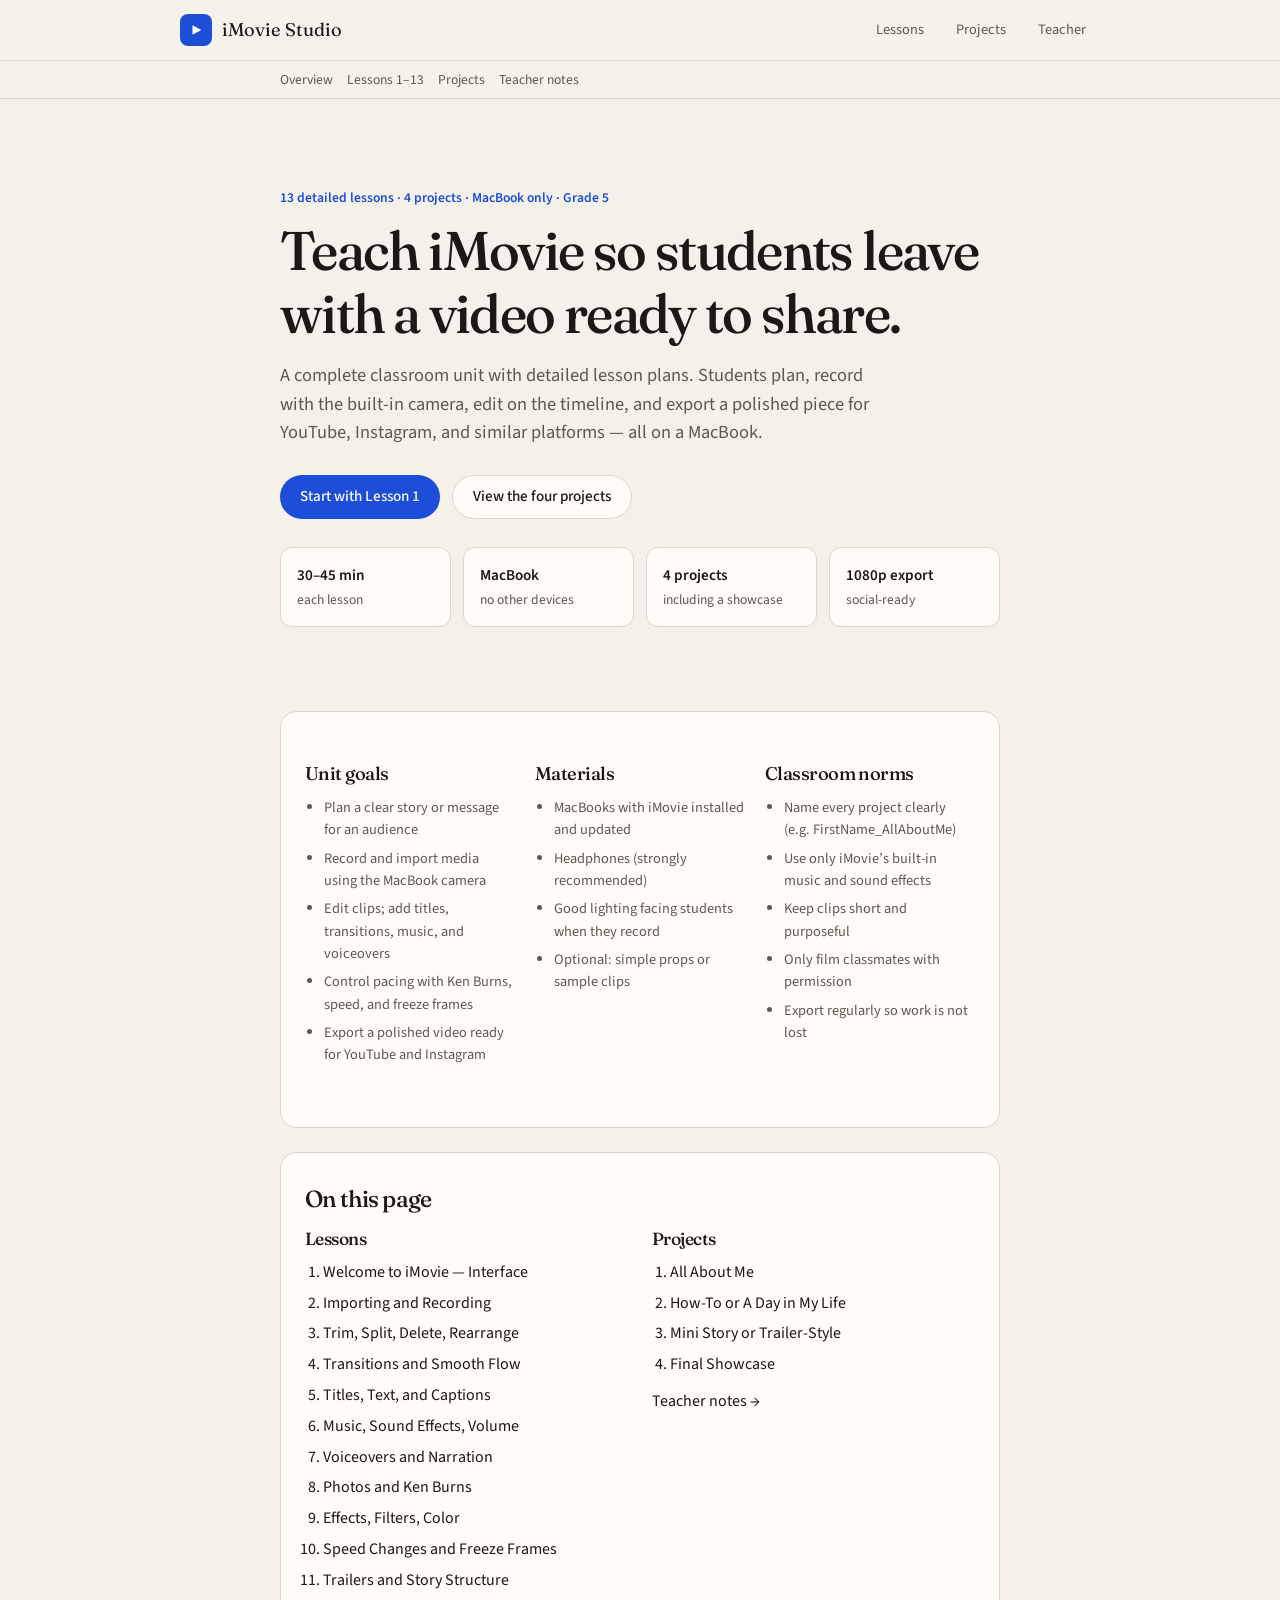
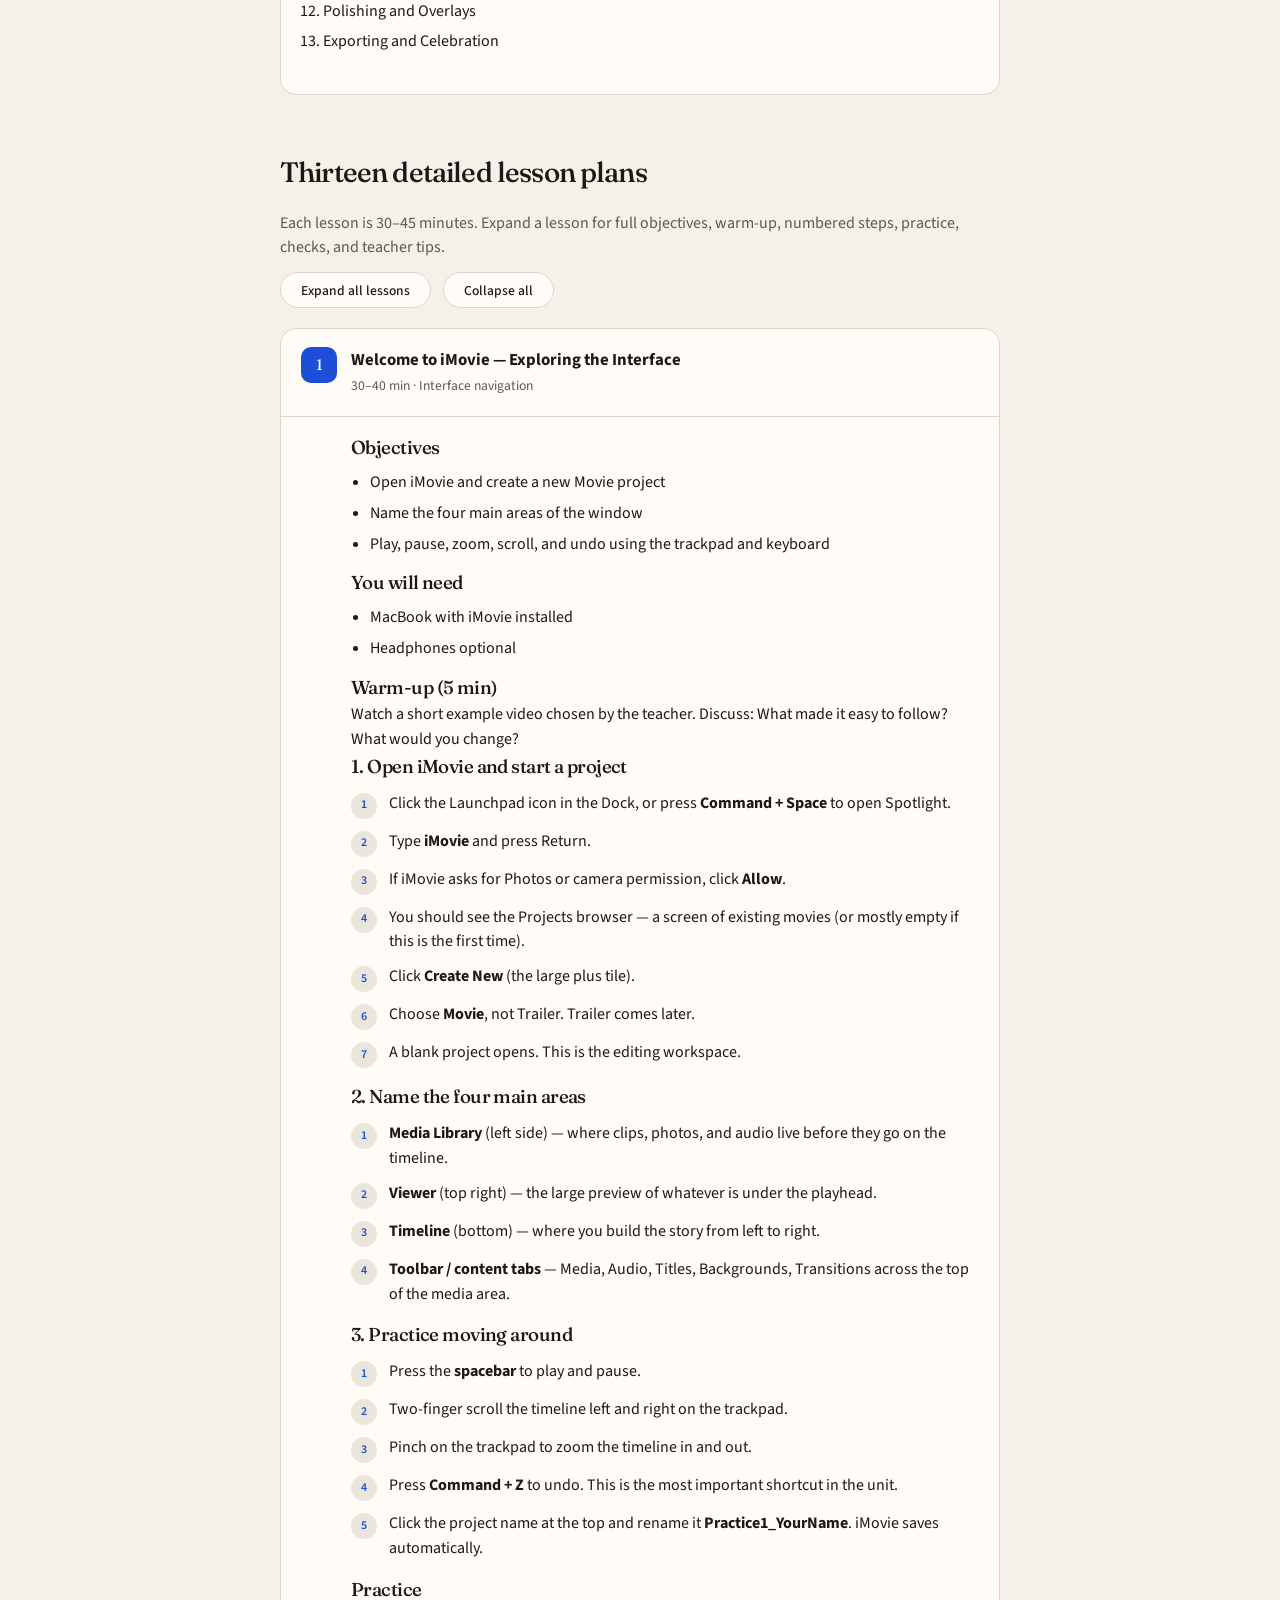
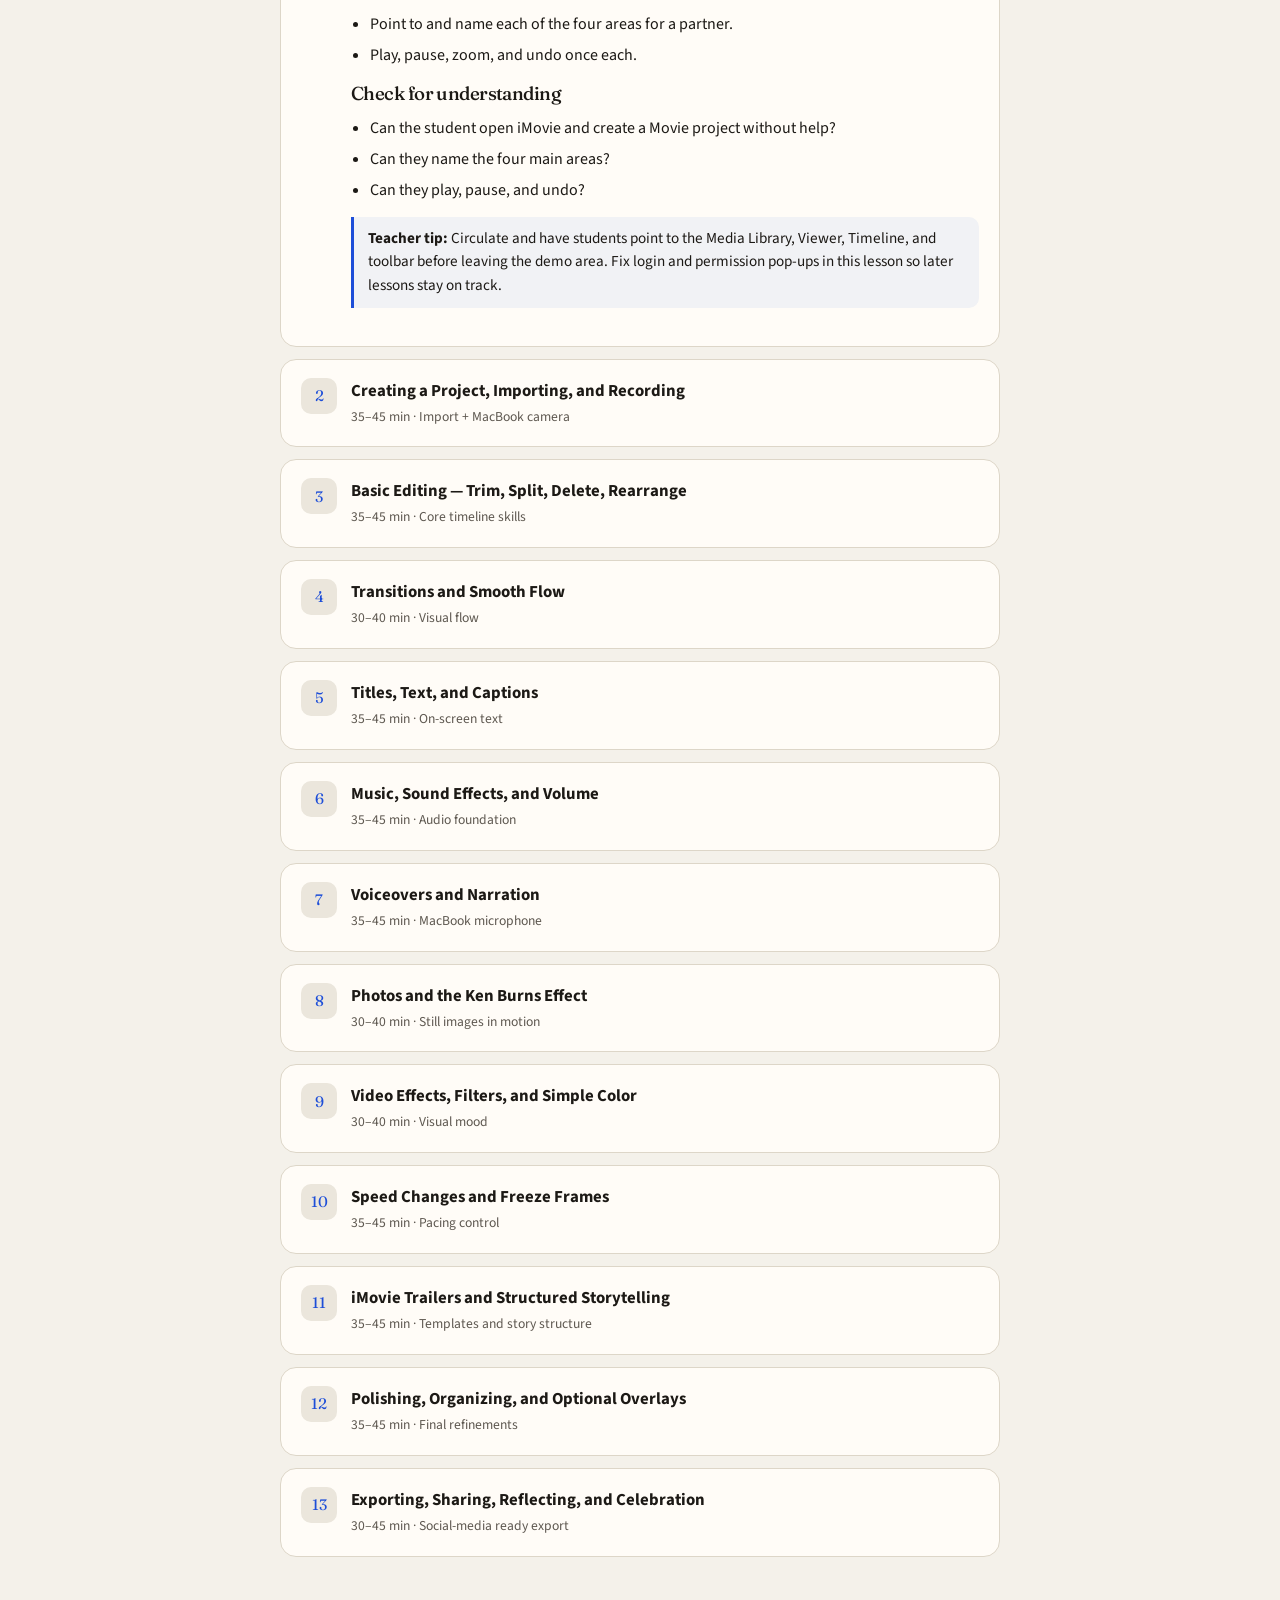
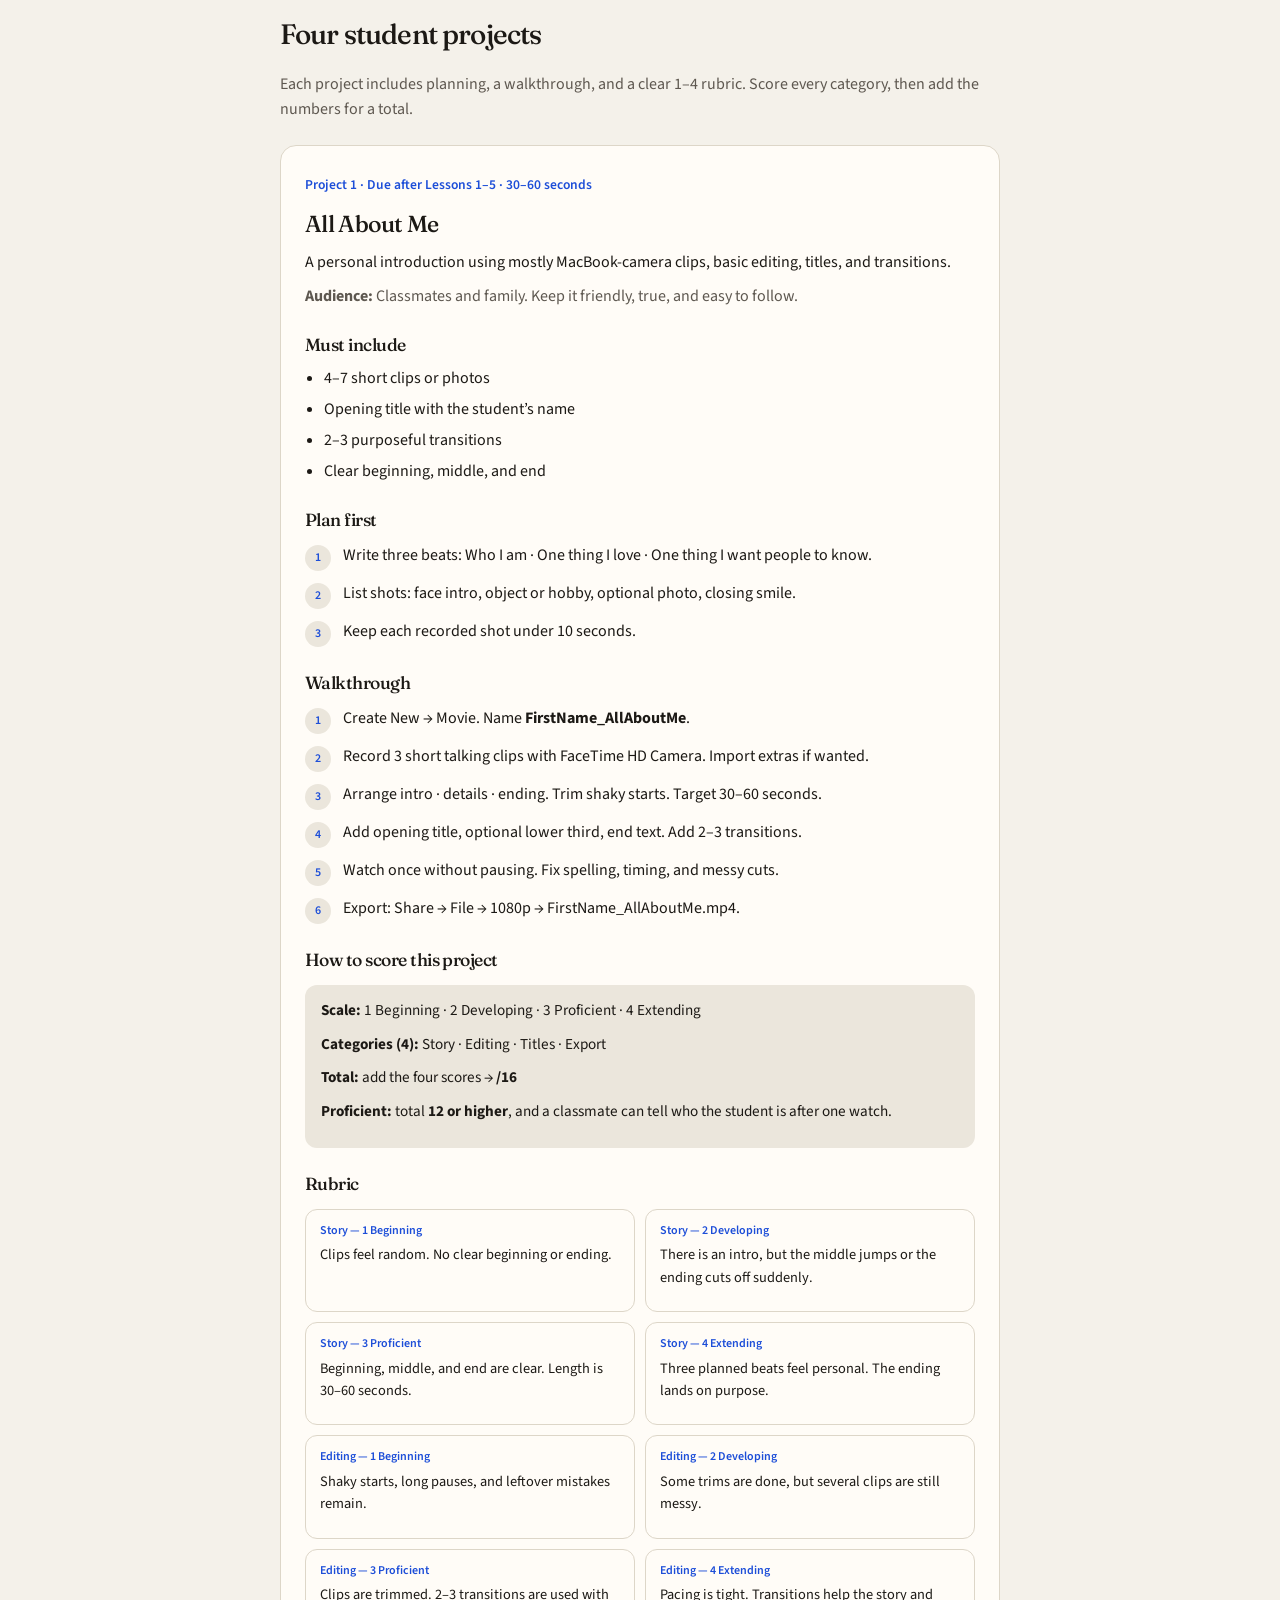
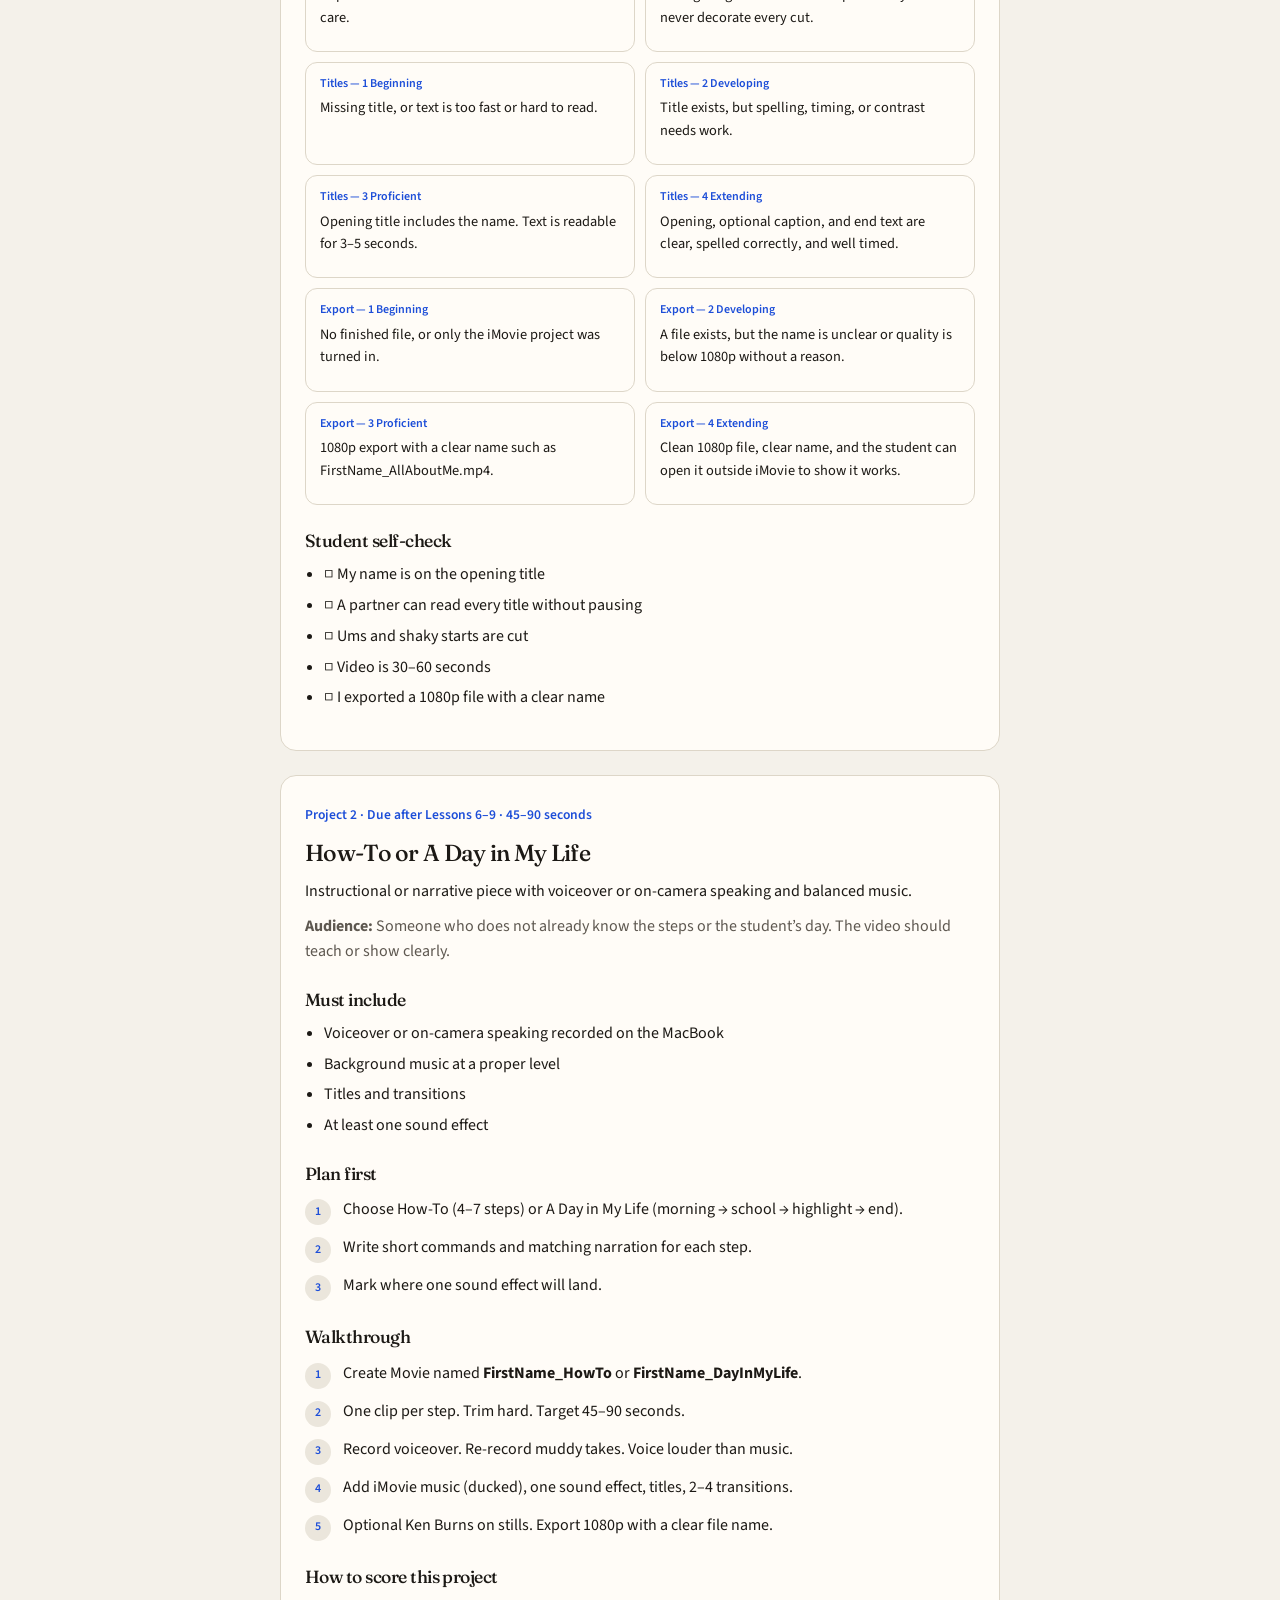
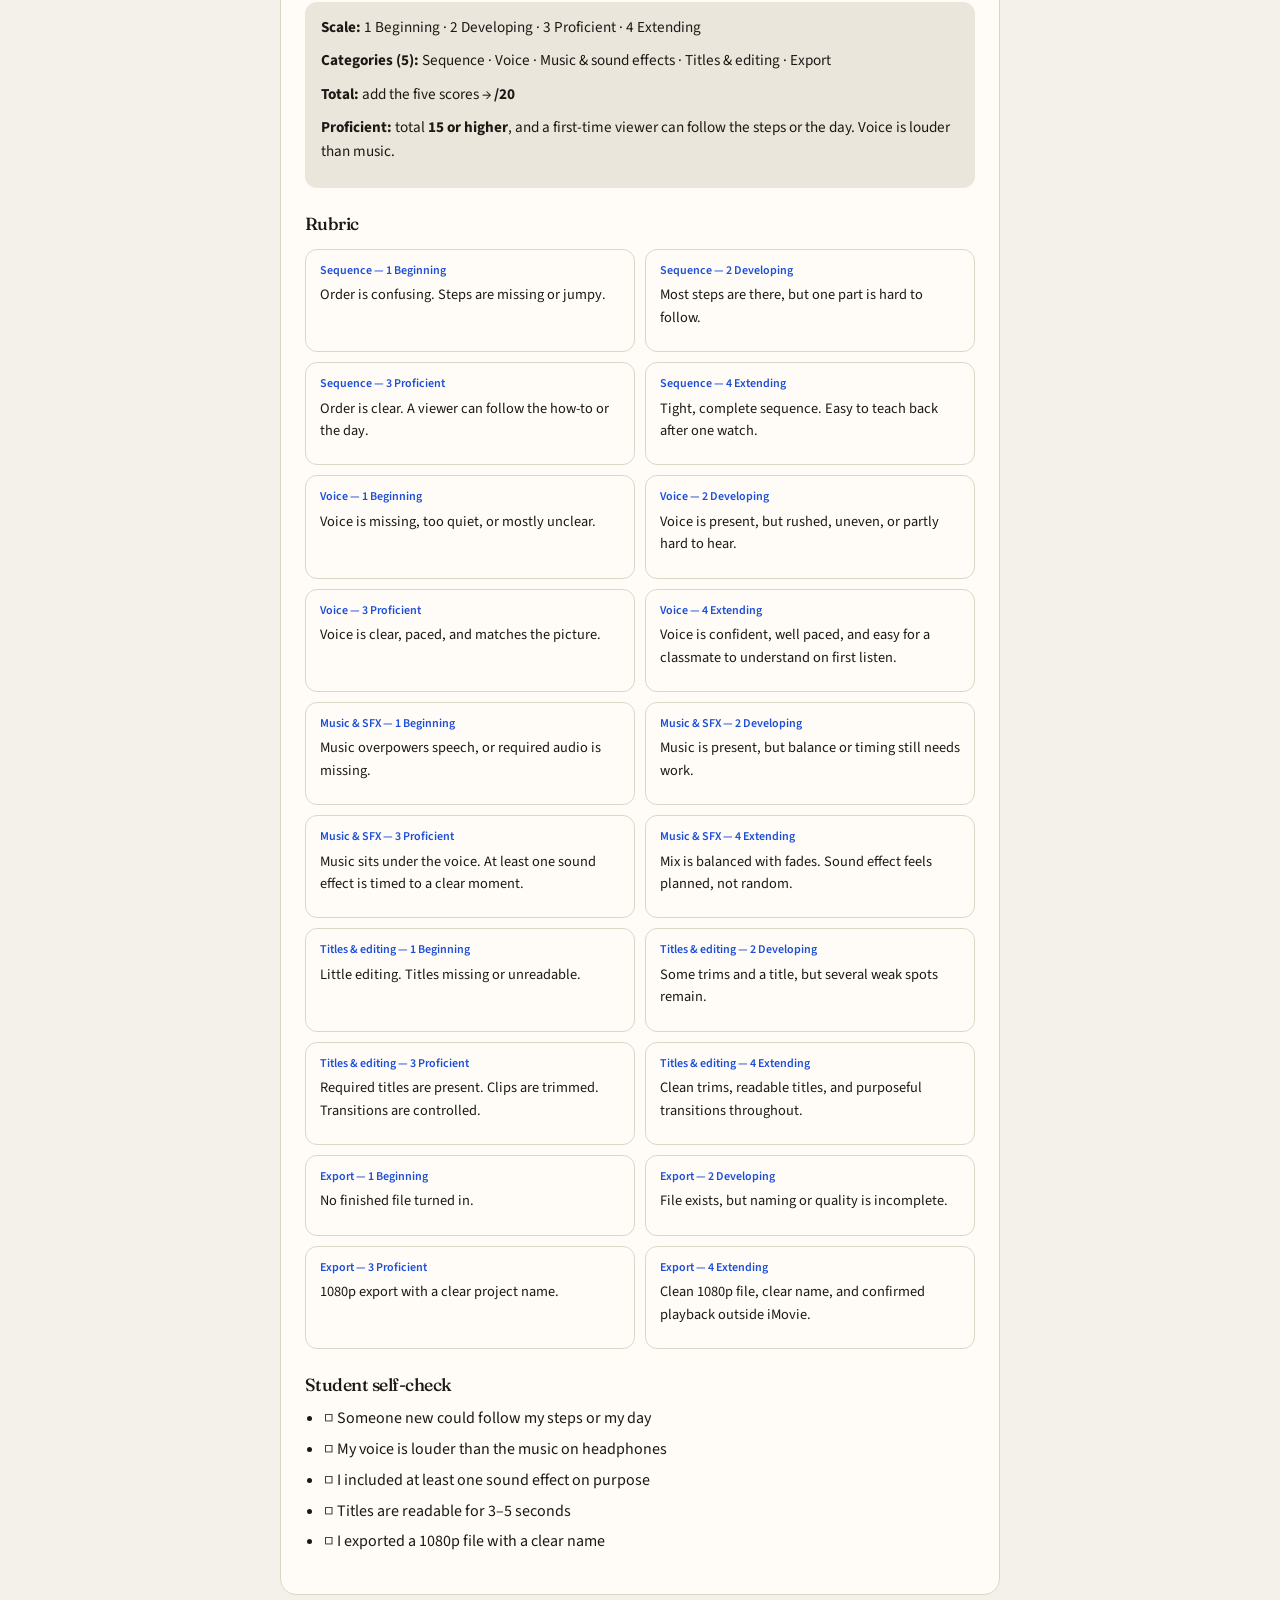
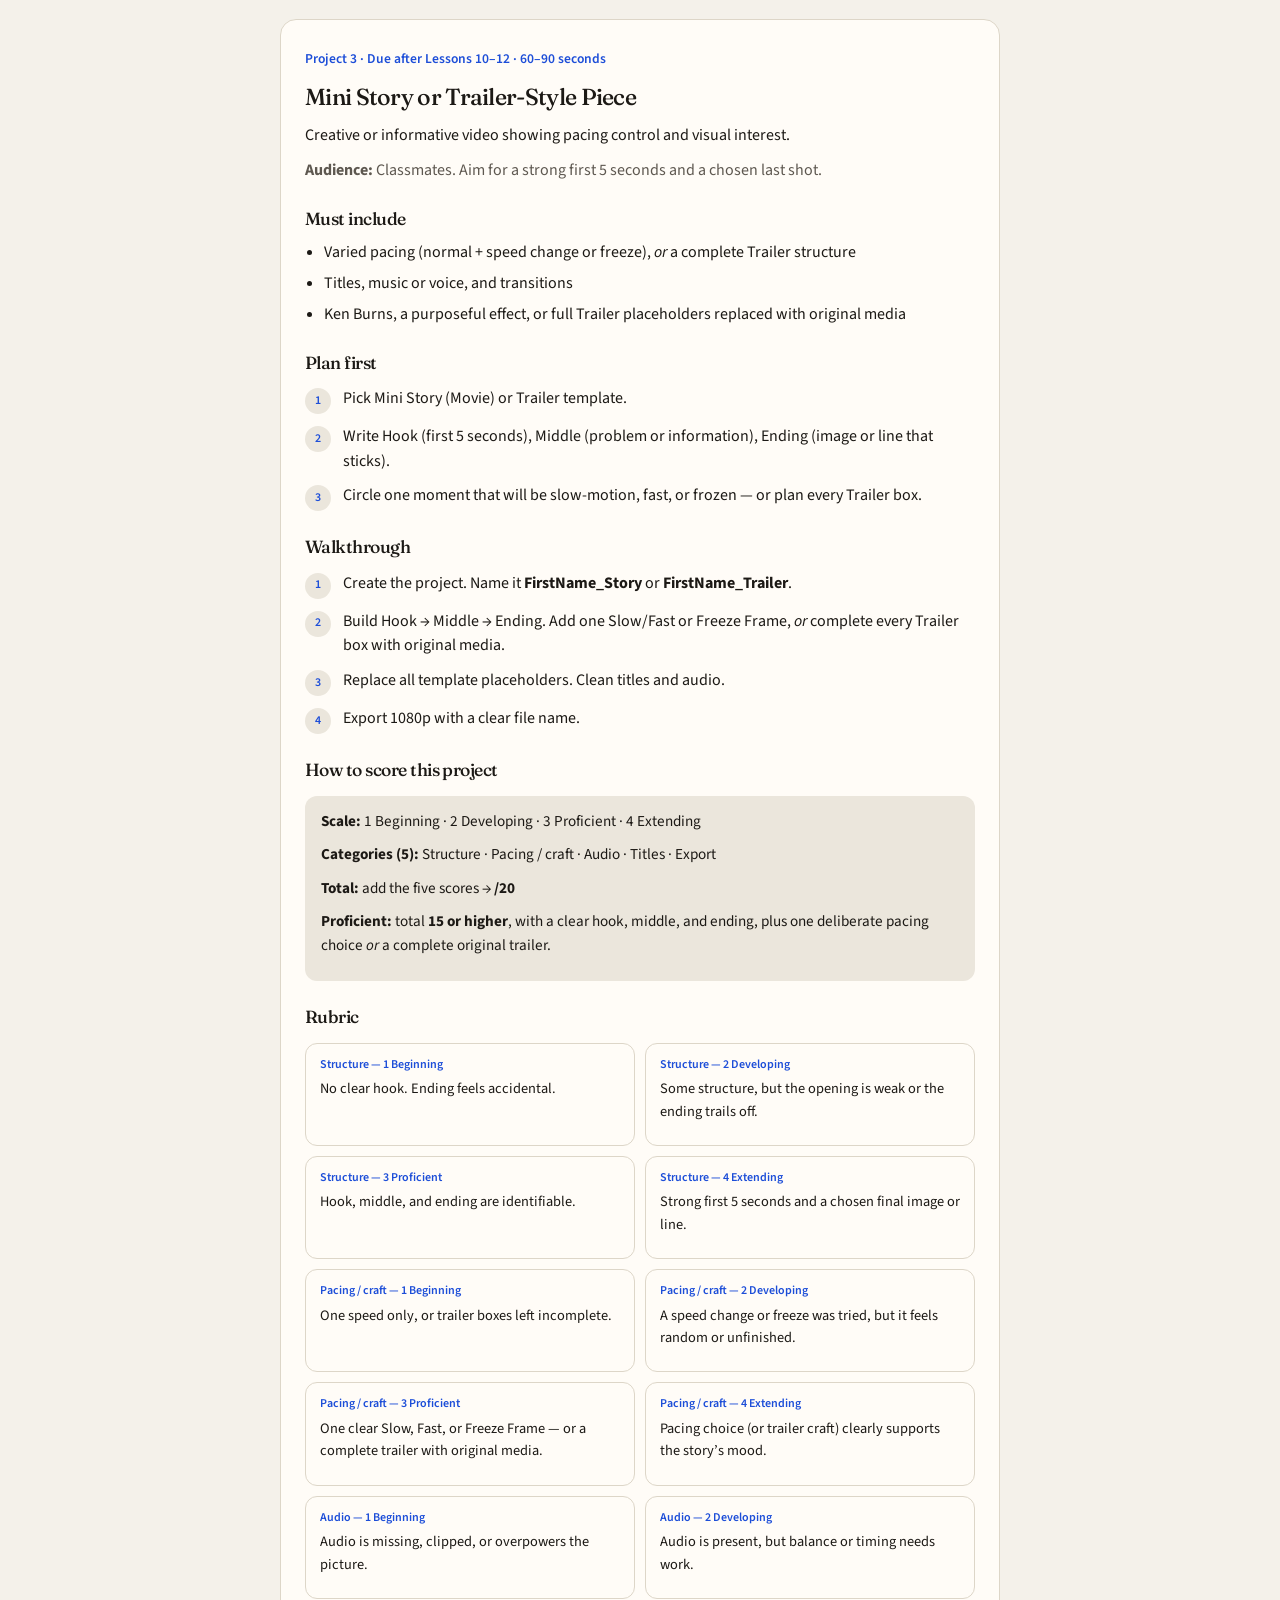
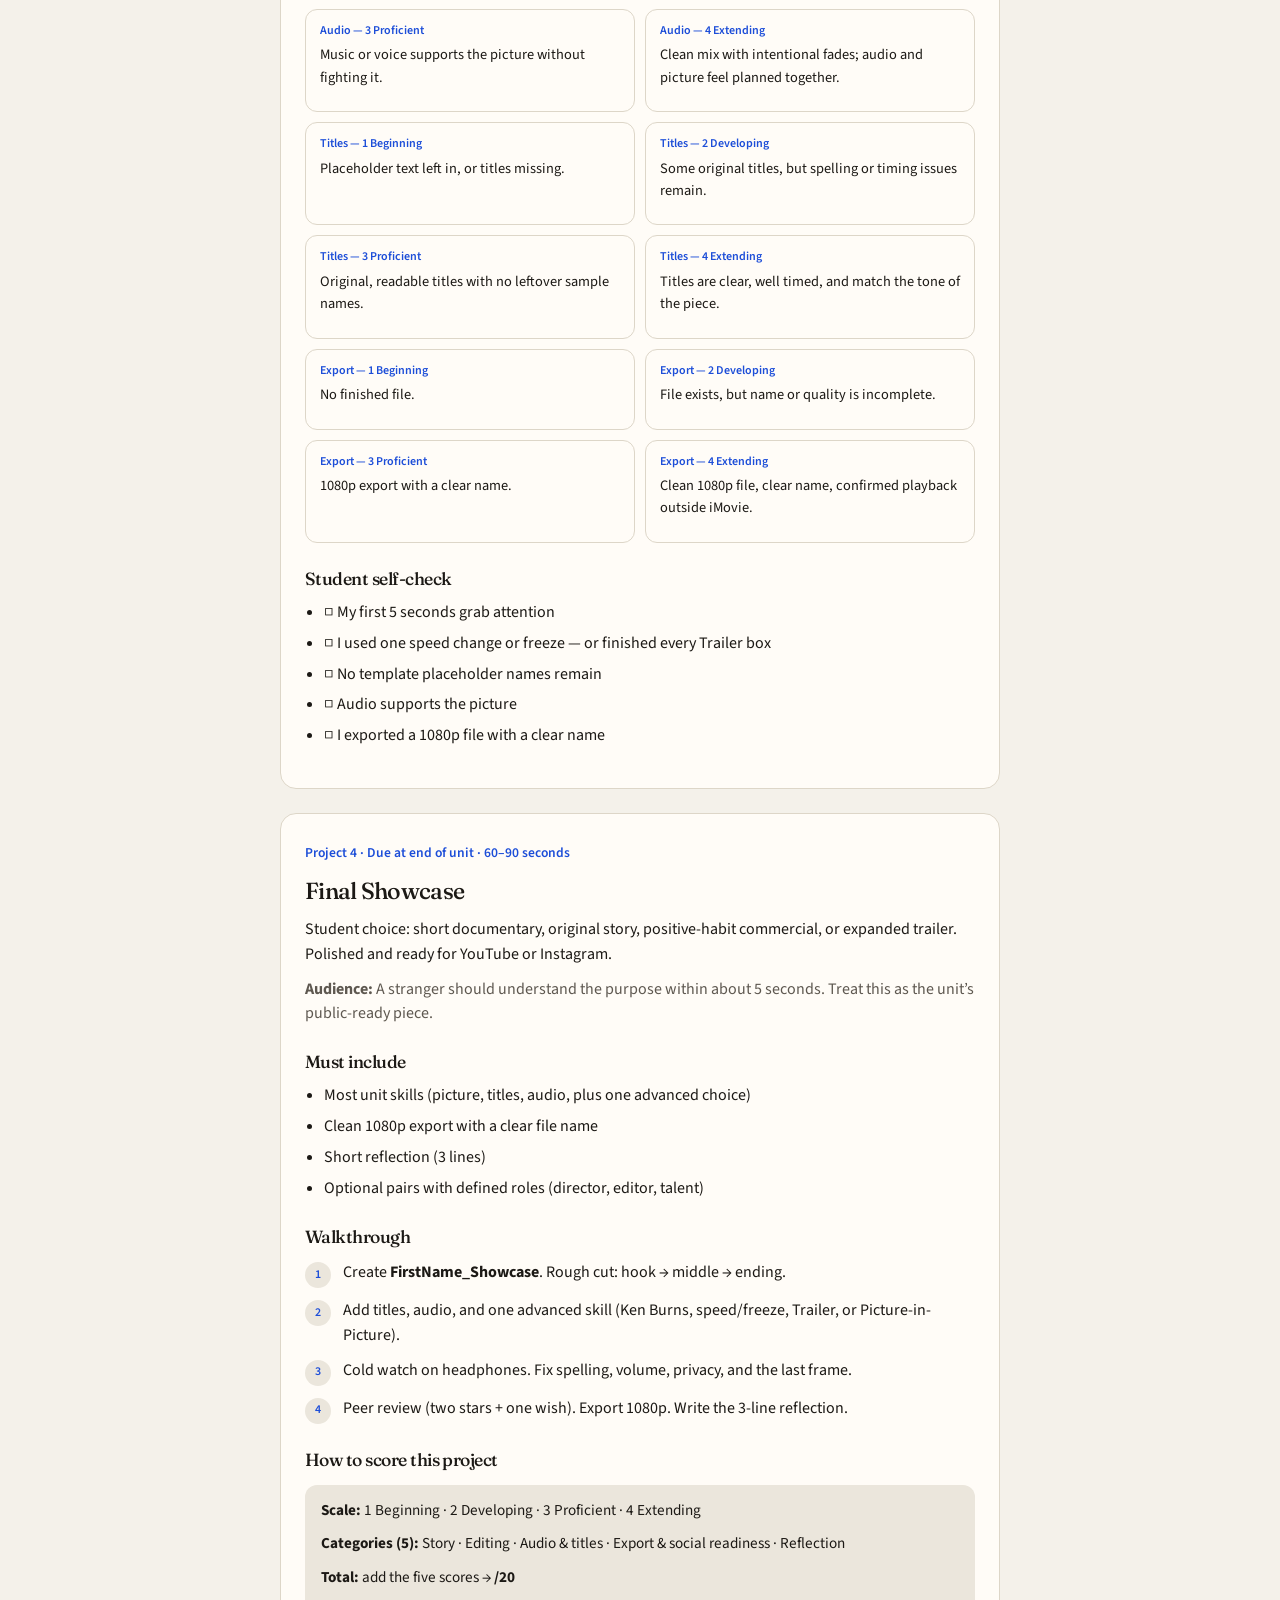
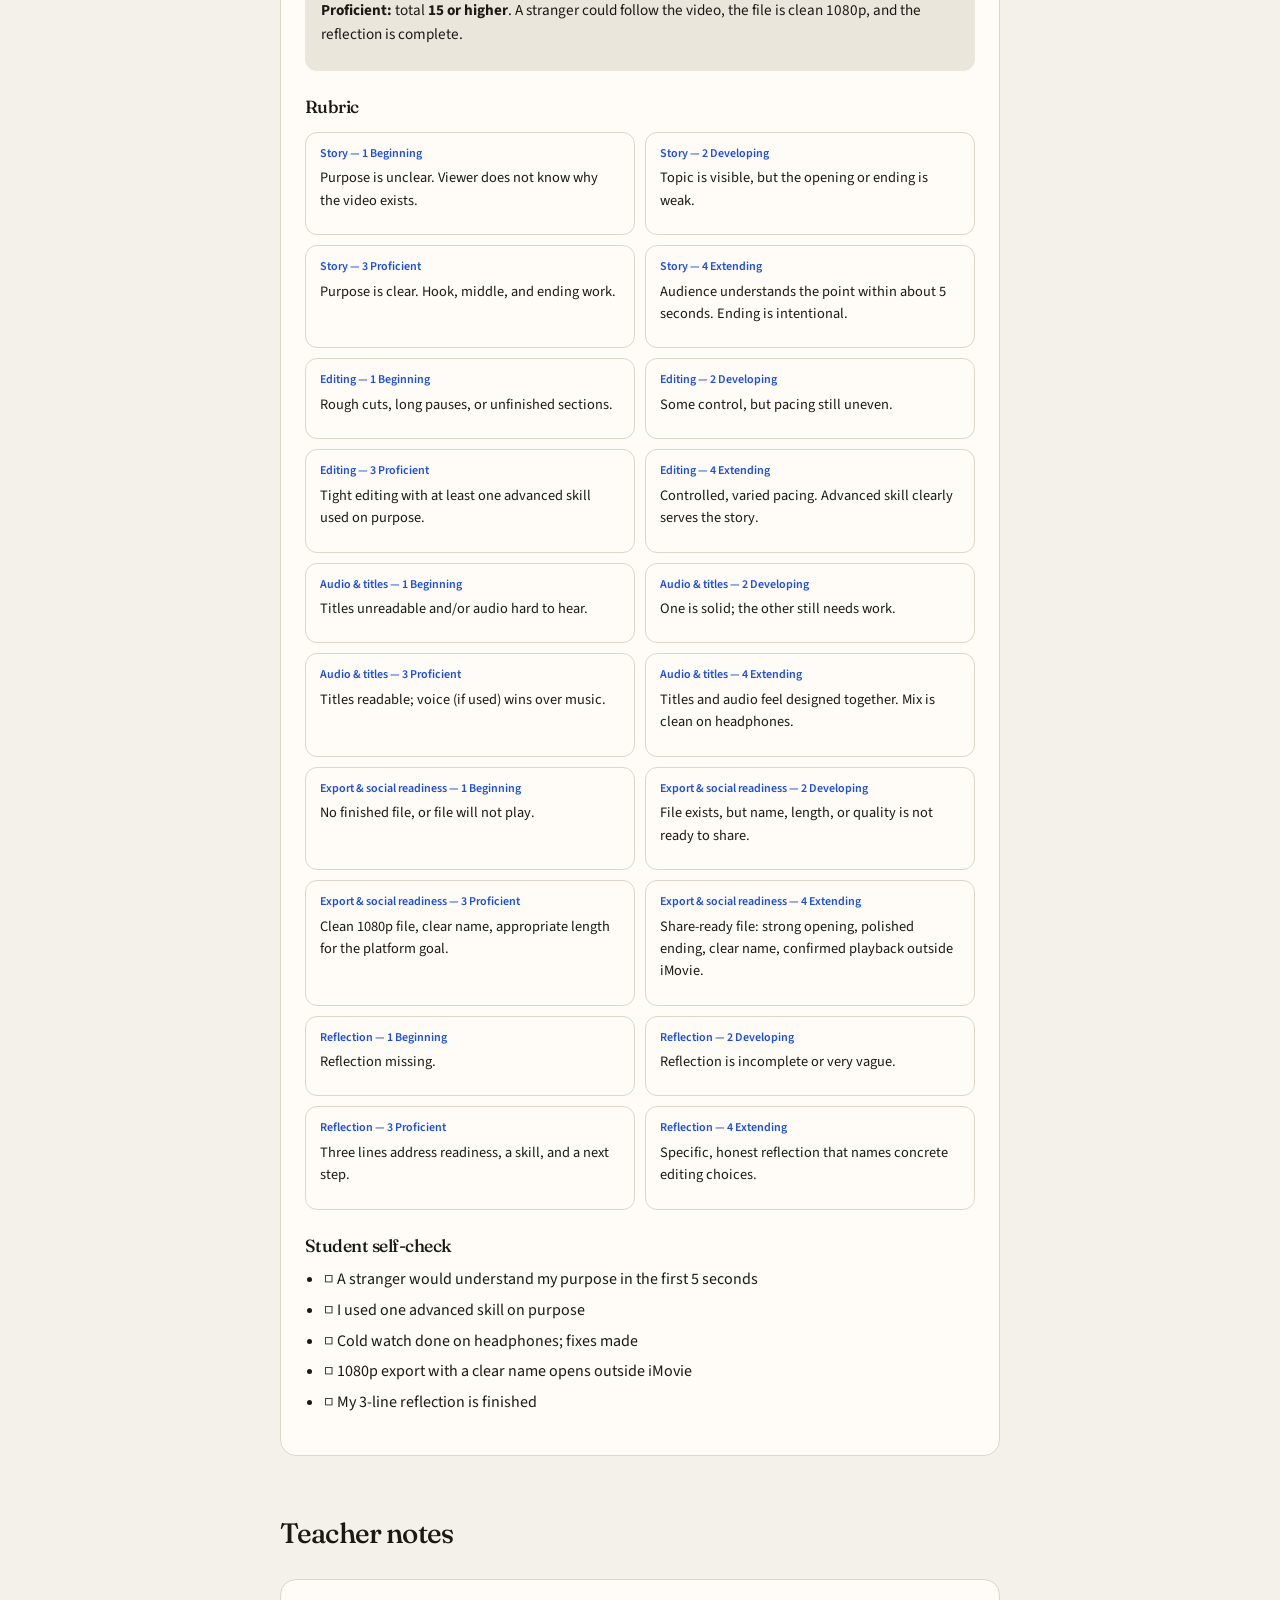
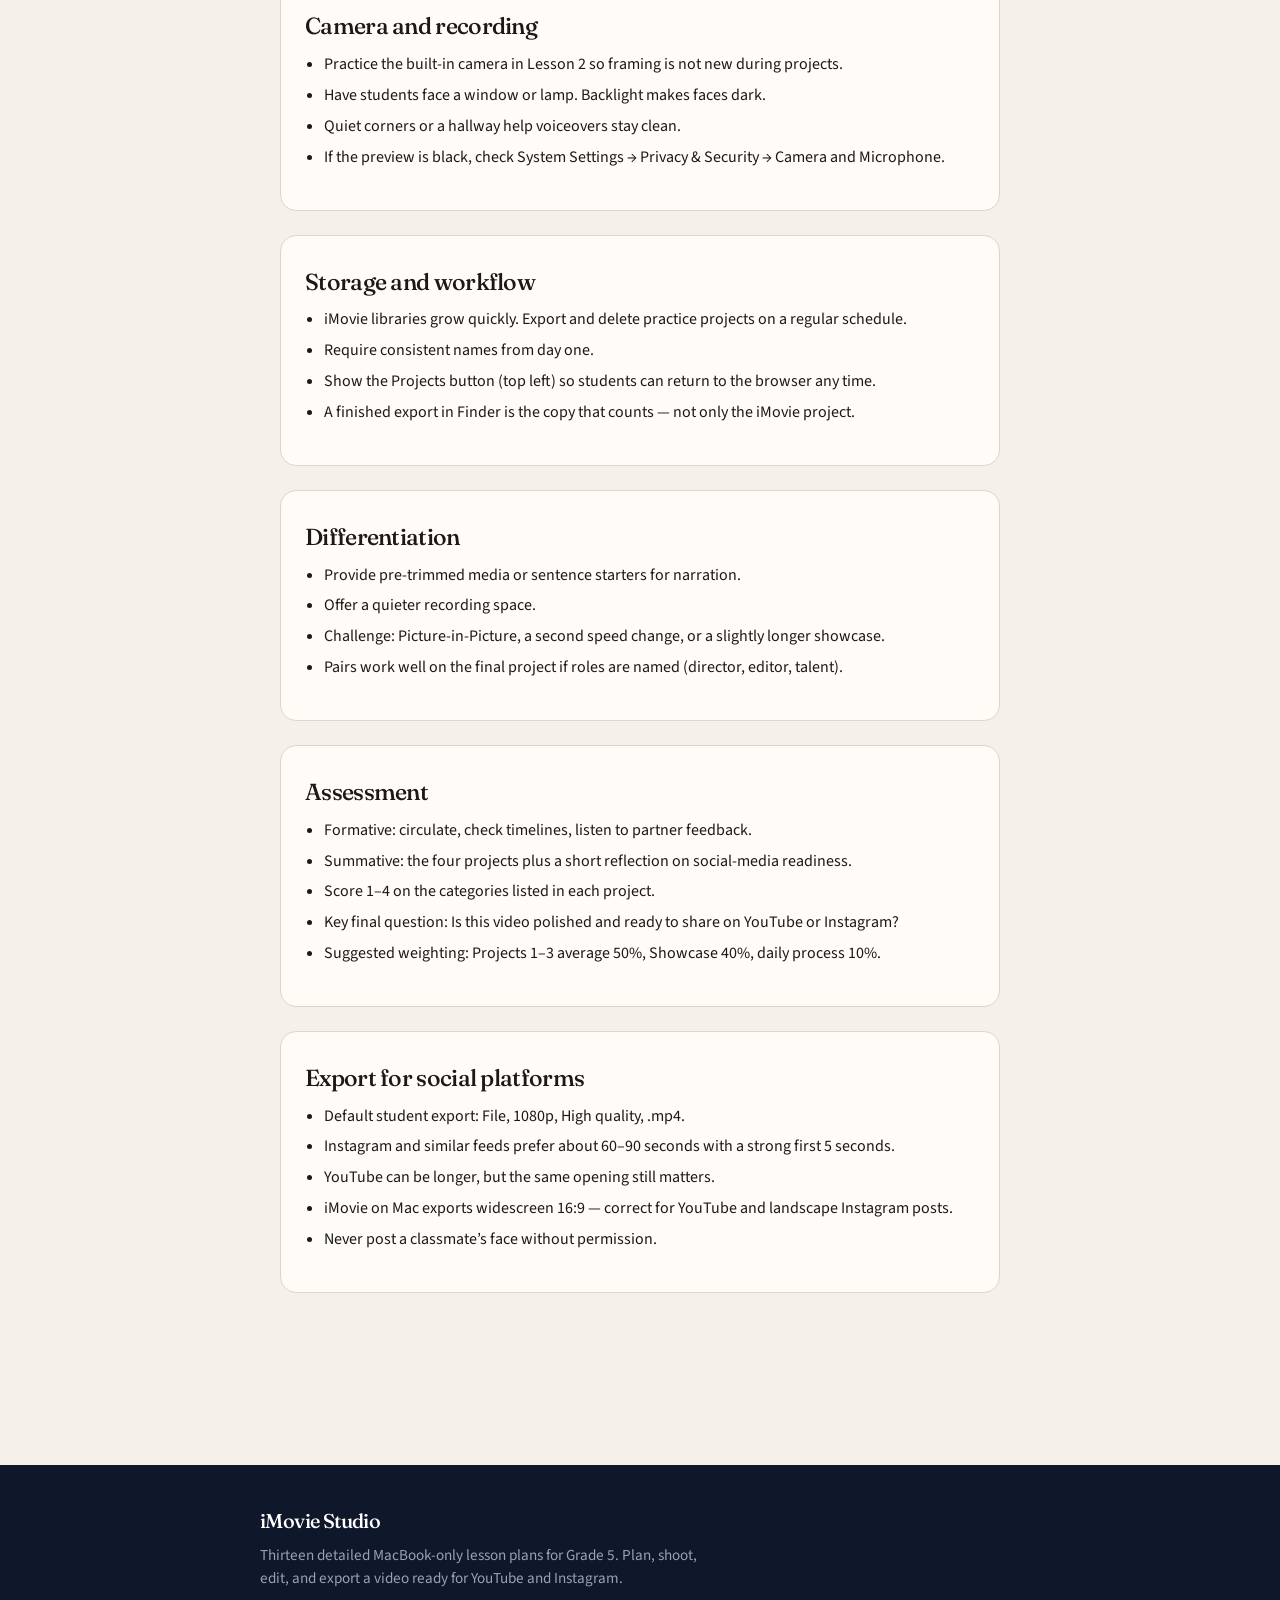
==== index.html @ 52705513 "Add files via upload" ====
<!DOCTYPE html><html lang="en"><head><meta charset="UTF-8"/><meta name="viewport" content="width=device-width, initial-scale=1.0"/><title>iMovie Studio — Grade 5 MacBook Unit</title><meta name="description" content="Detailed 13-lesson iMovie curriculum for Grade 5. MacBook only. Plan, record, edit, and export for YouTube and Instagram."/><link rel="preconnect" href="https://fonts.googleapis.com"/><link rel="preconnect" href="https://fonts.gstatic.com" crossorigin/><link href="https://fonts.googleapis.com/css2?family=Fraunces:opsz,wght@9..144,500;9..144,600&family=Source+Sans+3:wght@400;500;600&display=swap" rel="stylesheet"/><style>
:root{--bg:#f4f1ea;--surface:#fffcf7;--fg:#1c1915;--muted:#5e5850;--primary:#1d4ed8;--primary-fg:#f8fafc;--border:#ddd6c8;--wash:#ebe6dc;--ink:#0f172a;--radius:16px}
*{margin:0;padding:0;box-sizing:border-box}
html{scroll-behavior:smooth}
body{font-family:"Source Sans 3",system-ui,sans-serif;background:var(--bg);color:var(--fg);line-height:1.55;-webkit-font-smoothing:antialiased}
h1,h2,h3{font-family:Fraunces,Palatino,serif;font-weight:500;letter-spacing:-.03em;text-wrap:balance}
a{color:var(--primary);text-decoration:none}a:hover{text-decoration:underline}
.site-header{position:sticky;top:0;z-index:50;background:color-mix(in srgb,var(--bg) 90%,white);backdrop-filter:blur(12px);border-bottom:1px solid var(--border)}
.site-header .inner{max-width:960px;margin:0 auto;padding:0 20px;height:60px;display:flex;align-items:center;justify-content:space-between;gap:16px}
.logo{display:flex;align-items:center;gap:10px;color:var(--fg);text-decoration:none;font-family:Fraunces,serif;font-size:1.15rem}
.logo-mark{width:32px;height:32px;border-radius:8px;background:var(--primary);display:flex;align-items:center;justify-content:center}
.logo-mark svg{width:14px;height:14px;fill:#fff}
.nav{display:flex;gap:4px;flex-wrap:wrap}
.nav a{padding:8px 14px;border-radius:999px;font-size:.9rem;color:var(--muted);text-decoration:none}
.nav a:hover{background:var(--wash);color:var(--fg);text-decoration:none}
.jump{position:sticky;top:60px;z-index:40;background:color-mix(in srgb,var(--bg) 92%,white);backdrop-filter:blur(8px);border-bottom:1px solid var(--border);padding:8px 0}
.jump .inner{max-width:760px;margin:0 auto;padding:0 20px;display:flex;flex-wrap:wrap;gap:6px 14px;font-size:.85rem}
.jump a{color:var(--muted);text-decoration:none}.jump a:hover{color:var(--primary)}
.wrap{max-width:760px;margin:0 auto;padding:40px 20px 100px}
.hero{padding:48px 0 32px}
.kicker{color:var(--primary);font-weight:600;font-size:.85rem;margin-bottom:12px}
.hero h1{font-size:clamp(2.2rem,5vw,3.4rem);line-height:1.15;margin-bottom:16px}
.hero .lead{font-size:1.15rem;color:var(--muted);max-width:38rem;margin-bottom:28px}
.btn-row{display:flex;flex-wrap:wrap;gap:12px}
.btn{display:inline-flex;align-items:center;gap:8px;height:44px;padding:0 20px;border-radius:999px;font-size:.95rem;font-weight:500;border:none;cursor:pointer;text-decoration:none;background:transparent;font-family:inherit}
.btn:hover{opacity:.9;text-decoration:none}
.btn-primary{background:var(--primary);color:var(--primary-fg)}
.btn-outline{background:var(--surface);color:var(--fg);border:1px solid var(--border)}
.card{background:var(--surface);border:1px solid var(--border);border-radius:var(--radius);padding:28px 24px;margin:24px 0}
.section-title{font-size:1.75rem;margin:48px 0 16px;padding-top:8px}
.card h2{font-size:1.45rem;margin-bottom:8px}
.card h3{font-size:1.1rem;margin:22px 0 8px}
.card p{margin-bottom:10px}
.muted{color:var(--muted)}
ul,ol{margin:8px 0 12px 1.2rem}li{margin-bottom:6px}
.steps{list-style:none;margin:10px 0 14px;padding:0}
.steps li{display:flex;gap:12px;margin-bottom:10px;align-items:flex-start}
.steps .n{flex:0 0 26px;height:26px;border-radius:99px;background:var(--wash);color:var(--primary);font-size:.75rem;font-weight:600;display:flex;align-items:center;justify-content:center;margin-top:2px}
.callout{background:var(--wash);border-radius:12px;padding:14px 16px;margin:12px 0;font-size:.95rem}
.tip{border-left:3px solid var(--primary);padding:10px 14px;margin:14px 0;background:color-mix(in srgb,var(--primary) 6%,var(--surface));border-radius:0 10px 10px 0;font-size:.95rem}
.stats{display:grid;grid-template-columns:repeat(2,1fr);gap:12px;margin:28px 0}
@media(min-width:560px){.stats{grid-template-columns:repeat(4,1fr)}}
.stat{background:var(--surface);border:1px solid var(--border);border-radius:12px;padding:16px}
.stat dt{font-weight:600;font-size:.95rem}.stat dd{font-size:.85rem;color:var(--muted);margin-top:2px}
.toc{display:grid;gap:24px}@media(min-width:640px){.toc{grid-template-columns:1fr 1fr}}
.toc h3{margin-top:0}.toc ol{margin-left:1.1rem}.toc a{color:var(--fg)}.toc a:hover{color:var(--primary)}
.rubric{display:grid;gap:10px;margin:12px 0 16px}@media(min-width:560px){.rubric{grid-template-columns:1fr 1fr}}
.level{border:1px solid var(--border);border-radius:12px;padding:12px 14px;background:var(--surface);font-size:.9rem}
.level .lbl{color:var(--primary);font-weight:600;font-size:.75rem;margin-bottom:4px}
.three{display:grid;gap:20px;margin:20px 0}@media(min-width:700px){.three{grid-template-columns:1fr 1fr 1fr}}
.three h3{margin-top:0;font-size:1.15rem}.three ul{font-size:.9rem;color:var(--muted)}
details.lesson{background:var(--surface);border:1px solid var(--border);border-radius:var(--radius);margin:12px 0;overflow:hidden}
details.lesson summary{list-style:none;cursor:pointer;padding:18px 20px;display:flex;gap:14px;align-items:flex-start;user-select:none}
details.lesson summary::-webkit-details-marker{display:none}
details.lesson summary:hover{background:var(--wash)}
.lesson-num{flex:0 0 36px;height:36px;border-radius:10px;background:var(--wash);color:var(--primary);font-family:Fraunces,serif;font-size:.95rem;display:flex;align-items:center;justify-content:center}
details[open] .lesson-num{background:var(--primary);color:#fff}
.lesson-head{flex:1;min-width:0}.lesson-head strong{display:block;font-size:1.05rem}.lesson-head span{font-size:.85rem;color:var(--muted)}
.lesson-body{padding:0 20px 24px 70px;border-top:1px solid var(--border);padding-top:16px}
@media(max-width:560px){.lesson-body{padding-left:20px}}
footer{background:var(--ink);color:#e2e8f0;padding:40px 20px;margin-top:48px}
footer .inner{max-width:760px;margin:0 auto}
footer h2{color:#fff;font-size:1.25rem;margin-bottom:8px}
footer p{color:#94a3b8;font-size:.95rem;max-width:28rem}
@media print{.site-header,.jump,.btn-row{display:none!important}body{background:#fff}}
</style></head><body><header class="site-header"><div class="inner"><a class="logo" href="#top"><span class="logo-mark" aria-hidden="true"><svg viewBox="0 0 16 16"><path d="M4 2.5v11L14 8 4 2.5z"/></svg></span>iMovie Studio</a><nav class="nav" aria-label="Primary"><a href="#lessons">Lessons</a><a href="#projects">Projects</a><a href="#teacher">Teacher</a></nav></div></header><nav class="jump" aria-label="Page sections"><div class="inner"><a href="#top">Overview</a><a href="#lessons">Lessons 1–13</a><a href="#projects">Projects</a><a href="#teacher">Teacher notes</a></div></nav><main class="wrap" id="top"><section class="hero"><p class="kicker">13 detailed lessons · 4 projects · MacBook only · Grade 5</p><h1>Teach iMovie so students leave with a video ready to share.</h1><p class="lead">A complete classroom unit with detailed lesson plans. Students plan, record with the built-in camera, edit on the timeline, and export a polished piece for YouTube, Instagram, and similar platforms — all on a MacBook.</p><div class="btn-row"><a class="btn btn-primary" href="#lessons">Start with Lesson 1</a><a class="btn btn-outline" href="#projects">View the four projects</a></div><dl class="stats"><div class="stat"><dt>30–45 min</dt><dd>each lesson</dd></div><div class="stat"><dt>MacBook</dt><dd>no other devices</dd></div><div class="stat"><dt>4 projects</dt><dd>including a showcase</dd></div><div class="stat"><dt>1080p export</dt><dd>social-ready</dd></div></dl></section><section class="card"><div class="three"><div><h3>Unit goals</h3><ul><li>Plan a clear story or message for an audience</li><li>Record and import media using the MacBook camera</li><li>Edit clips; add titles, transitions, music, and voiceovers</li><li>Control pacing with Ken Burns, speed, and freeze frames</li><li>Export a polished video ready for YouTube and Instagram</li></ul></div><div><h3>Materials</h3><ul><li>MacBooks with iMovie installed and updated</li><li>Headphones (strongly recommended)</li><li>Good lighting facing students when they record</li><li>Optional: simple props or sample clips</li></ul></div><div><h3>Classroom norms</h3><ul><li>Name every project clearly (e.g. FirstName_AllAboutMe)</li><li>Use only iMovie’s built-in music and sound effects</li><li>Keep clips short and purposeful</li><li>Only film classmates with permission</li><li>Export regularly so work is not lost</li></ul></div></div></section><section class="card"><h2>On this page</h2><div class="toc"><div><h3>Lessons</h3><ol><li><a href="#l1">Welcome to iMovie — Interface</a></li><li><a href="#l2">Importing and Recording</a></li><li><a href="#l3">Trim, Split, Delete, Rearrange</a></li><li><a href="#l4">Transitions and Smooth Flow</a></li><li><a href="#l5">Titles, Text, and Captions</a></li><li><a href="#l6">Music, Sound Effects, Volume</a></li><li><a href="#l7">Voiceovers and Narration</a></li><li><a href="#l8">Photos and Ken Burns</a></li><li><a href="#l9">Effects, Filters, Color</a></li><li><a href="#l10">Speed Changes and Freeze Frames</a></li><li><a href="#l11">Trailers and Story Structure</a></li><li><a href="#l12">Polishing and Overlays</a></li><li><a href="#l13">Exporting and Celebration</a></li></ol></div><div><h3>Projects</h3><ol><li><a href="#p1">All About Me</a></li><li><a href="#p2">How-To or A Day in My Life</a></li><li><a href="#p3">Mini Story or Trailer-Style</a></li><li><a href="#p4">Final Showcase</a></li></ol><p style="margin-top:12px"><a href="#teacher">Teacher notes →</a></p></div></div></section><h2 class="section-title" id="lessons">Thirteen detailed lesson plans</h2>
<p class="muted" style="margin-bottom:12px">Each lesson is 30–45 minutes. Expand a lesson for full objectives, warm-up, numbered steps, practice, checks, and teacher tips.</p>
<div class="btn-row" style="margin-bottom:20px">
<button type="button" class="btn btn-outline" id="expandAll" style="height:36px;font-size:.85rem">Expand all lessons</button>
<button type="button" class="btn btn-outline" id="collapseAll" style="height:36px;font-size:.85rem">Collapse all</button>
</div>

<details class="lesson" id="l1" open>
<summary><span class="lesson-num">1</span><span class="lesson-head"><strong>Welcome to iMovie — Exploring the Interface</strong><span>30–40 min · Interface navigation</span></span></summary>
<div class="lesson-body">
<h3>Objectives</h3>
<ul>
<li>Open iMovie and create a new Movie project</li>
<li>Name the four main areas of the window</li>
<li>Play, pause, zoom, scroll, and undo using the trackpad and keyboard</li>
</ul>
<h3>You will need</h3>
<ul><li>MacBook with iMovie installed</li><li>Headphones optional</li></ul>
<h3>Warm-up (5 min)</h3>
<p>Watch a short example video chosen by the teacher. Discuss: What made it easy to follow? What would you change?</p>
<h3>1. Open iMovie and start a project</h3>
<ol class="steps">
<li><span class="n">1</span><span>Click the Launchpad icon in the Dock, or press <strong>Command + Space</strong> to open Spotlight.</span></li>
<li><span class="n">2</span><span>Type <strong>iMovie</strong> and press Return.</span></li>
<li><span class="n">3</span><span>If iMovie asks for Photos or camera permission, click <strong>Allow</strong>.</span></li>
<li><span class="n">4</span><span>You should see the Projects browser — a screen of existing movies (or mostly empty if this is the first time).</span></li>
<li><span class="n">5</span><span>Click <strong>Create New</strong> (the large plus tile).</span></li>
<li><span class="n">6</span><span>Choose <strong>Movie</strong>, not Trailer. Trailer comes later.</span></li>
<li><span class="n">7</span><span>A blank project opens. This is the editing workspace.</span></li>
</ol>
<h3>2. Name the four main areas</h3>
<ol class="steps">
<li><span class="n">1</span><span><strong>Media Library</strong> (left side) — where clips, photos, and audio live before they go on the timeline.</span></li>
<li><span class="n">2</span><span><strong>Viewer</strong> (top right) — the large preview of whatever is under the playhead.</span></li>
<li><span class="n">3</span><span><strong>Timeline</strong> (bottom) — where you build the story from left to right.</span></li>
<li><span class="n">4</span><span><strong>Toolbar / content tabs</strong> — Media, Audio, Titles, Backgrounds, Transitions across the top of the media area.</span></li>
</ol>
<h3>3. Practice moving around</h3>
<ol class="steps">
<li><span class="n">1</span><span>Press the <strong>spacebar</strong> to play and pause.</span></li>
<li><span class="n">2</span><span>Two-finger scroll the timeline left and right on the trackpad.</span></li>
<li><span class="n">3</span><span>Pinch on the trackpad to zoom the timeline in and out.</span></li>
<li><span class="n">4</span><span>Press <strong>Command + Z</strong> to undo. This is the most important shortcut in the unit.</span></li>
<li><span class="n">5</span><span>Click the project name at the top and rename it <strong>Practice1_YourName</strong>. iMovie saves automatically.</span></li>
</ol>
<h3>Practice</h3>
<ul>
<li>Point to and name each of the four areas for a partner.</li>
<li>Play, pause, zoom, and undo once each.</li>
</ul>
<h3>Check for understanding</h3>
<ul>
<li>Can the student open iMovie and create a Movie project without help?</li>
<li>Can they name the four main areas?</li>
<li>Can they play, pause, and undo?</li>
</ul>
<div class="tip"><strong>Teacher tip:</strong> Circulate and have students point to the Media Library, Viewer, Timeline, and toolbar before leaving the demo area. Fix login and permission pop-ups in this lesson so later lessons stay on track.</div>
</div>
</details>

<details class="lesson" id="l2">
<summary><span class="lesson-num">2</span><span class="lesson-head"><strong>Creating a Project, Importing, and Recording</strong><span>35–45 min · Import + MacBook camera</span></span></summary>
<div class="lesson-body">
<h3>Objectives</h3>
<ul>
<li>Import photos or videos from Photos or Finder</li>
<li>Record a short clip with the built-in FaceTime HD camera</li>
<li>Drag clips onto the timeline in a clear order</li>
</ul>
<h3>You will need</h3>
<ul><li>MacBook with camera and microphone access allowed</li><li>Good light on the student’s face</li></ul>
<h3>Warm-up (3–5 min)</h3>
<p>Show one well-framed face shot and one poorly lit shot. Ask: Which is easier to watch, and why?</p>
<h3>1. Create or open the project</h3>
<ol class="steps">
<li><span class="n">1</span><span>Open iMovie → <strong>Create New → Movie</strong> (or open your Lesson 1 project).</span></li>
<li><span class="n">2</span><span>Name it <strong>ImportPractice_YourName</strong>.</span></li>
</ol>
<h3>2. Import existing photos or videos</h3>
<ol class="steps">
<li><span class="n">1</span><span>Click the <strong>Import Media</strong> button (downward arrow) above the media browser.</span></li>
<li><span class="n">2</span><span>Browse to Photos, Desktop, or a class folder the teacher provided.</span></li>
<li><span class="n">3</span><span>Select 2–3 files → <strong>Import Selected</strong>. Clips appear in Project Media.</span></li>
</ol>
<h3>3. Record with the MacBook camera</h3>
<ol class="steps">
<li><span class="n">1</span><span>Click <strong>Import Media</strong> again. Under Cameras, click <strong>FaceTime HD Camera</strong>.</span></li>
<li><span class="n">2</span><span>Allow camera and microphone access if macOS asks.</span></li>
<li><span class="n">3</span><span>Sit about an arm’s length from the laptop. Face a window or lamp. Look at the <strong>camera lens</strong>, not the screen.</span></li>
<li><span class="n">4</span><span>Click the red <strong>Record</strong> button. Say a short sentence (for example, “Hi, my name is ___.”). Click Record again to stop.</span></li>
<li><span class="n">5</span><span>Keep takes under about 10 seconds. You will trim later.</span></li>
</ol>
<h3>4. Build a first sequence</h3>
<ol class="steps">
<li><span class="n">1</span><span>Drag clips from Project Media onto the timeline.</span></li>
<li><span class="n">2</span><span>Arrange them left to right in a sensible order.</span></li>
<li><span class="n">3</span><span>Press spacebar and watch the whole sequence once.</span></li>
</ol>
<h3>Practice</h3>
<ul>
<li>Record one extra take with better lighting or a clearer voice.</li>
<li>Delete the weaker take from the timeline (not necessarily from the library).</li>
</ul>
<h3>Check for understanding</h3>
<ul>
<li>Is at least one self-recorded clip on the timeline?</li>
<li>Is the face reasonably well lit?</li>
<li>Can the student import media without help?</li>
</ul>
<div class="tip"><strong>Teacher tip:</strong> Sit an arm’s length from the MacBook. Face a window or lamp. Backlight makes faces dark. If the preview is black, check System Settings → Privacy &amp; Security → Camera and Microphone.</div>
</div>
</details>

<details class="lesson" id="l3">
<summary><span class="lesson-num">3</span><span class="lesson-head"><strong>Basic Editing — Trim, Split, Delete, Rearrange</strong><span>35–45 min · Core timeline skills</span></span></summary>
<div class="lesson-body">
<h3>Objectives</h3>
<ul>
<li>Trim clip ends with the yellow handles</li>
<li>Split a clip and delete the unwanted middle piece</li>
<li>Rearrange clips so the story is short and clear</li>
</ul>
<h3>Warm-up (3 min)</h3>
<p>Show a 20-second clip with a long shaky start. Ask: What would you cut first?</p>
<h3>1. Select and trim</h3>
<ol class="steps">
<li><span class="n">1</span><span>Click a clip on the timeline so a <strong>yellow border</strong> appears.</span></li>
<li><span class="n">2</span><span>Drag the yellow handles at either end inward to hide shaky starts or long endings.</span></li>
<li><span class="n">3</span><span>Zoom the timeline in (pinch) if the handles are hard to grab.</span></li>
<li><span class="n">4</span><span>Play the trimmed clip to check the result.</span></li>
</ol>
<h3>2. Split a clip</h3>
<ol class="steps">
<li><span class="n">1</span><span>Place the playhead on the first frame of a mistake (a cough, a long “um,” or a false start).</span></li>
<li><span class="n">2</span><span>Click the Split button (scissors) or press <strong>Command + B</strong>.</span></li>
<li><span class="n">3</span><span>Move the playhead to the end of the mistake and split again.</span></li>
<li><span class="n">4</span><span>Select the middle piece and press <strong>Delete</strong>.</span></li>
</ol>
<h3>3. Rearrange and clean</h3>
<ol class="steps">
<li><span class="n">1</span><span>Drag clips left or right on the timeline to change order.</span></li>
<li><span class="n">2</span><span>Play the whole sequence. Goal: a clean <strong>20–40 second</strong> practice cut.</span></li>
<li><span class="n">3</span><span>If you make a mistake, press <strong>Command + Z</strong>.</span></li>
</ol>
<h3>Practice</h3>
<ul>
<li>Trim every clip on your timeline.</li>
<li>Remove at least one unwanted middle section with split + delete.</li>
<li>Partner check: give one “keep” and one “improve.”</li>
</ul>
<h3>Check for understanding</h3>
<ul>
<li>Are shaky starts gone?</li>
<li>Can the student explain the difference between trim and split?</li>
<li>Is the practice sequence 20–40 seconds?</li>
</ul>
<div class="tip"><strong>Teacher tip:</strong> Short and clear beats long and messy. Zoom in before fine trims. Model Command + Z early and often so students are not afraid to try.</div>
</div>
</details>

<details class="lesson" id="l4">
<summary><span class="lesson-num">4</span><span class="lesson-head"><strong>Transitions and Smooth Flow</strong><span>30–40 min · Visual flow</span></span></summary>
<div class="lesson-body">
<h3>Objectives</h3>
<ul>
<li>Add, change, and delete transitions between clips</li>
<li>Choose simple transitions that help the story instead of decorating every cut</li>
<li>Adjust transition duration so cuts feel natural</li>
</ul>
<h3>Warm-up (3–5 min)</h3>
<p>Show two versions of the same cut: a hard cut and a Cross Dissolve. Ask which feels smoother for a calm story, and when a hard cut might be better.</p>
<h3>1. Open the Transitions browser</h3>
<ol class="steps">
<li><span class="n">1</span><span>Click the <strong>Transitions</strong> tab above the media browser.</span></li>
<li><span class="n">2</span><span>Hover over styles to preview them in the Viewer.</span></li>
<li><span class="n">3</span><span>Find simple options first: <strong>Cross Dissolve</strong>, <strong>Fade to Black</strong>, <strong>Fade to White</strong>.</span></li>
</ol>
<h3>2. Add a transition</h3>
<ol class="steps">
<li><span class="n">1</span><span>Drag <strong>Cross Dissolve</strong> into the <strong>gap between two clips</strong> on the timeline. A small icon appears in the gap.</span></li>
<li><span class="n">2</span><span>Play across the cut. Notice how one shot blends into the next.</span></li>
<li><span class="n">3</span><span>Double-click the transition icon. Set duration to about <strong>0.5–1.5 seconds</strong>. Click Apply.</span></li>
</ol>
<h3>3. Change or remove a transition</h3>
<ol class="steps">
<li><span class="n">1</span><span>To change style: drag a different transition on top of the existing icon.</span></li>
<li><span class="n">2</span><span>To remove: click the transition icon once and press <strong>Delete</strong>.</span></li>
<li><span class="n">3</span><span>Add only <strong>2–4 transitions</strong> in the whole project. Prefer Cross Dissolve or Fade.</span></li>
<li><span class="n">4</span><span>Avoid using a different flashy transition on every cut — it usually distracts.</span></li>
</ol>
<h3>Practice</h3>
<ul>
<li>Add two transitions. Delete one and replace it with a simpler choice.</li>
<li>Watch the whole timeline and decide whether each transition helps the story.</li>
</ul>
<h3>Check for understanding</h3>
<ul>
<li>Can the student add a transition between two clips?</li>
<li>Can they change the duration?</li>
<li>Do they understand that fewer, simpler transitions are usually better?</li>
</ul>
<div class="tip"><strong>Teacher tip:</strong> A hard cut is often the best choice. Praise restraint. Model one busy “every-cut transition” version and one calm version so students can hear and see the difference.</div>
</div>
</details>

<details class="lesson" id="l5">
<summary><span class="lesson-num">5</span><span class="lesson-head"><strong>Titles, Text, and Captions</strong><span>35–45 min · On-screen text</span></span></summary>
<div class="lesson-body">
<h3>Objectives</h3>
<ul>
<li>Add an opening title, an optional name caption, and end text</li>
<li>Edit title text in the Viewer and keep it on screen long enough to read (about 3–5 seconds)</li>
<li>Choose readable, high-contrast title styles</li>
</ul>
<h3>Warm-up (3 min)</h3>
<p>Show a title that disappears after one second. Ask: Could you read that? How long should a title stay on screen?</p>
<h3>1. Open the Titles browser</h3>
<ol class="steps">
<li><span class="n">1</span><span>Click the <strong>Titles</strong> tab above the media browser.</span></li>
<li><span class="n">2</span><span>Browse styles such as Centered, Lower Third, and Standard. Prefer simple styles for classroom work.</span></li>
</ol>
<h3>2. Add and edit an opening title</h3>
<ol class="steps">
<li><span class="n">1</span><span>Drag <strong>Centered</strong> (or a similar simple style) to the <strong>start</strong> of the timeline. A purple title bar appears.</span></li>
<li><span class="n">2</span><span>Click the purple title bar, then click the text in the Viewer.</span></li>
<li><span class="n">3</span><span>Type <strong>All About Me – Your Name</strong> (or the title for today’s practice).</span></li>
<li><span class="n">4</span><span>Drag the ends of the purple bar so the title stays on screen for <strong>3–5 seconds</strong>.</span></li>
</ol>
<h3>3. Add a caption and end text</h3>
<ol class="steps">
<li><span class="n">1</span><span>Optional: drag <strong>Lower Third</strong> onto a talking clip and type the student’s name.</span></li>
<li><span class="n">2</span><span>Add end text such as <strong>Thanks for watching</strong> or <strong>Created by Your Name</strong>.</span></li>
<li><span class="n">3</span><span>Check spelling carefully.</span></li>
<li><span class="n">4</span><span>Have a partner read every title aloud without pausing the video. If they miss a word, lengthen the title or enlarge the text.</span></li>
</ol>
<h3>Practice</h3>
<ul>
<li>Create opening title, optional lower third, and end title.</li>
<li>Partner check: can they read every word comfortably?</li>
</ul>
<h3>Check for understanding</h3>
<ul>
<li>Is there a clear opening title with the student’s name?</li>
<li>Do titles stay on screen about 3–5 seconds?</li>
<li>Are titles high-contrast and easy to read?</li>
</ul>
<div class="tip"><strong>Teacher tip:</strong> Prefer high-contrast titles (light on dark or dark on light). Avoid tiny text or busy backgrounds behind words. Spelling counts — build a quick partner-read step into every title lesson.</div>
</div>
</details>

<details class="lesson" id="l6">
<summary><span class="lesson-num">6</span><span class="lesson-head"><strong>Music, Sound Effects, and Volume</strong><span>35–45 min · Audio foundation</span></span></summary>
<div class="lesson-body">
<h3>Objectives</h3>
<ul>
<li>Add one music bed and one or two sound effects from iMovie’s built-in library</li>
<li>Lower music under speech and fade audio in and out</li>
<li>Use headphones to judge a balanced mix</li>
</ul>
<h3>Warm-up (3–5 min)</h3>
<p>Play a clip with music that drowns the voice. Ask what is wrong and how you would fix it.</p>
<h3>1. Browse and preview audio</h3>
<ol class="steps">
<li><span class="n">1</span><span>Put on headphones. Click the <strong>Audio</strong> tab above the media browser.</span></li>
<li><span class="n">2</span><span>Browse <strong>Theme Music</strong> and <strong>Sound Effects</strong>.</span></li>
<li><span class="n">3</span><span>Click tracks to preview them before dragging anything to the timeline.</span></li>
</ol>
<h3>2. Add background music</h3>
<ol class="steps">
<li><span class="n">1</span><span>Drag <strong>one</strong> music bed onto the timeline under the video.</span></li>
<li><span class="n">2</span><span>Shorten the music so it matches the movie length by dragging the ends.</span></li>
<li><span class="n">3</span><span>Hover near the start or end of the music clip until fade handles appear. Drag them for smooth fades.</span></li>
<li><span class="n">4</span><span>Select the music clip and <strong>lower the volume</strong> until any talking is clearly louder.</span></li>
</ol>
<h3>3. Add sound effects</h3>
<ol class="steps">
<li><span class="n">1</span><span>Drag 1–2 sound effects to the exact moment they should play (a whoosh on a title, a click on a finished step).</span></li>
<li><span class="n">2</span><span>Keep effects short and purposeful.</span></li>
<li><span class="n">3</span><span>Do not use outside music unless the teacher supplies approved files. Stick to iMovie’s library.</span></li>
</ol>
<h3>Practice</h3>
<ul>
<li>Add music + one effect.</li>
<li>Partner listens on headphones and checks that voice wins over music.</li>
</ul>
<h3>Check for understanding</h3>
<ul>
<li>Is there one music bed that fades in and out?</li>
<li>Is the voice (if present) louder than the music?</li>
<li>Are sound effects timed to a clear moment?</li>
</ul>
<div class="tip"><strong>Teacher tip:</strong> Laptop speakers hide mix problems. Require headphones for this lesson. Music supports the video; it never overpowers voices. If students struggle to find fade handles, zoom the timeline in.</div>
</div>
</details>

<details class="lesson" id="l7">
<summary><span class="lesson-num">7</span><span class="lesson-head"><strong>Voiceovers and Narration</strong><span>35–45 min · MacBook microphone</span></span></summary>
<div class="lesson-body">
<h3>Objectives</h3>
<ul>
<li>Write a short script and record a voiceover with the MacBook microphone</li>
<li>Replace a bad take and balance voice against music</li>
<li>Speak clearly, a little slower than normal conversation</li>
</ul>
<h3>Warm-up (3–5 min)</h3>
<p>Model one clear, slow sentence vs one rushed, quiet sentence. Ask which is easier to understand.</p>
<h3>1. Write and practice the words</h3>
<ol class="steps">
<li><span class="n">1</span><span>Write <strong>2–4 short sentences</strong> on paper or in Notes.</span></li>
<li><span class="n">2</span><span>Practice once out loud. Fix any tongue-twisters before recording.</span></li>
</ol>
<h3>2. Record the voiceover</h3>
<ol class="steps">
<li><span class="n">1</span><span>Place the playhead where narration should start.</span></li>
<li><span class="n">2</span><span>Click the <strong>microphone / Record Voiceover</strong> button under the Viewer.</span></li>
<li><span class="n">3</span><span>If there is a mute-project option, use it so old sound does not leak into the new take.</span></li>
<li><span class="n">4</span><span>Click <strong>Record</strong>, wait for the countdown, and speak clearly after it ends.</span></li>
<li><span class="n">5</span><span>Click Record again to stop. A green voiceover track appears under the video.</span></li>
</ol>
<h3>3. Check and balance</h3>
<ol class="steps">
<li><span class="n">1</span><span>Listen on headphones. If the take is muddy, select the green track, press Delete, and record again.</span></li>
<li><span class="n">2</span><span>Do not keep the first take out of habit.</span></li>
<li><span class="n">3</span><span>Raise the green voiceover so words are easy to hear. Keep music quieter than the voice.</span></li>
</ol>
<h3>Practice</h3>
<ul>
<li>Record two takes of the same lines. Keep the clearer one.</li>
<li>Partner feedback: volume, clarity, and pace.</li>
</ul>
<h3>Check for understanding</h3>
<ul>
<li>Is there a green voiceover track on the timeline?</li>
<li>Is the voice clearer than any background music?</li>
<li>Did the student re-record at least once if needed?</li>
</ul>
<div class="tip"><strong>Teacher tip:</strong> Quiet corner or hallway helps. Speak a little slower than normal and smile — it makes the voice friendlier. Allow hallway passes if the classroom is loud. Check that microphone permission is allowed in System Settings if recording fails.</div>
</div>
</details>

<details class="lesson" id="l8">
<summary><span class="lesson-num">8</span><span class="lesson-head"><strong>Photos and the Ken Burns Effect</strong><span>30–40 min · Still images in motion</span></span></summary>
<div class="lesson-body">
<h3>Objectives</h3>
<ul>
<li>Add photos to a video timeline</li>
<li>Apply a slow Ken Burns zoom or pan so still images feel alive</li>
<li>Keep movement gentle so the audience can still see the photo</li>
</ul>
<h3>Warm-up (3 min)</h3>
<p>Show a still photo held static for 5 seconds, then the same photo with a slow Ken Burns zoom. Ask which holds attention better and why.</p>
<h3>1. Add a photo to the timeline</h3>
<ol class="steps">
<li><span class="n">1</span><span>Import a photo (Import Media or from Photos).</span></li>
<li><span class="n">2</span><span>Drag the photo onto the timeline where you want it.</span></li>
<li><span class="n">3</span><span>Adjust the photo’s length to about <strong>4–6 seconds</strong> by dragging its ends.</span></li>
</ol>
<h3>2. Turn on Ken Burns</h3>
<ol class="steps">
<li><span class="n">1</span><span>Select the photo on the timeline.</span></li>
<li><span class="n">2</span><span>Click <strong>Cropping</strong> above the Viewer (looks like overlapping corners).</span></li>
<li><span class="n">3</span><span>Choose <strong>Ken Burns</strong>.</span></li>
<li><span class="n">4</span><span>Two rectangles appear: <strong>Start</strong> (green) and <strong>End</strong> (red).</span></li>
</ol>
<h3>3. Set the movement</h3>
<ol class="steps">
<li><span class="n">1</span><span>Resize and move the Start rectangle to show how the photo should look at the beginning.</span></li>
<li><span class="n">2</span><span>Resize and move the End rectangle to show how it should look at the end.</span></li>
<li><span class="n">3</span><span>A gentle zoom in on an important detail, or a slow pull back, works well.</span></li>
<li><span class="n">4</span><span>Click <strong>Apply</strong>. Play the photo. If the motion feels dizzy, make the Start and End frames closer together.</span></li>
<li><span class="n">5</span><span>Keep movement slow. The audience should still be able to see what the photo shows.</span></li>
</ol>
<h3>Practice</h3>
<ul>
<li>Apply Ken Burns to one or two photos.</li>
<li>Partner feedback: too fast, too slow, or just right?</li>
</ul>
<h3>Check for understanding</h3>
<ul>
<li>Is at least one photo on the timeline with Ken Burns applied?</li>
<li>Is the motion slow enough to follow?</li>
<li>Can the student explain Start vs End frames?</li>
</ul>
<div class="tip"><strong>Teacher tip:</strong> Good use is a slow zoom in on a detail or a slow reveal of the whole scene. Avoid wild pans. If students cannot find Cropping, have them select the photo first — the button only appears for the selected clip.</div>
</div>
</details>

<details class="lesson" id="l9">
<summary><span class="lesson-num">9</span><span class="lesson-head"><strong>Video Effects, Filters, and Simple Color</strong><span>30–40 min · Visual mood</span></span></summary>
<div class="lesson-body">
<h3>Objectives</h3>
<ul>
<li>Preview clip filters and simple color adjustments</li>
<li>Keep or remove an effect based on whether it helps the audience</li>
<li>Use effects sparingly (one or two clips, not the whole project)</li>
</ul>
<h3>Warm-up (3–5 min)</h3>
<p>Show the same clip with no filter, a mild warm look, and a heavy stylized filter. Discuss: When does an effect help, and when does it distract?</p>
<h3>1. Open the effect controls</h3>
<ol class="steps">
<li><span class="n">1</span><span>Select a video clip on the timeline.</span></li>
<li><span class="n">2</span><span>Open <strong>Clip Filter</strong> (or color / adjustment controls) above the Viewer. Look for icons that suggest filters or color wheels.</span></li>
</ol>
<h3>2. Try and judge effects</h3>
<ol class="steps">
<li><span class="n">1</span><span>Try a few filters. After each one, ask: <em>Does this help the feeling of the story?</em></span></li>
<li><span class="n">2</span><span>Keep a filter on <strong>one or two clips only</strong>, or choose <strong>None</strong> if it distracts.</span></li>
<li><span class="n">3</span><span>Optional: small brightness or contrast tweaks if a face is a little dark — do not crush the image.</span></li>
<li><span class="n">4</span><span>Play the clip in context with the shots before and after. An effect that looks cool alone may feel odd in the full sequence.</span></li>
</ol>
<h3>3. Decide and clean up</h3>
<ol class="steps">
<li><span class="n">1</span><span>Remove any effect that does not support the story.</span></li>
<li><span class="n">2</span><span>Write one sentence: “I kept / removed the effect because ___.”</span></li>
</ol>
<h3>Practice</h3>
<ul>
<li>Apply one filter, then remove it. Decide which version is clearer for a classmate.</li>
<li>Share one intentional choice with a partner.</li>
</ul>
<h3>Check for understanding</h3>
<ul>
<li>Can the student apply and remove a filter?</li>
<li>Do they have a reason for keeping or discarding it?</li>
<li>Are effects limited to one or two clips?</li>
</ul>
<div class="tip"><strong>Teacher tip:</strong> Less is almost always more professional. Praise students who choose no filter on purpose. The skill is judgment, not stacking effects.</div>
</div>
</details>

<details class="lesson" id="l10">
<summary><span class="lesson-num">10</span><span class="lesson-head"><strong>Speed Changes and Freeze Frames</strong><span>35–45 min · Pacing control</span></span></summary>
<div class="lesson-body">
<h3>Objectives</h3>
<ul>
<li>Speed up or slow down a clip on purpose</li>
<li>Create a freeze frame on an important moment</li>
<li>Use speed only where it serves the story</li>
</ul>
<h3>Warm-up (3–5 min)</h3>
<p>Show one slow-motion highlight and one rushed talking clip. Discuss when speed helps and when it hurts.</p>
<h3>1. Change clip speed</h3>
<ol class="steps">
<li><span class="n">1</span><span>Select a clip that shows <strong>action</strong> (not essential talking, unless it is a clear joke).</span></li>
<li><span class="n">2</span><span>Open the <strong>Speed</strong> controls above the Viewer (speedometer or tortoise/hare style icon).</span></li>
<li><span class="n">3</span><span>Choose <strong>Slow</strong> for drama or <strong>Fast</strong> for energy. Start mild (about 50% or 2x).</span></li>
<li><span class="n">4</span><span>Play the result. Adjust if it feels too extreme.</span></li>
</ol>
<h3>2. Create a freeze frame</h3>
<ol class="steps">
<li><span class="n">1</span><span>Move the playhead to the exact frame you want to freeze.</span></li>
<li><span class="n">2</span><span>Open Speed → choose <strong>Freeze Frame</strong>.</span></li>
<li><span class="n">3</span><span>iMovie creates a still that stays on screen. Hold the freeze for about <strong>1–3 seconds</strong>.</span></li>
<li><span class="n">4</span><span>Optional: place a short title over the freeze for emphasis.</span></li>
</ol>
<h3>3. Use speed purposefully</h3>
<ol class="steps">
<li><span class="n">1</span><span>Use one speed change or freeze in a practice project — not every clip.</span></li>
<li><span class="n">2</span><span>Watch the whole sequence. Does the timing still feel natural?</span></li>
<li><span class="n">3</span><span>Do not speed talking unless the joke still makes sense.</span></li>
</ol>
<h3>Practice</h3>
<ul>
<li>Apply one Slow or Fast change to an action clip.</li>
<li>Create one freeze frame on a key moment.</li>
<li>Partner check: does the pacing help or distract?</li>
</ul>
<h3>Check for understanding</h3>
<ul>
<li>Can the student change speed and create a freeze frame?</li>
<li>Is speed used on purpose, not on every clip?</li>
<li>Does talking remain understandable?</li>
</ul>
<div class="tip"><strong>Teacher tip:</strong> Pacing serves the story. Ban “speed everything” experiments for the graded project. A single well-chosen freeze or slow-motion beat is more impressive than constant speed changes.</div>
</div>
</details>

<details class="lesson" id="l11">
<summary><span class="lesson-num">11</span><span class="lesson-head"><strong>iMovie Trailers and Structured Storytelling</strong><span>35–45 min · Templates and story structure</span></span></summary>
<div class="lesson-body">
<h3>Objectives</h3>
<ul>
<li>Create a Trailer project from a template</li>
<li>Fill Outline and Storyboard with original media and text (no leftover sample names)</li>
<li>Understand beginning (hook), middle, and ending structure</li>
</ul>
<h3>Warm-up (5 min)</h3>
<p>Discuss beginning (hook), middle (action or information), and ending (strong final image). Name one movie trailer students know and identify those three parts.</p>
<h3>1. Start a Trailer project</h3>
<ol class="steps">
<li><span class="n">1</span><span>Click <strong>Projects</strong> (top left) → <strong>Create New → Trailer</strong>.</span></li>
<li><span class="n">2</span><span>Preview two kid-friendly templates. Pick the mood that matches your idea — not only the flashiest one.</span></li>
<li><span class="n">3</span><span>Click <strong>Create</strong>.</span></li>
</ol>
<h3>2. Fill the Outline</h3>
<ol class="steps">
<li><span class="n">1</span><span>Click the <strong>Outline</strong> tab.</span></li>
<li><span class="n">2</span><span>Replace every placeholder with your own title, cast names, and credits.</span></li>
<li><span class="n">3</span><span>No leftover “Studio” or sample names should remain.</span></li>
</ol>
<h3>3. Fill the Storyboard</h3>
<ol class="steps">
<li><span class="n">1</span><span>Click the <strong>Storyboard</strong> tab.</span></li>
<li><span class="n">2</span><span>Each placeholder shows what kind of shot is needed (Title, Action, Emotion, etc.).</span></li>
<li><span class="n">3</span><span>Drag your own clips or photos into every required box.</span></li>
<li><span class="n">4</span><span>Play Trailer. Swap any shot that does not match the caption or mood.</span></li>
<li><span class="n">5</span><span>If the template already has music, do not stack a second loud track on top.</span></li>
</ol>
<h3>Practice</h3>
<ul>
<li>Complete a short practice trailer with 4–6 of your own clips or photos.</li>
<li>Partner check: are all Outline placeholders replaced?</li>
</ul>
<h3>Check for understanding</h3>
<ul>
<li>Is every Outline field original (no sample names)?</li>
<li>Is every Storyboard slot filled with the student’s media?</li>
<li>Can the student name hook, middle, and ending in their trailer?</li>
</ul>
<div class="tip"><strong>Teacher tip:</strong> Trailers teach structure: hook, middle, strong final image. Check Outline carefully before calling the work done — leftover placeholder text is the most common miss. Preview templates with the class so students choose mood, not just “coolest graphics.”</div>
</div>
</details>

<details class="lesson" id="l12">
<summary><span class="lesson-num">12</span><span class="lesson-head"><strong>Polishing, Organizing, and Optional Overlays</strong><span>35–45 min · Final refinements</span></span></summary>
<div class="lesson-body">
<h3>Objectives</h3>
<ul>
<li>Watch the whole film critically and fix pacing, titles, and audio</li>
<li>Use a polishing checklist before export day</li>
<li>Optionally try Picture-in-Picture</li>
</ul>
<h3>Warm-up (3 min)</h3>
<p>Explain “cold watch”: play once with no pausing, then write fixes. Model writing three concrete fixes from a sample project.</p>
<h3>1. Cold watch</h3>
<ol class="steps">
<li><span class="n">1</span><span>Put on headphones. Press spacebar and watch from beginning to end with <strong>no pausing</strong>.</span></li>
<li><span class="n">2</span><span>Write three specific fixes (example: “title too short,” “music too loud under voice,” “last shot cuts off”).</span></li>
</ol>
<h3>2. Polishing checklist</h3>
<ol class="steps">
<li><span class="n">1</span><span><strong>Titles:</strong> readable, 3–5 seconds, spelled correctly, no leftover placeholders.</span></li>
<li><span class="n">2</span><span><strong>Audio:</strong> voice clear on headphones, music under speech, fades at the ends.</span></li>
<li><span class="n">3</span><span><strong>Picture:</strong> no shaky starts, long empty pauses, or leftover mistakes.</span></li>
<li><span class="n">4</span><span><strong>Story:</strong> clear beginning, middle, and ending. Strong last shot or end title.</span></li>
<li><span class="n">5</span><span>Fix each note from the cold watch using trim, split, volume, or titles.</span></li>
</ol>
<h3>3. Optional: Picture-in-Picture</h3>
<ol class="steps">
<li><span class="n">1</span><span>Drag a second clip above the main video track.</span></li>
<li><span class="n">2</span><span>Select it → <strong>Video Overlay Settings → Picture in Picture</strong>.</span></li>
<li><span class="n">3</span><span>Resize and move the inset so it does not cover important faces or text.</span></li>
<li><span class="n">4</span><span>Use PiP only if it helps (for example, a demo in the corner while you narrate).</span></li>
</ol>
<h3>Practice</h3>
<ul>
<li>Complete the cold watch and checklist on your current project.</li>
<li>Peer review: two stars and one wish.</li>
</ul>
<h3>Check for understanding</h3>
<ul>
<li>Did the student complete a cold watch and write three fixes?</li>
<li>Are titles, audio, and ending cleaned up?</li>
<li>If PiP was used, does it help rather than hide important content?</li>
</ul>
<div class="tip"><strong>Teacher tip:</strong> Require the written three-fix list before students claim they are “done.” Peer review works best with sentence stems: “One thing that worked well was… One thing to improve is…”</div>
</div>
</details>

<details class="lesson" id="l13">
<summary><span class="lesson-num">13</span><span class="lesson-head"><strong>Exporting, Sharing, Reflecting, and Celebration</strong><span>30–45 min · Social-media ready export</span></span></summary>
<div class="lesson-body">
<h3>Objectives</h3>
<ul>
<li>Export a 1080p file with a clear name</li>
<li>Explain what makes the video ready for YouTube or Instagram</li>
<li>Reflect on learning and celebrate finished work</li>
</ul>
<h3>Warm-up (3 min)</h3>
<p>Show the Share menu and the difference between a project inside iMovie and a finished .mp4 file in Finder. Emphasize: the export is the copy that counts.</p>
<h3>1. Final check</h3>
<ol class="steps">
<li><span class="n">1</span><span>Watch the entire project one last time on headphones.</span></li>
<li><span class="n">2</span><span>Confirm titles, audio balance, privacy (permission for faces), and a strong last frame.</span></li>
</ol>
<h3>2. Export the video</h3>
<ol class="steps">
<li><span class="n">1</span><span>Click <strong>Share</strong> (top right) → <strong>File</strong>.</span></li>
<li><span class="n">2</span><span>Set <strong>Resolution</strong> to <strong>1080p</strong>. Leave <strong>Quality</strong> on High.</span></li>
<li><span class="n">3</span><span>Name the file clearly, e.g. <strong>Alex_FinalShowcase_2026.mp4</strong>.</span></li>
<li><span class="n">4</span><span>Save where the teacher asked (class folder, Desktop, etc.).</span></li>
<li><span class="n">5</span><span>Wait for export to finish. Open the file in <strong>QuickTime</strong> to confirm it plays outside iMovie.</span></li>
</ol>
<h3>3. Reflect</h3>
<ol class="steps">
<li><span class="n">1</span><span>Write three lines: What makes my video ready to share online? One editing skill I am proud of. One thing I would do differently next time.</span></li>
<li><span class="n">2</span><span>Optional class viewing or gallery walk of strong examples (only with student permission).</span></li>
</ol>
<h3>Practice</h3>
<ul>
<li>Export the Final Showcase (and earlier projects if needed) as 1080p files.</li>
<li>Complete the three-line reflection.</li>
</ul>
<h3>Check for understanding</h3>
<ul>
<li>Does a .mp4 file exist outside iMovie with a clear name?</li>
<li>Does it open and play in QuickTime?</li>
<li>Can the student explain one reason the video is social-media ready?</li>
</ul>
<div class="tip"><strong>Teacher tip:</strong> Under 90 seconds often works best for Instagram. A strong opening in the first 5–10 seconds matters on every platform. Never post a classmate’s face without permission. YouTube can be longer, but the same strong opening still matters. Collect reflections before celebration so quiet students still process the learning.</div>
</div>
</details>

<h2 class="section-title" id="projects">Four student projects</h2>
<p class="muted" style="margin-bottom:20px">Each project includes planning, a walkthrough, and a clear 1–4 rubric. Score every category, then add the numbers for a total.</p>

<article class="card" id="p1">
<p class="kicker">Project 1 · Due after Lessons 1–5 · 30–60 seconds</p>
<h2>All About Me</h2>
<p>A personal introduction using mostly MacBook-camera clips, basic editing, titles, and transitions.</p>
<p class="muted"><strong>Audience:</strong> Classmates and family. Keep it friendly, true, and easy to follow.</p>
<h3>Must include</h3>
<ul>
<li>4–7 short clips or photos</li>
<li>Opening title with the student’s name</li>
<li>2–3 purposeful transitions</li>
<li>Clear beginning, middle, and end</li>
</ul>
<h3>Plan first</h3>
<ol class="steps">
<li><span class="n">1</span><span>Write three beats: Who I am · One thing I love · One thing I want people to know.</span></li>
<li><span class="n">2</span><span>List shots: face intro, object or hobby, optional photo, closing smile.</span></li>
<li><span class="n">3</span><span>Keep each recorded shot under 10 seconds.</span></li>
</ol>
<h3>Walkthrough</h3>
<ol class="steps">
<li><span class="n">1</span><span>Create New → Movie. Name <strong>FirstName_AllAboutMe</strong>.</span></li>
<li><span class="n">2</span><span>Record 3 short talking clips with FaceTime HD Camera. Import extras if wanted.</span></li>
<li><span class="n">3</span><span>Arrange intro · details · ending. Trim shaky starts. Target 30–60 seconds.</span></li>
<li><span class="n">4</span><span>Add opening title, optional lower third, end text. Add 2–3 transitions.</span></li>
<li><span class="n">5</span><span>Watch once without pausing. Fix spelling, timing, and messy cuts.</span></li>
<li><span class="n">6</span><span>Export: Share → File → 1080p → FirstName_AllAboutMe.mp4.</span></li>
</ol>

<h3>How to score this project</h3>
<div class="callout">
<p><strong>Scale:</strong> 1 Beginning · 2 Developing · 3 Proficient · 4 Extending</p>
<p><strong>Categories (4):</strong> Story · Editing · Titles · Export</p>
<p><strong>Total:</strong> add the four scores → <strong>/16</strong></p>
<p><strong>Proficient:</strong> total <strong>12 or higher</strong>, and a classmate can tell who the student is after one watch.</p>
</div>

<h3>Rubric</h3>
<div class="rubric">
<div class="level"><p class="lbl">Story — 1 Beginning</p><p>Clips feel random. No clear beginning or ending.</p></div>
<div class="level"><p class="lbl">Story — 2 Developing</p><p>There is an intro, but the middle jumps or the ending cuts off suddenly.</p></div>
<div class="level"><p class="lbl">Story — 3 Proficient</p><p>Beginning, middle, and end are clear. Length is 30–60 seconds.</p></div>
<div class="level"><p class="lbl">Story — 4 Extending</p><p>Three planned beats feel personal. The ending lands on purpose.</p></div>

<div class="level"><p class="lbl">Editing — 1 Beginning</p><p>Shaky starts, long pauses, and leftover mistakes remain.</p></div>
<div class="level"><p class="lbl">Editing — 2 Developing</p><p>Some trims are done, but several clips are still messy.</p></div>
<div class="level"><p class="lbl">Editing — 3 Proficient</p><p>Clips are trimmed. 2–3 transitions are used with care.</p></div>
<div class="level"><p class="lbl">Editing — 4 Extending</p><p>Pacing is tight. Transitions help the story and never decorate every cut.</p></div>

<div class="level"><p class="lbl">Titles — 1 Beginning</p><p>Missing title, or text is too fast or hard to read.</p></div>
<div class="level"><p class="lbl">Titles — 2 Developing</p><p>Title exists, but spelling, timing, or contrast needs work.</p></div>
<div class="level"><p class="lbl">Titles — 3 Proficient</p><p>Opening title includes the name. Text is readable for 3–5 seconds.</p></div>
<div class="level"><p class="lbl">Titles — 4 Extending</p><p>Opening, optional caption, and end text are clear, spelled correctly, and well timed.</p></div>

<div class="level"><p class="lbl">Export — 1 Beginning</p><p>No finished file, or only the iMovie project was turned in.</p></div>
<div class="level"><p class="lbl">Export — 2 Developing</p><p>A file exists, but the name is unclear or quality is below 1080p without a reason.</p></div>
<div class="level"><p class="lbl">Export — 3 Proficient</p><p>1080p export with a clear name such as FirstName_AllAboutMe.mp4.</p></div>
<div class="level"><p class="lbl">Export — 4 Extending</p><p>Clean 1080p file, clear name, and the student can open it outside iMovie to show it works.</p></div>
</div>

<h3>Student self-check</h3>
<ul>
<li>□ My name is on the opening title</li>
<li>□ A partner can read every title without pausing</li>
<li>□ Ums and shaky starts are cut</li>
<li>□ Video is 30–60 seconds</li>
<li>□ I exported a 1080p file with a clear name</li>
</ul>
</article>

<article class="card" id="p2">
<p class="kicker">Project 2 · Due after Lessons 6–9 · 45–90 seconds</p>
<h2>How-To or A Day in My Life</h2>
<p>Instructional or narrative piece with voiceover or on-camera speaking and balanced music.</p>
<p class="muted"><strong>Audience:</strong> Someone who does not already know the steps or the student’s day. The video should teach or show clearly.</p>
<h3>Must include</h3>
<ul>
<li>Voiceover or on-camera speaking recorded on the MacBook</li>
<li>Background music at a proper level</li>
<li>Titles and transitions</li>
<li>At least one sound effect</li>
</ul>
<h3>Plan first</h3>
<ol class="steps">
<li><span class="n">1</span><span>Choose How-To (4–7 steps) or A Day in My Life (morning → school → highlight → end).</span></li>
<li><span class="n">2</span><span>Write short commands and matching narration for each step.</span></li>
<li><span class="n">3</span><span>Mark where one sound effect will land.</span></li>
</ol>
<h3>Walkthrough</h3>
<ol class="steps">
<li><span class="n">1</span><span>Create Movie named <strong>FirstName_HowTo</strong> or <strong>FirstName_DayInMyLife</strong>.</span></li>
<li><span class="n">2</span><span>One clip per step. Trim hard. Target 45–90 seconds.</span></li>
<li><span class="n">3</span><span>Record voiceover. Re-record muddy takes. Voice louder than music.</span></li>
<li><span class="n">4</span><span>Add iMovie music (ducked), one sound effect, titles, 2–4 transitions.</span></li>
<li><span class="n">5</span><span>Optional Ken Burns on stills. Export 1080p with a clear file name.</span></li>
</ol>

<h3>How to score this project</h3>
<div class="callout">
<p><strong>Scale:</strong> 1 Beginning · 2 Developing · 3 Proficient · 4 Extending</p>
<p><strong>Categories (5):</strong> Sequence · Voice · Music &amp; sound effects · Titles &amp; editing · Export</p>
<p><strong>Total:</strong> add the five scores → <strong>/20</strong></p>
<p><strong>Proficient:</strong> total <strong>15 or higher</strong>, and a first-time viewer can follow the steps or the day. Voice is louder than music.</p>
</div>

<h3>Rubric</h3>
<div class="rubric">
<div class="level"><p class="lbl">Sequence — 1 Beginning</p><p>Order is confusing. Steps are missing or jumpy.</p></div>
<div class="level"><p class="lbl">Sequence — 2 Developing</p><p>Most steps are there, but one part is hard to follow.</p></div>
<div class="level"><p class="lbl">Sequence — 3 Proficient</p><p>Order is clear. A viewer can follow the how-to or the day.</p></div>
<div class="level"><p class="lbl">Sequence — 4 Extending</p><p>Tight, complete sequence. Easy to teach back after one watch.</p></div>

<div class="level"><p class="lbl">Voice — 1 Beginning</p><p>Voice is missing, too quiet, or mostly unclear.</p></div>
<div class="level"><p class="lbl">Voice — 2 Developing</p><p>Voice is present, but rushed, uneven, or partly hard to hear.</p></div>
<div class="level"><p class="lbl">Voice — 3 Proficient</p><p>Voice is clear, paced, and matches the picture.</p></div>
<div class="level"><p class="lbl">Voice — 4 Extending</p><p>Voice is confident, well paced, and easy for a classmate to understand on first listen.</p></div>

<div class="level"><p class="lbl">Music &amp; SFX — 1 Beginning</p><p>Music overpowers speech, or required audio is missing.</p></div>
<div class="level"><p class="lbl">Music &amp; SFX — 2 Developing</p><p>Music is present, but balance or timing still needs work.</p></div>
<div class="level"><p class="lbl">Music &amp; SFX — 3 Proficient</p><p>Music sits under the voice. At least one sound effect is timed to a clear moment.</p></div>
<div class="level"><p class="lbl">Music &amp; SFX — 4 Extending</p><p>Mix is balanced with fades. Sound effect feels planned, not random.</p></div>

<div class="level"><p class="lbl">Titles &amp; editing — 1 Beginning</p><p>Little editing. Titles missing or unreadable.</p></div>
<div class="level"><p class="lbl">Titles &amp; editing — 2 Developing</p><p>Some trims and a title, but several weak spots remain.</p></div>
<div class="level"><p class="lbl">Titles &amp; editing — 3 Proficient</p><p>Required titles are present. Clips are trimmed. Transitions are controlled.</p></div>
<div class="level"><p class="lbl">Titles &amp; editing — 4 Extending</p><p>Clean trims, readable titles, and purposeful transitions throughout.</p></div>

<div class="level"><p class="lbl">Export — 1 Beginning</p><p>No finished file turned in.</p></div>
<div class="level"><p class="lbl">Export — 2 Developing</p><p>File exists, but naming or quality is incomplete.</p></div>
<div class="level"><p class="lbl">Export — 3 Proficient</p><p>1080p export with a clear project name.</p></div>
<div class="level"><p class="lbl">Export — 4 Extending</p><p>Clean 1080p file, clear name, and confirmed playback outside iMovie.</p></div>
</div>

<h3>Student self-check</h3>
<ul>
<li>□ Someone new could follow my steps or my day</li>
<li>□ My voice is louder than the music on headphones</li>
<li>□ I included at least one sound effect on purpose</li>
<li>□ Titles are readable for 3–5 seconds</li>
<li>□ I exported a 1080p file with a clear name</li>
</ul>
</article>

<article class="card" id="p3">
<p class="kicker">Project 3 · Due after Lessons 10–12 · 60–90 seconds</p>
<h2>Mini Story or Trailer-Style Piece</h2>
<p>Creative or informative video showing pacing control and visual interest.</p>
<p class="muted"><strong>Audience:</strong> Classmates. Aim for a strong first 5 seconds and a chosen last shot.</p>
<h3>Must include</h3>
<ul>
<li>Varied pacing (normal + speed change or freeze), <em>or</em> a complete Trailer structure</li>
<li>Titles, music or voice, and transitions</li>
<li>Ken Burns, a purposeful effect, or full Trailer placeholders replaced with original media</li>
</ul>
<h3>Plan first</h3>
<ol class="steps">
<li><span class="n">1</span><span>Pick Mini Story (Movie) or Trailer template.</span></li>
<li><span class="n">2</span><span>Write Hook (first 5 seconds), Middle (problem or information), Ending (image or line that sticks).</span></li>
<li><span class="n">3</span><span>Circle one moment that will be slow-motion, fast, or frozen — or plan every Trailer box.</span></li>
</ol>
<h3>Walkthrough</h3>
<ol class="steps">
<li><span class="n">1</span><span>Create the project. Name it <strong>FirstName_Story</strong> or <strong>FirstName_Trailer</strong>.</span></li>
<li><span class="n">2</span><span>Build Hook → Middle → Ending. Add one Slow/Fast or Freeze Frame, <em>or</em> complete every Trailer box with original media.</span></li>
<li><span class="n">3</span><span>Replace all template placeholders. Clean titles and audio.</span></li>
<li><span class="n">4</span><span>Export 1080p with a clear file name.</span></li>
</ol>

<h3>How to score this project</h3>
<div class="callout">
<p><strong>Scale:</strong> 1 Beginning · 2 Developing · 3 Proficient · 4 Extending</p>
<p><strong>Categories (5):</strong> Structure · Pacing / craft · Audio · Titles · Export</p>
<p><strong>Total:</strong> add the five scores → <strong>/20</strong></p>
<p><strong>Proficient:</strong> total <strong>15 or higher</strong>, with a clear hook, middle, and ending, plus one deliberate pacing choice <em>or</em> a complete original trailer.</p>
</div>

<h3>Rubric</h3>
<div class="rubric">
<div class="level"><p class="lbl">Structure — 1 Beginning</p><p>No clear hook. Ending feels accidental.</p></div>
<div class="level"><p class="lbl">Structure — 2 Developing</p><p>Some structure, but the opening is weak or the ending trails off.</p></div>
<div class="level"><p class="lbl">Structure — 3 Proficient</p><p>Hook, middle, and ending are identifiable.</p></div>
<div class="level"><p class="lbl">Structure — 4 Extending</p><p>Strong first 5 seconds and a chosen final image or line.</p></div>

<div class="level"><p class="lbl">Pacing / craft — 1 Beginning</p><p>One speed only, or trailer boxes left incomplete.</p></div>
<div class="level"><p class="lbl">Pacing / craft — 2 Developing</p><p>A speed change or freeze was tried, but it feels random or unfinished.</p></div>
<div class="level"><p class="lbl">Pacing / craft — 3 Proficient</p><p>One clear Slow, Fast, or Freeze Frame — or a complete trailer with original media.</p></div>
<div class="level"><p class="lbl">Pacing / craft — 4 Extending</p><p>Pacing choice (or trailer craft) clearly supports the story’s mood.</p></div>

<div class="level"><p class="lbl">Audio — 1 Beginning</p><p>Audio is missing, clipped, or overpowers the picture.</p></div>
<div class="level"><p class="lbl">Audio — 2 Developing</p><p>Audio is present, but balance or timing needs work.</p></div>
<div class="level"><p class="lbl">Audio — 3 Proficient</p><p>Music or voice supports the picture without fighting it.</p></div>
<div class="level"><p class="lbl">Audio — 4 Extending</p><p>Clean mix with intentional fades; audio and picture feel planned together.</p></div>

<div class="level"><p class="lbl">Titles — 1 Beginning</p><p>Placeholder text left in, or titles missing.</p></div>
<div class="level"><p class="lbl">Titles — 2 Developing</p><p>Some original titles, but spelling or timing issues remain.</p></div>
<div class="level"><p class="lbl">Titles — 3 Proficient</p><p>Original, readable titles with no leftover sample names.</p></div>
<div class="level"><p class="lbl">Titles — 4 Extending</p><p>Titles are clear, well timed, and match the tone of the piece.</p></div>

<div class="level"><p class="lbl">Export — 1 Beginning</p><p>No finished file.</p></div>
<div class="level"><p class="lbl">Export — 2 Developing</p><p>File exists, but name or quality is incomplete.</p></div>
<div class="level"><p class="lbl">Export — 3 Proficient</p><p>1080p export with a clear name.</p></div>
<div class="level"><p class="lbl">Export — 4 Extending</p><p>Clean 1080p file, clear name, confirmed playback outside iMovie.</p></div>
</div>

<h3>Student self-check</h3>
<ul>
<li>□ My first 5 seconds grab attention</li>
<li>□ I used one speed change or freeze — or finished every Trailer box</li>
<li>□ No template placeholder names remain</li>
<li>□ Audio supports the picture</li>
<li>□ I exported a 1080p file with a clear name</li>
</ul>
</article>

<article class="card" id="p4">
<p class="kicker">Project 4 · Due at end of unit · 60–90 seconds</p>
<h2>Final Showcase</h2>
<p>Student choice: short documentary, original story, positive-habit commercial, or expanded trailer. Polished and ready for YouTube or Instagram.</p>
<p class="muted"><strong>Audience:</strong> A stranger should understand the purpose within about 5 seconds. Treat this as the unit’s public-ready piece.</p>
<h3>Must include</h3>
<ul>
<li>Most unit skills (picture, titles, audio, plus one advanced choice)</li>
<li>Clean 1080p export with a clear file name</li>
<li>Short reflection (3 lines)</li>
<li>Optional pairs with defined roles (director, editor, talent)</li>
</ul>
<h3>Walkthrough</h3>
<ol class="steps">
<li><span class="n">1</span><span>Create <strong>FirstName_Showcase</strong>. Rough cut: hook → middle → ending.</span></li>
<li><span class="n">2</span><span>Add titles, audio, and one advanced skill (Ken Burns, speed/freeze, Trailer, or Picture-in-Picture).</span></li>
<li><span class="n">3</span><span>Cold watch on headphones. Fix spelling, volume, privacy, and the last frame.</span></li>
<li><span class="n">4</span><span>Peer review (two stars + one wish). Export 1080p. Write the 3-line reflection.</span></li>
</ol>

<h3>How to score this project</h3>
<div class="callout">
<p><strong>Scale:</strong> 1 Beginning · 2 Developing · 3 Proficient · 4 Extending</p>
<p><strong>Categories (5):</strong> Story · Editing · Audio &amp; titles · Export &amp; social readiness · Reflection</p>
<p><strong>Total:</strong> add the five scores → <strong>/20</strong></p>
<p><strong>Proficient:</strong> total <strong>15 or higher</strong>. A stranger could follow the video, the file is clean 1080p, and the reflection is complete.</p>
</div>

<h3>Rubric</h3>
<div class="rubric">
<div class="level"><p class="lbl">Story — 1 Beginning</p><p>Purpose is unclear. Viewer does not know why the video exists.</p></div>
<div class="level"><p class="lbl">Story — 2 Developing</p><p>Topic is visible, but the opening or ending is weak.</p></div>
<div class="level"><p class="lbl">Story — 3 Proficient</p><p>Purpose is clear. Hook, middle, and ending work.</p></div>
<div class="level"><p class="lbl">Story — 4 Extending</p><p>Audience understands the point within about 5 seconds. Ending is intentional.</p></div>

<div class="level"><p class="lbl">Editing — 1 Beginning</p><p>Rough cuts, long pauses, or unfinished sections.</p></div>
<div class="level"><p class="lbl">Editing — 2 Developing</p><p>Some control, but pacing still uneven.</p></div>
<div class="level"><p class="lbl">Editing — 3 Proficient</p><p>Tight editing with at least one advanced skill used on purpose.</p></div>
<div class="level"><p class="lbl">Editing — 4 Extending</p><p>Controlled, varied pacing. Advanced skill clearly serves the story.</p></div>

<div class="level"><p class="lbl">Audio &amp; titles — 1 Beginning</p><p>Titles unreadable and/or audio hard to hear.</p></div>
<div class="level"><p class="lbl">Audio &amp; titles — 2 Developing</p><p>One is solid; the other still needs work.</p></div>
<div class="level"><p class="lbl">Audio &amp; titles — 3 Proficient</p><p>Titles readable; voice (if used) wins over music.</p></div>
<div class="level"><p class="lbl">Audio &amp; titles — 4 Extending</p><p>Titles and audio feel designed together. Mix is clean on headphones.</p></div>

<div class="level"><p class="lbl">Export &amp; social readiness — 1 Beginning</p><p>No finished file, or file will not play.</p></div>
<div class="level"><p class="lbl">Export &amp; social readiness — 2 Developing</p><p>File exists, but name, length, or quality is not ready to share.</p></div>
<div class="level"><p class="lbl">Export &amp; social readiness — 3 Proficient</p><p>Clean 1080p file, clear name, appropriate length for the platform goal.</p></div>
<div class="level"><p class="lbl">Export &amp; social readiness — 4 Extending</p><p>Share-ready file: strong opening, polished ending, clear name, confirmed playback outside iMovie.</p></div>

<div class="level"><p class="lbl">Reflection — 1 Beginning</p><p>Reflection missing.</p></div>
<div class="level"><p class="lbl">Reflection — 2 Developing</p><p>Reflection is incomplete or very vague.</p></div>
<div class="level"><p class="lbl">Reflection — 3 Proficient</p><p>Three lines address readiness, a skill, and a next step.</p></div>
<div class="level"><p class="lbl">Reflection — 4 Extending</p><p>Specific, honest reflection that names concrete editing choices.</p></div>
</div>

<h3>Student self-check</h3>
<ul>
<li>□ A stranger would understand my purpose in the first 5 seconds</li>
<li>□ I used one advanced skill on purpose</li>
<li>□ Cold watch done on headphones; fixes made</li>
<li>□ 1080p export with a clear name opens outside iMovie</li>
<li>□ My 3-line reflection is finished</li>
</ul>
</article>

<h2 class="section-title" id="teacher">Teacher notes</h2><article class="card"><h2>Camera and recording</h2><ul><li>Practice the built-in camera in Lesson 2 so framing is not new during projects.</li><li>Have students face a window or lamp. Backlight makes faces dark.</li><li>Quiet corners or a hallway help voiceovers stay clean.</li><li>If the preview is black, check System Settings → Privacy &amp; Security → Camera and Microphone.</li></ul></article><article class="card"><h2>Storage and workflow</h2><ul><li>iMovie libraries grow quickly. Export and delete practice projects on a regular schedule.</li><li>Require consistent names from day one.</li><li>Show the Projects button (top left) so students can return to the browser any time.</li><li>A finished export in Finder is the copy that counts — not only the iMovie project.</li></ul></article><article class="card"><h2>Differentiation</h2><ul><li>Provide pre-trimmed media or sentence starters for narration.</li><li>Offer a quieter recording space.</li><li>Challenge: Picture-in-Picture, a second speed change, or a slightly longer showcase.</li><li>Pairs work well on the final project if roles are named (director, editor, talent).</li></ul></article><article class="card"><h2>Assessment</h2><ul><li>Formative: circulate, check timelines, listen to partner feedback.</li><li>Summative: the four projects plus a short reflection on social-media readiness.</li><li>Score 1–4 on the categories listed in each project.</li><li>Key final question: Is this video polished and ready to share on YouTube or Instagram?</li><li>Suggested weighting: Projects 1–3 average 50%, Showcase 40%, daily process 10%.</li></ul></article><article class="card"><h2>Export for social platforms</h2><ul><li>Default student export: File, 1080p, High quality, .mp4.</li><li>Instagram and similar feeds prefer about 60–90 seconds with a strong first 5 seconds.</li><li>YouTube can be longer, but the same opening still matters.</li><li>iMovie on Mac exports widescreen 16:9 — correct for YouTube and landscape Instagram posts.</li><li>Never post a classmate’s face without permission.</li></ul></article></main><footer><div class="inner"><h2>iMovie Studio</h2><p>Thirteen detailed MacBook-only lesson plans for Grade 5. Plan, shoot, edit, and export a video ready for YouTube and Instagram.</p></div></footer>
<script>
document.getElementById("expandAll")?.addEventListener("click",()=>{document.querySelectorAll("details.lesson").forEach(d=>d.open=true)});
document.getElementById("collapseAll")?.addEventListener("click",()=>{document.querySelectorAll("details.lesson").forEach(d=>d.open=false)});
</script>
</body></html>
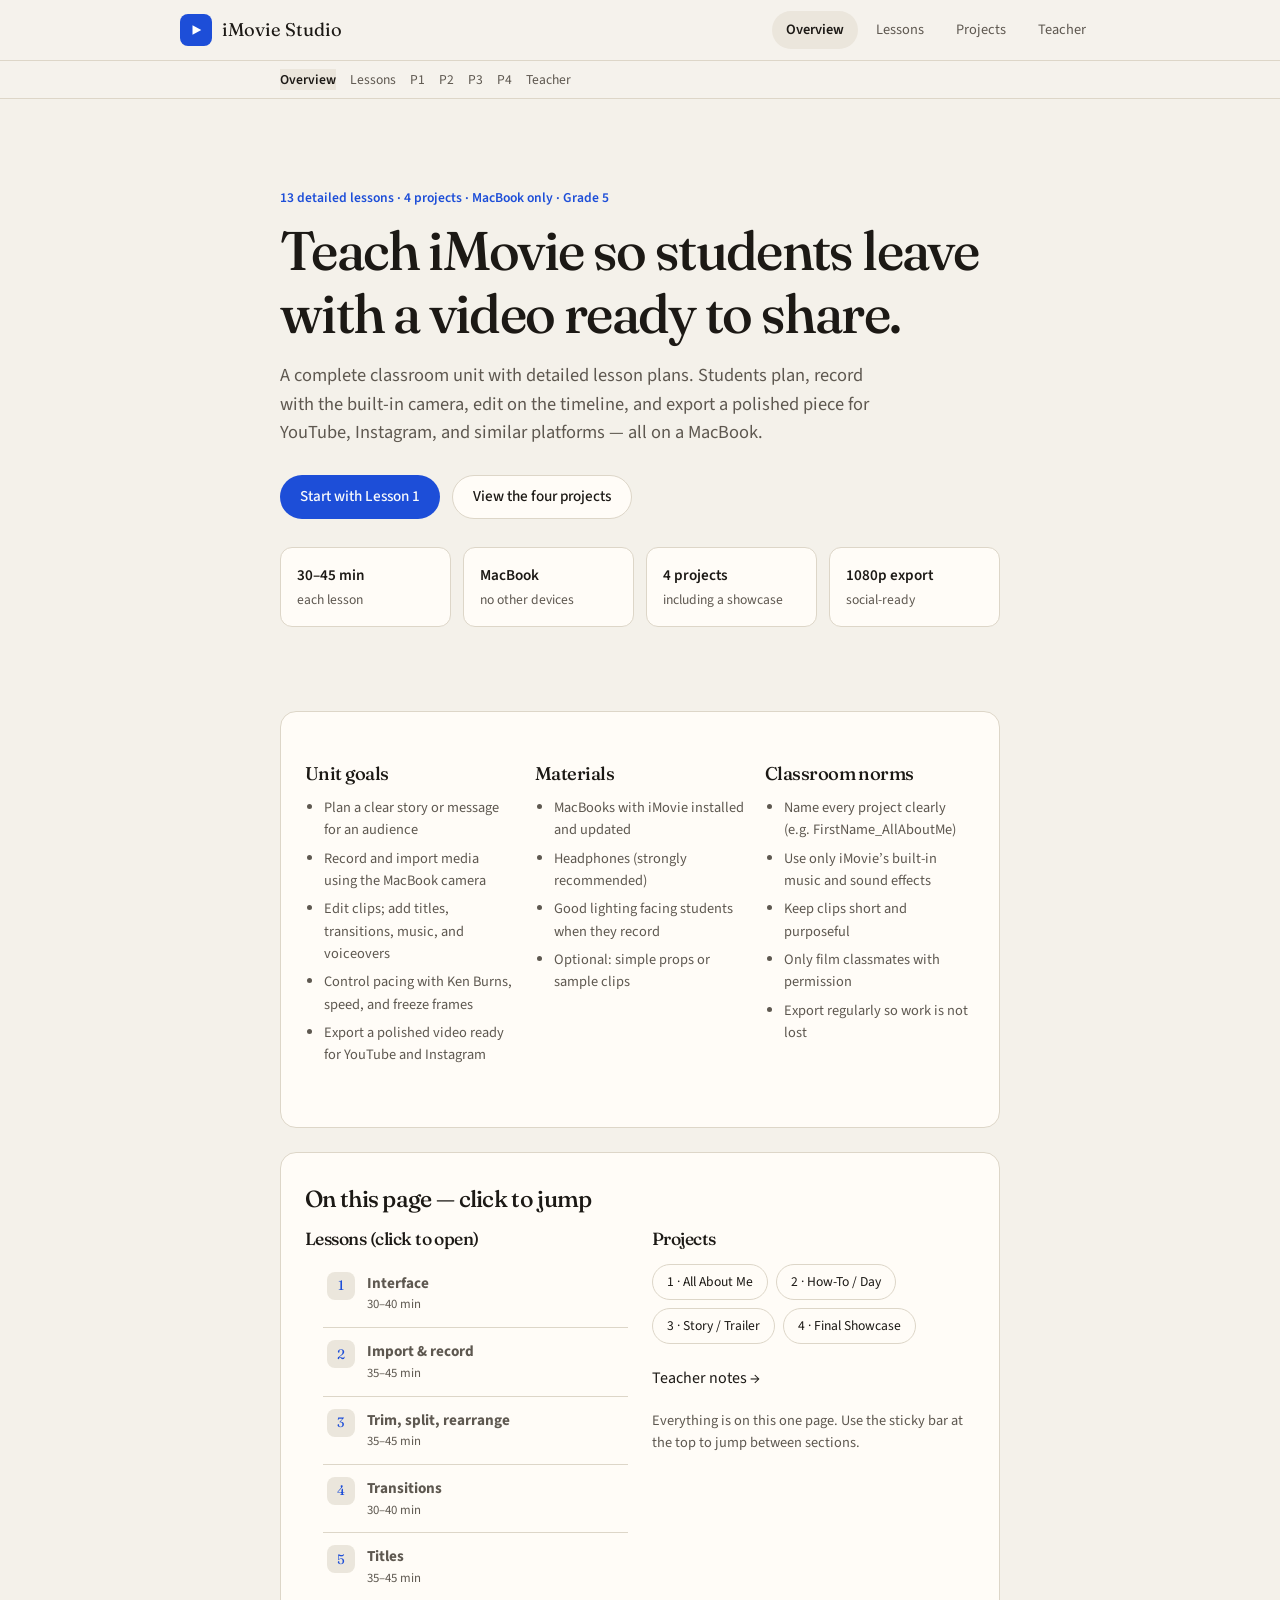
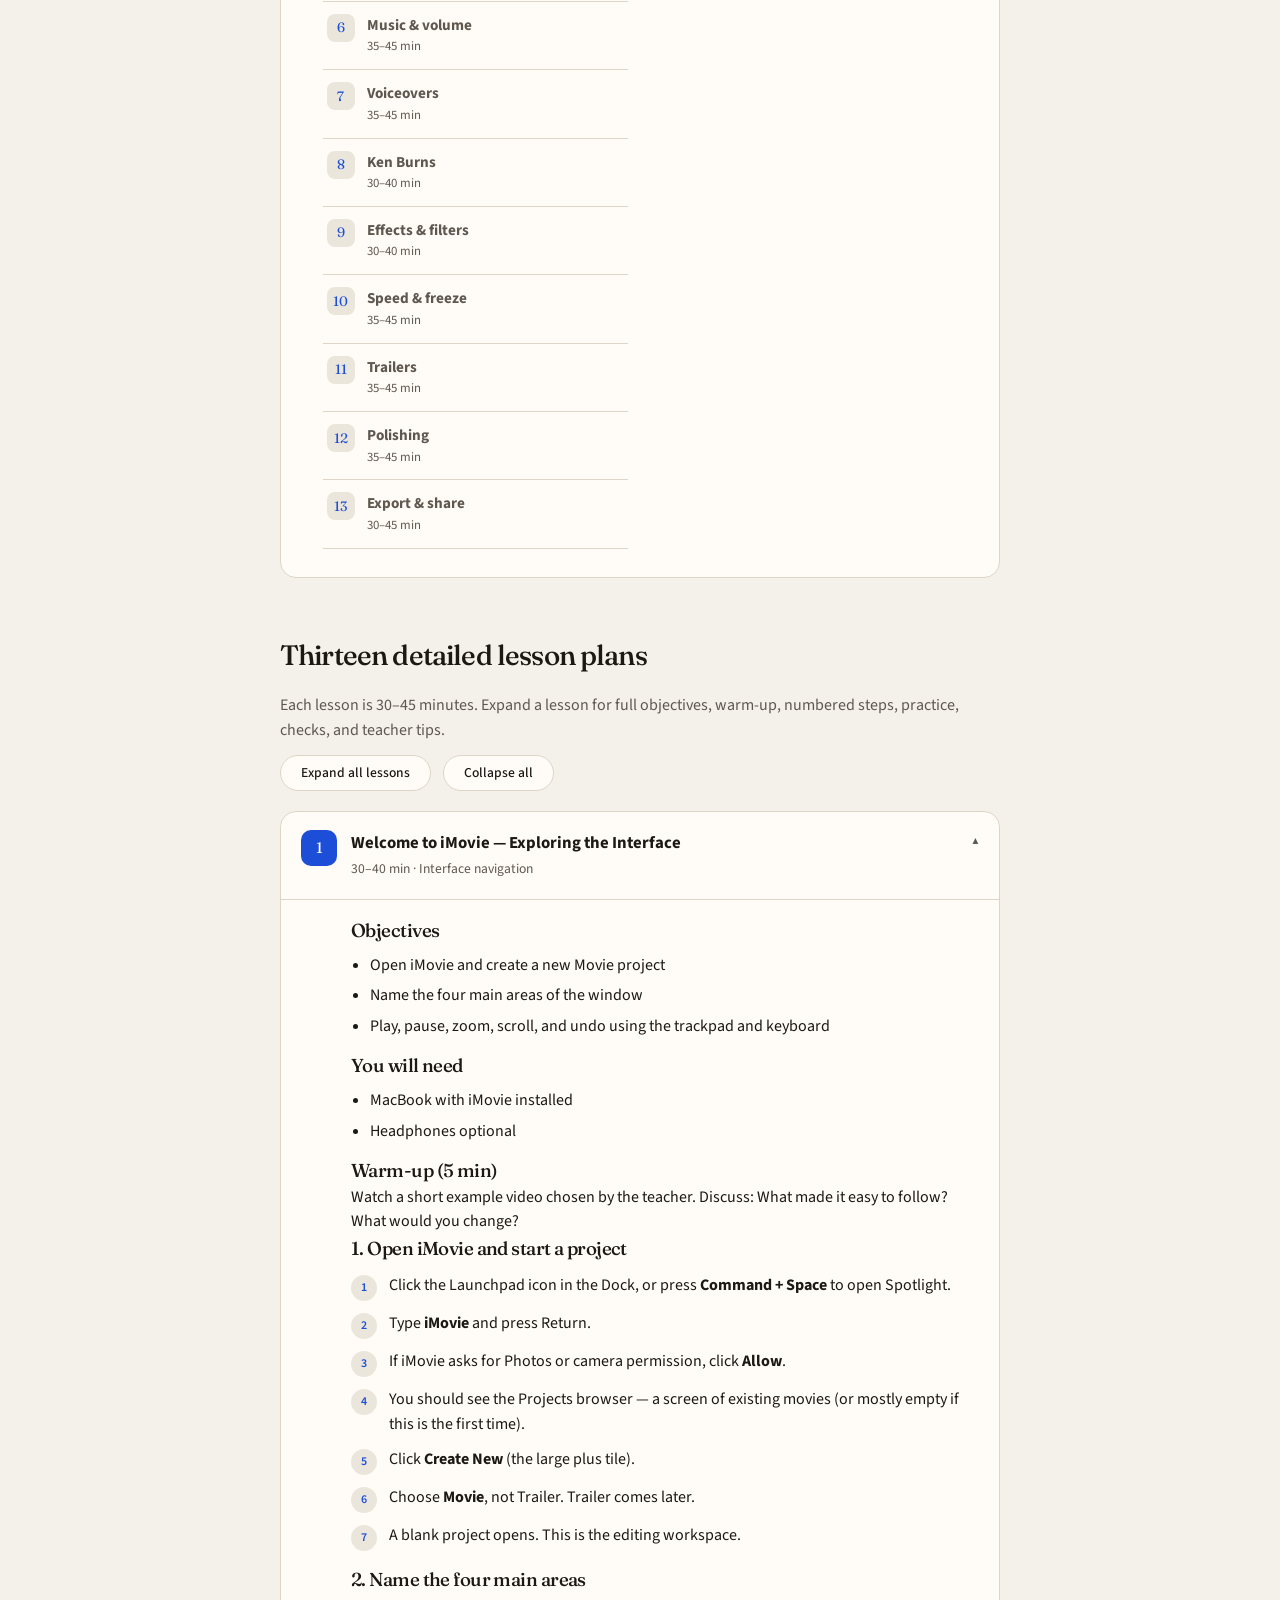
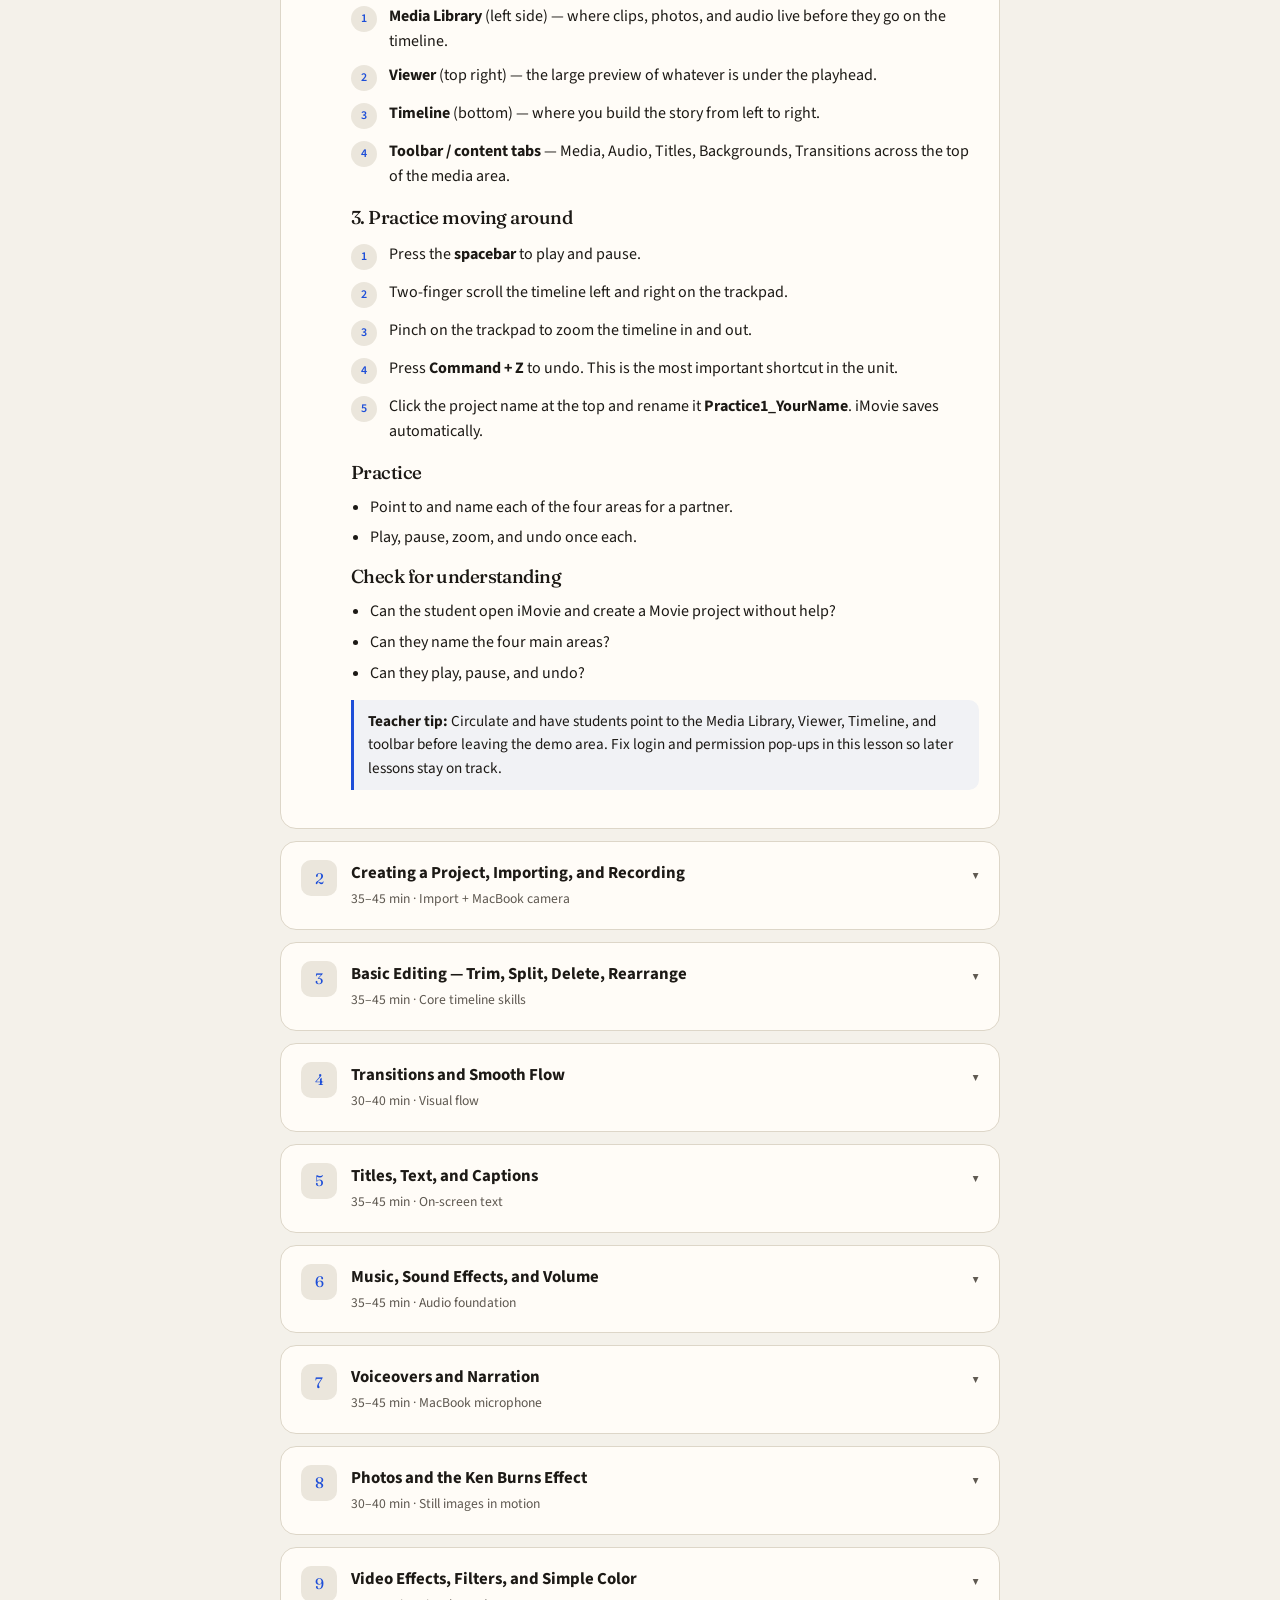
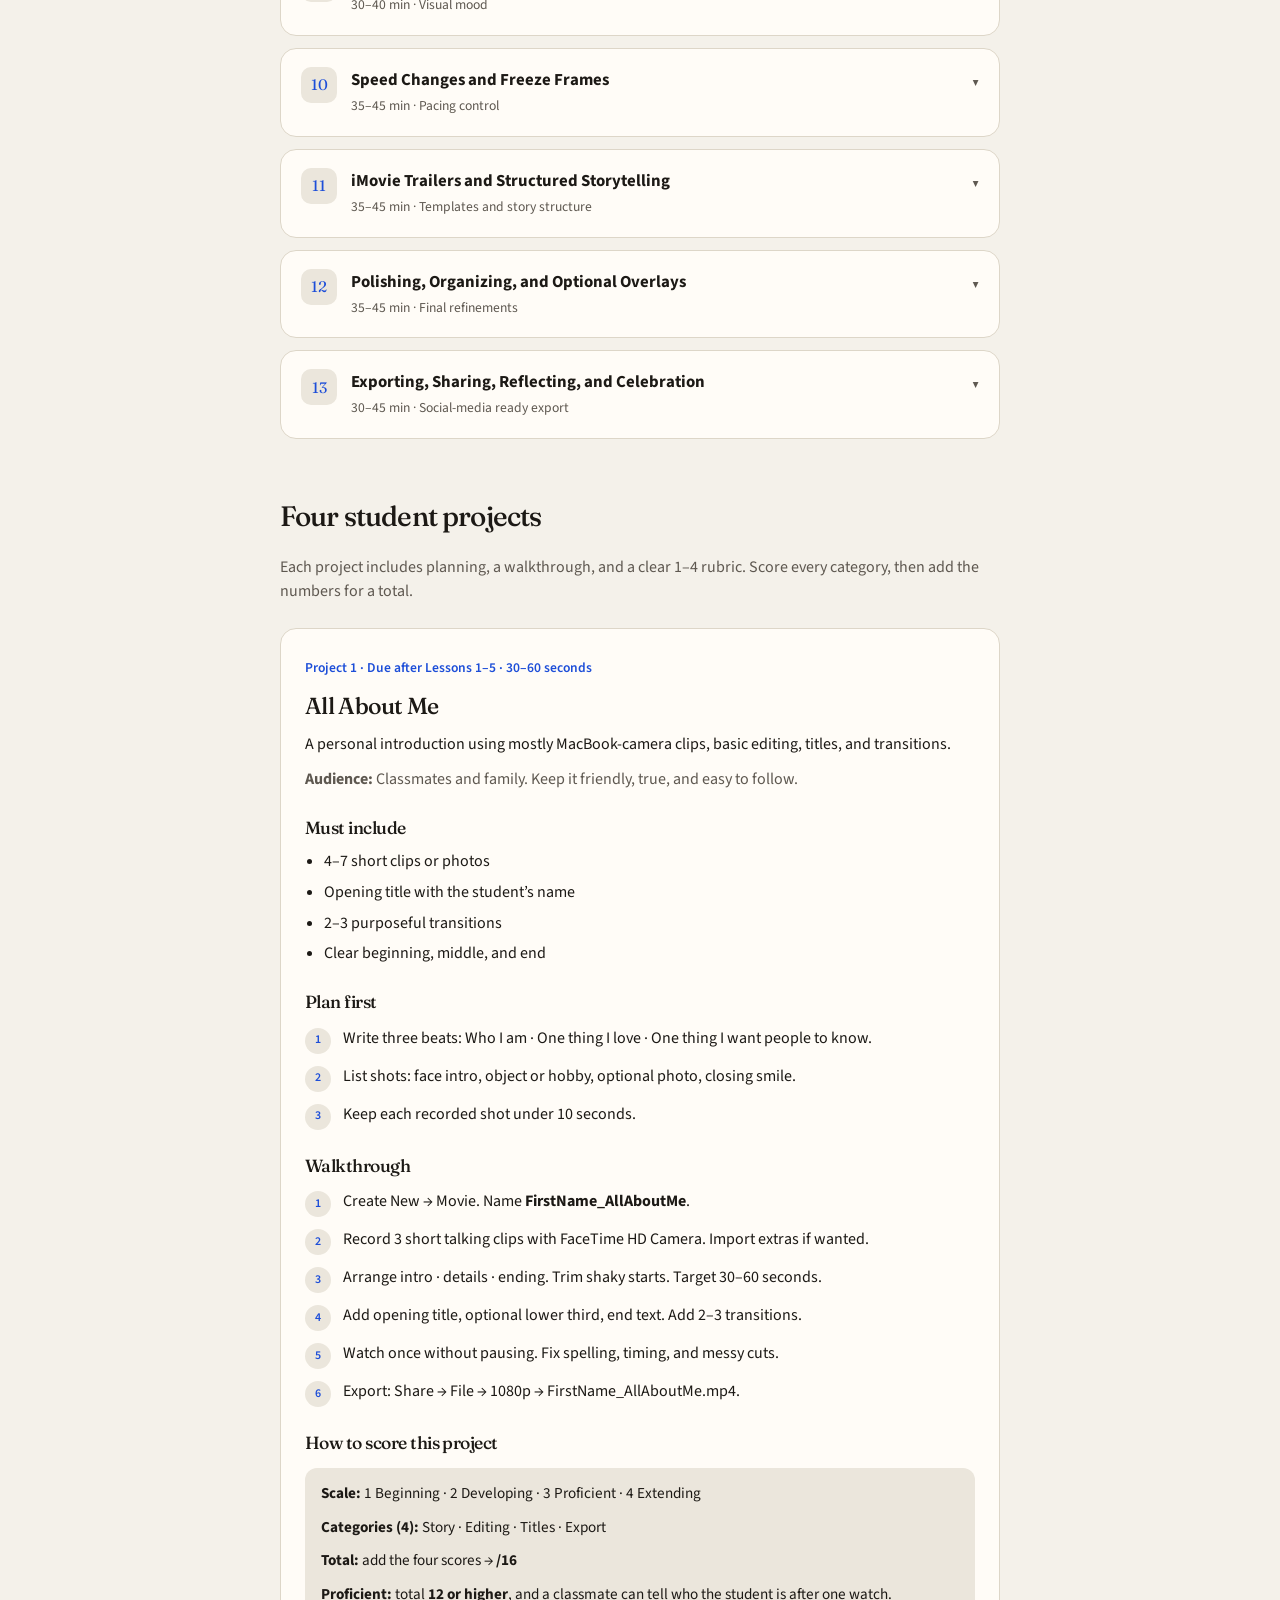
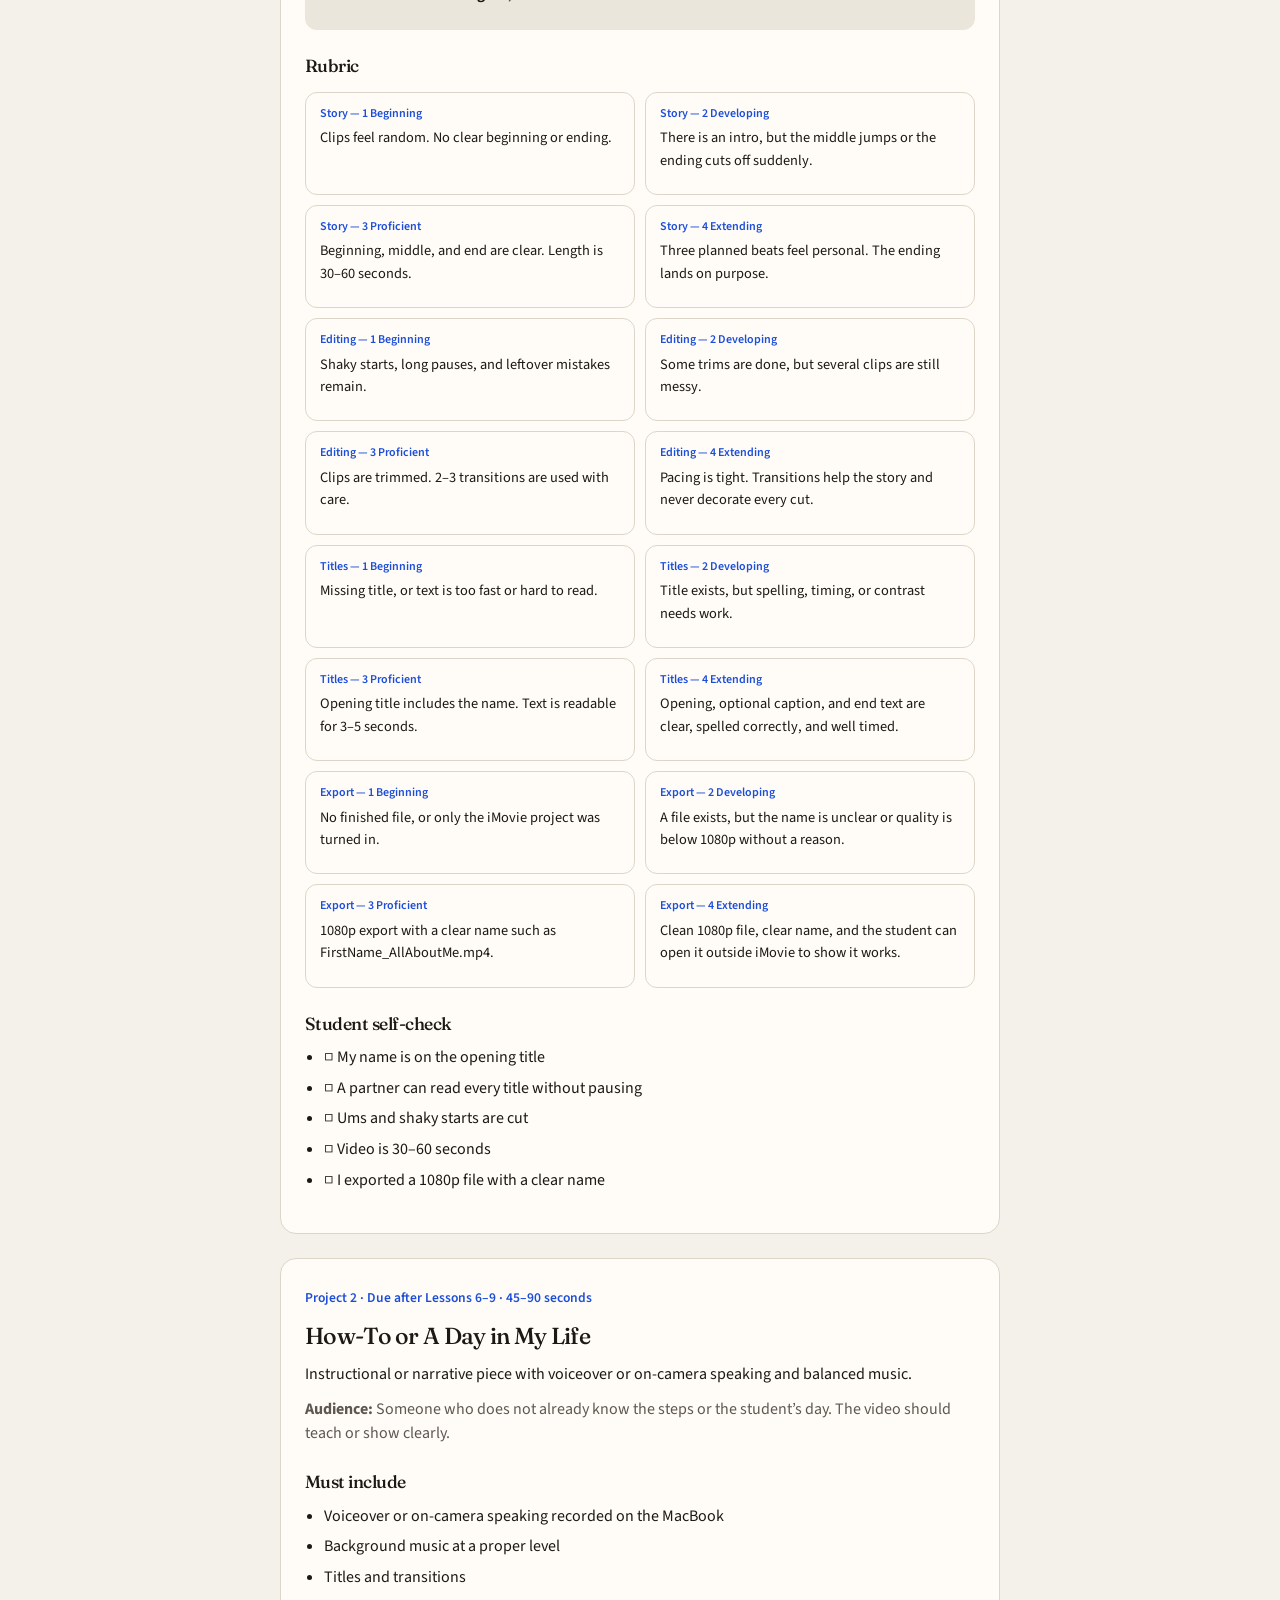
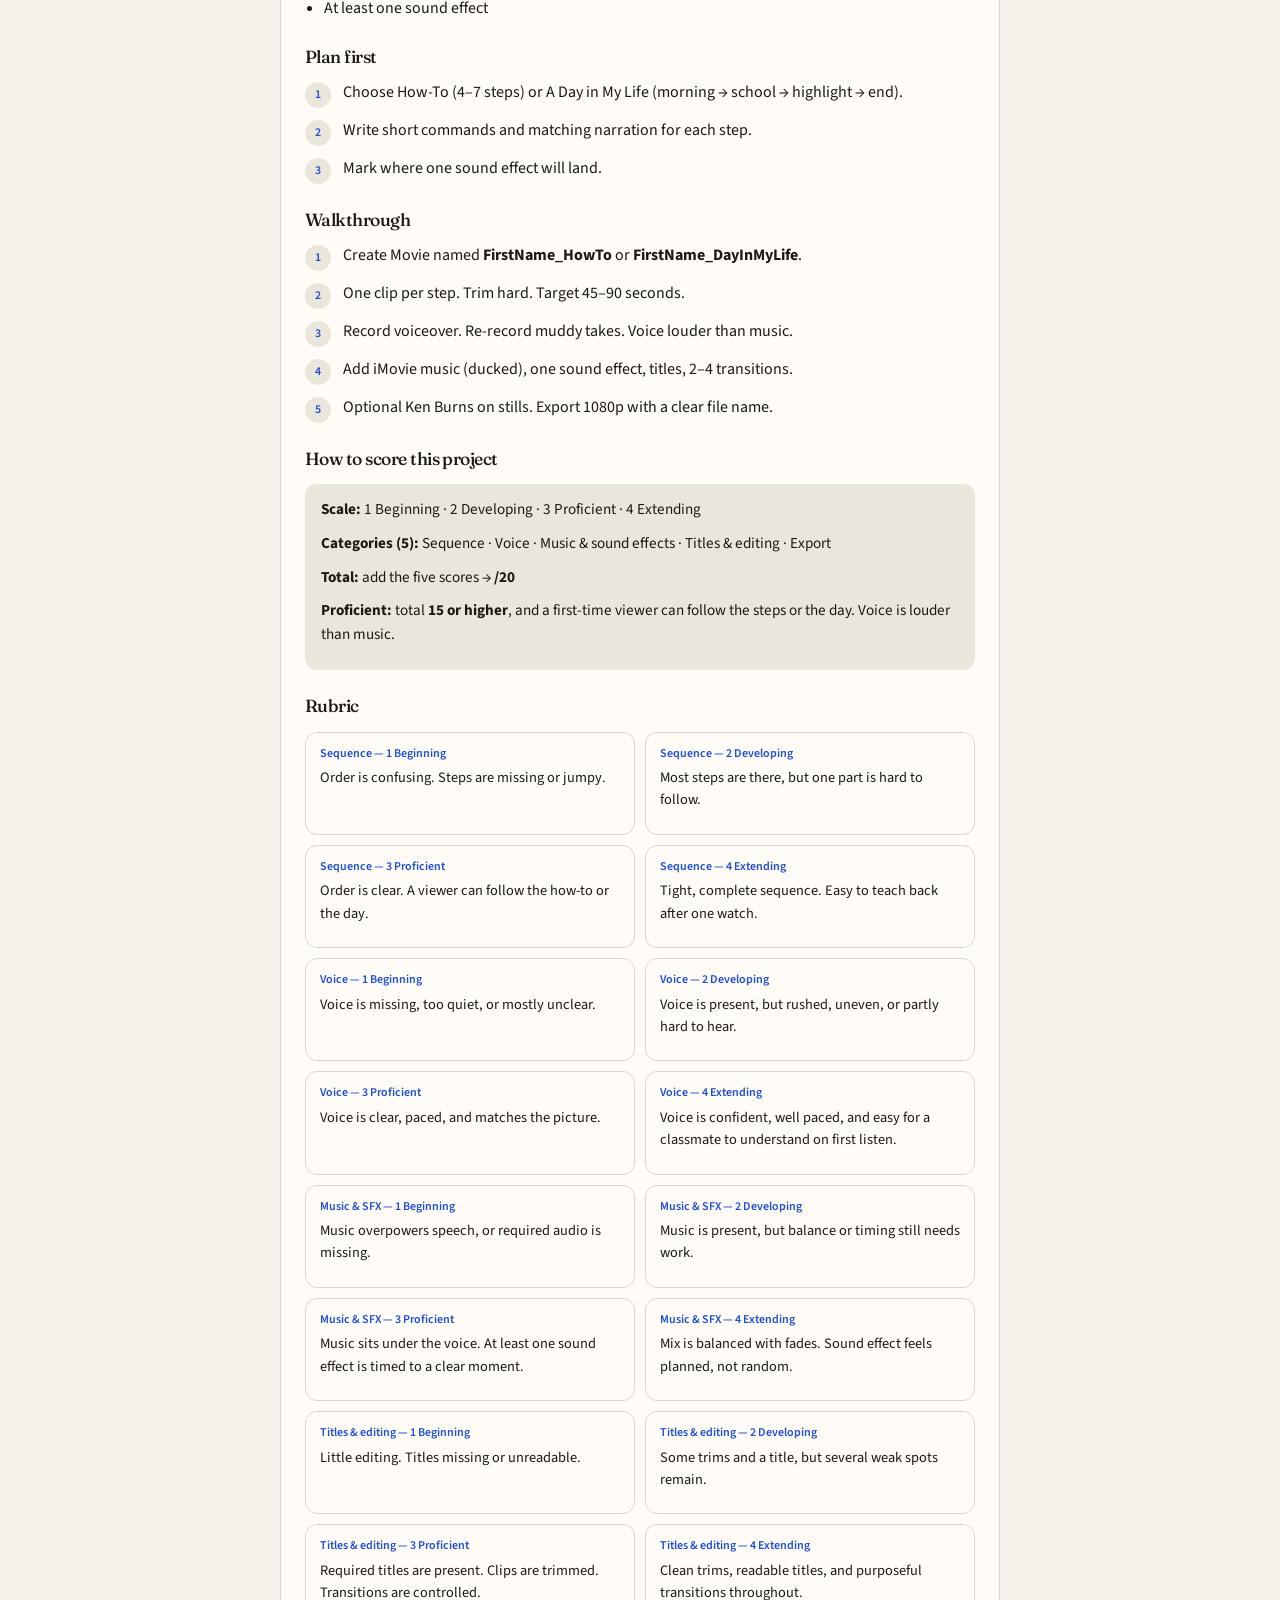
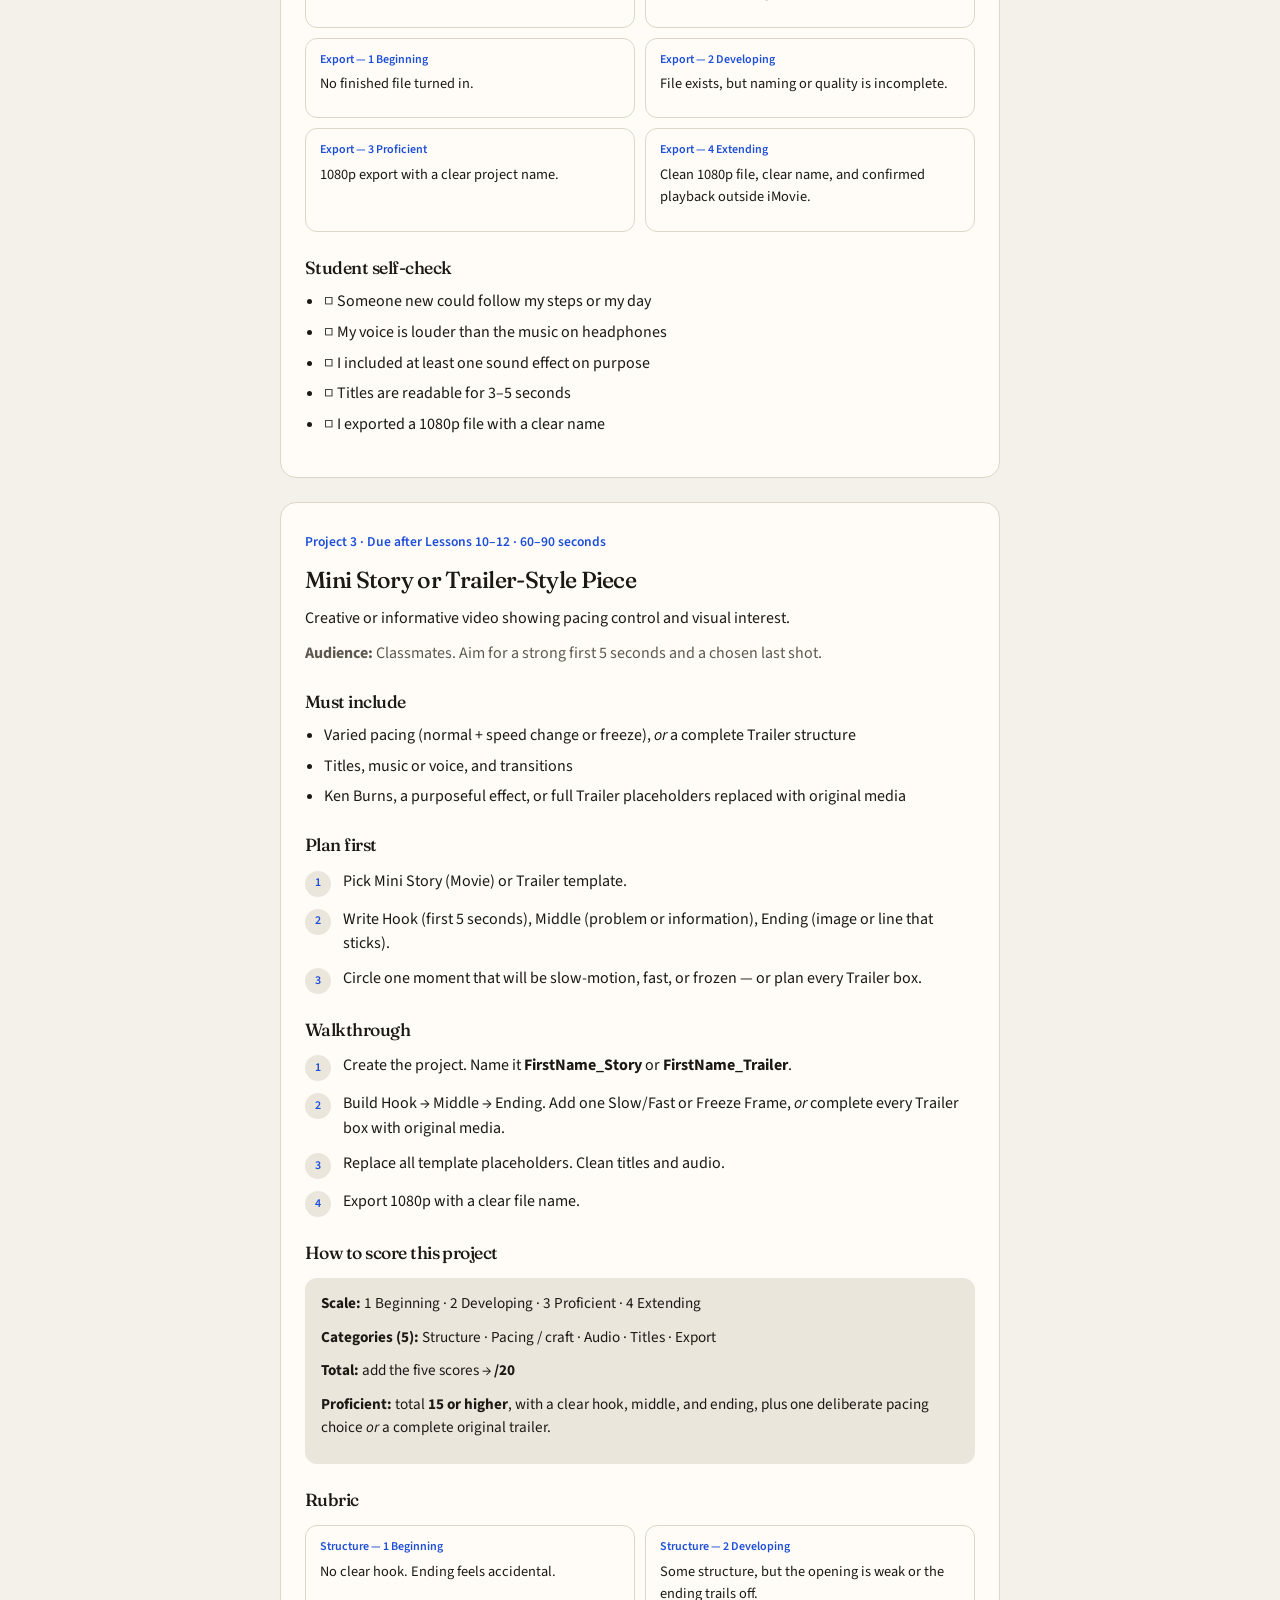
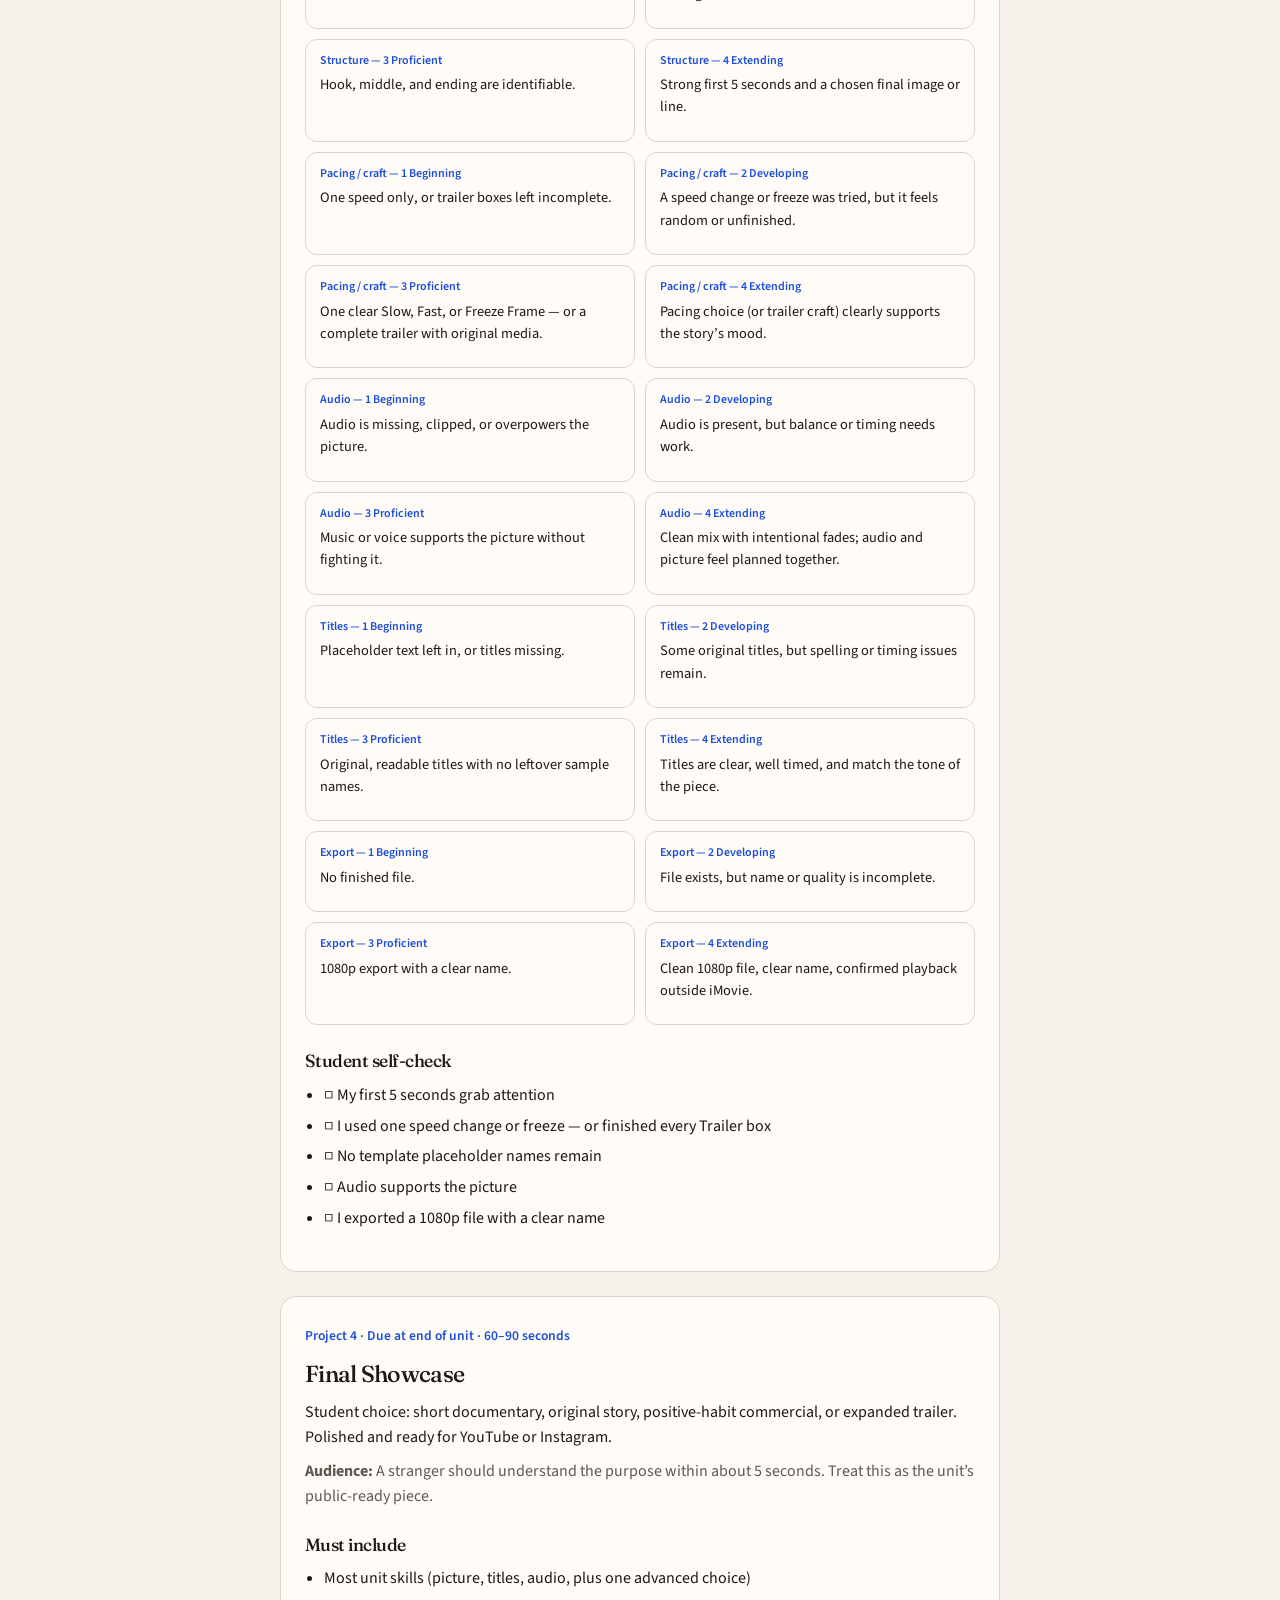
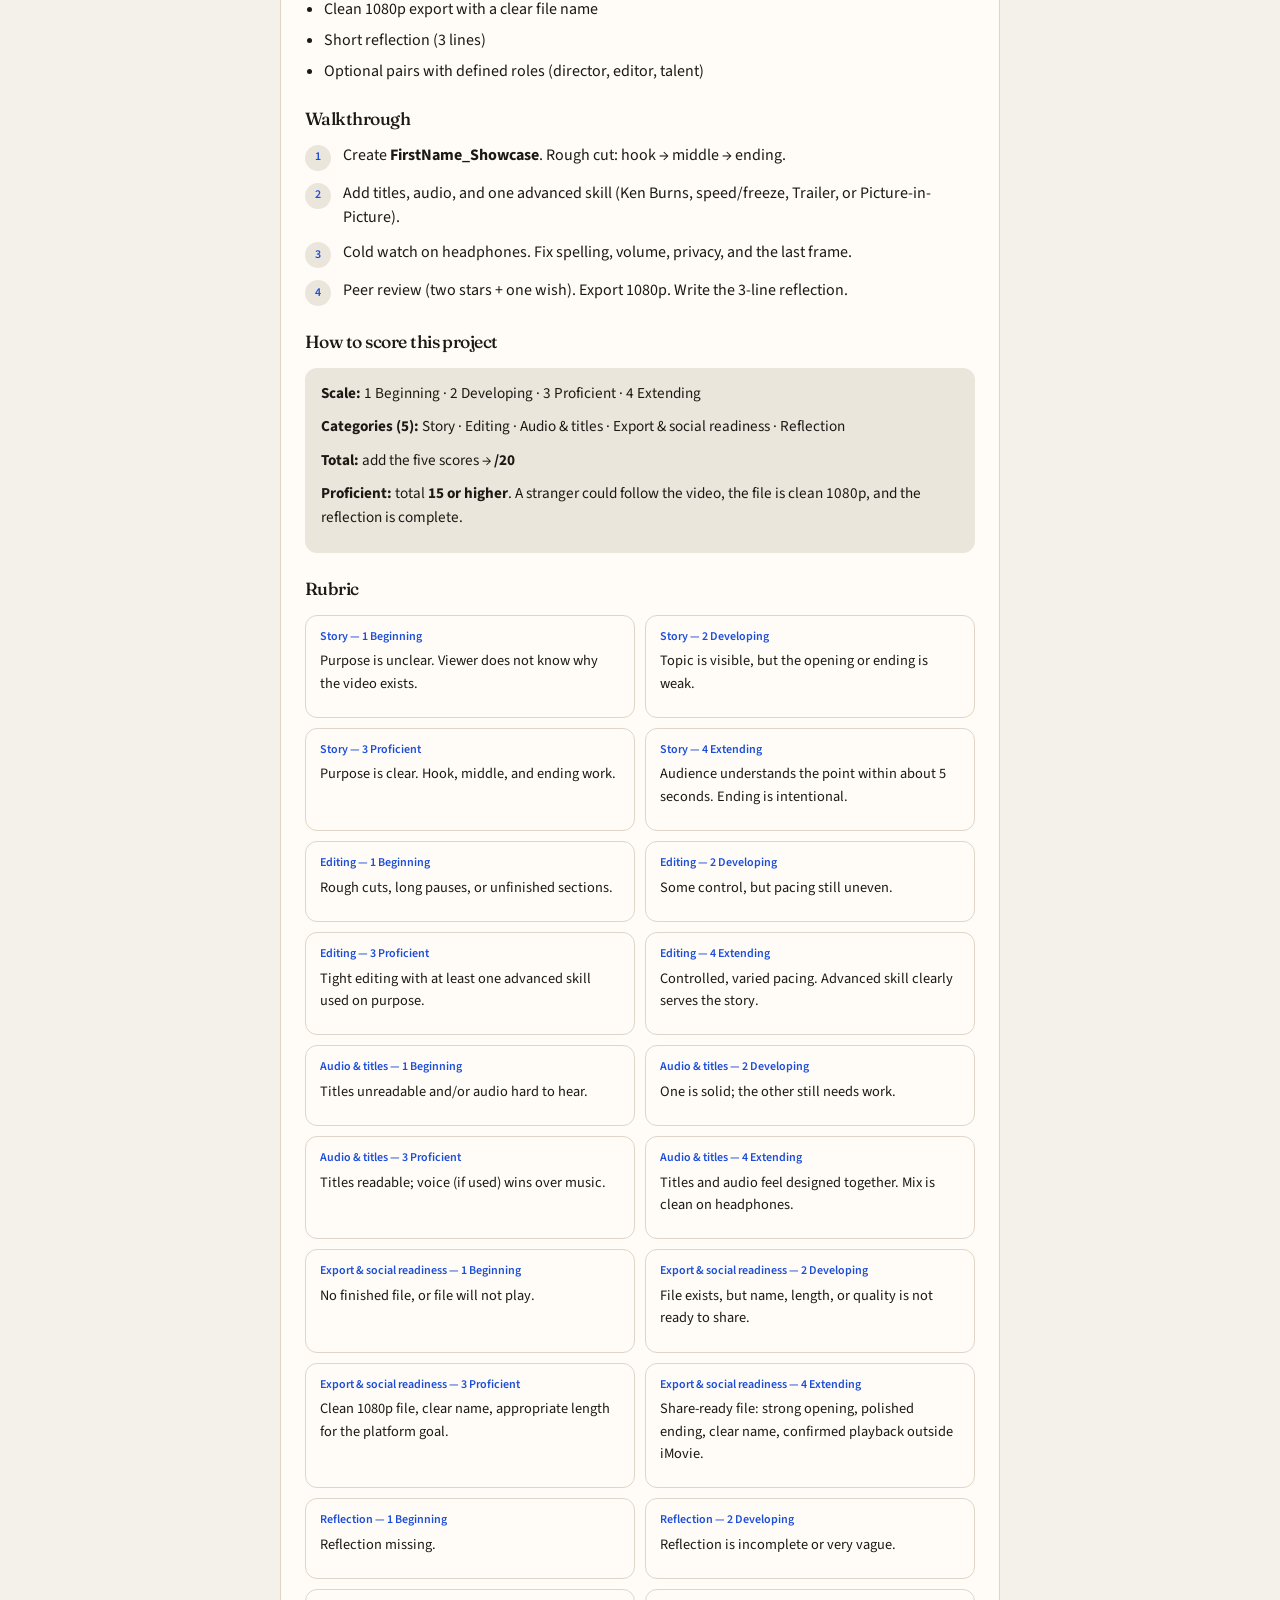
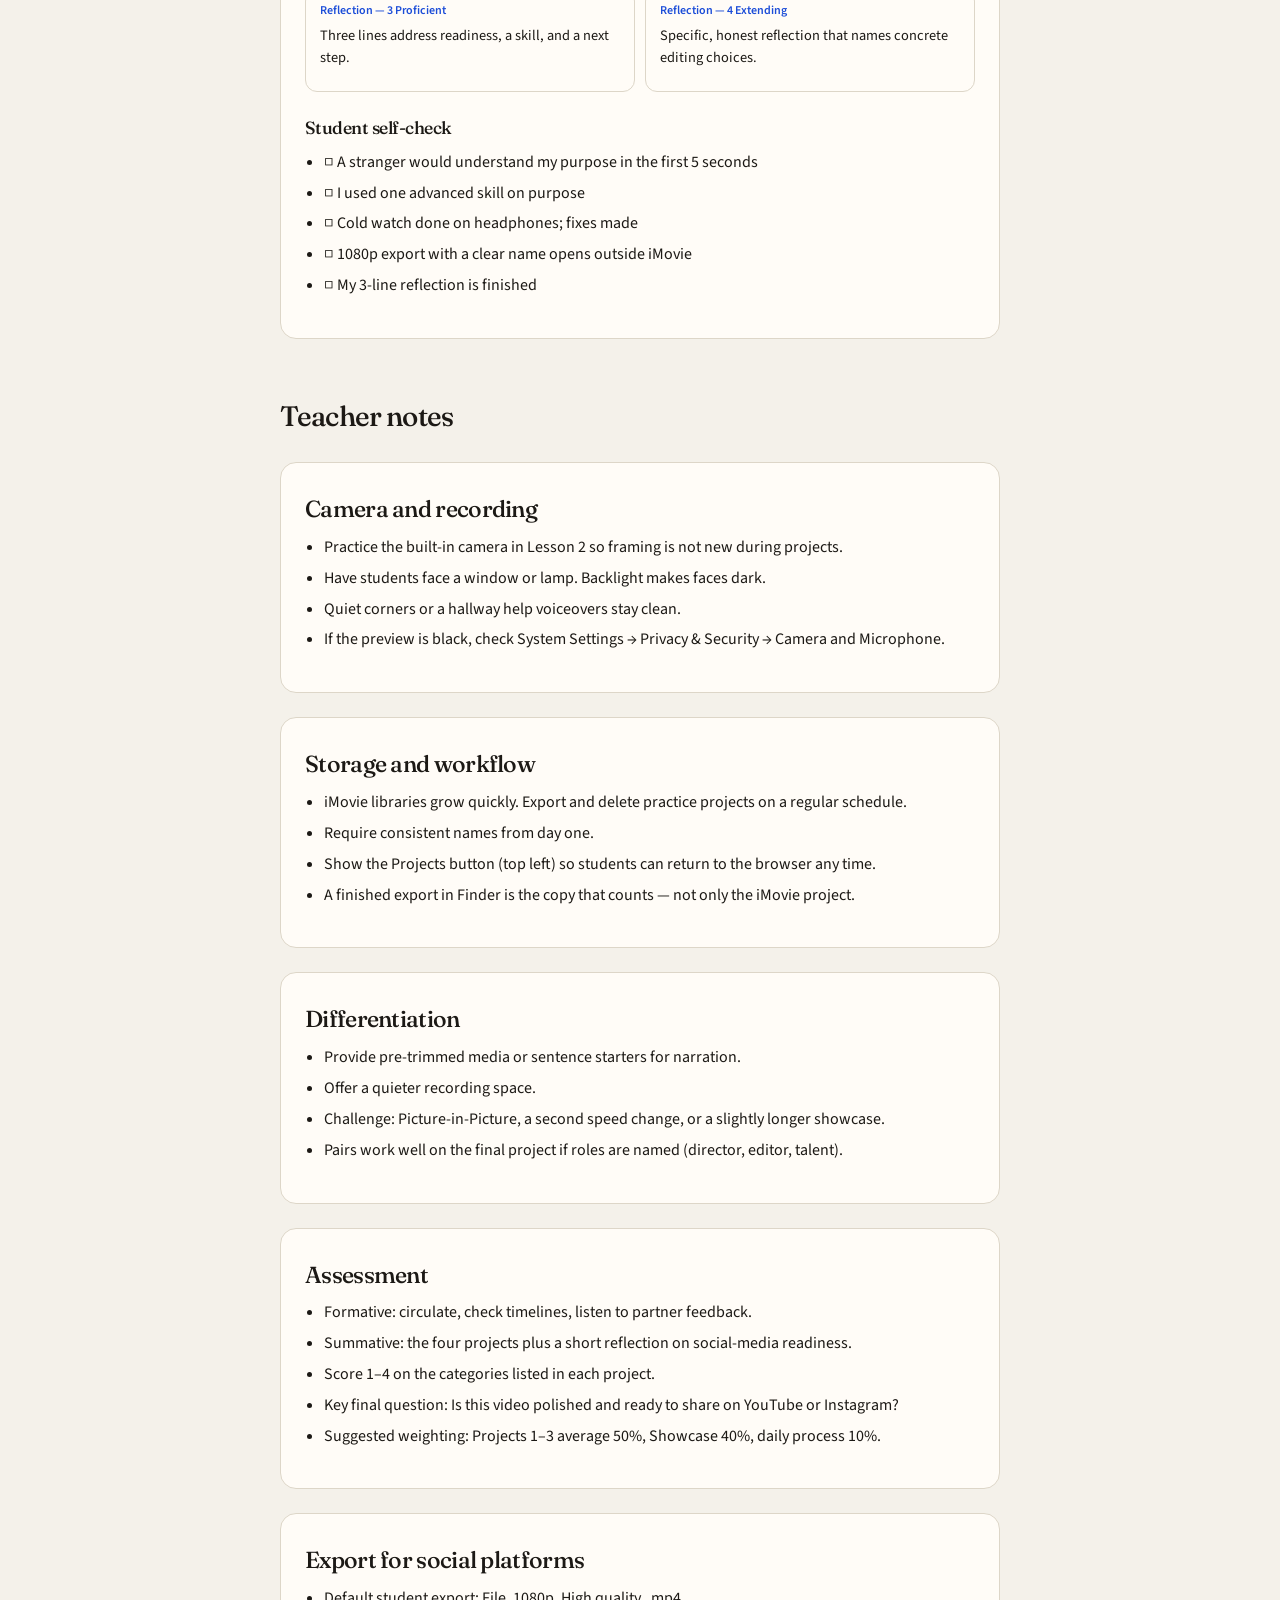
==== commit e50d1d05: "Add files via upload" ====
--- a/index.html
+++ b/index.html
@@ -63,7 +63,62 @@
 footer h2{color:#fff;font-size:1.25rem;margin-bottom:8px}
 footer p{color:#94a3b8;font-size:.95rem;max-width:28rem}
 @media print{.site-header,.jump,.btn-row{display:none!important}body{background:#fff}}
-</style></head><body><header class="site-header"><div class="inner"><a class="logo" href="#top"><span class="logo-mark" aria-hidden="true"><svg viewBox="0 0 16 16"><path d="M4 2.5v11L14 8 4 2.5z"/></svg></span>iMovie Studio</a><nav class="nav" aria-label="Primary"><a href="#lessons">Lessons</a><a href="#projects">Projects</a><a href="#teacher">Teacher</a></nav></div></header><nav class="jump" aria-label="Page sections"><div class="inner"><a href="#top">Overview</a><a href="#lessons">Lessons 1–13</a><a href="#projects">Projects</a><a href="#teacher">Teacher notes</a></div></nav><main class="wrap" id="top"><section class="hero"><p class="kicker">13 detailed lessons · 4 projects · MacBook only · Grade 5</p><h1>Teach iMovie so students leave with a video ready to share.</h1><p class="lead">A complete classroom unit with detailed lesson plans. Students plan, record with the built-in camera, edit on the timeline, and export a polished piece for YouTube, Instagram, and similar platforms — all on a MacBook.</p><div class="btn-row"><a class="btn btn-primary" href="#lessons">Start with Lesson 1</a><a class="btn btn-outline" href="#projects">View the four projects</a></div><dl class="stats"><div class="stat"><dt>30–45 min</dt><dd>each lesson</dd></div><div class="stat"><dt>MacBook</dt><dd>no other devices</dd></div><div class="stat"><dt>4 projects</dt><dd>including a showcase</dd></div><div class="stat"><dt>1080p export</dt><dd>social-ready</dd></div></dl></section><section class="card"><div class="three"><div><h3>Unit goals</h3><ul><li>Plan a clear story or message for an audience</li><li>Record and import media using the MacBook camera</li><li>Edit clips; add titles, transitions, music, and voiceovers</li><li>Control pacing with Ken Burns, speed, and freeze frames</li><li>Export a polished video ready for YouTube and Instagram</li></ul></div><div><h3>Materials</h3><ul><li>MacBooks with iMovie installed and updated</li><li>Headphones (strongly recommended)</li><li>Good lighting facing students when they record</li><li>Optional: simple props or sample clips</li></ul></div><div><h3>Classroom norms</h3><ul><li>Name every project clearly (e.g. FirstName_AllAboutMe)</li><li>Use only iMovie’s built-in music and sound effects</li><li>Keep clips short and purposeful</li><li>Only film classmates with permission</li><li>Export regularly so work is not lost</li></ul></div></div></section><section class="card"><h2>On this page</h2><div class="toc"><div><h3>Lessons</h3><ol><li><a href="#l1">Welcome to iMovie — Interface</a></li><li><a href="#l2">Importing and Recording</a></li><li><a href="#l3">Trim, Split, Delete, Rearrange</a></li><li><a href="#l4">Transitions and Smooth Flow</a></li><li><a href="#l5">Titles, Text, and Captions</a></li><li><a href="#l6">Music, Sound Effects, Volume</a></li><li><a href="#l7">Voiceovers and Narration</a></li><li><a href="#l8">Photos and Ken Burns</a></li><li><a href="#l9">Effects, Filters, Color</a></li><li><a href="#l10">Speed Changes and Freeze Frames</a></li><li><a href="#l11">Trailers and Story Structure</a></li><li><a href="#l12">Polishing and Overlays</a></li><li><a href="#l13">Exporting and Celebration</a></li></ol></div><div><h3>Projects</h3><ol><li><a href="#p1">All About Me</a></li><li><a href="#p2">How-To or A Day in My Life</a></li><li><a href="#p3">Mini Story or Trailer-Style</a></li><li><a href="#p4">Final Showcase</a></li></ol><p style="margin-top:12px"><a href="#teacher">Teacher notes →</a></p></div></div></section><h2 class="section-title" id="lessons">Thirteen detailed lesson plans</h2>
+
+.nav a.active,.jump a.active{background:var(--wash);color:var(--fg);font-weight:600}
+details.lesson summary{cursor:pointer}
+details.lesson summary .chev{margin-left:auto;color:var(--muted);transition:transform .2s;font-size:.75rem;padding-top:8px}
+details.lesson[open] summary .chev{transform:rotate(180deg)}
+.toc a{display:block;padding:6px 0;color:var(--fg);text-decoration:none;border-bottom:1px solid transparent}
+.toc a:hover{color:var(--primary);border-bottom-color:var(--border)}
+.toc .col{min-width:0}
+.project-jump{display:flex;flex-wrap:wrap;gap:8px;margin:12px 0 8px}
+.project-jump a{display:inline-flex;align-items:center;height:36px;padding:0 14px;border-radius:999px;background:var(--surface);border:1px solid var(--border);color:var(--fg);font-size:.85rem;text-decoration:none}
+.project-jump a:hover{border-color:var(--primary);color:var(--primary);text-decoration:none}
+.back-top{position:fixed;right:18px;bottom:18px;z-index:60;width:44px;height:44px;border-radius:999px;border:1px solid var(--border);background:var(--surface);color:var(--fg);font-size:1.1rem;cursor:pointer;box-shadow:0 4px 16px rgba(0,0,0,.08);display:none;align-items:center;justify-content:center}
+.back-top.show{display:flex}
+.back-top:hover{border-color:var(--primary);color:var(--primary)}
+.lesson-list-click{list-style:none;margin:0;padding:0}
+.lesson-list-click li{margin:0}
+.lesson-list-click a{display:flex;gap:12px;align-items:flex-start;padding:12px 4px;border-bottom:1px solid var(--border);color:var(--fg);text-decoration:none}
+.lesson-list-click a:hover{color:var(--primary);text-decoration:none}
+.lesson-list-click .n{flex:0 0 28px;height:28px;border-radius:8px;background:var(--wash);color:var(--primary);font-family:Fraunces,serif;font-size:.85rem;display:flex;align-items:center;justify-content:center}
+.lesson-list-click strong{display:block;font-size:.95rem}
+.lesson-list-click span{font-size:.8rem;color:var(--muted)}
+@media print{.back-top,.jump{display:none!important}}
+</style></head><body><header class="site-header"><div class="inner"><a class="logo" href="#top"><span class="logo-mark" aria-hidden="true"><svg viewBox="0 0 16 16"><path d="M4 2.5v11L14 8 4 2.5z"/></svg></span>iMovie Studio</a><nav class="nav" aria-label="Primary"><a href="#top">Overview</a><a href="#lessons">Lessons</a><a href="#projects">Projects</a><a href="#teacher">Teacher</a></nav></div></header><nav class="jump" aria-label="Page sections"><div class="inner"><a href="#top">Overview</a><a href="#lessons">Lessons</a><a href="#p1">P1</a><a href="#p2">P2</a><a href="#p3">P3</a><a href="#p4">P4</a><a href="#teacher">Teacher</a></div></nav><main class="wrap" id="top"><section class="hero"><p class="kicker">13 detailed lessons · 4 projects · MacBook only · Grade 5</p><h1>Teach iMovie so students leave with a video ready to share.</h1><p class="lead">A complete classroom unit with detailed lesson plans. Students plan, record with the built-in camera, edit on the timeline, and export a polished piece for YouTube, Instagram, and similar platforms — all on a MacBook.</p><div class="btn-row"><a class="btn btn-primary" href="#lessons">Start with Lesson 1</a><a class="btn btn-outline" href="#projects">View the four projects</a></div><dl class="stats"><div class="stat"><dt>30–45 min</dt><dd>each lesson</dd></div><div class="stat"><dt>MacBook</dt><dd>no other devices</dd></div><div class="stat"><dt>4 projects</dt><dd>including a showcase</dd></div><div class="stat"><dt>1080p export</dt><dd>social-ready</dd></div></dl></section><section class="card"><div class="three"><div><h3>Unit goals</h3><ul><li>Plan a clear story or message for an audience</li><li>Record and import media using the MacBook camera</li><li>Edit clips; add titles, transitions, music, and voiceovers</li><li>Control pacing with Ken Burns, speed, and freeze frames</li><li>Export a polished video ready for YouTube and Instagram</li></ul></div><div><h3>Materials</h3><ul><li>MacBooks with iMovie installed and updated</li><li>Headphones (strongly recommended)</li><li>Good lighting facing students when they record</li><li>Optional: simple props or sample clips</li></ul></div><div><h3>Classroom norms</h3><ul><li>Name every project clearly (e.g. FirstName_AllAboutMe)</li><li>Use only iMovie’s built-in music and sound effects</li><li>Keep clips short and purposeful</li><li>Only film classmates with permission</li><li>Export regularly so work is not lost</li></ul></div></div></section><section class="card" id="contents">
+<h2>On this page — click to jump</h2>
+<div class="toc">
+<div class="col">
+<h3>Lessons (click to open)</h3>
+<ol class="lesson-list-click">
+<li><a href="#l1" data-open="l1"><span class="n">1</span><span><strong>Interface</strong><span>30–40 min</span></span></a></li>
+<li><a href="#l2" data-open="l2"><span class="n">2</span><span><strong>Import &amp; record</strong><span>35–45 min</span></span></a></li>
+<li><a href="#l3" data-open="l3"><span class="n">3</span><span><strong>Trim, split, rearrange</strong><span>35–45 min</span></span></a></li>
+<li><a href="#l4" data-open="l4"><span class="n">4</span><span><strong>Transitions</strong><span>30–40 min</span></span></a></li>
+<li><a href="#l5" data-open="l5"><span class="n">5</span><span><strong>Titles</strong><span>35–45 min</span></span></a></li>
+<li><a href="#l6" data-open="l6"><span class="n">6</span><span><strong>Music &amp; volume</strong><span>35–45 min</span></span></a></li>
+<li><a href="#l7" data-open="l7"><span class="n">7</span><span><strong>Voiceovers</strong><span>35–45 min</span></span></a></li>
+<li><a href="#l8" data-open="l8"><span class="n">8</span><span><strong>Ken Burns</strong><span>30–40 min</span></span></a></li>
+<li><a href="#l9" data-open="l9"><span class="n">9</span><span><strong>Effects &amp; filters</strong><span>30–40 min</span></span></a></li>
+<li><a href="#l10" data-open="l10"><span class="n">10</span><span><strong>Speed &amp; freeze</strong><span>35–45 min</span></span></a></li>
+<li><a href="#l11" data-open="l11"><span class="n">11</span><span><strong>Trailers</strong><span>35–45 min</span></span></a></li>
+<li><a href="#l12" data-open="l12"><span class="n">12</span><span><strong>Polishing</strong><span>35–45 min</span></span></a></li>
+<li><a href="#l13" data-open="l13"><span class="n">13</span><span><strong>Export &amp; share</strong><span>30–45 min</span></span></a></li>
+</ol>
+</div>
+<div class="col">
+<h3>Projects</h3>
+<div class="project-jump">
+<a href="#p1">1 · All About Me</a>
+<a href="#p2">2 · How-To / Day</a>
+<a href="#p3">3 · Story / Trailer</a>
+<a href="#p4">4 · Final Showcase</a>
+</div>
+<p style="margin-top:16px"><a href="#teacher">Teacher notes →</a></p>
+<p class="muted" style="margin-top:12px;font-size:.9rem">Everything is on this one page. Use the sticky bar at the top to jump between sections.</p>
+</div>
+</div>
+</section><h2 class="section-title" id="lessons">Thirteen detailed lesson plans</h2>
 <p class="muted" style="margin-bottom:12px">Each lesson is 30–45 minutes. Expand a lesson for full objectives, warm-up, numbered steps, practice, checks, and teacher tips.</p>
 <div class="btn-row" style="margin-bottom:20px">
 <button type="button" class="btn btn-outline" id="expandAll" style="height:36px;font-size:.85rem">Expand all lessons</button>
@@ -71,7 +126,7 @@
 </div>
 
 <details class="lesson" id="l1" open>
-<summary><span class="lesson-num">1</span><span class="lesson-head"><strong>Welcome to iMovie — Exploring the Interface</strong><span>30–40 min · Interface navigation</span></span></summary>
+<summary><span class="lesson-num">1</span><span class="lesson-head"><strong>Welcome to iMovie — Exploring the Interface</strong><span>30–40 min · Interface navigation</span></span><span class="chev" aria-hidden="true">▼</span></summary>
 <div class="lesson-body">
 <h3>Objectives</h3>
 <ul>
@@ -124,7 +179,7 @@
 </details>
 
 <details class="lesson" id="l2">
-<summary><span class="lesson-num">2</span><span class="lesson-head"><strong>Creating a Project, Importing, and Recording</strong><span>35–45 min · Import + MacBook camera</span></span></summary>
+<summary><span class="lesson-num">2</span><span class="lesson-head"><strong>Creating a Project, Importing, and Recording</strong><span>35–45 min · Import + MacBook camera</span></span><span class="chev" aria-hidden="true">▼</span></summary>
 <div class="lesson-body">
 <h3>Objectives</h3>
 <ul>
@@ -177,7 +232,7 @@
 </details>
 
 <details class="lesson" id="l3">
-<summary><span class="lesson-num">3</span><span class="lesson-head"><strong>Basic Editing — Trim, Split, Delete, Rearrange</strong><span>35–45 min · Core timeline skills</span></span></summary>
+<summary><span class="lesson-num">3</span><span class="lesson-head"><strong>Basic Editing — Trim, Split, Delete, Rearrange</strong><span>35–45 min · Core timeline skills</span></span><span class="chev" aria-hidden="true">▼</span></summary>
 <div class="lesson-body">
 <h3>Objectives</h3>
 <ul>
@@ -224,7 +279,7 @@
 </details>
 
 <details class="lesson" id="l4">
-<summary><span class="lesson-num">4</span><span class="lesson-head"><strong>Transitions and Smooth Flow</strong><span>30–40 min · Visual flow</span></span></summary>
+<summary><span class="lesson-num">4</span><span class="lesson-head"><strong>Transitions and Smooth Flow</strong><span>30–40 min · Visual flow</span></span><span class="chev" aria-hidden="true">▼</span></summary>
 <div class="lesson-body">
 <h3>Objectives</h3>
 <ul>
@@ -269,7 +324,7 @@
 </details>
 
 <details class="lesson" id="l5">
-<summary><span class="lesson-num">5</span><span class="lesson-head"><strong>Titles, Text, and Captions</strong><span>35–45 min · On-screen text</span></span></summary>
+<summary><span class="lesson-num">5</span><span class="lesson-head"><strong>Titles, Text, and Captions</strong><span>35–45 min · On-screen text</span></span><span class="chev" aria-hidden="true">▼</span></summary>
 <div class="lesson-body">
 <h3>Objectives</h3>
 <ul>
@@ -314,7 +369,7 @@
 </details>
 
 <details class="lesson" id="l6">
-<summary><span class="lesson-num">6</span><span class="lesson-head"><strong>Music, Sound Effects, and Volume</strong><span>35–45 min · Audio foundation</span></span></summary>
+<summary><span class="lesson-num">6</span><span class="lesson-head"><strong>Music, Sound Effects, and Volume</strong><span>35–45 min · Audio foundation</span></span><span class="chev" aria-hidden="true">▼</span></summary>
 <div class="lesson-body">
 <h3>Objectives</h3>
 <ul>
@@ -359,7 +414,7 @@
 </details>
 
 <details class="lesson" id="l7">
-<summary><span class="lesson-num">7</span><span class="lesson-head"><strong>Voiceovers and Narration</strong><span>35–45 min · MacBook microphone</span></span></summary>
+<summary><span class="lesson-num">7</span><span class="lesson-head"><strong>Voiceovers and Narration</strong><span>35–45 min · MacBook microphone</span></span><span class="chev" aria-hidden="true">▼</span></summary>
 <div class="lesson-body">
 <h3>Objectives</h3>
 <ul>
@@ -404,7 +459,7 @@
 </details>
 
 <details class="lesson" id="l8">
-<summary><span class="lesson-num">8</span><span class="lesson-head"><strong>Photos and the Ken Burns Effect</strong><span>30–40 min · Still images in motion</span></span></summary>
+<summary><span class="lesson-num">8</span><span class="lesson-head"><strong>Photos and the Ken Burns Effect</strong><span>30–40 min · Still images in motion</span></span><span class="chev" aria-hidden="true">▼</span></summary>
 <div class="lesson-body">
 <h3>Objectives</h3>
 <ul>
@@ -451,7 +506,7 @@
 </details>
 
 <details class="lesson" id="l9">
-<summary><span class="lesson-num">9</span><span class="lesson-head"><strong>Video Effects, Filters, and Simple Color</strong><span>30–40 min · Visual mood</span></span></summary>
+<summary><span class="lesson-num">9</span><span class="lesson-head"><strong>Video Effects, Filters, and Simple Color</strong><span>30–40 min · Visual mood</span></span><span class="chev" aria-hidden="true">▼</span></summary>
 <div class="lesson-body">
 <h3>Objectives</h3>
 <ul>
@@ -494,7 +549,7 @@
 </details>
 
 <details class="lesson" id="l10">
-<summary><span class="lesson-num">10</span><span class="lesson-head"><strong>Speed Changes and Freeze Frames</strong><span>35–45 min · Pacing control</span></span></summary>
+<summary><span class="lesson-num">10</span><span class="lesson-head"><strong>Speed Changes and Freeze Frames</strong><span>35–45 min · Pacing control</span></span><span class="chev" aria-hidden="true">▼</span></summary>
 <div class="lesson-body">
 <h3>Objectives</h3>
 <ul>
@@ -541,7 +596,7 @@
 </details>
 
 <details class="lesson" id="l11">
-<summary><span class="lesson-num">11</span><span class="lesson-head"><strong>iMovie Trailers and Structured Storytelling</strong><span>35–45 min · Templates and story structure</span></span></summary>
+<summary><span class="lesson-num">11</span><span class="lesson-head"><strong>iMovie Trailers and Structured Storytelling</strong><span>35–45 min · Templates and story structure</span></span><span class="chev" aria-hidden="true">▼</span></summary>
 <div class="lesson-body">
 <h3>Objectives</h3>
 <ul>
@@ -587,7 +642,7 @@
 </details>
 
 <details class="lesson" id="l12">
-<summary><span class="lesson-num">12</span><span class="lesson-head"><strong>Polishing, Organizing, and Optional Overlays</strong><span>35–45 min · Final refinements</span></span></summary>
+<summary><span class="lesson-num">12</span><span class="lesson-head"><strong>Polishing, Organizing, and Optional Overlays</strong><span>35–45 min · Final refinements</span></span><span class="chev" aria-hidden="true">▼</span></summary>
 <div class="lesson-body">
 <h3>Objectives</h3>
 <ul>
@@ -633,7 +688,7 @@
 </details>
 
 <details class="lesson" id="l13">
-<summary><span class="lesson-num">13</span><span class="lesson-head"><strong>Exporting, Sharing, Reflecting, and Celebration</strong><span>30–45 min · Social-media ready export</span></span></summary>
+<summary><span class="lesson-num">13</span><span class="lesson-head"><strong>Exporting, Sharing, Reflecting, and Celebration</strong><span>30–45 min · Social-media ready export</span></span><span class="chev" aria-hidden="true">▼</span></summary>
 <div class="lesson-body">
 <h3>Objectives</h3>
 <ul>
@@ -959,8 +1014,49 @@
 </article>
 
 <h2 class="section-title" id="teacher">Teacher notes</h2><article class="card"><h2>Camera and recording</h2><ul><li>Practice the built-in camera in Lesson 2 so framing is not new during projects.</li><li>Have students face a window or lamp. Backlight makes faces dark.</li><li>Quiet corners or a hallway help voiceovers stay clean.</li><li>If the preview is black, check System Settings → Privacy &amp; Security → Camera and Microphone.</li></ul></article><article class="card"><h2>Storage and workflow</h2><ul><li>iMovie libraries grow quickly. Export and delete practice projects on a regular schedule.</li><li>Require consistent names from day one.</li><li>Show the Projects button (top left) so students can return to the browser any time.</li><li>A finished export in Finder is the copy that counts — not only the iMovie project.</li></ul></article><article class="card"><h2>Differentiation</h2><ul><li>Provide pre-trimmed media or sentence starters for narration.</li><li>Offer a quieter recording space.</li><li>Challenge: Picture-in-Picture, a second speed change, or a slightly longer showcase.</li><li>Pairs work well on the final project if roles are named (director, editor, talent).</li></ul></article><article class="card"><h2>Assessment</h2><ul><li>Formative: circulate, check timelines, listen to partner feedback.</li><li>Summative: the four projects plus a short reflection on social-media readiness.</li><li>Score 1–4 on the categories listed in each project.</li><li>Key final question: Is this video polished and ready to share on YouTube or Instagram?</li><li>Suggested weighting: Projects 1–3 average 50%, Showcase 40%, daily process 10%.</li></ul></article><article class="card"><h2>Export for social platforms</h2><ul><li>Default student export: File, 1080p, High quality, .mp4.</li><li>Instagram and similar feeds prefer about 60–90 seconds with a strong first 5 seconds.</li><li>YouTube can be longer, but the same opening still matters.</li><li>iMovie on Mac exports widescreen 16:9 — correct for YouTube and landscape Instagram posts.</li><li>Never post a classmate’s face without permission.</li></ul></article></main><footer><div class="inner"><h2>iMovie Studio</h2><p>Thirteen detailed MacBook-only lesson plans for Grade 5. Plan, shoot, edit, and export a video ready for YouTube and Instagram.</p></div></footer>
+<button type="button" class="back-top" id="backTop" aria-label="Back to top">↑</button>
 <script>
-document.getElementById("expandAll")?.addEventListener("click",()=>{document.querySelectorAll("details.lesson").forEach(d=>d.open=true)});
-document.getElementById("collapseAll")?.addEventListener("click",()=>{document.querySelectorAll("details.lesson").forEach(d=>d.open=false)});
+(function(){
+  const lessons=()=>document.querySelectorAll("details.lesson");
+  document.getElementById("expandAll")?.addEventListener("click",()=>lessons().forEach(d=>d.open=true));
+  document.getElementById("collapseAll")?.addEventListener("click",()=>lessons().forEach(d=>d.open=false));
+
+  // Clicking a lesson link in the TOC opens that lesson
+  document.querySelectorAll("[data-open]").forEach(a=>{
+    a.addEventListener("click",()=>{
+      const id=a.getAttribute("data-open");
+      const el=document.getElementById(id);
+      if(el){el.open=true;}
+    });
+  });
+
+  // Back to top
+  const btn=document.getElementById("backTop");
+  window.addEventListener("scroll",()=>{
+    if(window.scrollY>400) btn.classList.add("show");
+    else btn.classList.remove("show");
+  });
+  btn?.addEventListener("click",()=>window.scrollTo({top:0,behavior:"smooth"}));
+
+  // Highlight nav for current section
+  const sections=["top","lessons","projects","teacher","p1","p2","p3","p4"];
+  const anchors=[...document.querySelectorAll('.nav a[href^="#"], .jump a[href^="#"]')];
+  function setActive(){
+    let current="top";
+    for(const id of ["teacher","p4","p3","p2","p1","projects","lessons","top"]){
+      const el=document.getElementById(id==="top"?"top":id);
+      if(!el) continue;
+      const top=el.getBoundingClientRect().top;
+      if(top<=120){current=id;break;}
+    }
+    anchors.forEach(a=>{
+      const href=a.getAttribute("href")||"";
+      const id=href.replace("#","");
+      a.classList.toggle("active", id===current || (current.startsWith("p") && id==="projects" && a.closest(".nav")));
+    });
+  }
+  window.addEventListener("scroll",setActive,{passive:true});
+  setActive();
+})();
 </script>
 </body></html>
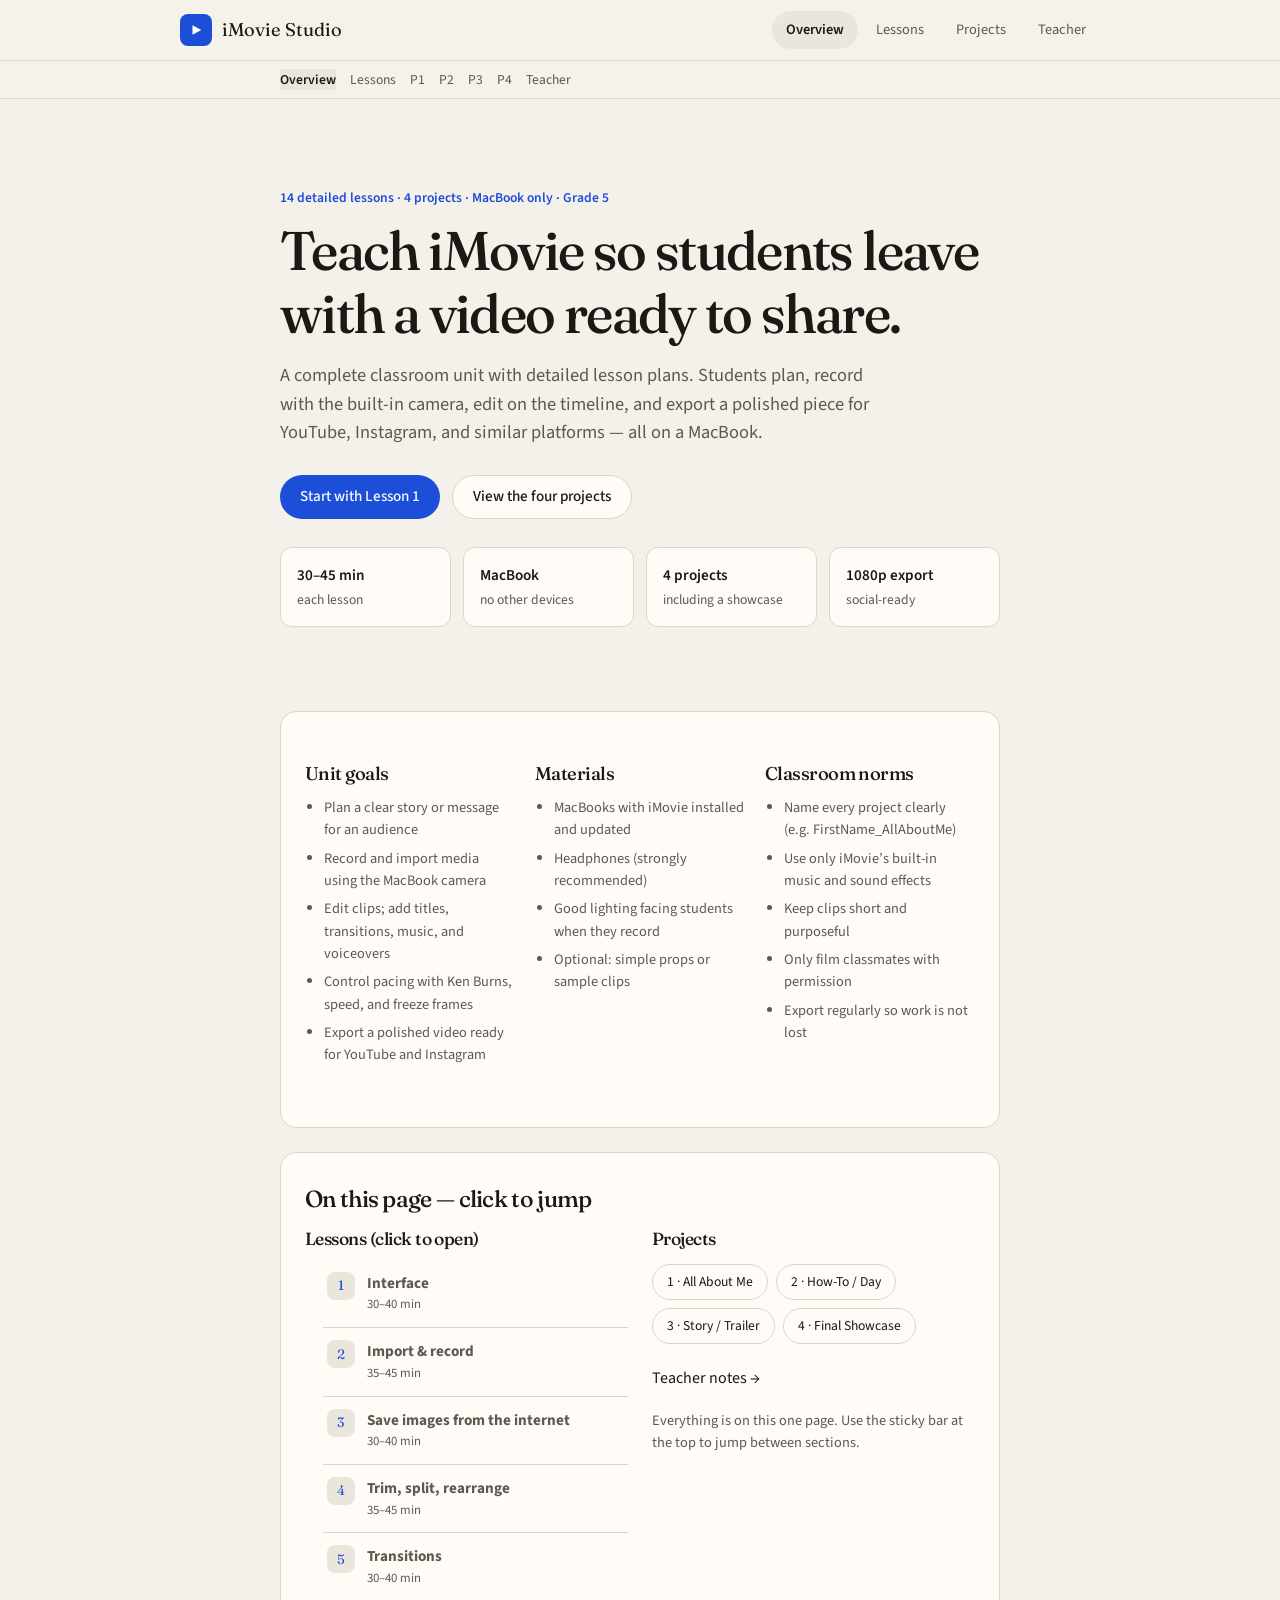
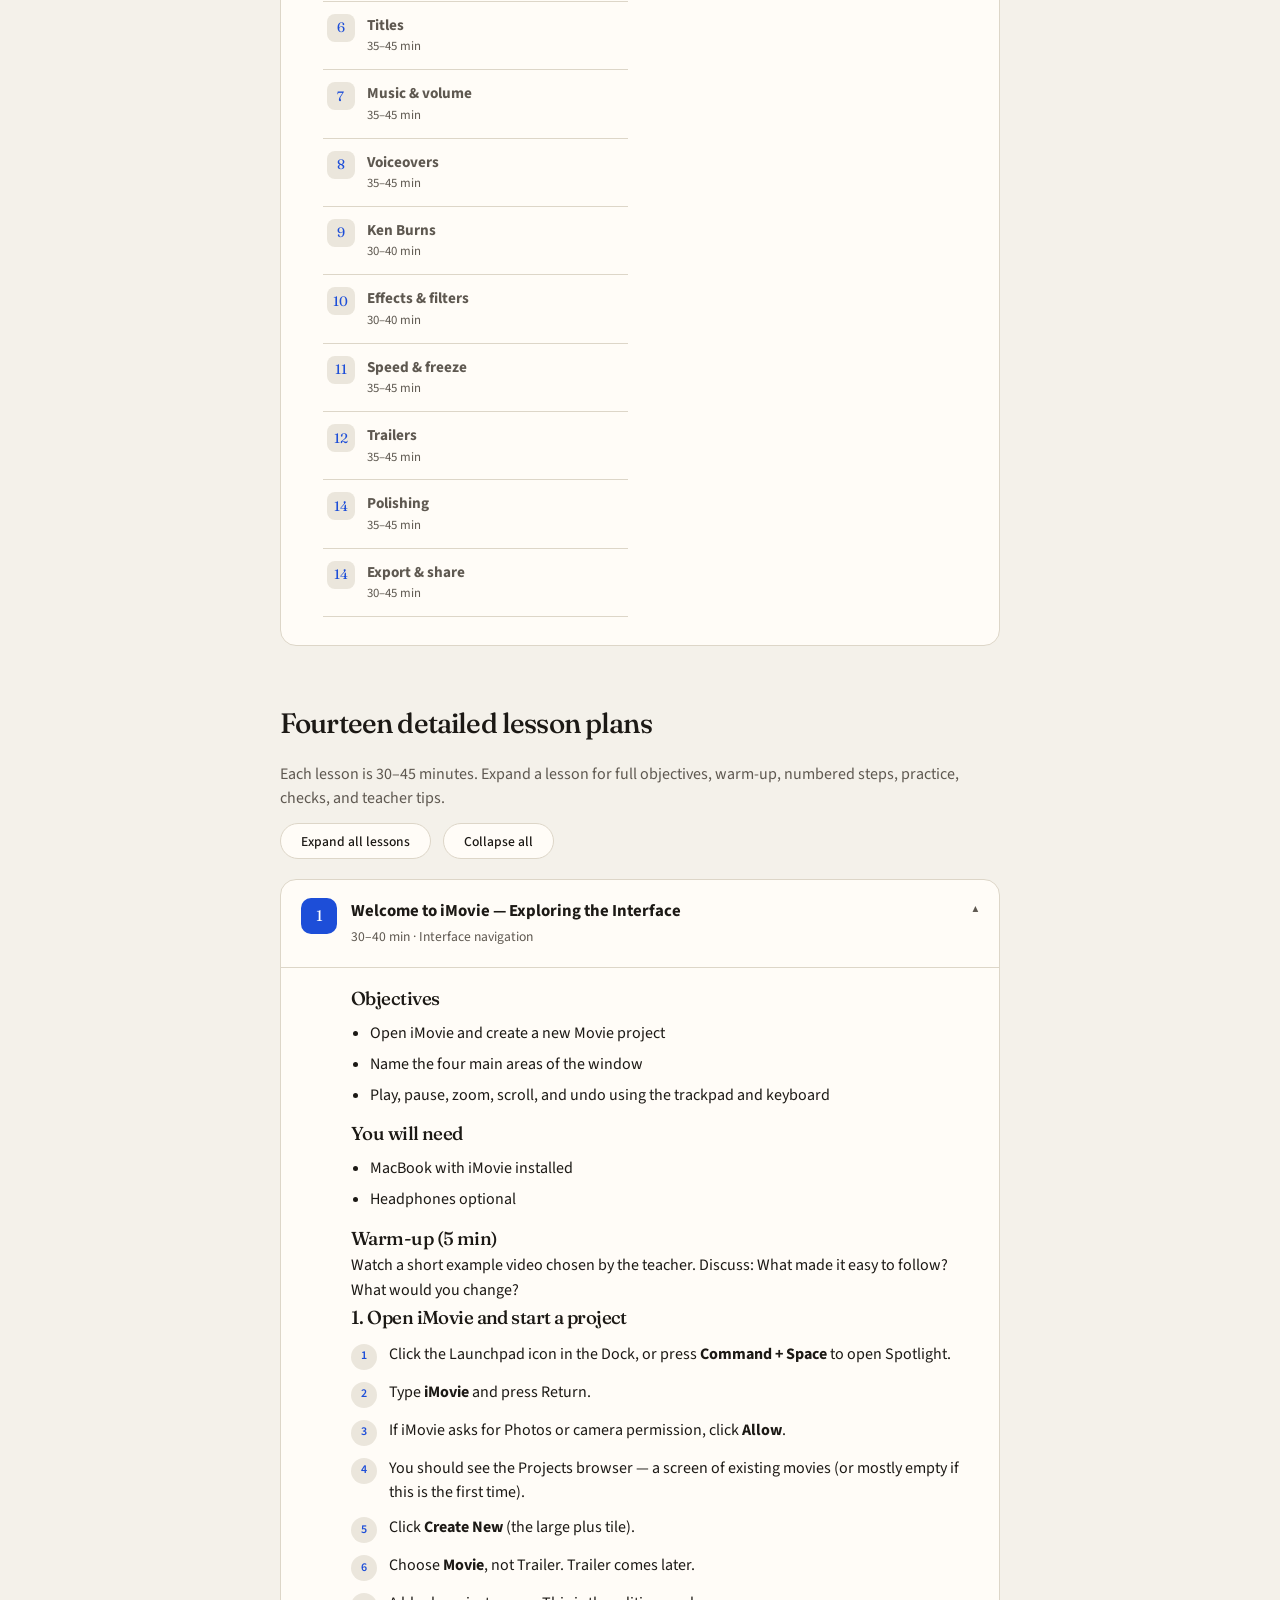
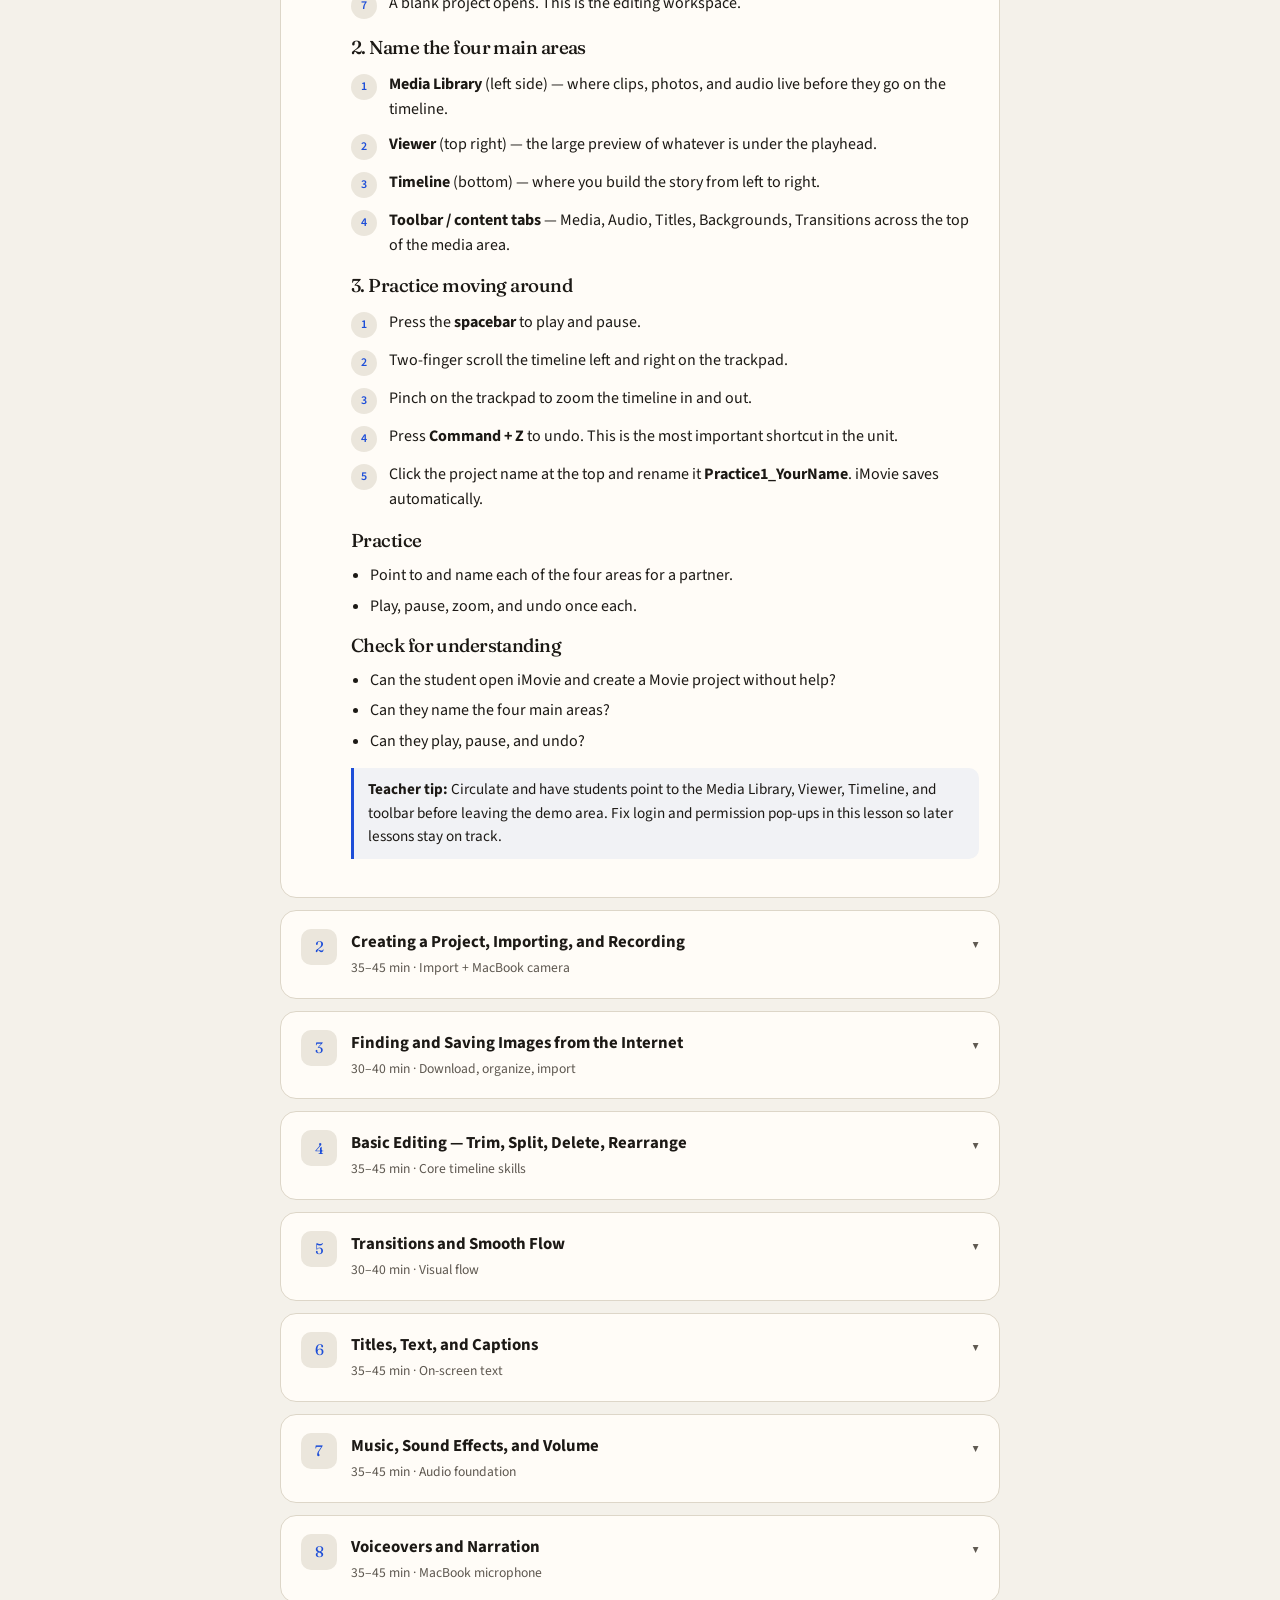
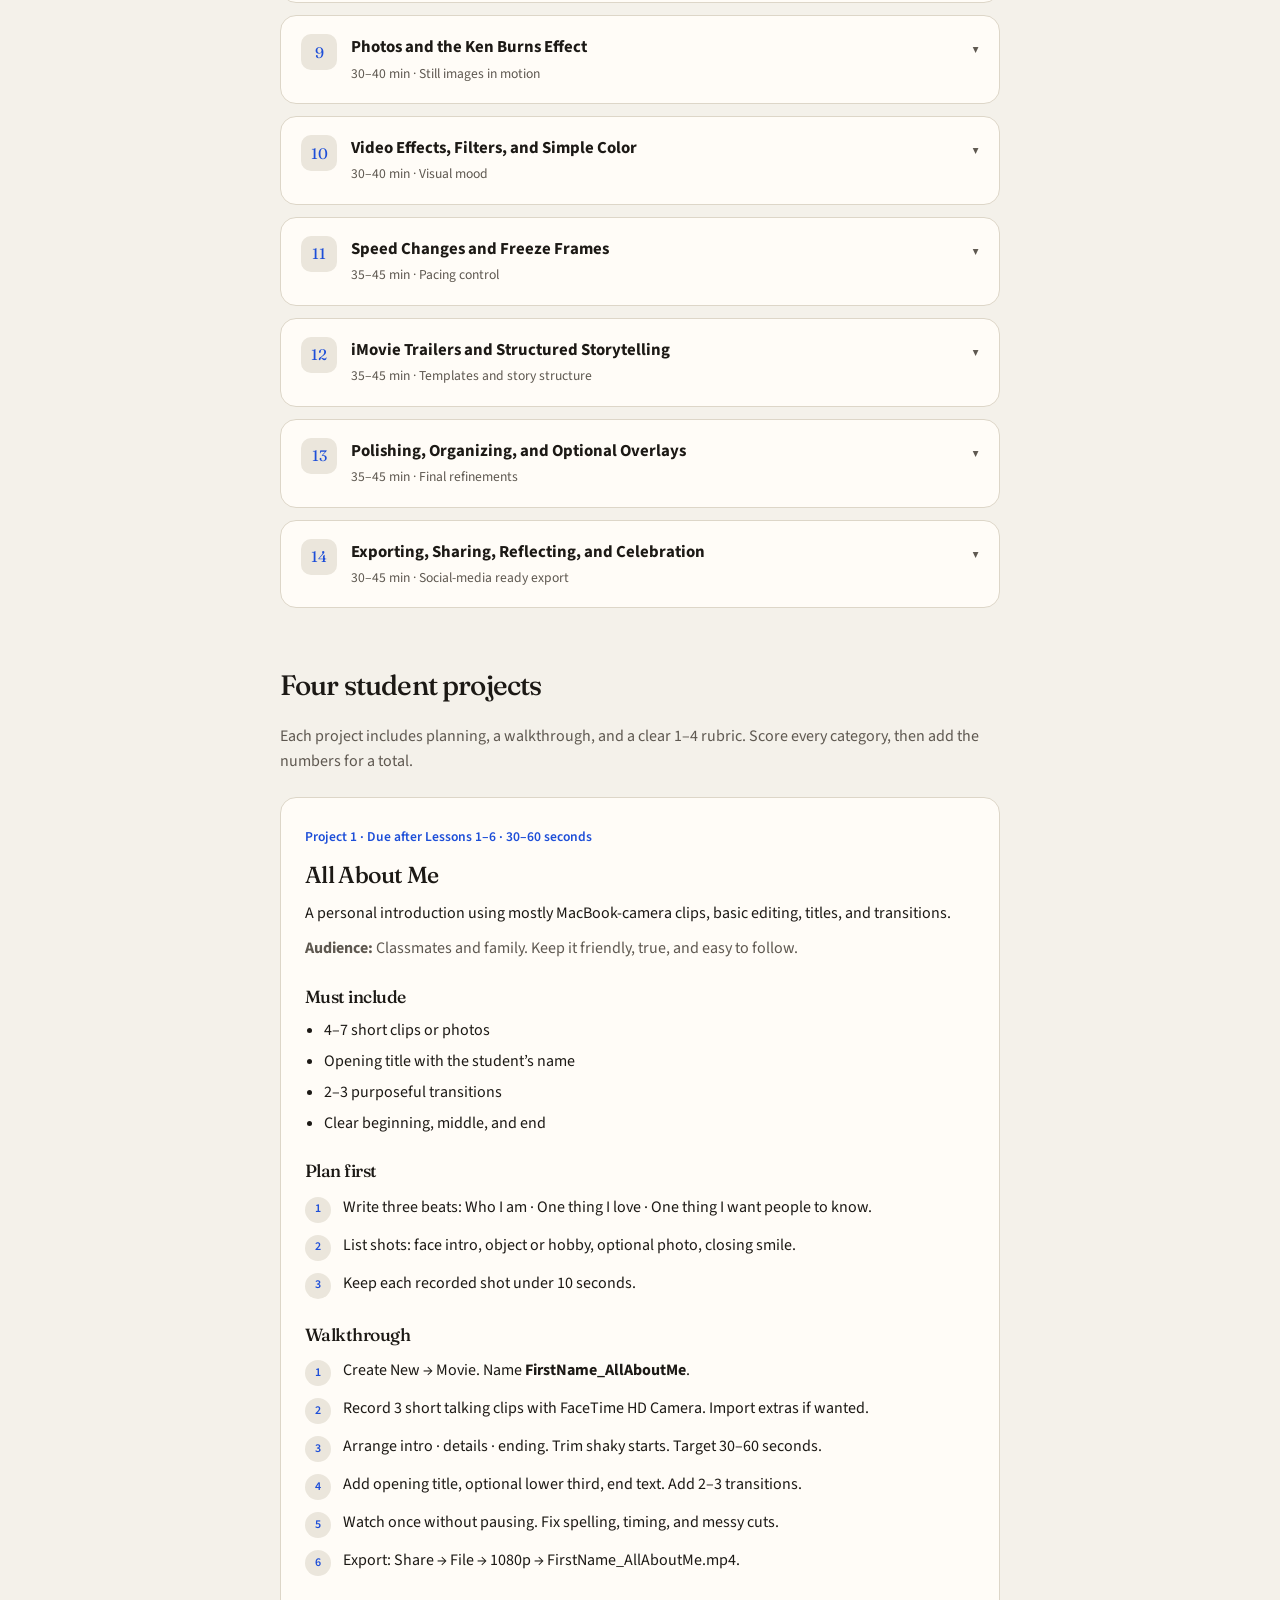
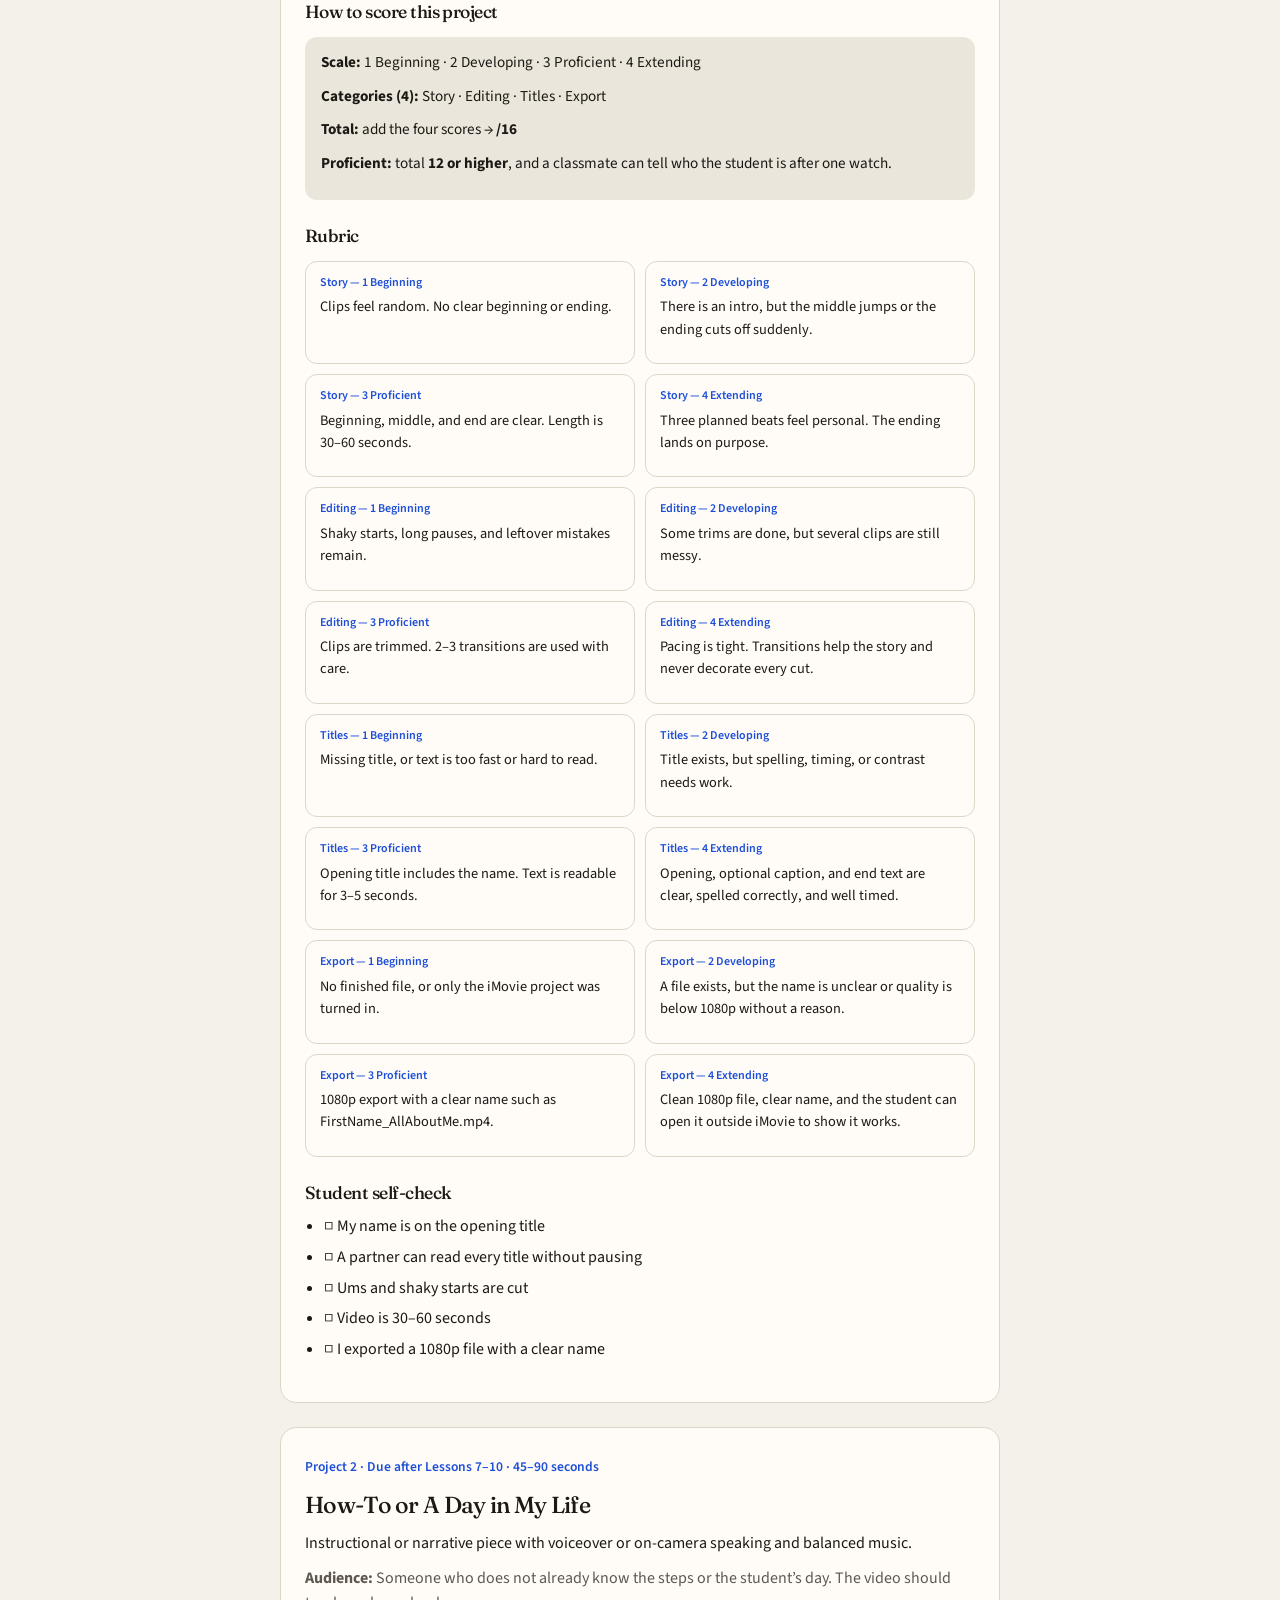
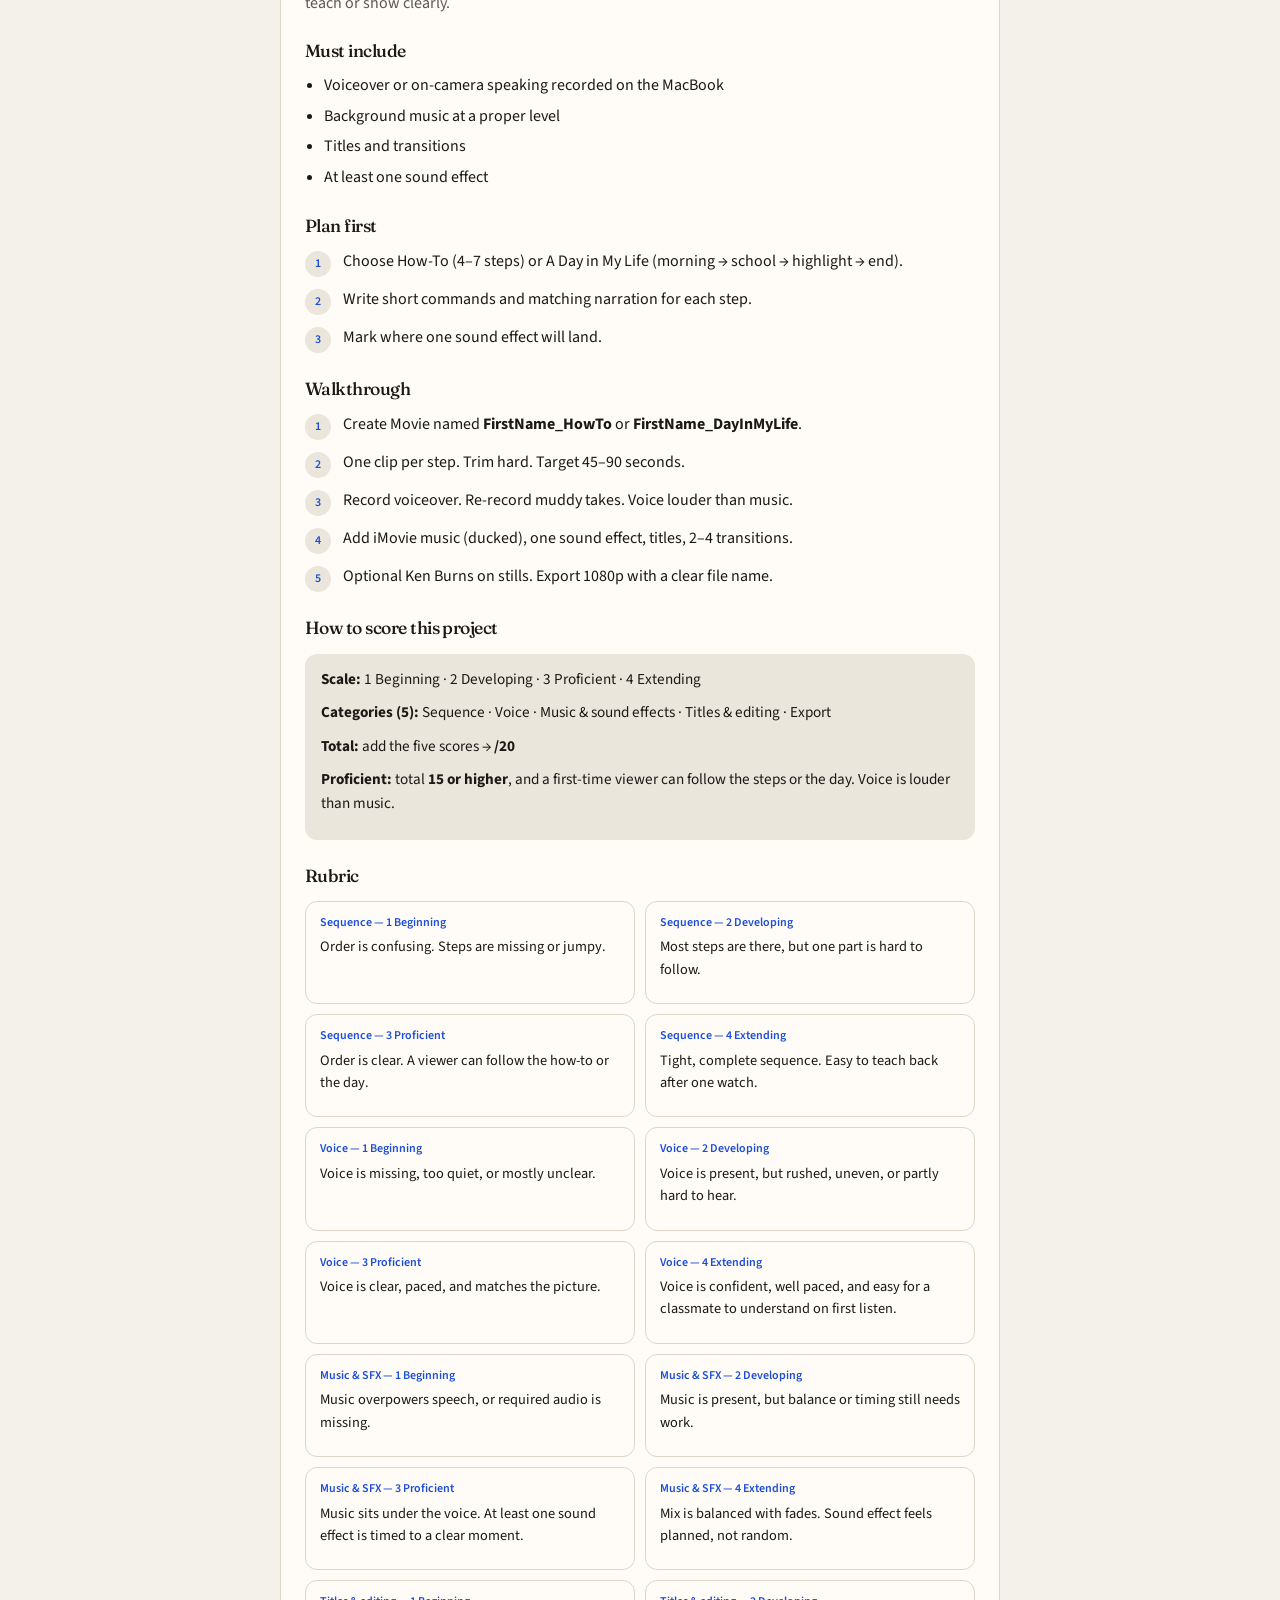
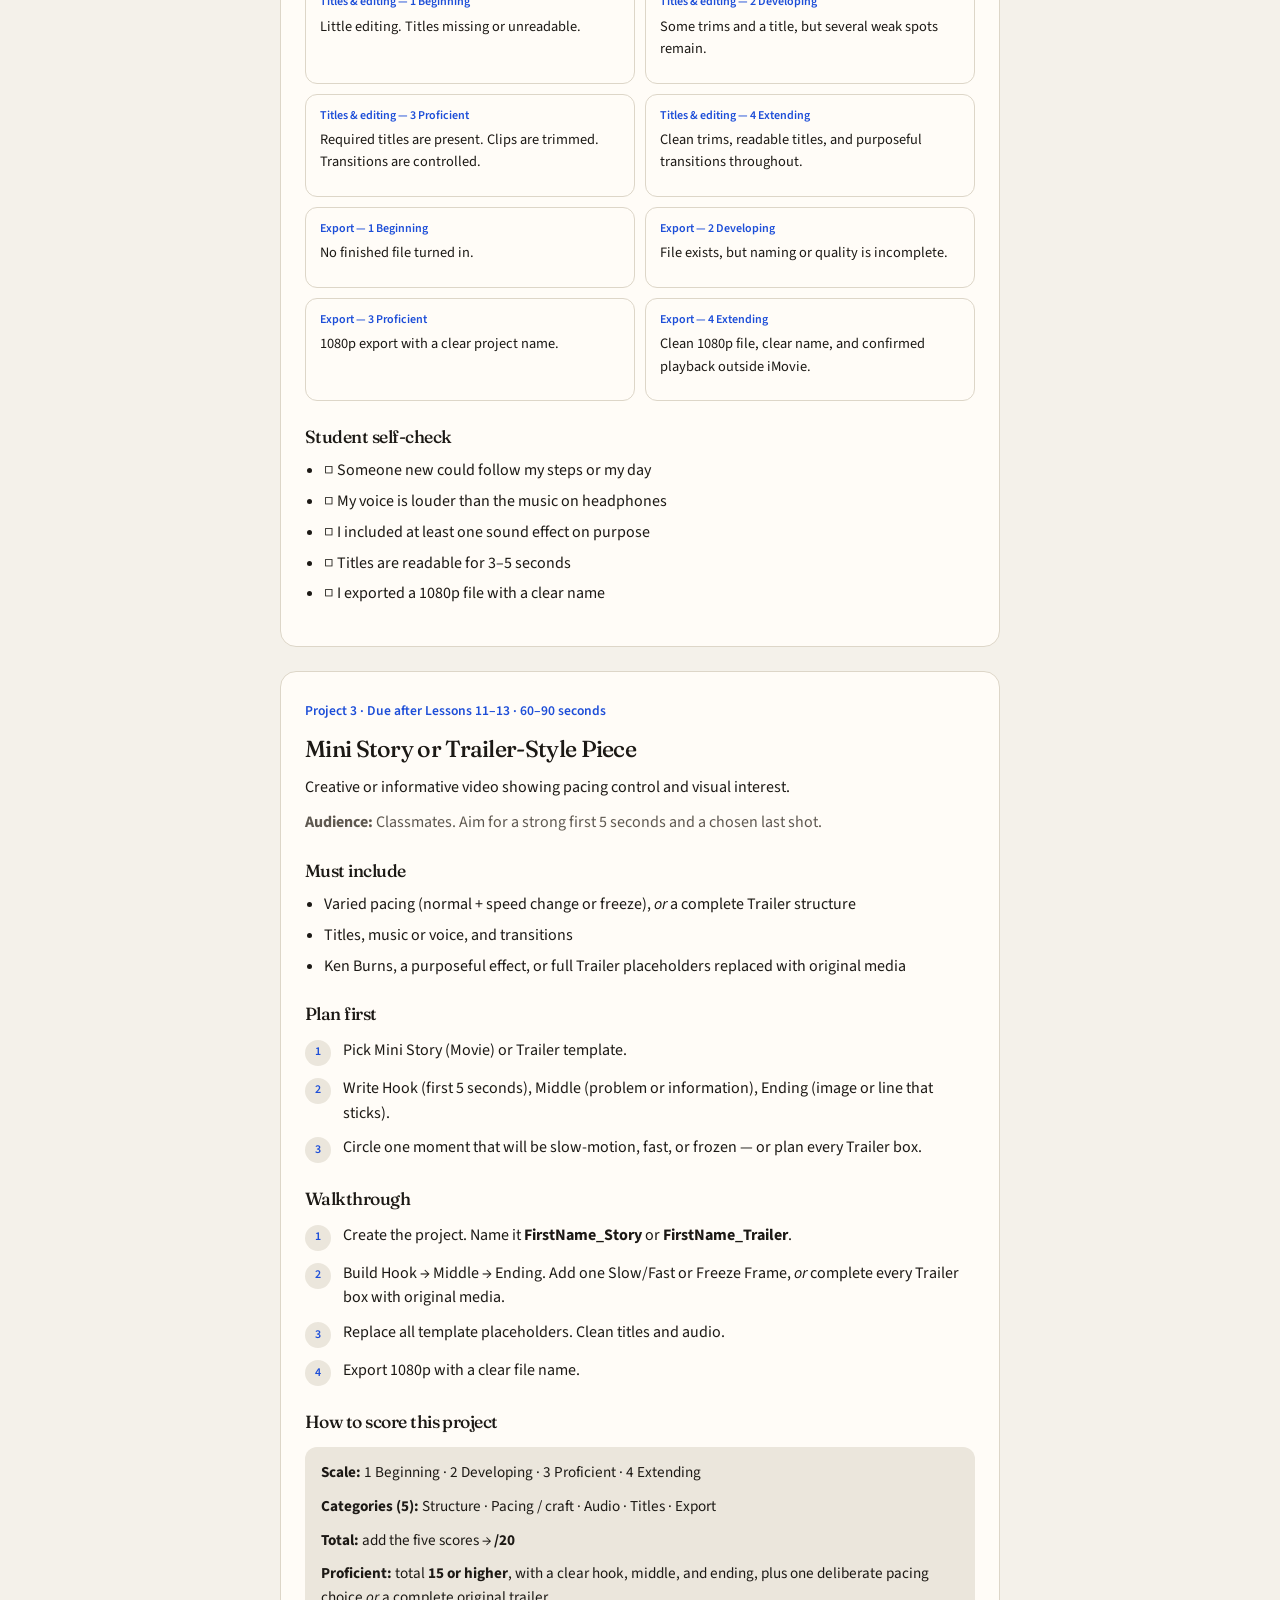
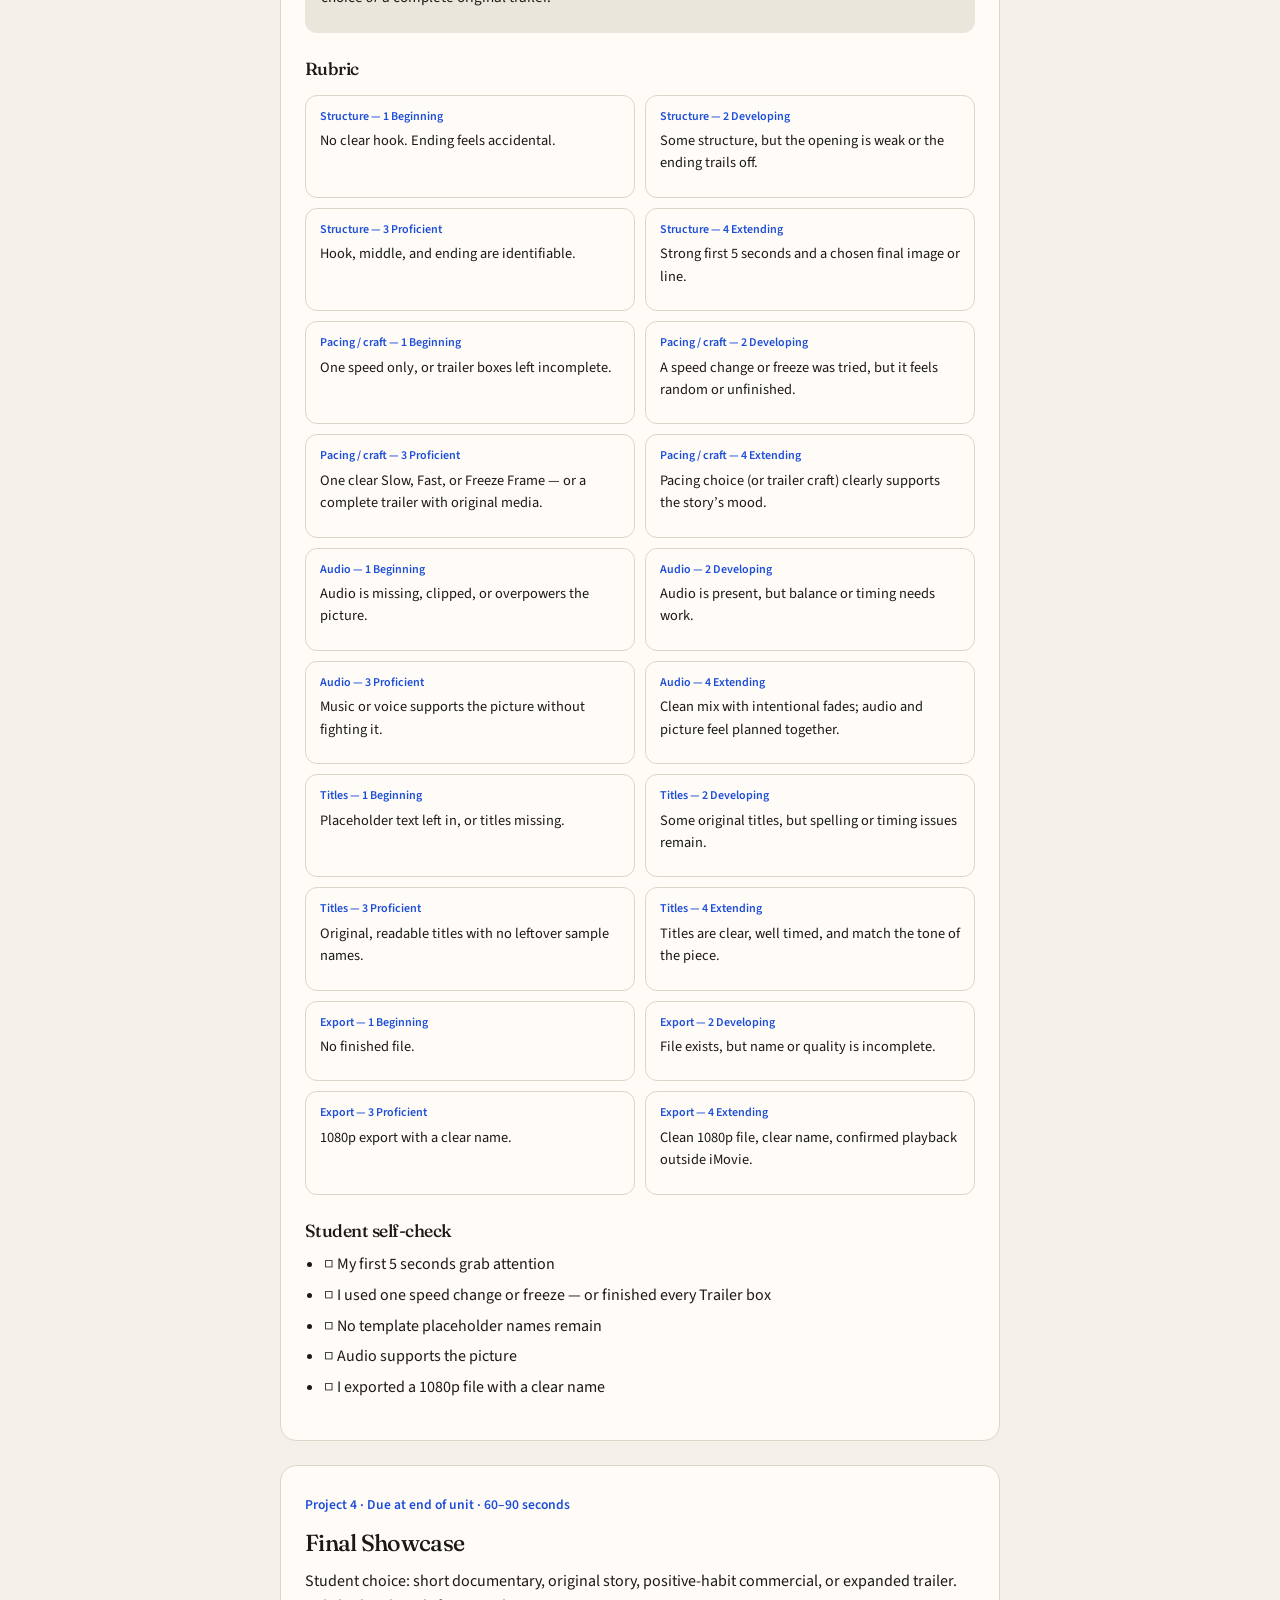
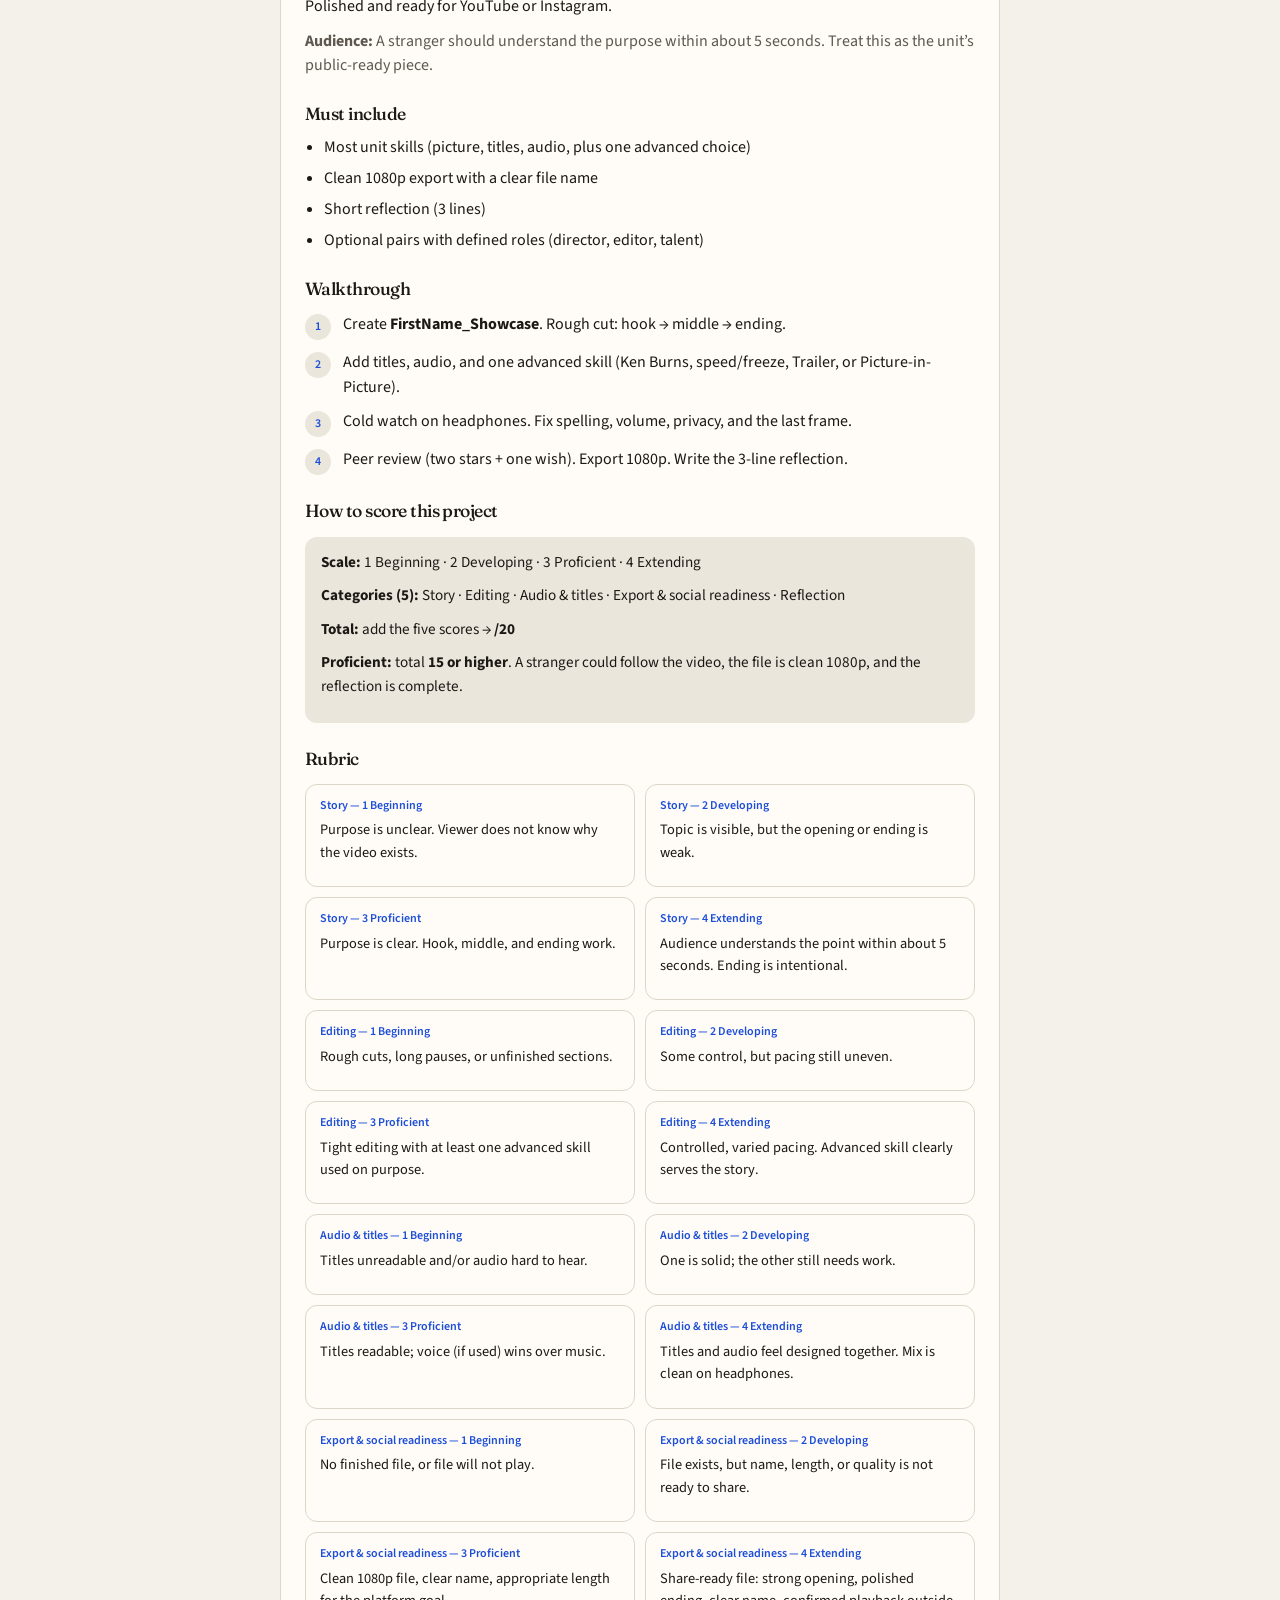
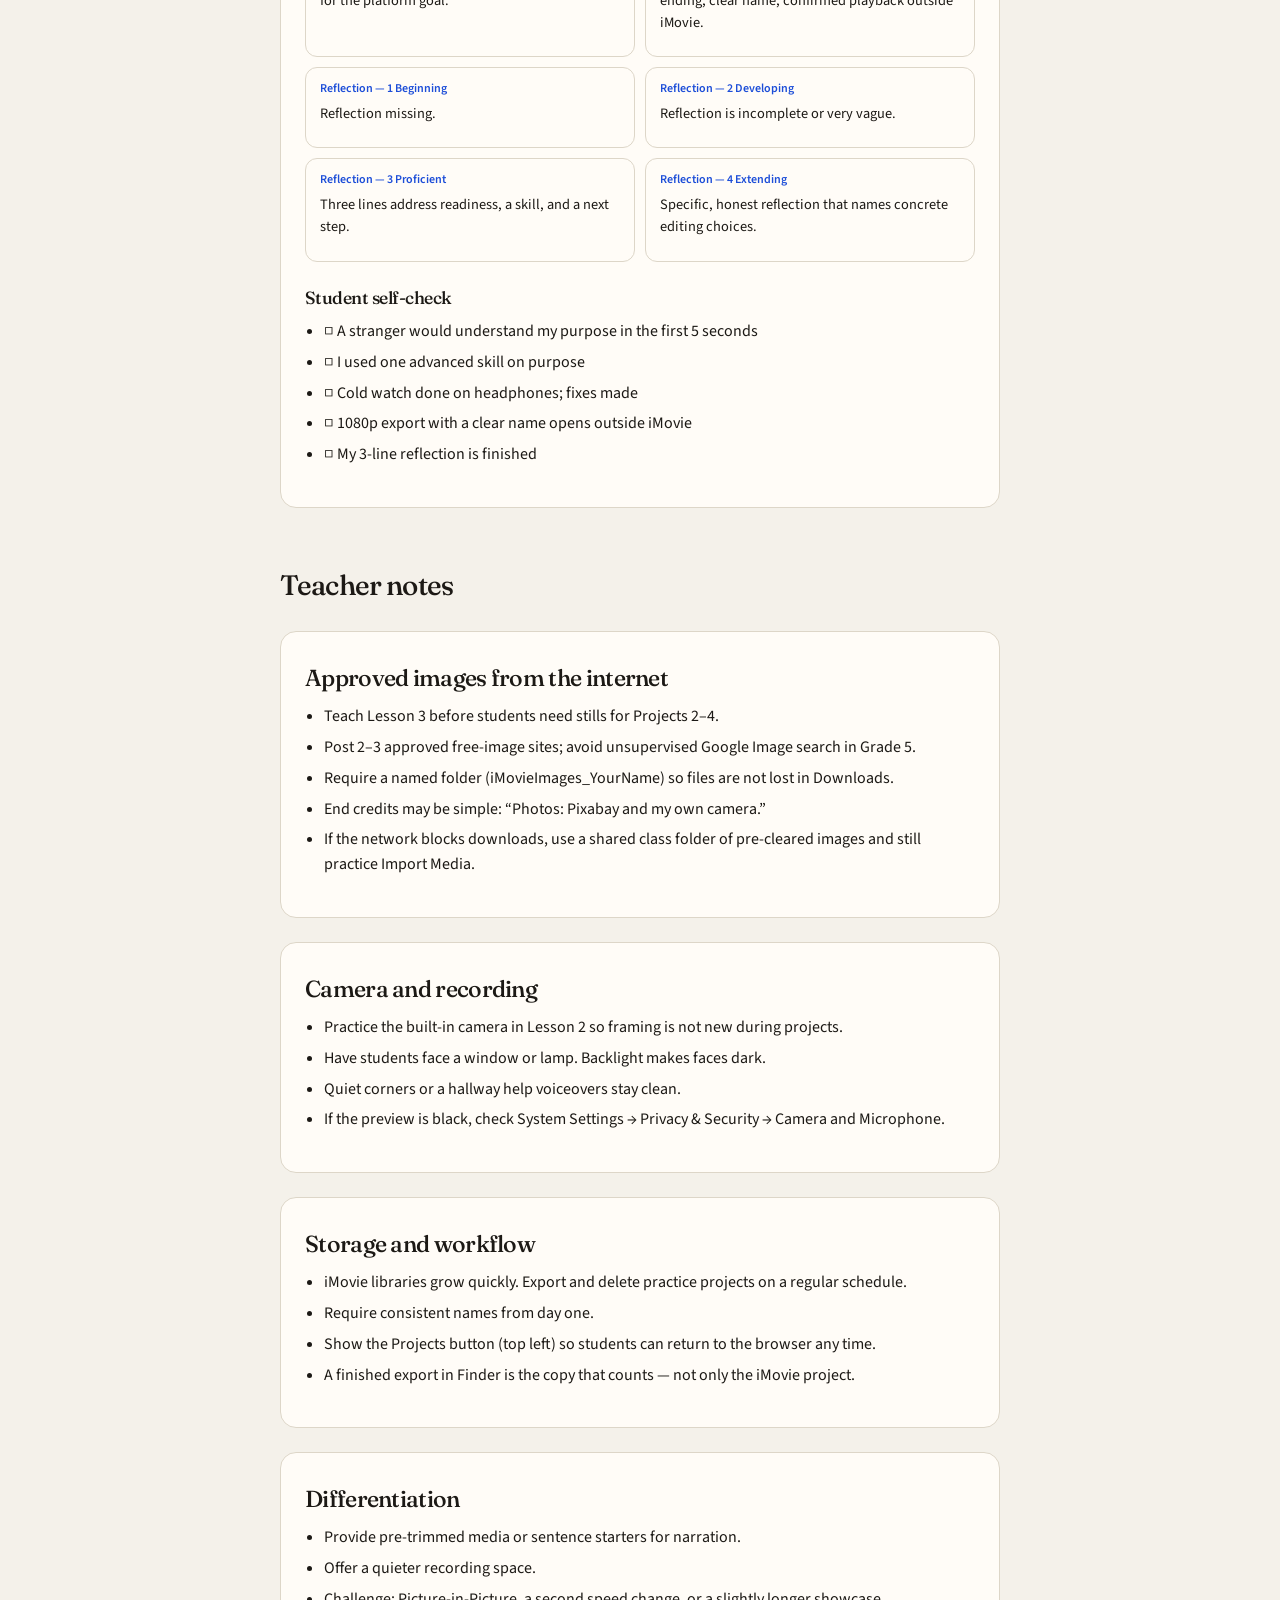
==== commit 9d836a11: "Add files via upload" ====
--- a/index.html
+++ b/index.html
@@ -85,7 +85,7 @@
 .lesson-list-click strong{display:block;font-size:.95rem}
 .lesson-list-click span{font-size:.8rem;color:var(--muted)}
 @media print{.back-top,.jump{display:none!important}}
-</style></head><body><header class="site-header"><div class="inner"><a class="logo" href="#top"><span class="logo-mark" aria-hidden="true"><svg viewBox="0 0 16 16"><path d="M4 2.5v11L14 8 4 2.5z"/></svg></span>iMovie Studio</a><nav class="nav" aria-label="Primary"><a href="#top">Overview</a><a href="#lessons">Lessons</a><a href="#projects">Projects</a><a href="#teacher">Teacher</a></nav></div></header><nav class="jump" aria-label="Page sections"><div class="inner"><a href="#top">Overview</a><a href="#lessons">Lessons</a><a href="#p1">P1</a><a href="#p2">P2</a><a href="#p3">P3</a><a href="#p4">P4</a><a href="#teacher">Teacher</a></div></nav><main class="wrap" id="top"><section class="hero"><p class="kicker">13 detailed lessons · 4 projects · MacBook only · Grade 5</p><h1>Teach iMovie so students leave with a video ready to share.</h1><p class="lead">A complete classroom unit with detailed lesson plans. Students plan, record with the built-in camera, edit on the timeline, and export a polished piece for YouTube, Instagram, and similar platforms — all on a MacBook.</p><div class="btn-row"><a class="btn btn-primary" href="#lessons">Start with Lesson 1</a><a class="btn btn-outline" href="#projects">View the four projects</a></div><dl class="stats"><div class="stat"><dt>30–45 min</dt><dd>each lesson</dd></div><div class="stat"><dt>MacBook</dt><dd>no other devices</dd></div><div class="stat"><dt>4 projects</dt><dd>including a showcase</dd></div><div class="stat"><dt>1080p export</dt><dd>social-ready</dd></div></dl></section><section class="card"><div class="three"><div><h3>Unit goals</h3><ul><li>Plan a clear story or message for an audience</li><li>Record and import media using the MacBook camera</li><li>Edit clips; add titles, transitions, music, and voiceovers</li><li>Control pacing with Ken Burns, speed, and freeze frames</li><li>Export a polished video ready for YouTube and Instagram</li></ul></div><div><h3>Materials</h3><ul><li>MacBooks with iMovie installed and updated</li><li>Headphones (strongly recommended)</li><li>Good lighting facing students when they record</li><li>Optional: simple props or sample clips</li></ul></div><div><h3>Classroom norms</h3><ul><li>Name every project clearly (e.g. FirstName_AllAboutMe)</li><li>Use only iMovie’s built-in music and sound effects</li><li>Keep clips short and purposeful</li><li>Only film classmates with permission</li><li>Export regularly so work is not lost</li></ul></div></div></section><section class="card" id="contents">
+</style></head><body><header class="site-header"><div class="inner"><a class="logo" href="#top"><span class="logo-mark" aria-hidden="true"><svg viewBox="0 0 16 16"><path d="M4 2.5v11L14 8 4 2.5z"/></svg></span>iMovie Studio</a><nav class="nav" aria-label="Primary"><a href="#top">Overview</a><a href="#lessons">Lessons</a><a href="#projects">Projects</a><a href="#teacher">Teacher</a></nav></div></header><nav class="jump" aria-label="Page sections"><div class="inner"><a href="#top">Overview</a><a href="#lessons">Lessons</a><a href="#p1">P1</a><a href="#p2">P2</a><a href="#p3">P3</a><a href="#p4">P4</a><a href="#teacher">Teacher</a></div></nav><main class="wrap" id="top"><section class="hero"><p class="kicker">14 detailed lessons · 4 projects · MacBook only · Grade 5</p><h1>Teach iMovie so students leave with a video ready to share.</h1><p class="lead">A complete classroom unit with detailed lesson plans. Students plan, record with the built-in camera, edit on the timeline, and export a polished piece for YouTube, Instagram, and similar platforms — all on a MacBook.</p><div class="btn-row"><a class="btn btn-primary" href="#lessons">Start with Lesson 1</a><a class="btn btn-outline" href="#projects">View the four projects</a></div><dl class="stats"><div class="stat"><dt>30–45 min</dt><dd>each lesson</dd></div><div class="stat"><dt>MacBook</dt><dd>no other devices</dd></div><div class="stat"><dt>4 projects</dt><dd>including a showcase</dd></div><div class="stat"><dt>1080p export</dt><dd>social-ready</dd></div></dl></section><section class="card"><div class="three"><div><h3>Unit goals</h3><ul><li>Plan a clear story or message for an audience</li><li>Record and import media using the MacBook camera</li><li>Edit clips; add titles, transitions, music, and voiceovers</li><li>Control pacing with Ken Burns, speed, and freeze frames</li><li>Export a polished video ready for YouTube and Instagram</li></ul></div><div><h3>Materials</h3><ul><li>MacBooks with iMovie installed and updated</li><li>Headphones (strongly recommended)</li><li>Good lighting facing students when they record</li><li>Optional: simple props or sample clips</li></ul></div><div><h3>Classroom norms</h3><ul><li>Name every project clearly (e.g. FirstName_AllAboutMe)</li><li>Use only iMovie’s built-in music and sound effects</li><li>Keep clips short and purposeful</li><li>Only film classmates with permission</li><li>Export regularly so work is not lost</li></ul></div></div></section><section class="card" id="contents">
 <h2>On this page — click to jump</h2>
 <div class="toc">
 <div class="col">
@@ -93,17 +93,18 @@
 <ol class="lesson-list-click">
 <li><a href="#l1" data-open="l1"><span class="n">1</span><span><strong>Interface</strong><span>30–40 min</span></span></a></li>
 <li><a href="#l2" data-open="l2"><span class="n">2</span><span><strong>Import &amp; record</strong><span>35–45 min</span></span></a></li>
-<li><a href="#l3" data-open="l3"><span class="n">3</span><span><strong>Trim, split, rearrange</strong><span>35–45 min</span></span></a></li>
-<li><a href="#l4" data-open="l4"><span class="n">4</span><span><strong>Transitions</strong><span>30–40 min</span></span></a></li>
-<li><a href="#l5" data-open="l5"><span class="n">5</span><span><strong>Titles</strong><span>35–45 min</span></span></a></li>
-<li><a href="#l6" data-open="l6"><span class="n">6</span><span><strong>Music &amp; volume</strong><span>35–45 min</span></span></a></li>
-<li><a href="#l7" data-open="l7"><span class="n">7</span><span><strong>Voiceovers</strong><span>35–45 min</span></span></a></li>
-<li><a href="#l8" data-open="l8"><span class="n">8</span><span><strong>Ken Burns</strong><span>30–40 min</span></span></a></li>
-<li><a href="#l9" data-open="l9"><span class="n">9</span><span><strong>Effects &amp; filters</strong><span>30–40 min</span></span></a></li>
-<li><a href="#l10" data-open="l10"><span class="n">10</span><span><strong>Speed &amp; freeze</strong><span>35–45 min</span></span></a></li>
-<li><a href="#l11" data-open="l11"><span class="n">11</span><span><strong>Trailers</strong><span>35–45 min</span></span></a></li>
-<li><a href="#l12" data-open="l12"><span class="n">12</span><span><strong>Polishing</strong><span>35–45 min</span></span></a></li>
-<li><a href="#l13" data-open="l13"><span class="n">13</span><span><strong>Export &amp; share</strong><span>30–45 min</span></span></a></li>
+<li><a href="#l3" data-open="l3"><span class="n">3</span><span><strong>Save images from the internet</strong><span>30–40 min</span></span></a></li>
+<li><a href="#l4" data-open="l4"><span class="n">4</span><span><strong>Trim, split, rearrange</strong><span>35–45 min</span></span></a></li>
+<li><a href="#l5" data-open="l5"><span class="n">5</span><span><strong>Transitions</strong><span>30–40 min</span></span></a></li>
+<li><a href="#l6" data-open="l6"><span class="n">6</span><span><strong>Titles</strong><span>35–45 min</span></span></a></li>
+<li><a href="#l7" data-open="l7"><span class="n">7</span><span><strong>Music &amp; volume</strong><span>35–45 min</span></span></a></li>
+<li><a href="#l8" data-open="l8"><span class="n">8</span><span><strong>Voiceovers</strong><span>35–45 min</span></span></a></li>
+<li><a href="#l9" data-open="l9"><span class="n">9</span><span><strong>Ken Burns</strong><span>30–40 min</span></span></a></li>
+<li><a href="#l10" data-open="l10"><span class="n">10</span><span><strong>Effects &amp; filters</strong><span>30–40 min</span></span></a></li>
+<li><a href="#l11" data-open="l11"><span class="n">11</span><span><strong>Speed &amp; freeze</strong><span>35–45 min</span></span></a></li>
+<li><a href="#l12" data-open="l12"><span class="n">12</span><span><strong>Trailers</strong><span>35–45 min</span></span></a></li>
+<li><a href="#l13" data-open="l13"><span class="n">14</span><span><strong>Polishing</strong><span>35–45 min</span></span></a></li>
+<li><a href="#l14" data-open="l14"><span class="n">14</span><span><strong>Export &amp; share</strong><span>30–45 min</span></span></a></li>
 </ol>
 </div>
 <div class="col">
@@ -118,7 +119,7 @@
 <p class="muted" style="margin-top:12px;font-size:.9rem">Everything is on this one page. Use the sticky bar at the top to jump between sections.</p>
 </div>
 </div>
-</section><h2 class="section-title" id="lessons">Thirteen detailed lesson plans</h2>
+</section><h2 class="section-title" id="lessons">Fourteen detailed lesson plans</h2>
 <p class="muted" style="margin-bottom:12px">Each lesson is 30–45 minutes. Expand a lesson for full objectives, warm-up, numbered steps, practice, checks, and teacher tips.</p>
 <div class="btn-row" style="margin-bottom:20px">
 <button type="button" class="btn btn-outline" id="expandAll" style="height:36px;font-size:.85rem">Expand all lessons</button>
@@ -231,8 +232,99 @@
 </div>
 </details>
 
+
 <details class="lesson" id="l3">
-<summary><span class="lesson-num">3</span><span class="lesson-head"><strong>Basic Editing — Trim, Split, Delete, Rearrange</strong><span>35–45 min · Core timeline skills</span></span><span class="chev" aria-hidden="true">▼</span></summary>
+<summary><span class="lesson-num">3</span><span class="lesson-head"><strong>Finding and Saving Images from the Internet</strong><span>30–40 min · Download, organize, import</span></span><span class="chev" aria-hidden="true">▼</span></summary>
+<div class="lesson-body">
+<h3>Objectives</h3>
+<ul>
+<li>Find appropriate images from teacher-approved websites</li>
+<li>Save images to a clear folder on the MacBook</li>
+<li>Import saved images into an iMovie project</li>
+<li>Practice simple digital citizenship (permission, attribution, safe search)</li>
+</ul>
+<h3>You will need</h3>
+<ul>
+<li>MacBook with Safari (or Chrome) and iMovie</li>
+<li>Teacher-approved image sites (list on the board)</li>
+<li>An iMovie project open (or create ImagePractice_YourName)</li>
+</ul>
+<h3>Warm-up (5 min)</h3>
+<p>Show two images on the projector: one the teacher owns or has permission to use, and one that is a famous logo or movie character. Ask: <em>Which one is safer to put in a school video we might share? Why?</em></p>
+<div class="callout"><strong>Class rule for this unit:</strong> Only use (1) photos you took, (2) images the teacher provides, or (3) images from the approved free sites listed in class. When you use a web image, add a short credit in your end titles (example: “Photo: Pixabay”).</div>
+
+<h3>1. Know where you are allowed to search</h3>
+<ol class="steps">
+<li><span class="n">1</span><span>Use only sites your teacher lists. Common classroom choices: <strong>Pixabay</strong>, <strong>Unsplash</strong>, <strong>Wikimedia Commons</strong>, or a folder the teacher shared.</span></li>
+<li><span class="n">2</span><span>Do <strong>not</strong> download random images from social media, shopping sites, or search results that show copyrighted characters, logos, or watermarks.</span></li>
+<li><span class="n">3</span><span>If you are unsure, ask before you save.</span></li>
+</ol>
+
+<h3>2. Create a project folder on the MacBook</h3>
+<ol class="steps">
+<li><span class="n">1</span><span>Click the <strong>Finder</strong> icon in the Dock.</span></li>
+<li><span class="n">2</span><span>In the sidebar, click <strong>Desktop</strong> (or Documents if the teacher prefers).</span></li>
+<li><span class="n">3</span><span>From the menu bar choose <strong>File → New Folder</strong> (or press <strong>Shift + Command + N</strong>).</span></li>
+<li><span class="n">4</span><span>Name the folder <strong>iMovieImages_YourName</strong>. Press Return.</span></li>
+<li><span class="n">5</span><span>Keep this folder for the whole unit. All web images for iMovie go here first — not scattered in Downloads.</span></li>
+</ol>
+
+<h3>3. Find and save an image (Safari)</h3>
+<ol class="steps">
+<li><span class="n">1</span><span>Open <strong>Safari</strong>.</span></li>
+<li><span class="n">2</span><span>Go to a teacher-approved site (type the address carefully, or use a link the teacher shared).</span></li>
+<li><span class="n">3</span><span>Search for a simple topic you need (example: “mountain”, “bicycle”, “library”). Prefer clear photos, not memes or text-heavy graphics.</span></li>
+<li><span class="n">4</span><span>Click the image to open a larger view when the site allows it.</span></li>
+<li><span class="n">5</span><span><strong>Control-click</strong> (or right-click with a mouse) on the image.</span></li>
+<li><span class="n">6</span><span>Choose <strong>Save Image As…</strong> (wording may be “Download Linked File As…” on some pages).</span></li>
+<li><span class="n">7</span><span>In the save dialog, navigate to your <strong>iMovieImages_YourName</strong> folder.</span></li>
+<li><span class="n">8</span><span>Give the file a clear name before saving, for example <strong>mountain_trail.jpg</strong> or <strong>bike_helmet.png</strong>. Avoid names like <em>IMG_4821</em> or <em>download</em>.</span></li>
+<li><span class="n">9</span><span>Click <strong>Save</strong>.</span></li>
+</ol>
+
+<h3>4. Check the file in Finder</h3>
+<ol class="steps">
+<li><span class="n">1</span><span>Open Finder and open your <strong>iMovieImages_YourName</strong> folder.</span></li>
+<li><span class="n">2</span><span>Confirm the image is there. Click it once and press the spacebar for Quick Look.</span></li>
+<li><span class="n">3</span><span>If the file is tiny, blurry, or not the image you wanted, delete it and try again from the website.</span></li>
+<li><span class="n">4</span><span>Save <strong>2–4 images</strong> maximum for today’s practice so the folder stays organized.</span></li>
+</ol>
+
+<h3>5. Import the images into iMovie</h3>
+<ol class="steps">
+<li><span class="n">1</span><span>Open iMovie and open your practice project (or <strong>Create New → Movie</strong> named <strong>ImagePractice_YourName</strong>).</span></li>
+<li><span class="n">2</span><span>Click the <strong>Import Media</strong> button (downward arrow).</span></li>
+<li><span class="n">3</span><span>Navigate to Desktop (or Documents) → <strong>iMovieImages_YourName</strong>.</span></li>
+<li><span class="n">4</span><span>Select the images you need → click <strong>Import Selected</strong>.</span></li>
+<li><span class="n">5</span><span>The photos appear in Project Media. Drag one onto the timeline to confirm it works.</span></li>
+<li><span class="n">6</span><span>Optional: leave the photo on the timeline for Lesson 8 (Ken Burns). For today, importing successfully is the goal.</span></li>
+</ol>
+
+<h3>6. Credit the source (good habit)</h3>
+<ol class="steps">
+<li><span class="n">1</span><span>On paper or in Notes, write the site name for each image you saved (example: Pixabay — mountain trail).</span></li>
+<li><span class="n">2</span><span>When you finish a real project, add a short end title such as: <strong>Photos: Pixabay and my own camera</strong>.</span></li>
+<li><span class="n">3</span><span>You do not need a full bibliography in Grade 5, but you <em>do</em> need honest credit and approved sources.</span></li>
+</ol>
+
+<h3>Practice</h3>
+<ul>
+<li>Create the folder <strong>iMovieImages_YourName</strong>.</li>
+<li>Save 2 appropriate images from an approved site with clear file names.</li>
+<li>Import both into iMovie and place one on the timeline.</li>
+<li>Write the source name for each image.</li>
+</ul>
+<h3>Check for understanding</h3>
+<ul>
+<li>Can the student save an image into their named folder (not a mystery Downloads pile)?</li>
+<li>Can they import that image into iMovie without help?</li>
+<li>Can they name one rule about which images are allowed?</li>
+</ul>
+<div class="tip"><strong>Teacher tip:</strong> Post 2–3 approved URLs on the board before the lesson. For Grade 5, avoid open Google Image search unless you pre-teach <em>Tools → Usage rights</em> and supervise closely. If bandwidth or filtering is an issue, provide a shared class folder of pre-cleared images and still teach the Save → Folder → Import path using those files. Watch for students saving entire web pages by mistake — they need the image file (.jpg / .png), not an .html file.</div>
+</div>
+</details>
+<details class="lesson" id="l4">
+<summary><span class="lesson-num">4</span><span class="lesson-head"><strong>Basic Editing — Trim, Split, Delete, Rearrange</strong><span>35–45 min · Core timeline skills</span></span><span class="chev" aria-hidden="true">▼</span></summary>
 <div class="lesson-body">
 <h3>Objectives</h3>
 <ul>
@@ -278,8 +370,8 @@
 </div>
 </details>
 
-<details class="lesson" id="l4">
-<summary><span class="lesson-num">4</span><span class="lesson-head"><strong>Transitions and Smooth Flow</strong><span>30–40 min · Visual flow</span></span><span class="chev" aria-hidden="true">▼</span></summary>
+<details class="lesson" id="l5">
+<summary><span class="lesson-num">5</span><span class="lesson-head"><strong>Transitions and Smooth Flow</strong><span>30–40 min · Visual flow</span></span><span class="chev" aria-hidden="true">▼</span></summary>
 <div class="lesson-body">
 <h3>Objectives</h3>
 <ul>
@@ -323,8 +415,8 @@
 </div>
 </details>
 
-<details class="lesson" id="l5">
-<summary><span class="lesson-num">5</span><span class="lesson-head"><strong>Titles, Text, and Captions</strong><span>35–45 min · On-screen text</span></span><span class="chev" aria-hidden="true">▼</span></summary>
+<details class="lesson" id="l6">
+<summary><span class="lesson-num">6</span><span class="lesson-head"><strong>Titles, Text, and Captions</strong><span>35–45 min · On-screen text</span></span><span class="chev" aria-hidden="true">▼</span></summary>
 <div class="lesson-body">
 <h3>Objectives</h3>
 <ul>
@@ -368,8 +460,8 @@
 </div>
 </details>
 
-<details class="lesson" id="l6">
-<summary><span class="lesson-num">6</span><span class="lesson-head"><strong>Music, Sound Effects, and Volume</strong><span>35–45 min · Audio foundation</span></span><span class="chev" aria-hidden="true">▼</span></summary>
+<details class="lesson" id="l7">
+<summary><span class="lesson-num">7</span><span class="lesson-head"><strong>Music, Sound Effects, and Volume</strong><span>35–45 min · Audio foundation</span></span><span class="chev" aria-hidden="true">▼</span></summary>
 <div class="lesson-body">
 <h3>Objectives</h3>
 <ul>
@@ -413,8 +505,8 @@
 </div>
 </details>
 
-<details class="lesson" id="l7">
-<summary><span class="lesson-num">7</span><span class="lesson-head"><strong>Voiceovers and Narration</strong><span>35–45 min · MacBook microphone</span></span><span class="chev" aria-hidden="true">▼</span></summary>
+<details class="lesson" id="l8">
+<summary><span class="lesson-num">8</span><span class="lesson-head"><strong>Voiceovers and Narration</strong><span>35–45 min · MacBook microphone</span></span><span class="chev" aria-hidden="true">▼</span></summary>
 <div class="lesson-body">
 <h3>Objectives</h3>
 <ul>
@@ -458,8 +550,8 @@
 </div>
 </details>
 
-<details class="lesson" id="l8">
-<summary><span class="lesson-num">8</span><span class="lesson-head"><strong>Photos and the Ken Burns Effect</strong><span>30–40 min · Still images in motion</span></span><span class="chev" aria-hidden="true">▼</span></summary>
+<details class="lesson" id="l9">
+<summary><span class="lesson-num">9</span><span class="lesson-head"><strong>Photos and the Ken Burns Effect</strong><span>30–40 min · Still images in motion</span></span><span class="chev" aria-hidden="true">▼</span></summary>
 <div class="lesson-body">
 <h3>Objectives</h3>
 <ul>
@@ -505,8 +597,8 @@
 </div>
 </details>
 
-<details class="lesson" id="l9">
-<summary><span class="lesson-num">9</span><span class="lesson-head"><strong>Video Effects, Filters, and Simple Color</strong><span>30–40 min · Visual mood</span></span><span class="chev" aria-hidden="true">▼</span></summary>
+<details class="lesson" id="l10">
+<summary><span class="lesson-num">10</span><span class="lesson-head"><strong>Video Effects, Filters, and Simple Color</strong><span>30–40 min · Visual mood</span></span><span class="chev" aria-hidden="true">▼</span></summary>
 <div class="lesson-body">
 <h3>Objectives</h3>
 <ul>
@@ -548,8 +640,8 @@
 </div>
 </details>
 
-<details class="lesson" id="l10">
-<summary><span class="lesson-num">10</span><span class="lesson-head"><strong>Speed Changes and Freeze Frames</strong><span>35–45 min · Pacing control</span></span><span class="chev" aria-hidden="true">▼</span></summary>
+<details class="lesson" id="l11">
+<summary><span class="lesson-num">11</span><span class="lesson-head"><strong>Speed Changes and Freeze Frames</strong><span>35–45 min · Pacing control</span></span><span class="chev" aria-hidden="true">▼</span></summary>
 <div class="lesson-body">
 <h3>Objectives</h3>
 <ul>
@@ -595,8 +687,8 @@
 </div>
 </details>
 
-<details class="lesson" id="l11">
-<summary><span class="lesson-num">11</span><span class="lesson-head"><strong>iMovie Trailers and Structured Storytelling</strong><span>35–45 min · Templates and story structure</span></span><span class="chev" aria-hidden="true">▼</span></summary>
+<details class="lesson" id="l12">
+<summary><span class="lesson-num">12</span><span class="lesson-head"><strong>iMovie Trailers and Structured Storytelling</strong><span>35–45 min · Templates and story structure</span></span><span class="chev" aria-hidden="true">▼</span></summary>
 <div class="lesson-body">
 <h3>Objectives</h3>
 <ul>
@@ -641,8 +733,8 @@
 </div>
 </details>
 
-<details class="lesson" id="l12">
-<summary><span class="lesson-num">12</span><span class="lesson-head"><strong>Polishing, Organizing, and Optional Overlays</strong><span>35–45 min · Final refinements</span></span><span class="chev" aria-hidden="true">▼</span></summary>
+<details class="lesson" id="l13">
+<summary><span class="lesson-num">13</span><span class="lesson-head"><strong>Polishing, Organizing, and Optional Overlays</strong><span>35–45 min · Final refinements</span></span><span class="chev" aria-hidden="true">▼</span></summary>
 <div class="lesson-body">
 <h3>Objectives</h3>
 <ul>
@@ -687,8 +779,8 @@
 </div>
 </details>
 
-<details class="lesson" id="l13">
-<summary><span class="lesson-num">13</span><span class="lesson-head"><strong>Exporting, Sharing, Reflecting, and Celebration</strong><span>30–45 min · Social-media ready export</span></span><span class="chev" aria-hidden="true">▼</span></summary>
+<details class="lesson" id="l14">
+<summary><span class="lesson-num">14</span><span class="lesson-head"><strong>Exporting, Sharing, Reflecting, and Celebration</strong><span>30–45 min · Social-media ready export</span></span><span class="chev" aria-hidden="true">▼</span></summary>
 <div class="lesson-body">
 <h3>Objectives</h3>
 <ul>
@@ -735,7 +827,7 @@
 <p class="muted" style="margin-bottom:20px">Each project includes planning, a walkthrough, and a clear 1–4 rubric. Score every category, then add the numbers for a total.</p>
 
 <article class="card" id="p1">
-<p class="kicker">Project 1 · Due after Lessons 1–5 · 30–60 seconds</p>
+<p class="kicker">Project 1 · Due after Lessons 1–6 · 30–60 seconds</p>
 <h2>All About Me</h2>
 <p>A personal introduction using mostly MacBook-camera clips, basic editing, titles, and transitions.</p>
 <p class="muted"><strong>Audience:</strong> Classmates and family. Keep it friendly, true, and easy to follow.</p>
@@ -804,7 +896,7 @@
 </article>
 
 <article class="card" id="p2">
-<p class="kicker">Project 2 · Due after Lessons 6–9 · 45–90 seconds</p>
+<p class="kicker">Project 2 · Due after Lessons 7–10 · 45–90 seconds</p>
 <h2>How-To or A Day in My Life</h2>
 <p>Instructional or narrative piece with voiceover or on-camera speaking and balanced music.</p>
 <p class="muted"><strong>Audience:</strong> Someone who does not already know the steps or the student’s day. The video should teach or show clearly.</p>
@@ -877,7 +969,7 @@
 </article>
 
 <article class="card" id="p3">
-<p class="kicker">Project 3 · Due after Lessons 10–12 · 60–90 seconds</p>
+<p class="kicker">Project 3 · Due after Lessons 11–13 · 60–90 seconds</p>
 <h2>Mini Story or Trailer-Style Piece</h2>
 <p>Creative or informative video showing pacing control and visual interest.</p>
 <p class="muted"><strong>Audience:</strong> Classmates. Aim for a strong first 5 seconds and a chosen last shot.</p>
@@ -1013,7 +1105,15 @@
 </ul>
 </article>
 
-<h2 class="section-title" id="teacher">Teacher notes</h2><article class="card"><h2>Camera and recording</h2><ul><li>Practice the built-in camera in Lesson 2 so framing is not new during projects.</li><li>Have students face a window or lamp. Backlight makes faces dark.</li><li>Quiet corners or a hallway help voiceovers stay clean.</li><li>If the preview is black, check System Settings → Privacy &amp; Security → Camera and Microphone.</li></ul></article><article class="card"><h2>Storage and workflow</h2><ul><li>iMovie libraries grow quickly. Export and delete practice projects on a regular schedule.</li><li>Require consistent names from day one.</li><li>Show the Projects button (top left) so students can return to the browser any time.</li><li>A finished export in Finder is the copy that counts — not only the iMovie project.</li></ul></article><article class="card"><h2>Differentiation</h2><ul><li>Provide pre-trimmed media or sentence starters for narration.</li><li>Offer a quieter recording space.</li><li>Challenge: Picture-in-Picture, a second speed change, or a slightly longer showcase.</li><li>Pairs work well on the final project if roles are named (director, editor, talent).</li></ul></article><article class="card"><h2>Assessment</h2><ul><li>Formative: circulate, check timelines, listen to partner feedback.</li><li>Summative: the four projects plus a short reflection on social-media readiness.</li><li>Score 1–4 on the categories listed in each project.</li><li>Key final question: Is this video polished and ready to share on YouTube or Instagram?</li><li>Suggested weighting: Projects 1–3 average 50%, Showcase 40%, daily process 10%.</li></ul></article><article class="card"><h2>Export for social platforms</h2><ul><li>Default student export: File, 1080p, High quality, .mp4.</li><li>Instagram and similar feeds prefer about 60–90 seconds with a strong first 5 seconds.</li><li>YouTube can be longer, but the same opening still matters.</li><li>iMovie on Mac exports widescreen 16:9 — correct for YouTube and landscape Instagram posts.</li><li>Never post a classmate’s face without permission.</li></ul></article></main><footer><div class="inner"><h2>iMovie Studio</h2><p>Thirteen detailed MacBook-only lesson plans for Grade 5. Plan, shoot, edit, and export a video ready for YouTube and Instagram.</p></div></footer>
+<h2 class="section-title" id="teacher">Teacher notes</h2><article class="card"><h2>Approved images from the internet</h2>
+<ul>
+<li>Teach Lesson 3 before students need stills for Projects 2–4.</li>
+<li>Post 2–3 approved free-image sites; avoid unsupervised Google Image search in Grade 5.</li>
+<li>Require a named folder (iMovieImages_YourName) so files are not lost in Downloads.</li>
+<li>End credits may be simple: “Photos: Pixabay and my own camera.”</li>
+<li>If the network blocks downloads, use a shared class folder of pre-cleared images and still practice Import Media.</li>
+</ul></article>
+<article class="card"><h2>Camera and recording</h2><ul><li>Practice the built-in camera in Lesson 2 so framing is not new during projects.</li><li>Have students face a window or lamp. Backlight makes faces dark.</li><li>Quiet corners or a hallway help voiceovers stay clean.</li><li>If the preview is black, check System Settings → Privacy &amp; Security → Camera and Microphone.</li></ul></article><article class="card"><h2>Storage and workflow</h2><ul><li>iMovie libraries grow quickly. Export and delete practice projects on a regular schedule.</li><li>Require consistent names from day one.</li><li>Show the Projects button (top left) so students can return to the browser any time.</li><li>A finished export in Finder is the copy that counts — not only the iMovie project.</li></ul></article><article class="card"><h2>Differentiation</h2><ul><li>Provide pre-trimmed media or sentence starters for narration.</li><li>Offer a quieter recording space.</li><li>Challenge: Picture-in-Picture, a second speed change, or a slightly longer showcase.</li><li>Pairs work well on the final project if roles are named (director, editor, talent).</li></ul></article><article class="card"><h2>Assessment</h2><ul><li>Formative: circulate, check timelines, listen to partner feedback.</li><li>Summative: the four projects plus a short reflection on social-media readiness.</li><li>Score 1–4 on the categories listed in each project.</li><li>Key final question: Is this video polished and ready to share on YouTube or Instagram?</li><li>Suggested weighting: Projects 1–3 average 50%, Showcase 40%, daily process 10%.</li></ul></article><article class="card"><h2>Export for social platforms</h2><ul><li>Default student export: File, 1080p, High quality, .mp4.</li><li>Instagram and similar feeds prefer about 60–90 seconds with a strong first 5 seconds.</li><li>YouTube can be longer, but the same opening still matters.</li><li>iMovie on Mac exports widescreen 16:9 — correct for YouTube and landscape Instagram posts.</li><li>Never post a classmate’s face without permission.</li></ul></article></main><footer><div class="inner"><h2>iMovie Studio</h2><p>Fourteen detailed MacBook-only lesson plans for Grade 5. Plan, shoot, edit, and export a video ready for YouTube and Instagram.</p></div></footer>
 <button type="button" class="back-top" id="backTop" aria-label="Back to top">↑</button>
 <script>
 (function(){
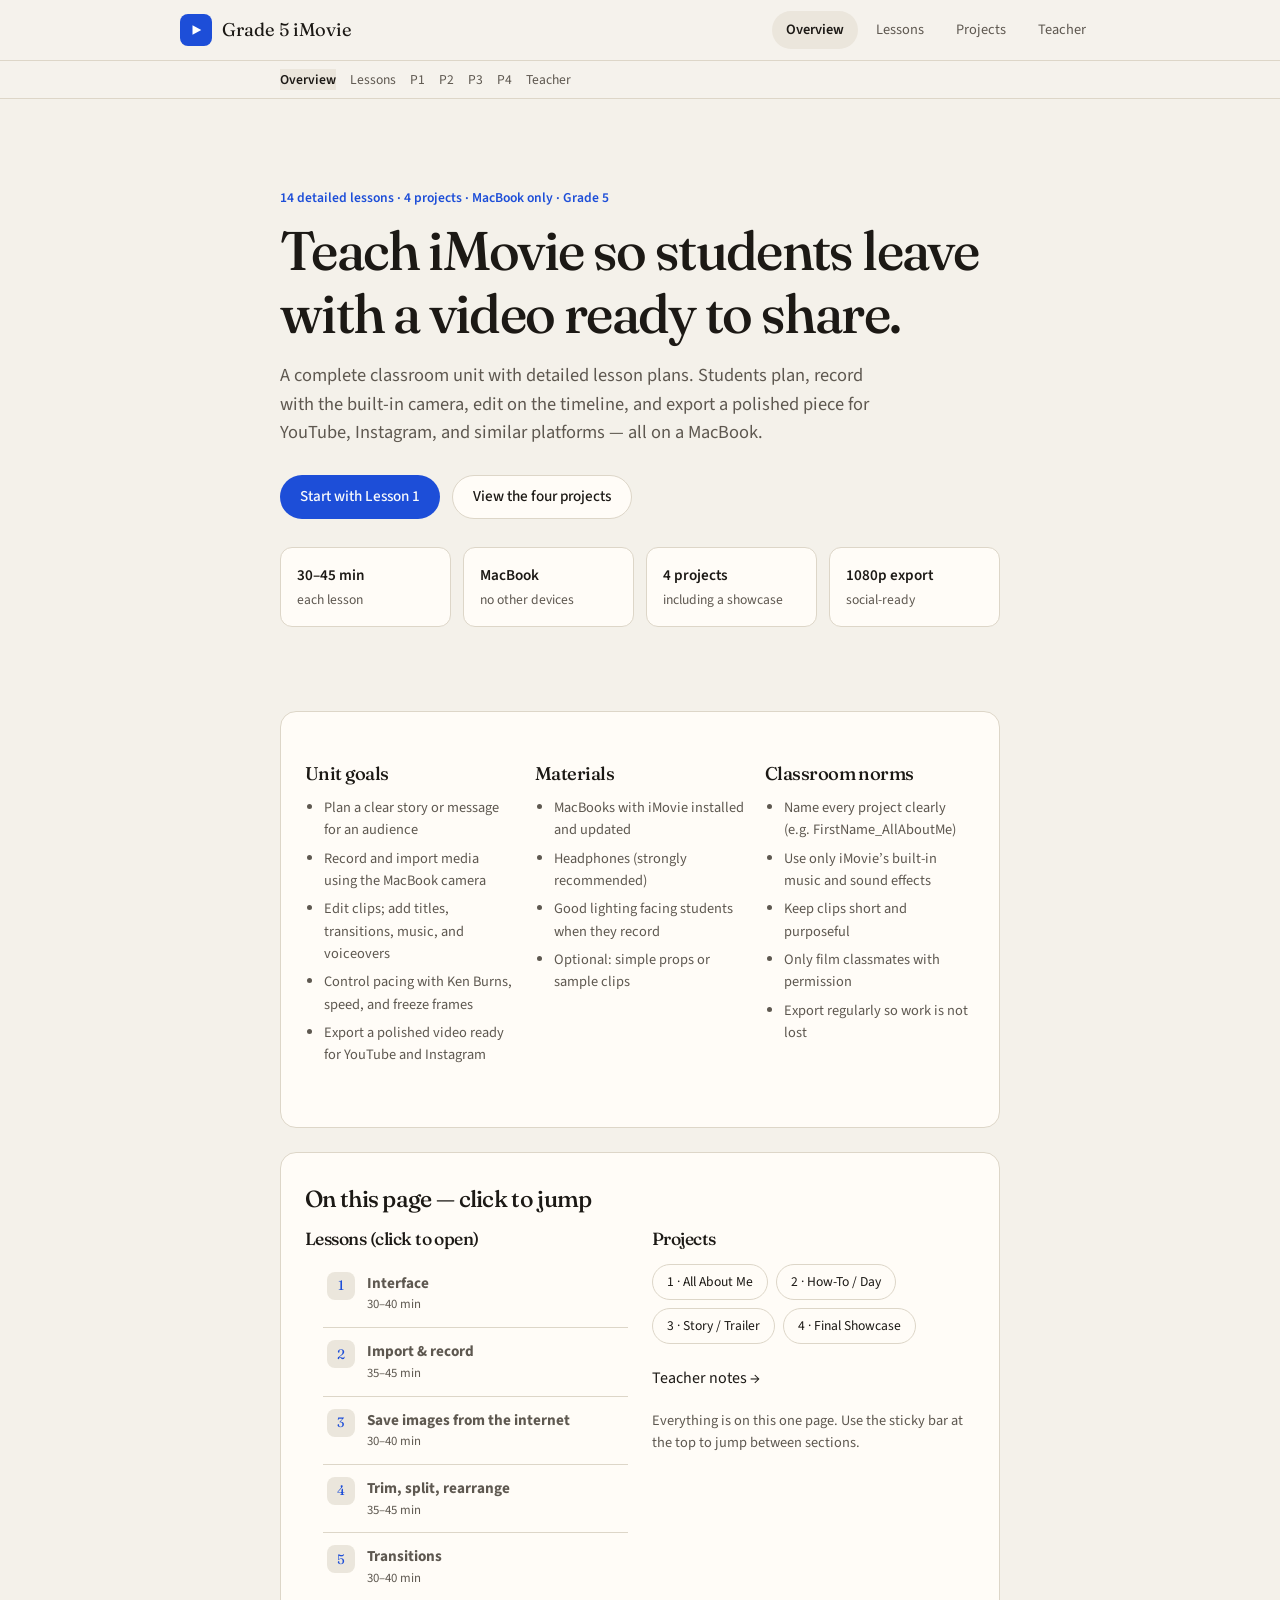
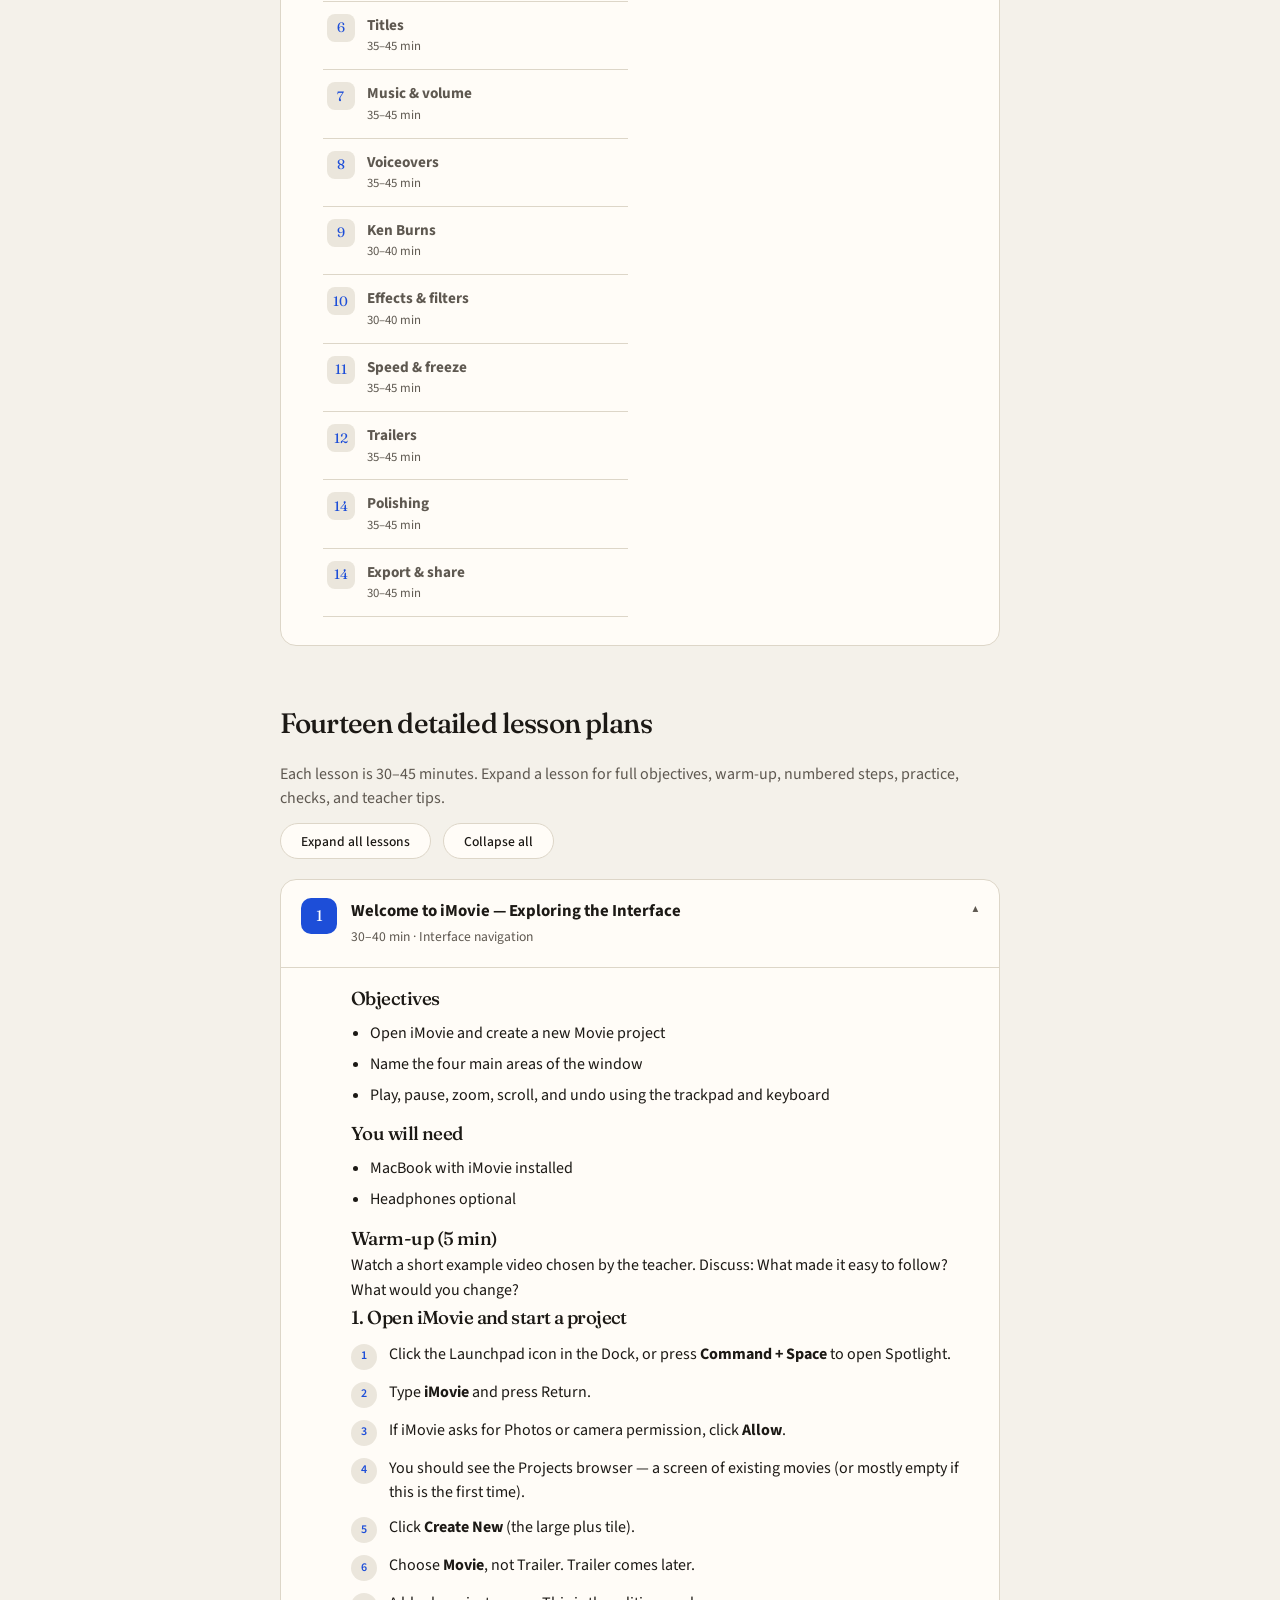
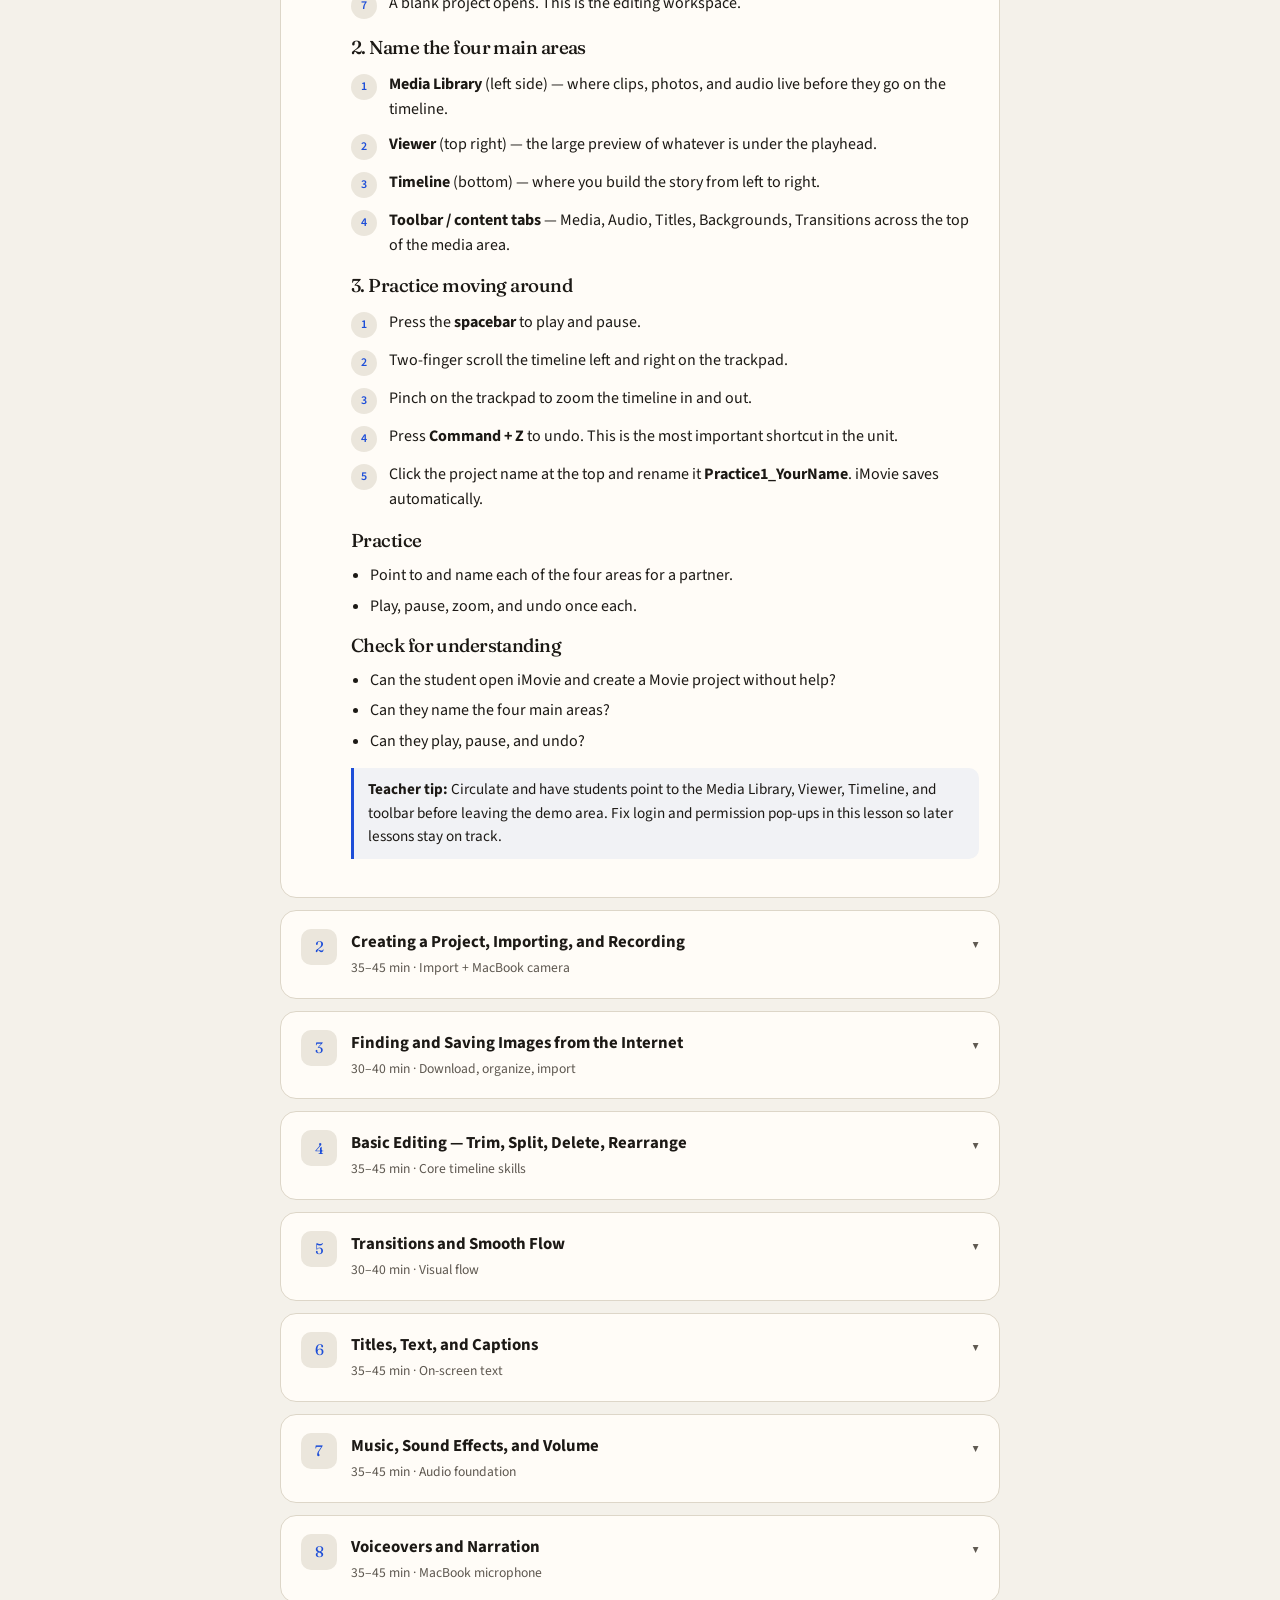
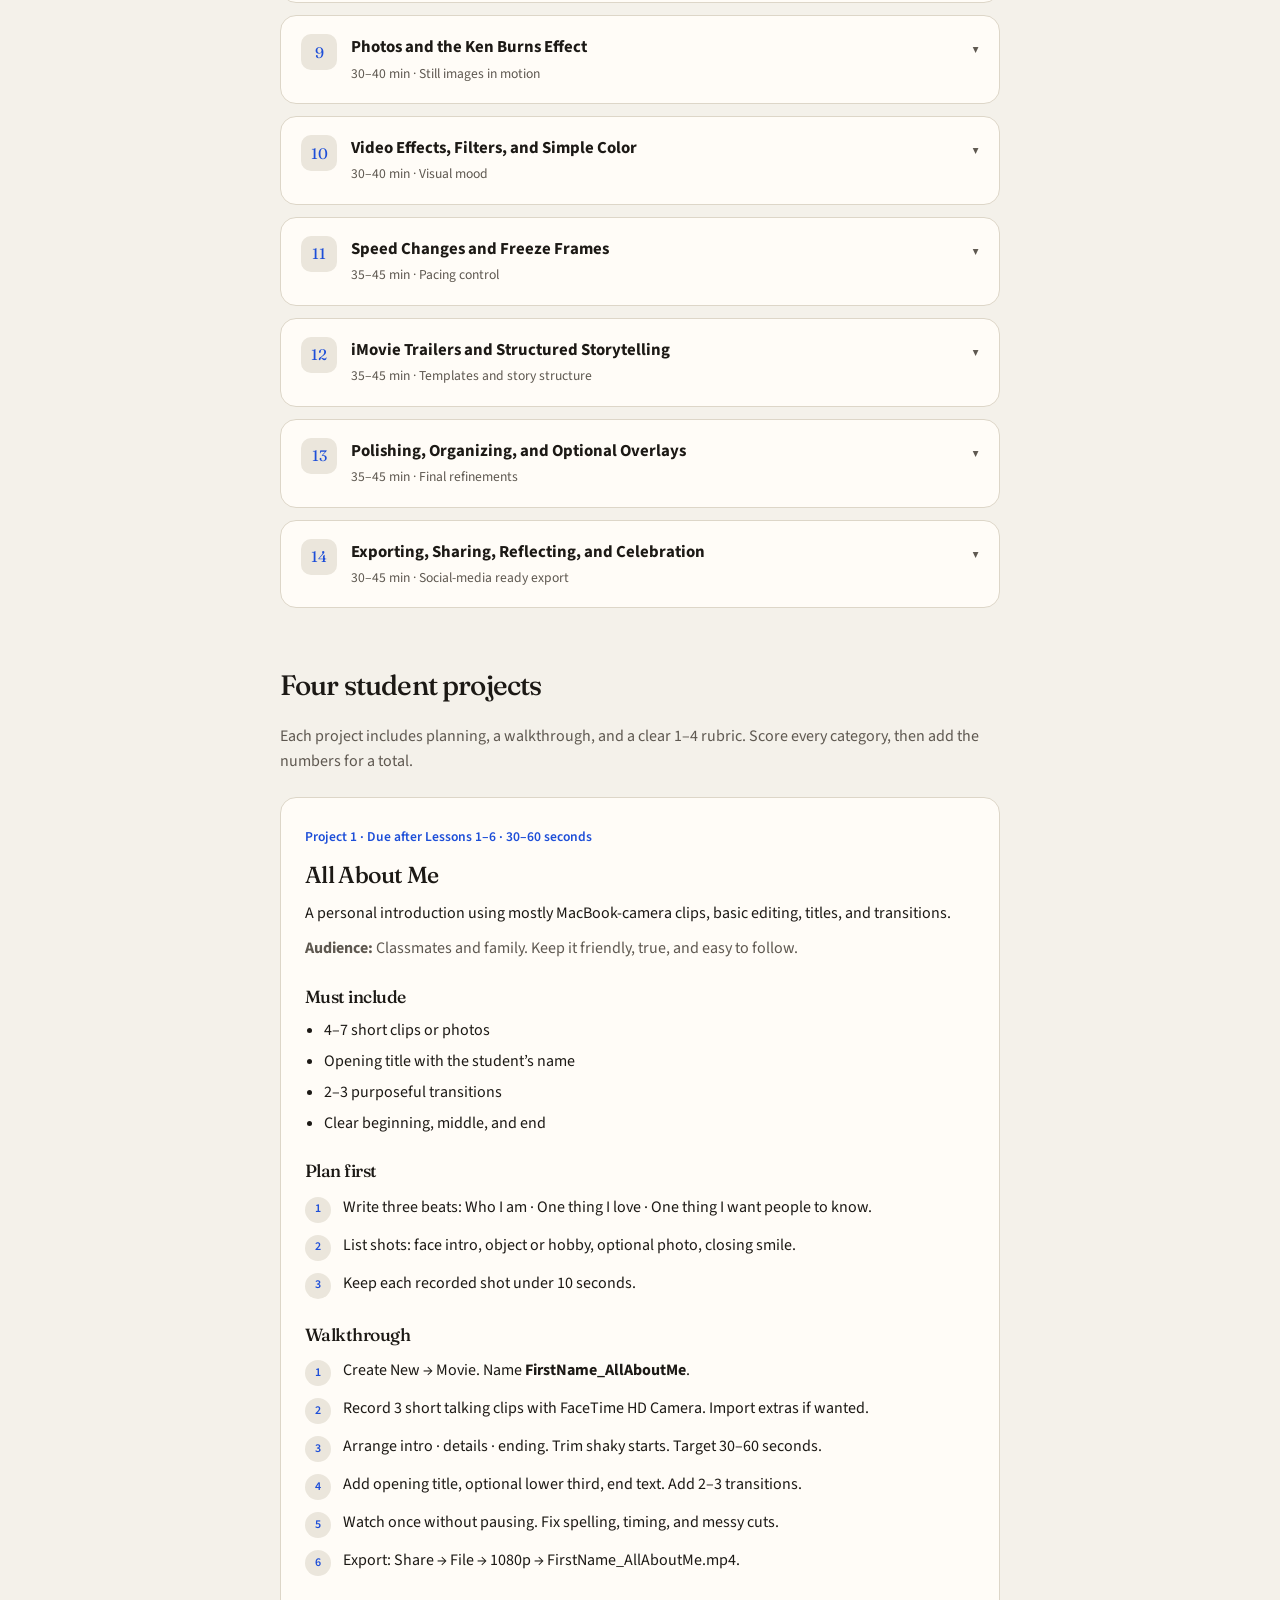
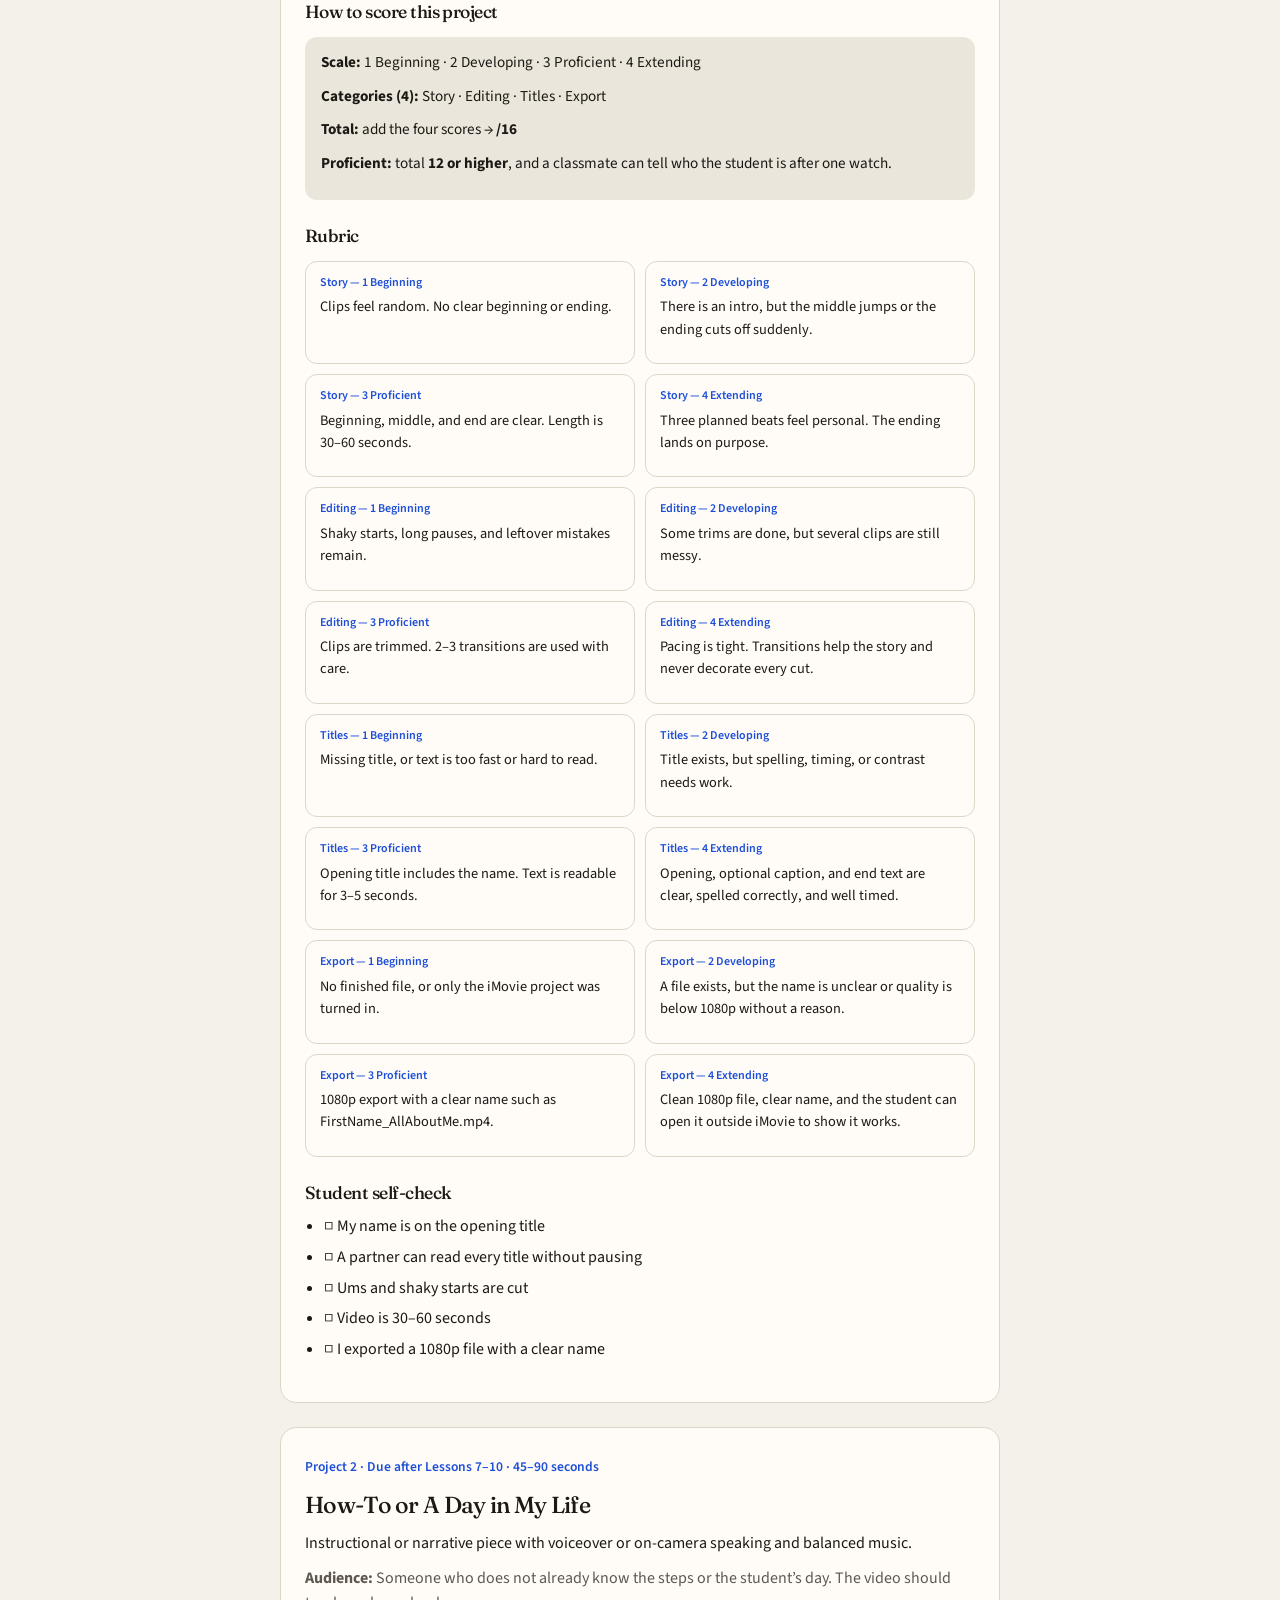
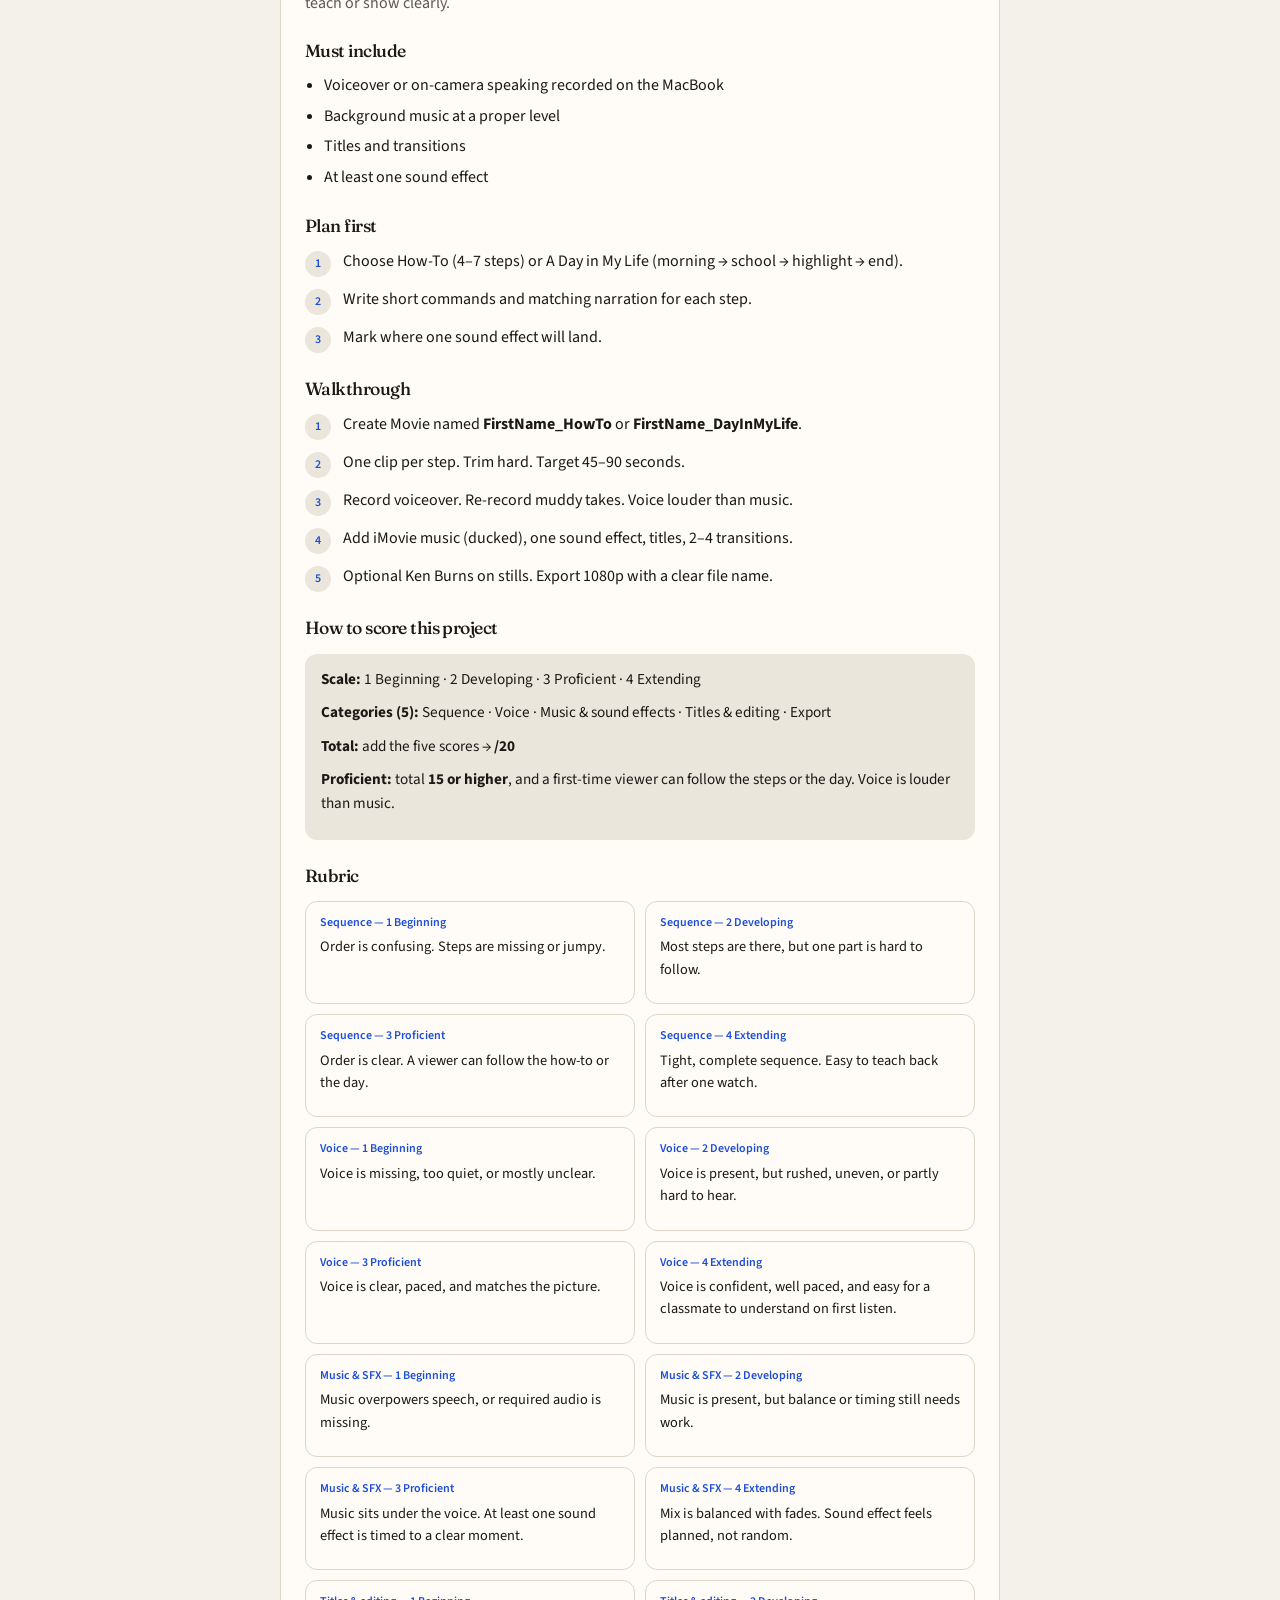
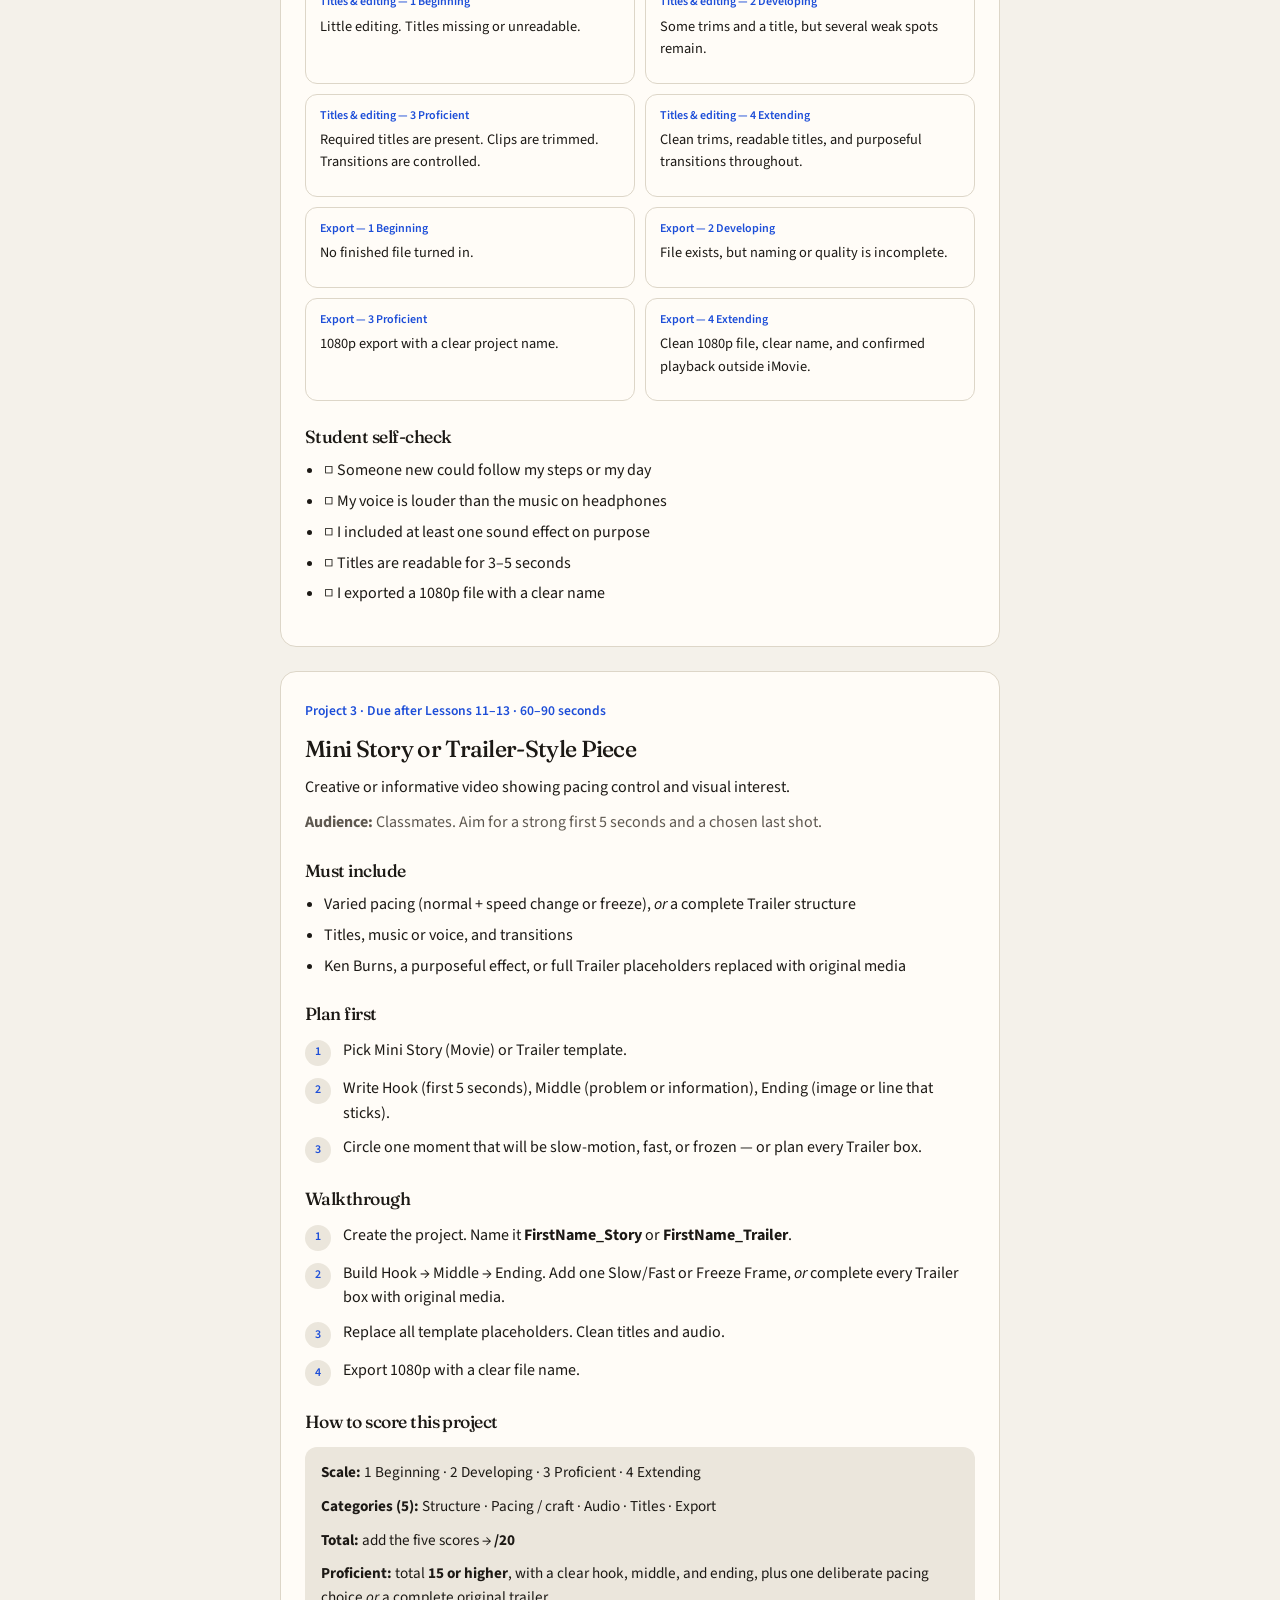
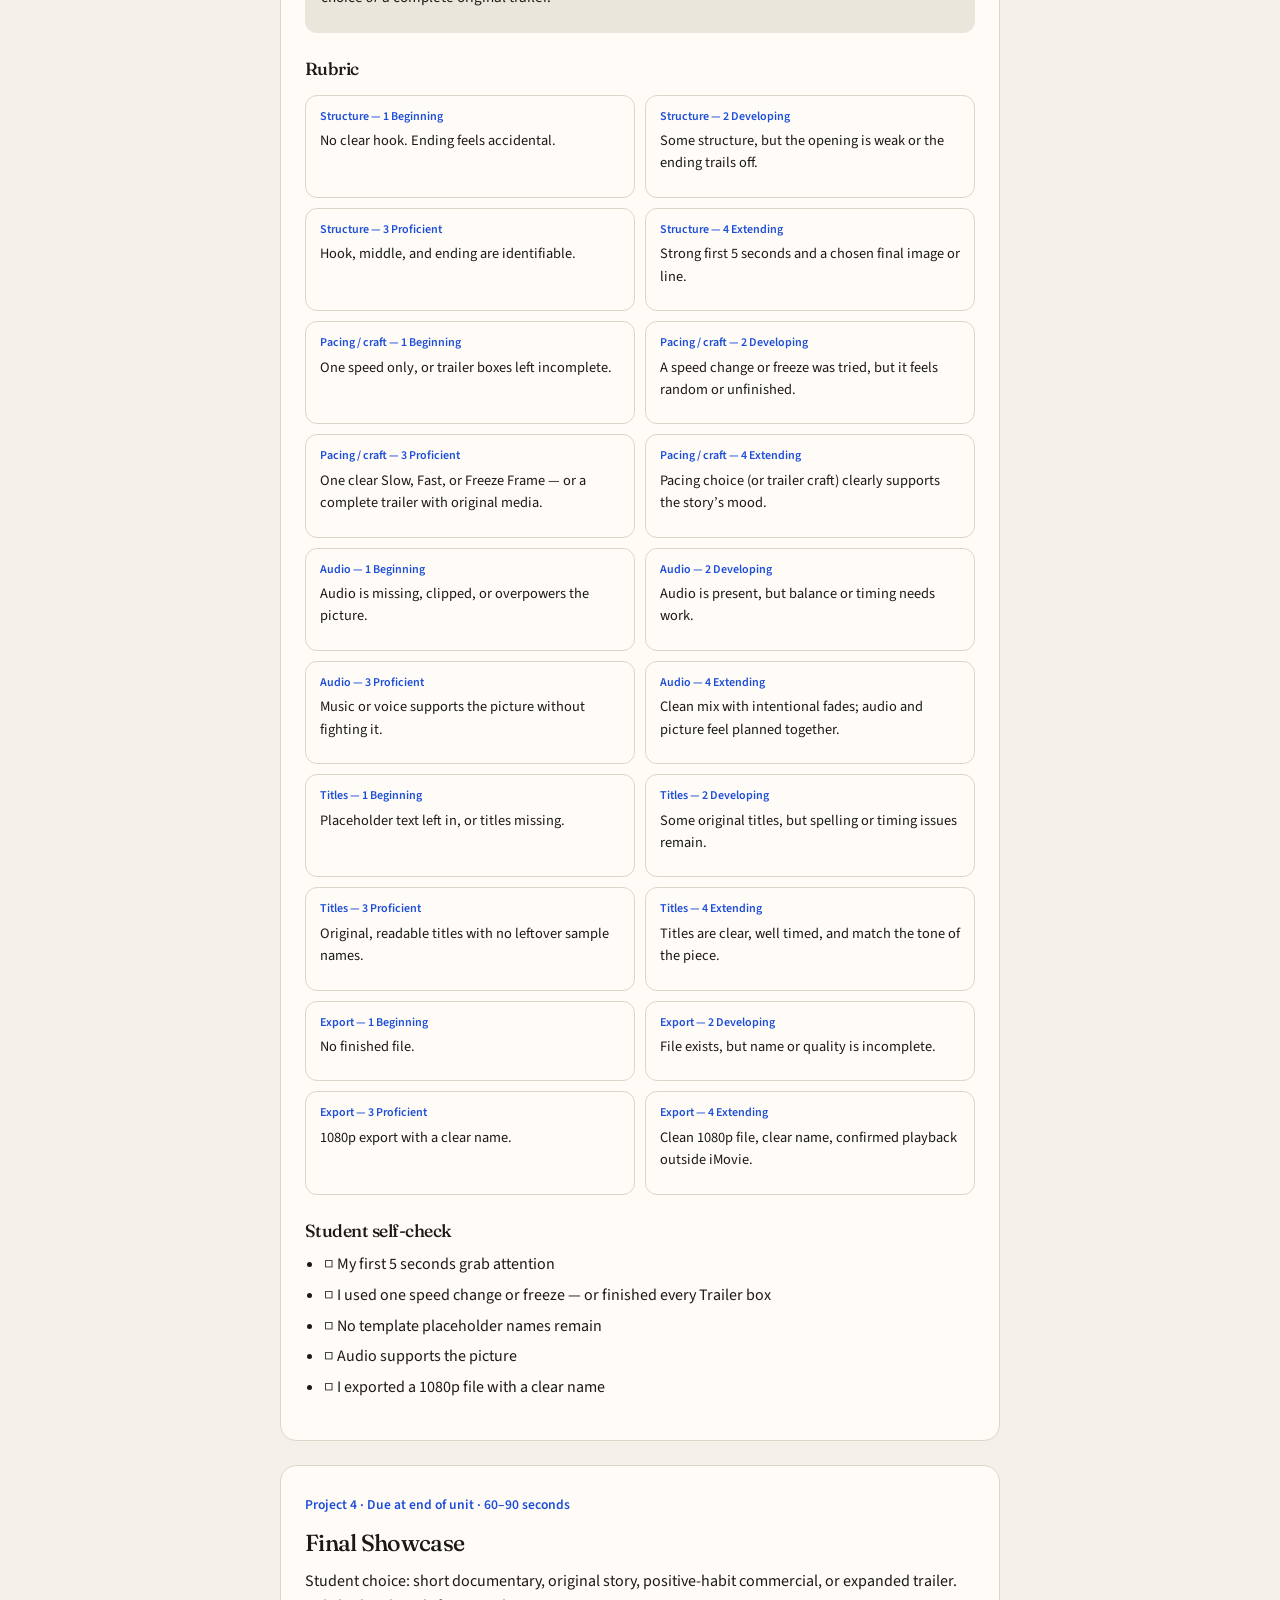
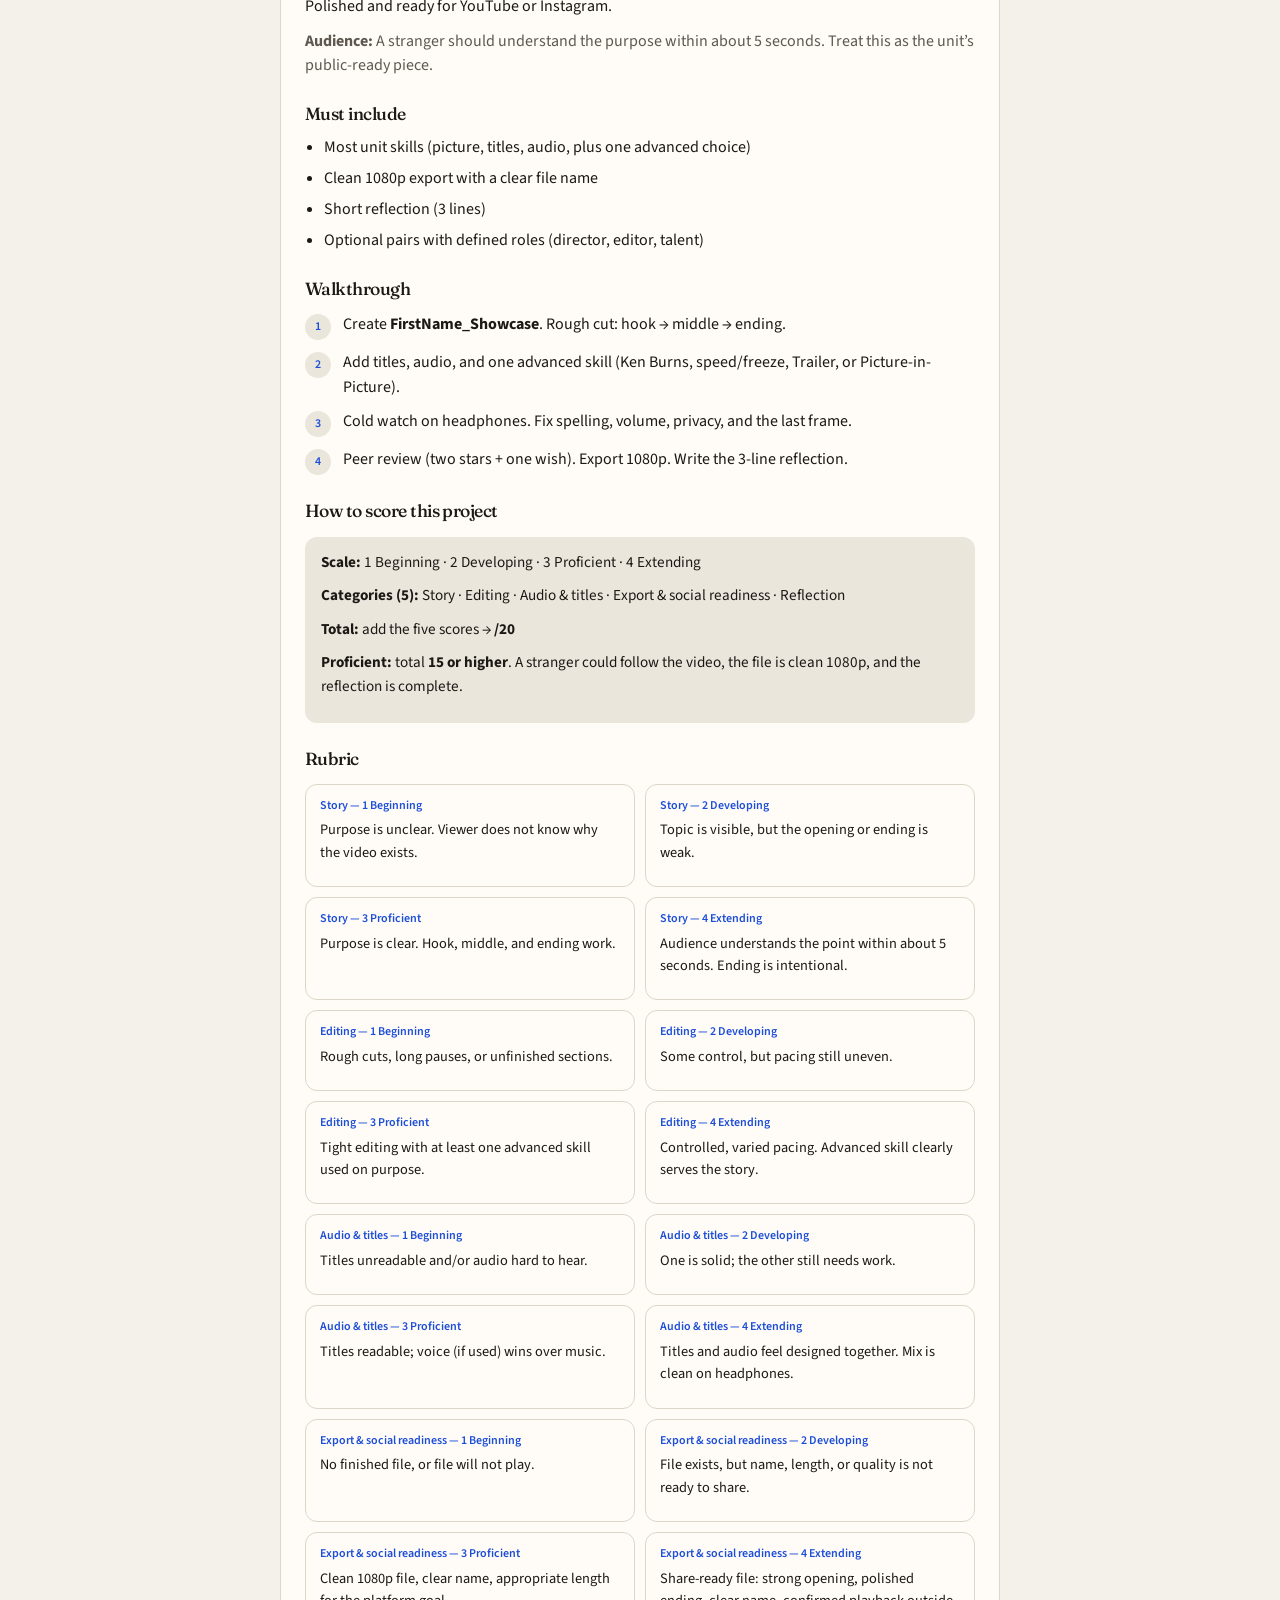
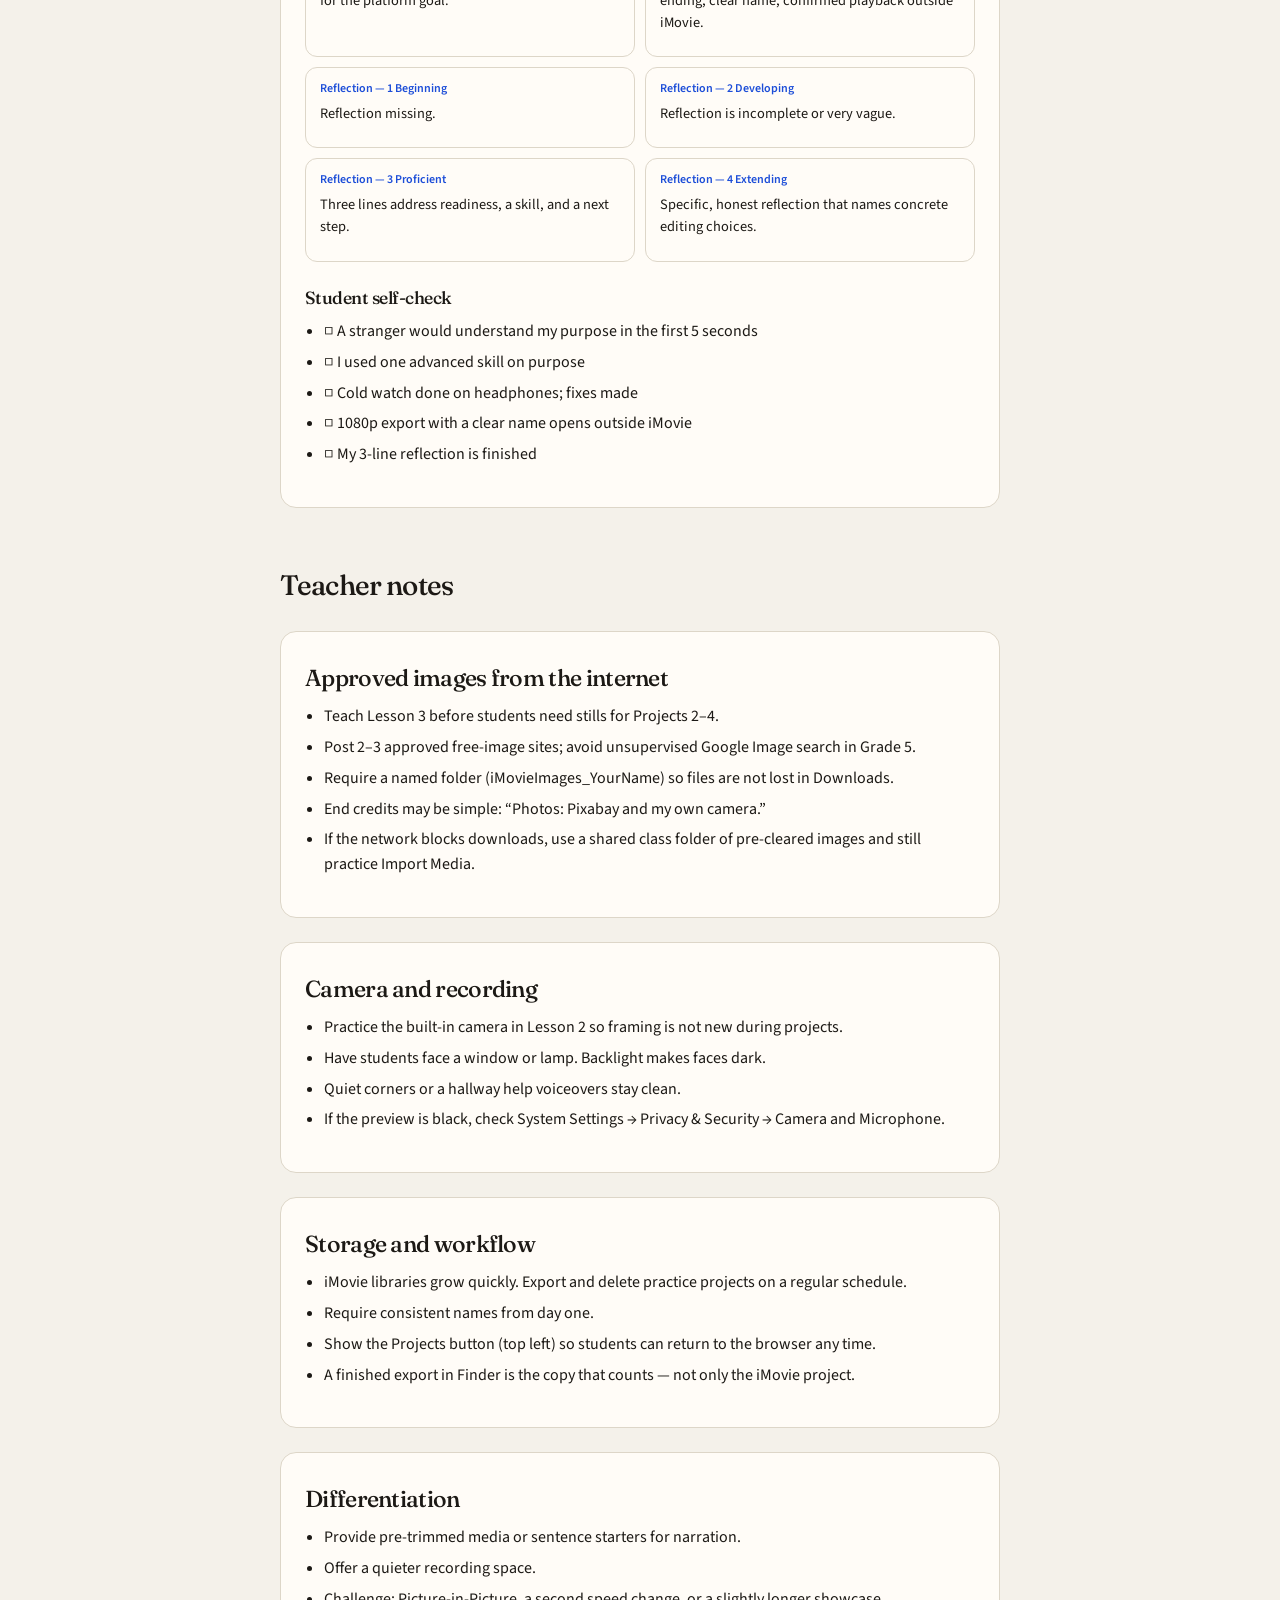
==== commit 369ac099: "Add files via upload" ====
--- a/index.html
+++ b/index.html
@@ -1,4 +1,4 @@
-<!DOCTYPE html><html lang="en"><head><meta charset="UTF-8"/><meta name="viewport" content="width=device-width, initial-scale=1.0"/><title>iMovie Studio — Grade 5 MacBook Unit</title><meta name="description" content="Detailed 13-lesson iMovie curriculum for Grade 5. MacBook only. Plan, record, edit, and export for YouTube and Instagram."/><link rel="preconnect" href="https://fonts.googleapis.com"/><link rel="preconnect" href="https://fonts.gstatic.com" crossorigin/><link href="https://fonts.googleapis.com/css2?family=Fraunces:opsz,wght@9..144,500;9..144,600&family=Source+Sans+3:wght@400;500;600&display=swap" rel="stylesheet"/><style>
+<!DOCTYPE html><html lang="en"><head><meta charset="UTF-8"/><meta name="viewport" content="width=device-width, initial-scale=1.0"/><title>Grade 5 iMovie — MacBook Unit</title><meta name="description" content="Detailed 13-lesson iMovie curriculum for Grade 5. MacBook only. Plan, record, edit, and export for YouTube and Instagram."/><link rel="preconnect" href="https://fonts.googleapis.com"/><link rel="preconnect" href="https://fonts.gstatic.com" crossorigin/><link href="https://fonts.googleapis.com/css2?family=Fraunces:opsz,wght@9..144,500;9..144,600&family=Source+Sans+3:wght@400;500;600&display=swap" rel="stylesheet"/><style>
 :root{--bg:#f4f1ea;--surface:#fffcf7;--fg:#1c1915;--muted:#5e5850;--primary:#1d4ed8;--primary-fg:#f8fafc;--border:#ddd6c8;--wash:#ebe6dc;--ink:#0f172a;--radius:16px}
 *{margin:0;padding:0;box-sizing:border-box}
 html{scroll-behavior:smooth}
@@ -85,7 +85,7 @@
 .lesson-list-click strong{display:block;font-size:.95rem}
 .lesson-list-click span{font-size:.8rem;color:var(--muted)}
 @media print{.back-top,.jump{display:none!important}}
-</style></head><body><header class="site-header"><div class="inner"><a class="logo" href="#top"><span class="logo-mark" aria-hidden="true"><svg viewBox="0 0 16 16"><path d="M4 2.5v11L14 8 4 2.5z"/></svg></span>iMovie Studio</a><nav class="nav" aria-label="Primary"><a href="#top">Overview</a><a href="#lessons">Lessons</a><a href="#projects">Projects</a><a href="#teacher">Teacher</a></nav></div></header><nav class="jump" aria-label="Page sections"><div class="inner"><a href="#top">Overview</a><a href="#lessons">Lessons</a><a href="#p1">P1</a><a href="#p2">P2</a><a href="#p3">P3</a><a href="#p4">P4</a><a href="#teacher">Teacher</a></div></nav><main class="wrap" id="top"><section class="hero"><p class="kicker">14 detailed lessons · 4 projects · MacBook only · Grade 5</p><h1>Teach iMovie so students leave with a video ready to share.</h1><p class="lead">A complete classroom unit with detailed lesson plans. Students plan, record with the built-in camera, edit on the timeline, and export a polished piece for YouTube, Instagram, and similar platforms — all on a MacBook.</p><div class="btn-row"><a class="btn btn-primary" href="#lessons">Start with Lesson 1</a><a class="btn btn-outline" href="#projects">View the four projects</a></div><dl class="stats"><div class="stat"><dt>30–45 min</dt><dd>each lesson</dd></div><div class="stat"><dt>MacBook</dt><dd>no other devices</dd></div><div class="stat"><dt>4 projects</dt><dd>including a showcase</dd></div><div class="stat"><dt>1080p export</dt><dd>social-ready</dd></div></dl></section><section class="card"><div class="three"><div><h3>Unit goals</h3><ul><li>Plan a clear story or message for an audience</li><li>Record and import media using the MacBook camera</li><li>Edit clips; add titles, transitions, music, and voiceovers</li><li>Control pacing with Ken Burns, speed, and freeze frames</li><li>Export a polished video ready for YouTube and Instagram</li></ul></div><div><h3>Materials</h3><ul><li>MacBooks with iMovie installed and updated</li><li>Headphones (strongly recommended)</li><li>Good lighting facing students when they record</li><li>Optional: simple props or sample clips</li></ul></div><div><h3>Classroom norms</h3><ul><li>Name every project clearly (e.g. FirstName_AllAboutMe)</li><li>Use only iMovie’s built-in music and sound effects</li><li>Keep clips short and purposeful</li><li>Only film classmates with permission</li><li>Export regularly so work is not lost</li></ul></div></div></section><section class="card" id="contents">
+</style></head><body><header class="site-header"><div class="inner"><a class="logo" href="#top"><span class="logo-mark" aria-hidden="true"><svg viewBox="0 0 16 16"><path d="M4 2.5v11L14 8 4 2.5z"/></svg></span>Grade 5 iMovie</a><nav class="nav" aria-label="Primary"><a href="#top">Overview</a><a href="#lessons">Lessons</a><a href="#projects">Projects</a><a href="#teacher">Teacher</a></nav></div></header><nav class="jump" aria-label="Page sections"><div class="inner"><a href="#top">Overview</a><a href="#lessons">Lessons</a><a href="#p1">P1</a><a href="#p2">P2</a><a href="#p3">P3</a><a href="#p4">P4</a><a href="#teacher">Teacher</a></div></nav><main class="wrap" id="top"><section class="hero"><p class="kicker">14 detailed lessons · 4 projects · MacBook only · Grade 5</p><h1>Teach iMovie so students leave with a video ready to share.</h1><p class="lead">A complete classroom unit with detailed lesson plans. Students plan, record with the built-in camera, edit on the timeline, and export a polished piece for YouTube, Instagram, and similar platforms — all on a MacBook.</p><div class="btn-row"><a class="btn btn-primary" href="#lessons">Start with Lesson 1</a><a class="btn btn-outline" href="#projects">View the four projects</a></div><dl class="stats"><div class="stat"><dt>30–45 min</dt><dd>each lesson</dd></div><div class="stat"><dt>MacBook</dt><dd>no other devices</dd></div><div class="stat"><dt>4 projects</dt><dd>including a showcase</dd></div><div class="stat"><dt>1080p export</dt><dd>social-ready</dd></div></dl></section><section class="card"><div class="three"><div><h3>Unit goals</h3><ul><li>Plan a clear story or message for an audience</li><li>Record and import media using the MacBook camera</li><li>Edit clips; add titles, transitions, music, and voiceovers</li><li>Control pacing with Ken Burns, speed, and freeze frames</li><li>Export a polished video ready for YouTube and Instagram</li></ul></div><div><h3>Materials</h3><ul><li>MacBooks with iMovie installed and updated</li><li>Headphones (strongly recommended)</li><li>Good lighting facing students when they record</li><li>Optional: simple props or sample clips</li></ul></div><div><h3>Classroom norms</h3><ul><li>Name every project clearly (e.g. FirstName_AllAboutMe)</li><li>Use only iMovie’s built-in music and sound effects</li><li>Keep clips short and purposeful</li><li>Only film classmates with permission</li><li>Export regularly so work is not lost</li></ul></div></div></section><section class="card" id="contents">
 <h2>On this page — click to jump</h2>
 <div class="toc">
 <div class="col">
@@ -1113,7 +1113,7 @@
 <li>End credits may be simple: “Photos: Pixabay and my own camera.”</li>
 <li>If the network blocks downloads, use a shared class folder of pre-cleared images and still practice Import Media.</li>
 </ul></article>
-<article class="card"><h2>Camera and recording</h2><ul><li>Practice the built-in camera in Lesson 2 so framing is not new during projects.</li><li>Have students face a window or lamp. Backlight makes faces dark.</li><li>Quiet corners or a hallway help voiceovers stay clean.</li><li>If the preview is black, check System Settings → Privacy &amp; Security → Camera and Microphone.</li></ul></article><article class="card"><h2>Storage and workflow</h2><ul><li>iMovie libraries grow quickly. Export and delete practice projects on a regular schedule.</li><li>Require consistent names from day one.</li><li>Show the Projects button (top left) so students can return to the browser any time.</li><li>A finished export in Finder is the copy that counts — not only the iMovie project.</li></ul></article><article class="card"><h2>Differentiation</h2><ul><li>Provide pre-trimmed media or sentence starters for narration.</li><li>Offer a quieter recording space.</li><li>Challenge: Picture-in-Picture, a second speed change, or a slightly longer showcase.</li><li>Pairs work well on the final project if roles are named (director, editor, talent).</li></ul></article><article class="card"><h2>Assessment</h2><ul><li>Formative: circulate, check timelines, listen to partner feedback.</li><li>Summative: the four projects plus a short reflection on social-media readiness.</li><li>Score 1–4 on the categories listed in each project.</li><li>Key final question: Is this video polished and ready to share on YouTube or Instagram?</li><li>Suggested weighting: Projects 1–3 average 50%, Showcase 40%, daily process 10%.</li></ul></article><article class="card"><h2>Export for social platforms</h2><ul><li>Default student export: File, 1080p, High quality, .mp4.</li><li>Instagram and similar feeds prefer about 60–90 seconds with a strong first 5 seconds.</li><li>YouTube can be longer, but the same opening still matters.</li><li>iMovie on Mac exports widescreen 16:9 — correct for YouTube and landscape Instagram posts.</li><li>Never post a classmate’s face without permission.</li></ul></article></main><footer><div class="inner"><h2>iMovie Studio</h2><p>Fourteen detailed MacBook-only lesson plans for Grade 5. Plan, shoot, edit, and export a video ready for YouTube and Instagram.</p></div></footer>
+<article class="card"><h2>Camera and recording</h2><ul><li>Practice the built-in camera in Lesson 2 so framing is not new during projects.</li><li>Have students face a window or lamp. Backlight makes faces dark.</li><li>Quiet corners or a hallway help voiceovers stay clean.</li><li>If the preview is black, check System Settings → Privacy &amp; Security → Camera and Microphone.</li></ul></article><article class="card"><h2>Storage and workflow</h2><ul><li>iMovie libraries grow quickly. Export and delete practice projects on a regular schedule.</li><li>Require consistent names from day one.</li><li>Show the Projects button (top left) so students can return to the browser any time.</li><li>A finished export in Finder is the copy that counts — not only the iMovie project.</li></ul></article><article class="card"><h2>Differentiation</h2><ul><li>Provide pre-trimmed media or sentence starters for narration.</li><li>Offer a quieter recording space.</li><li>Challenge: Picture-in-Picture, a second speed change, or a slightly longer showcase.</li><li>Pairs work well on the final project if roles are named (director, editor, talent).</li></ul></article><article class="card"><h2>Assessment</h2><ul><li>Formative: circulate, check timelines, listen to partner feedback.</li><li>Summative: the four projects plus a short reflection on social-media readiness.</li><li>Score 1–4 on the categories listed in each project.</li><li>Key final question: Is this video polished and ready to share on YouTube or Instagram?</li><li>Suggested weighting: Projects 1–3 average 50%, Showcase 40%, daily process 10%.</li></ul></article><article class="card"><h2>Export for social platforms</h2><ul><li>Default student export: File, 1080p, High quality, .mp4.</li><li>Instagram and similar feeds prefer about 60–90 seconds with a strong first 5 seconds.</li><li>YouTube can be longer, but the same opening still matters.</li><li>iMovie on Mac exports widescreen 16:9 — correct for YouTube and landscape Instagram posts.</li><li>Never post a classmate’s face without permission.</li></ul></article></main><footer><div class="inner"><h2>Grade 5 iMovie</h2><p>Fourteen detailed MacBook-only lesson plans for Grade 5. Plan, shoot, edit, and export a video ready for YouTube and Instagram.</p></div></footer>
 <button type="button" class="back-top" id="backTop" aria-label="Back to top">↑</button>
 <script>
 (function(){
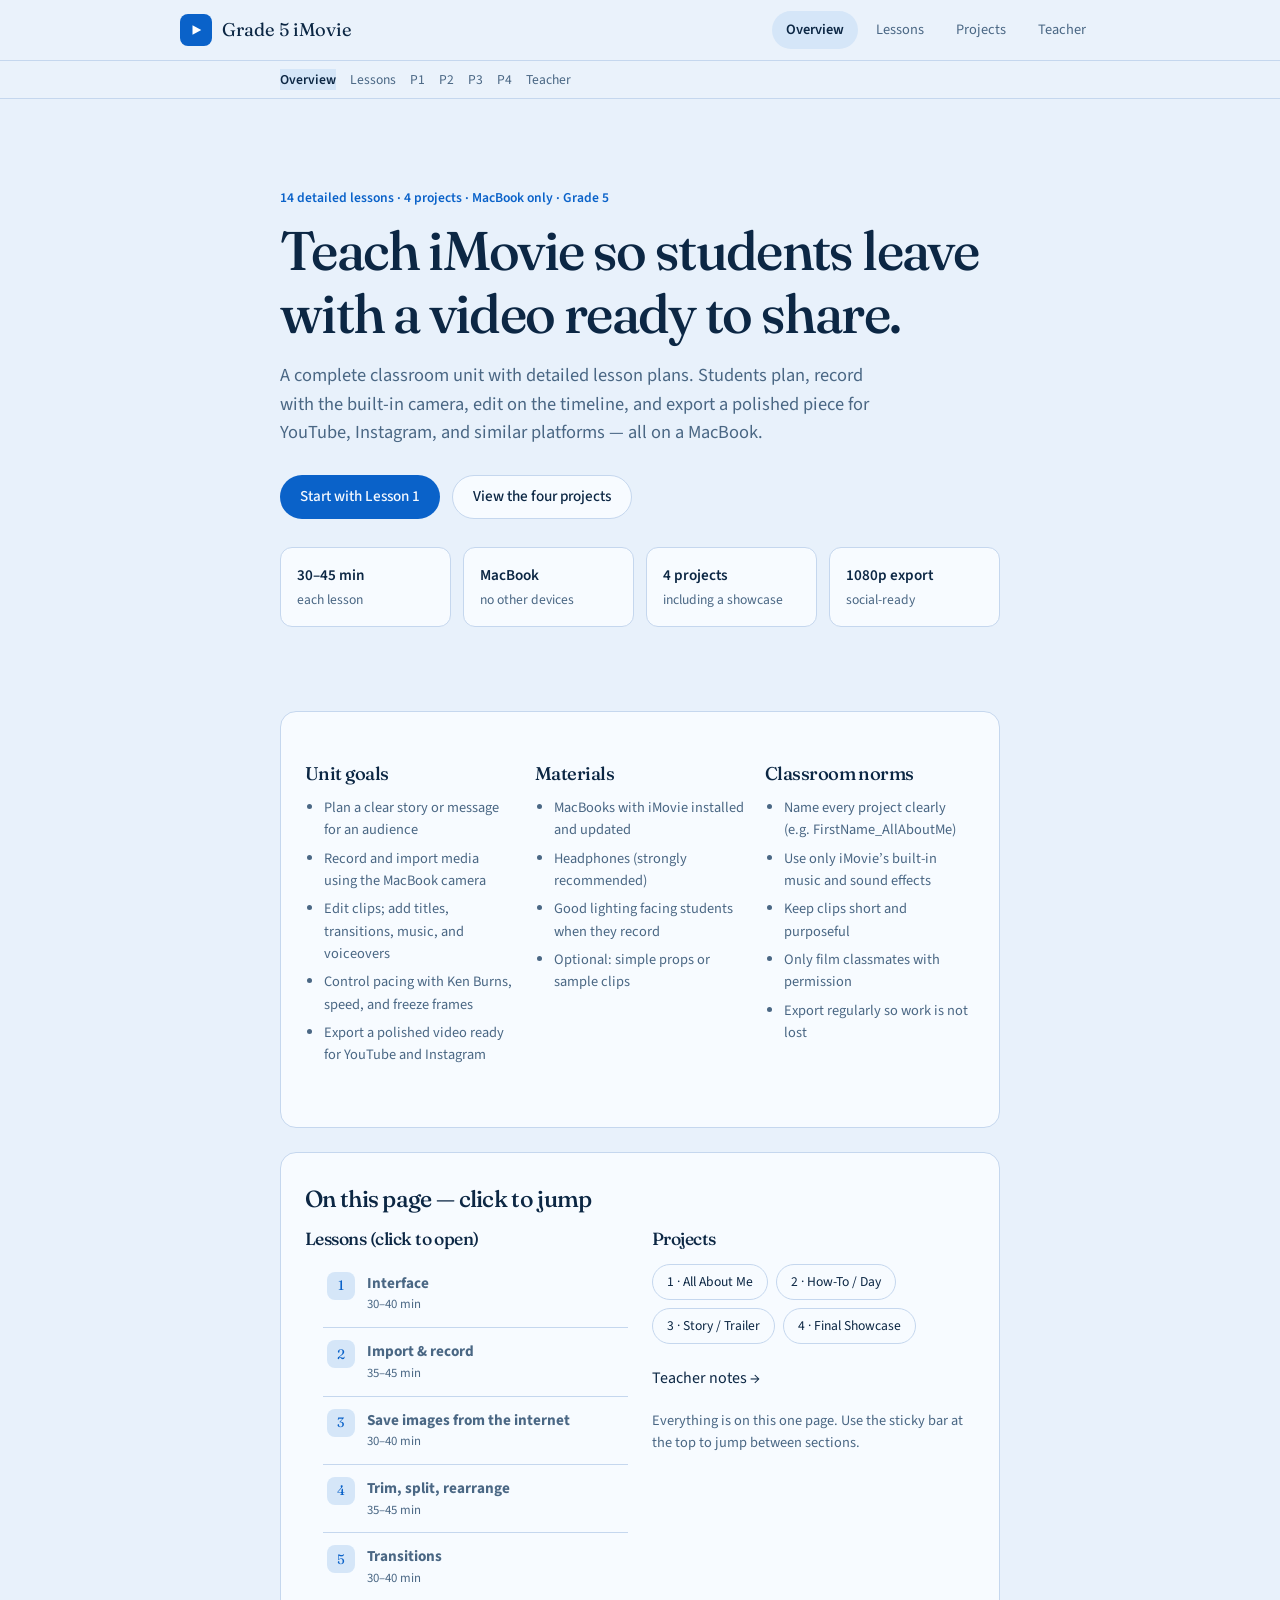
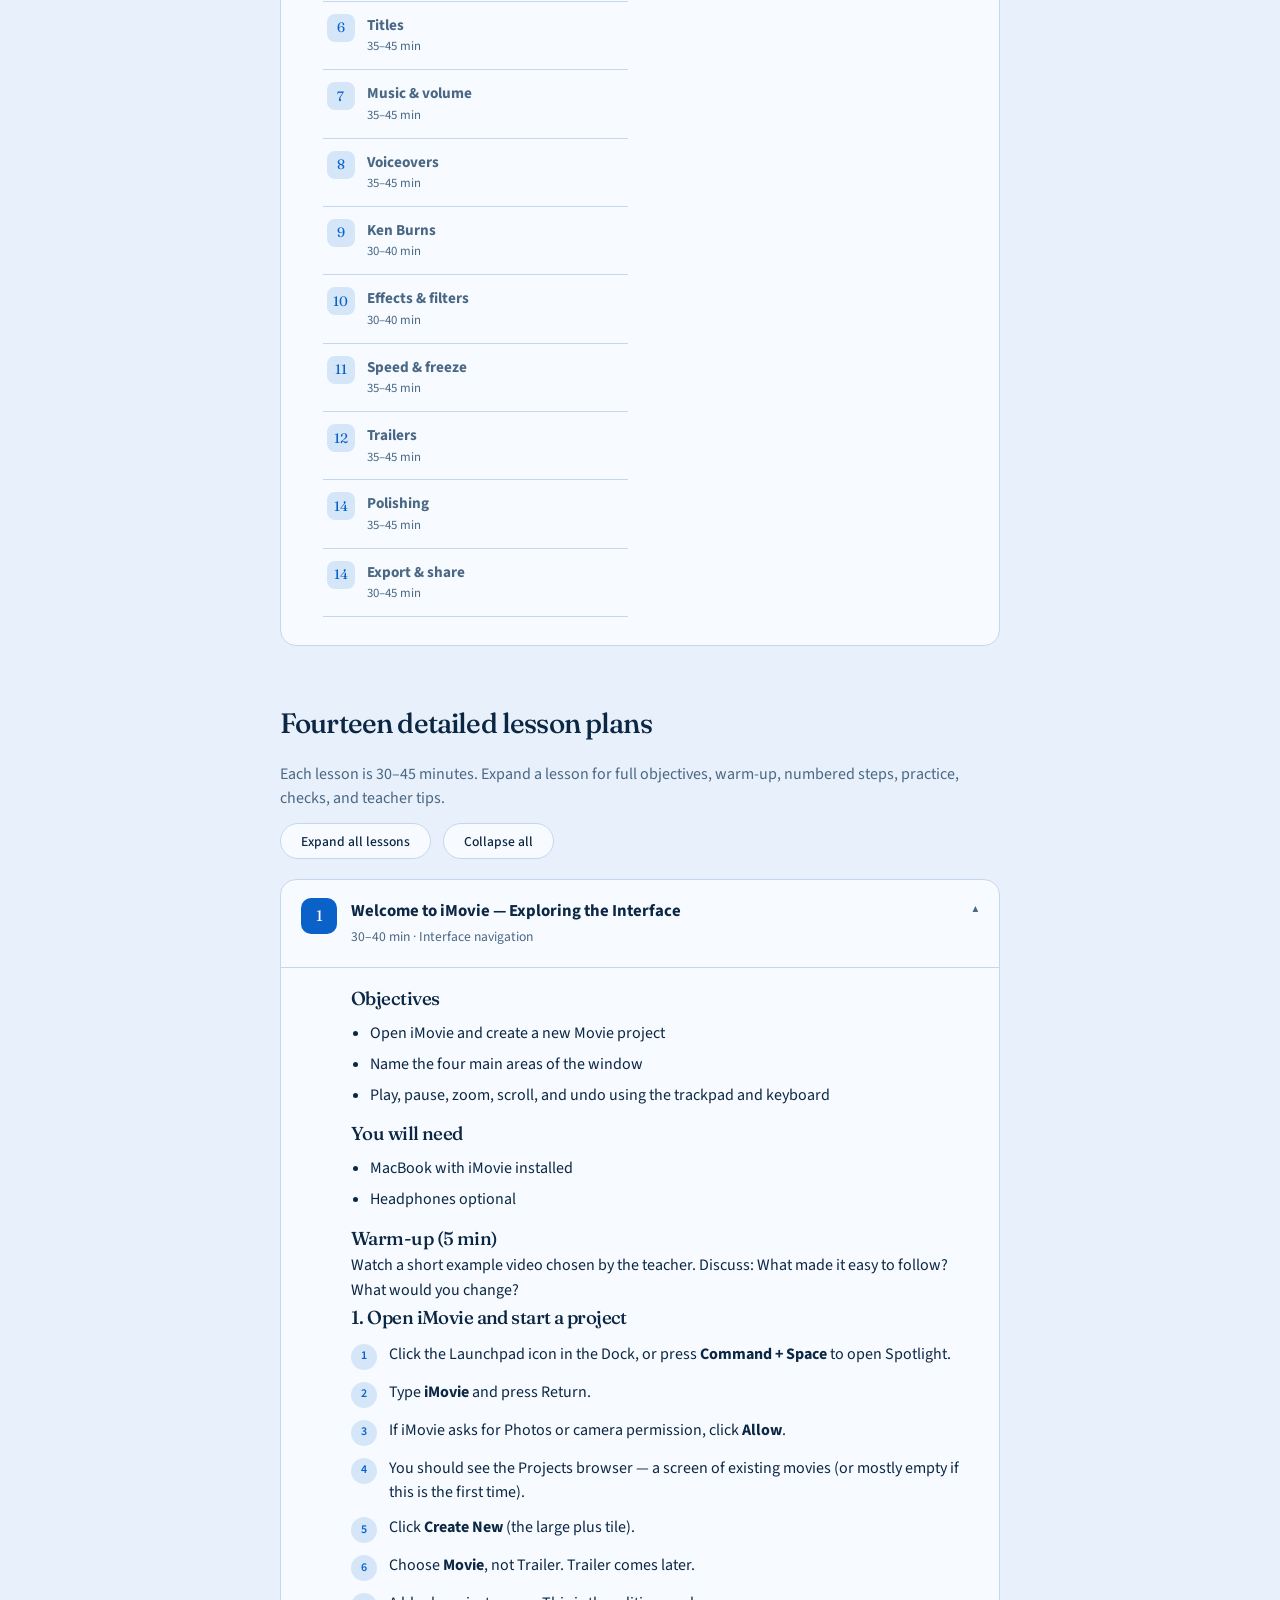
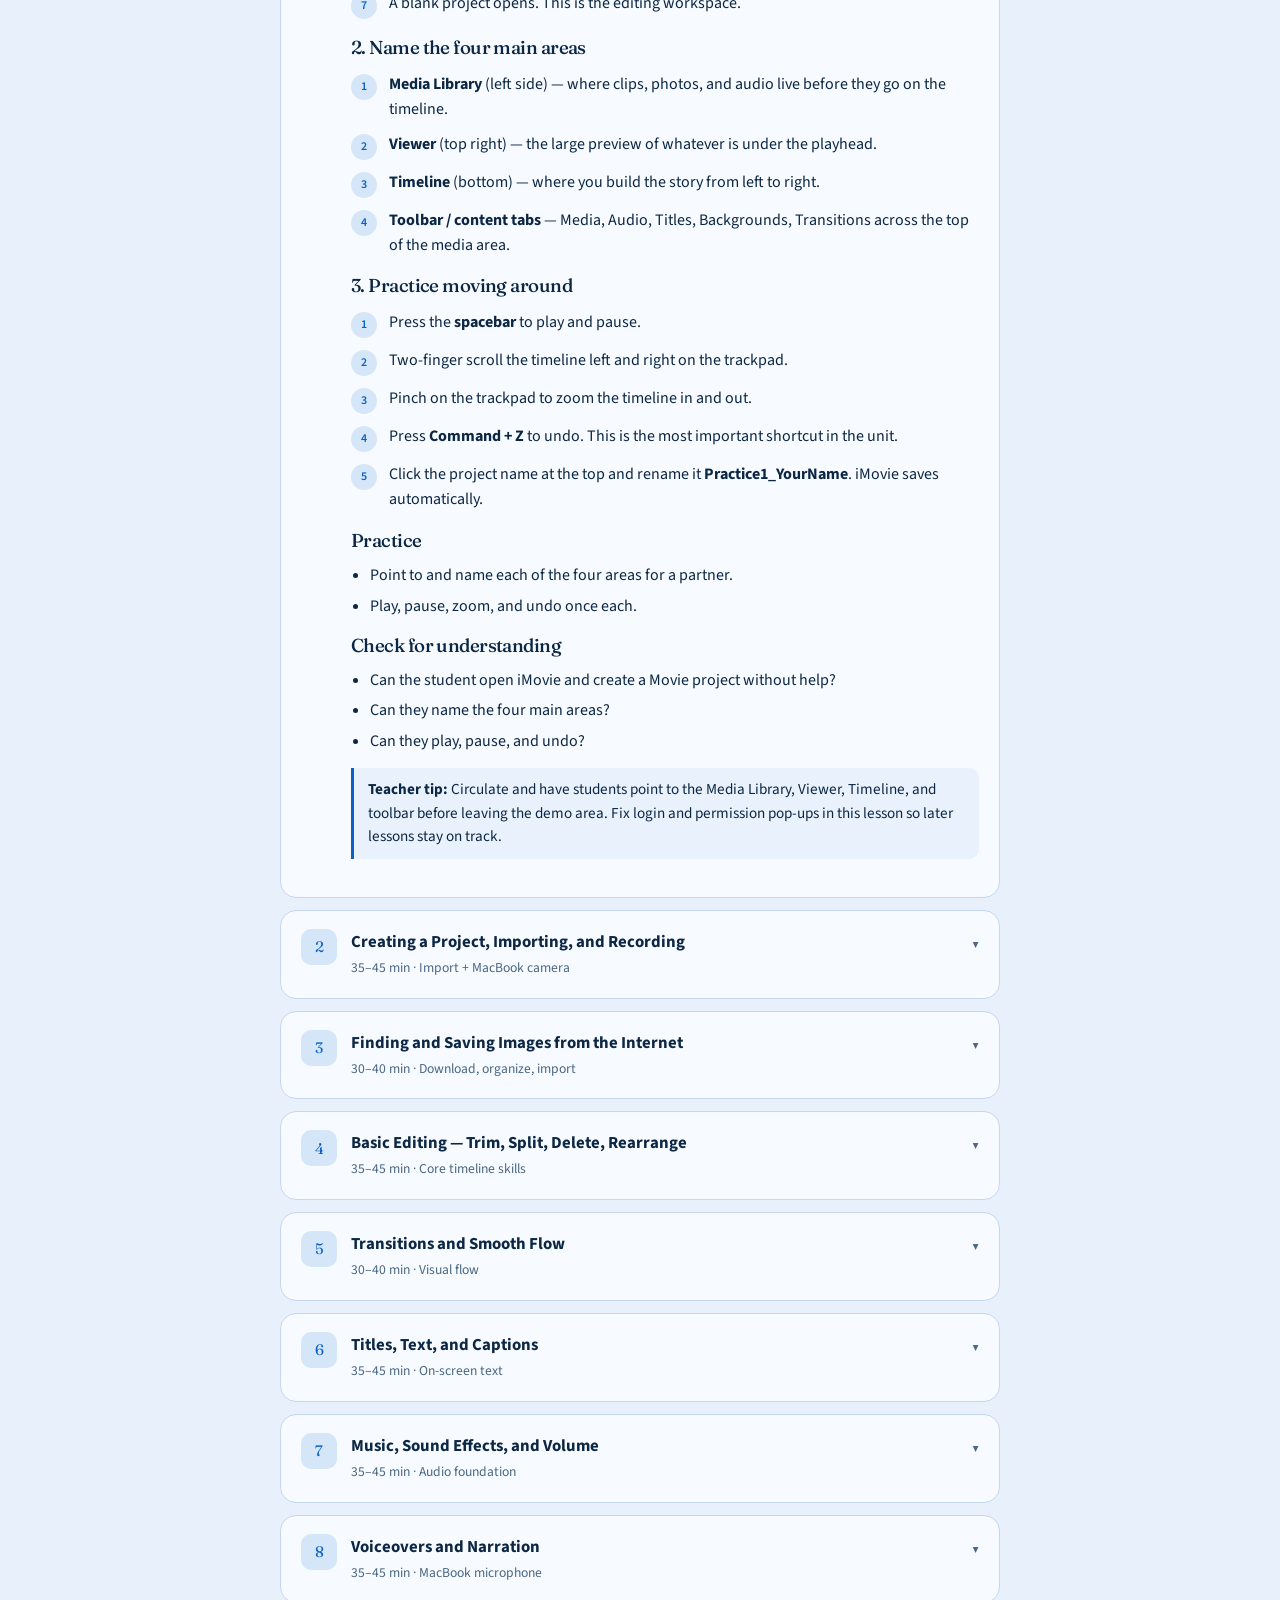
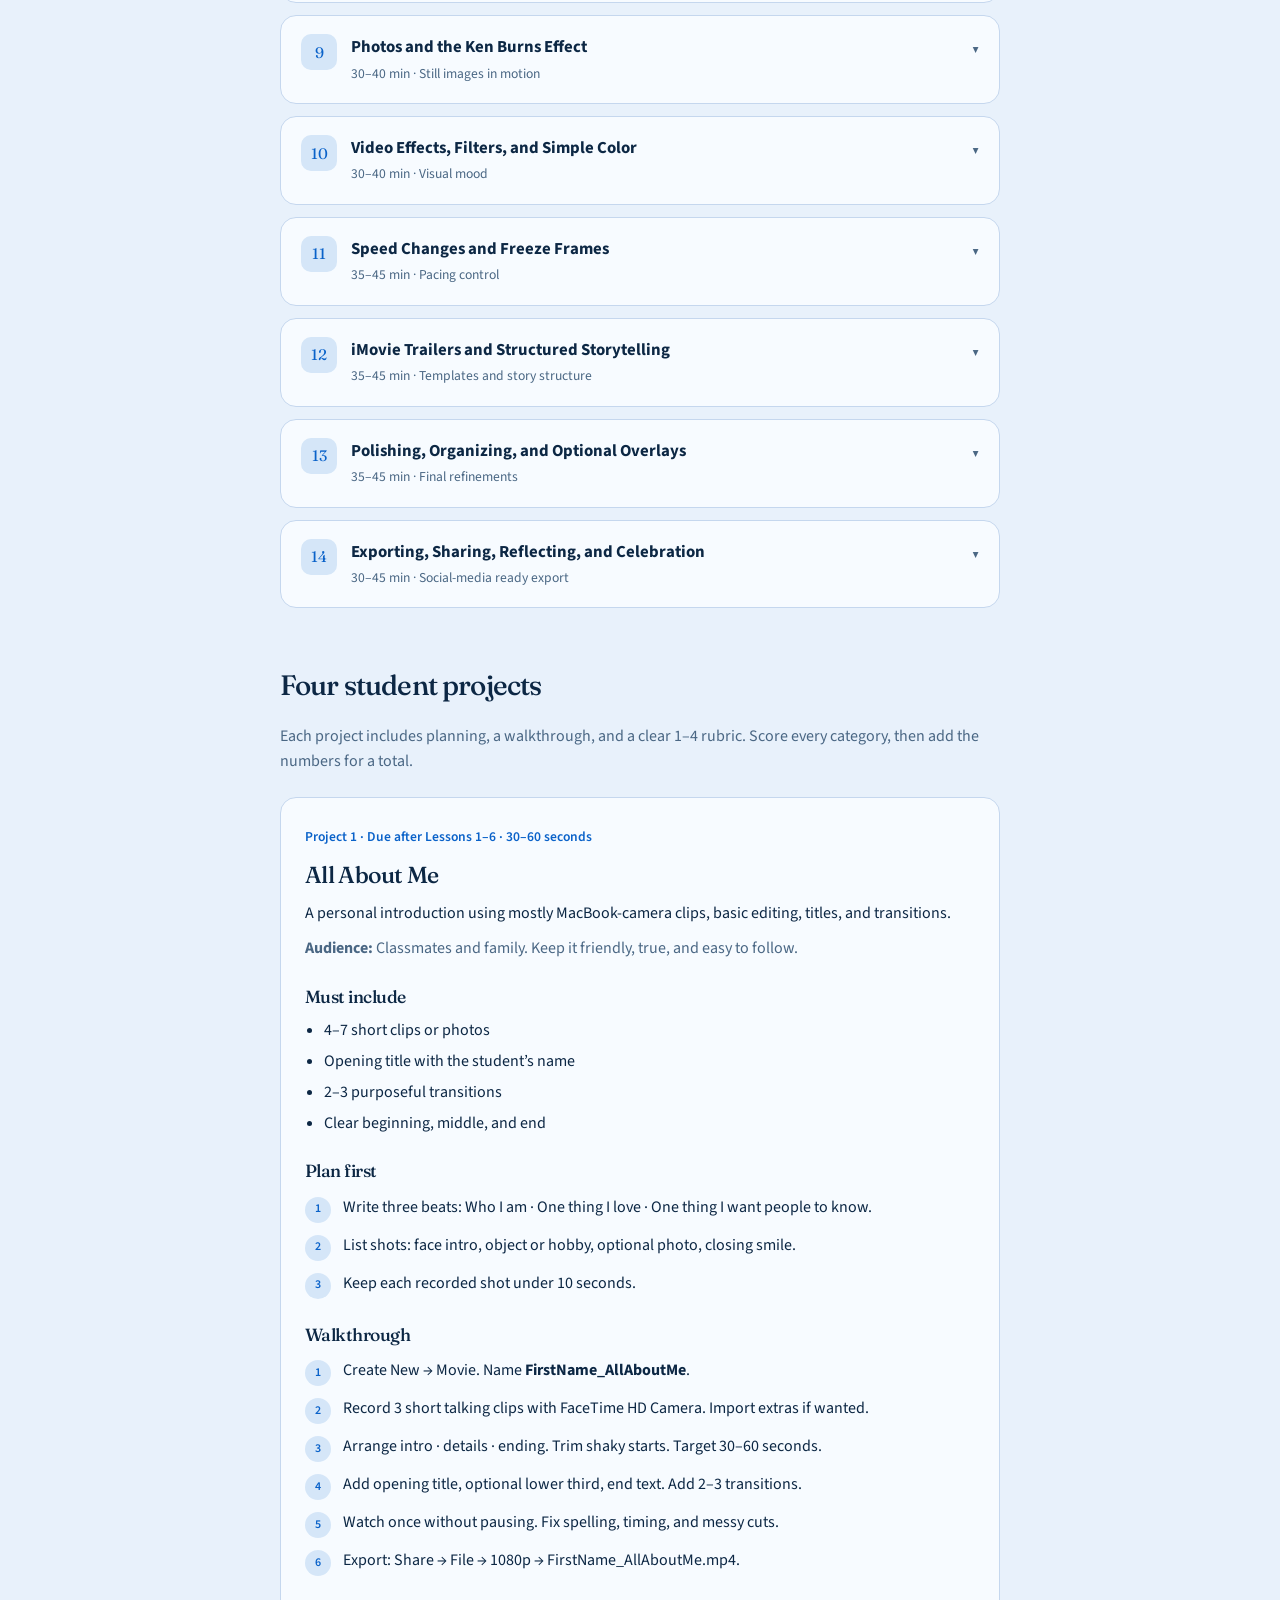
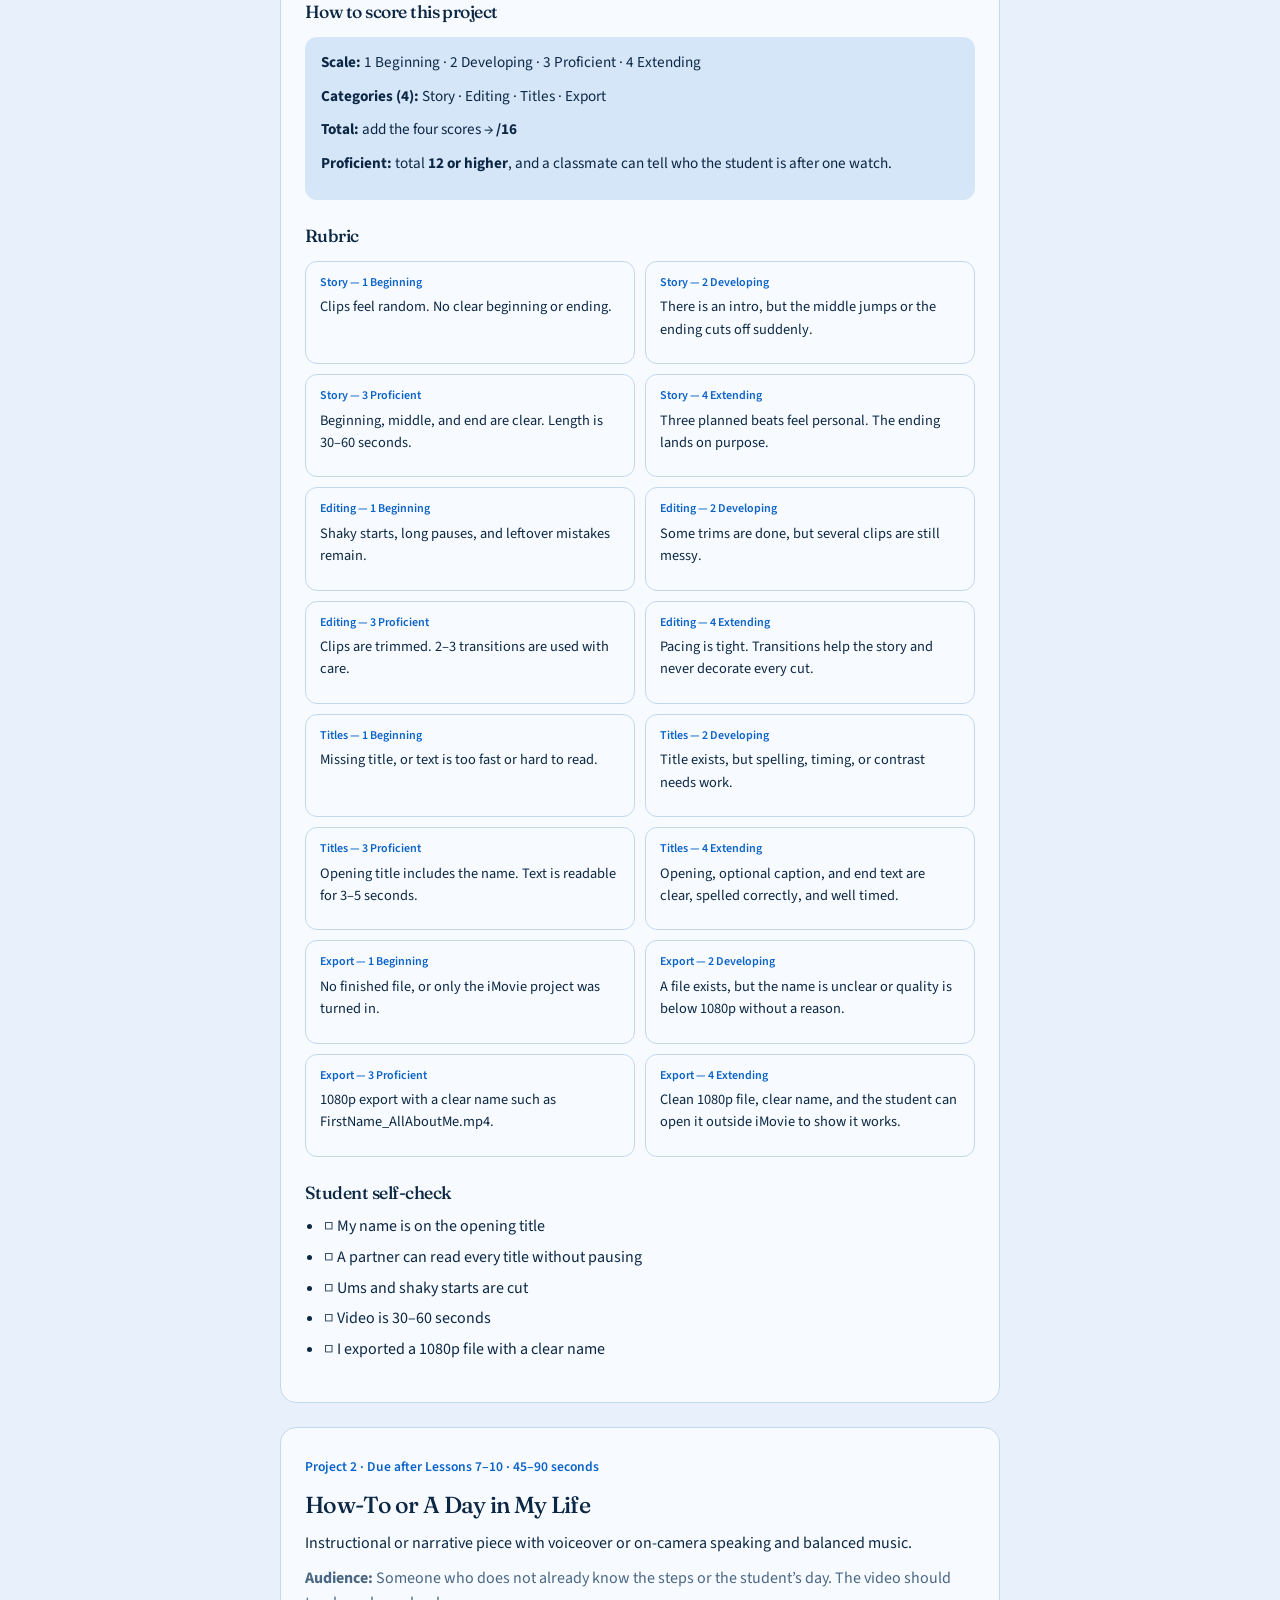
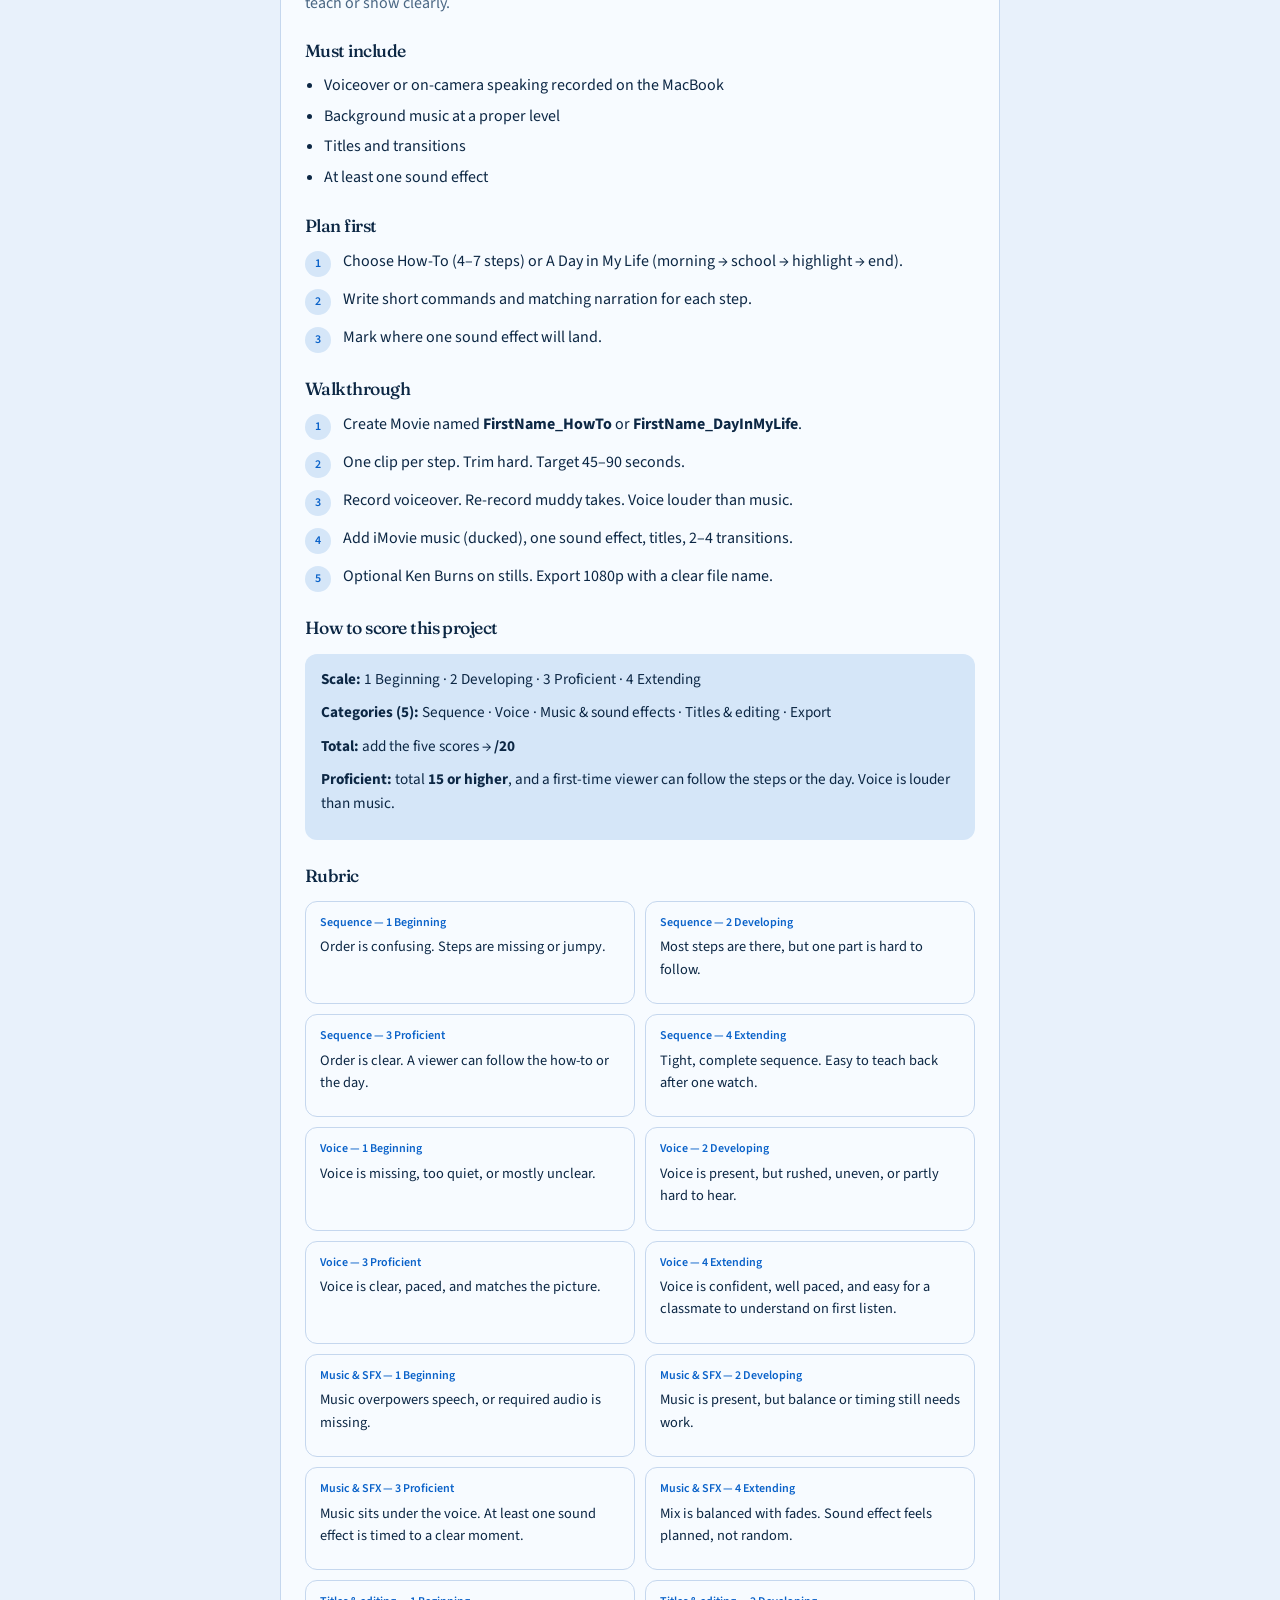
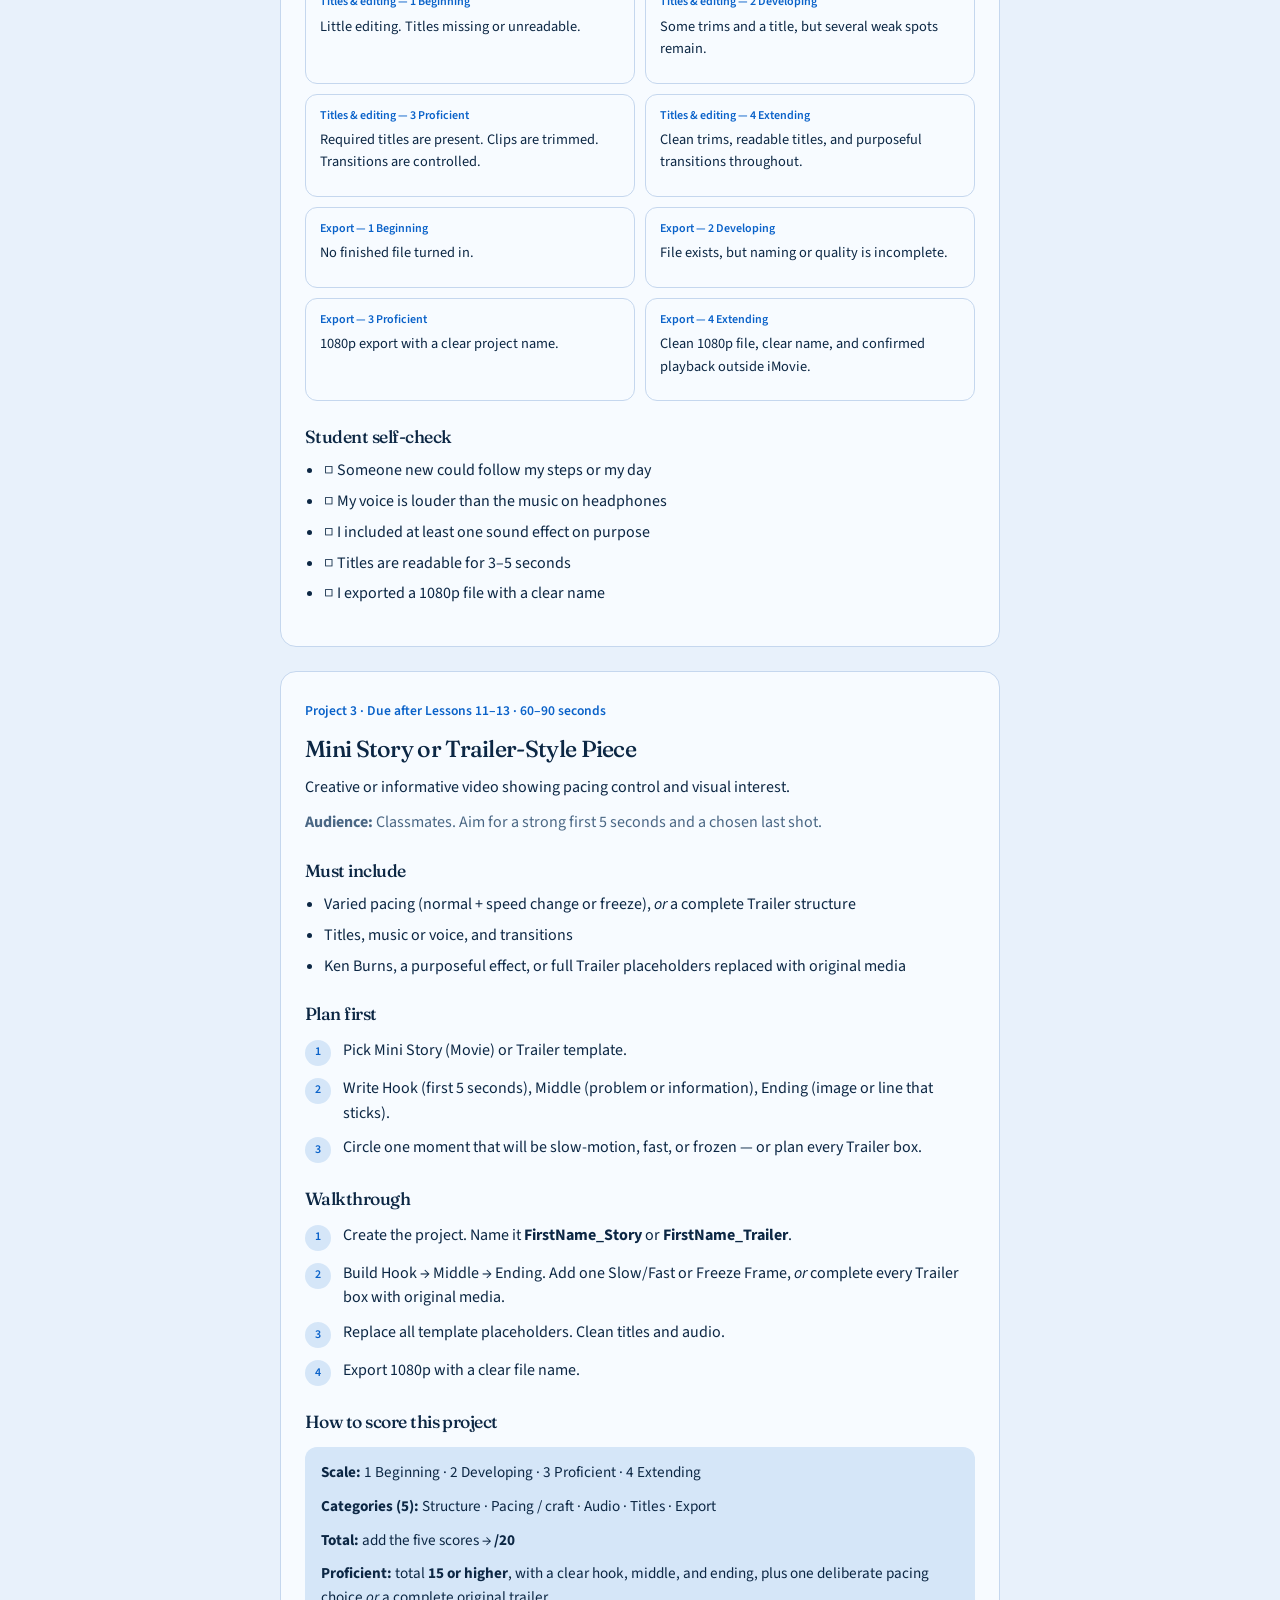
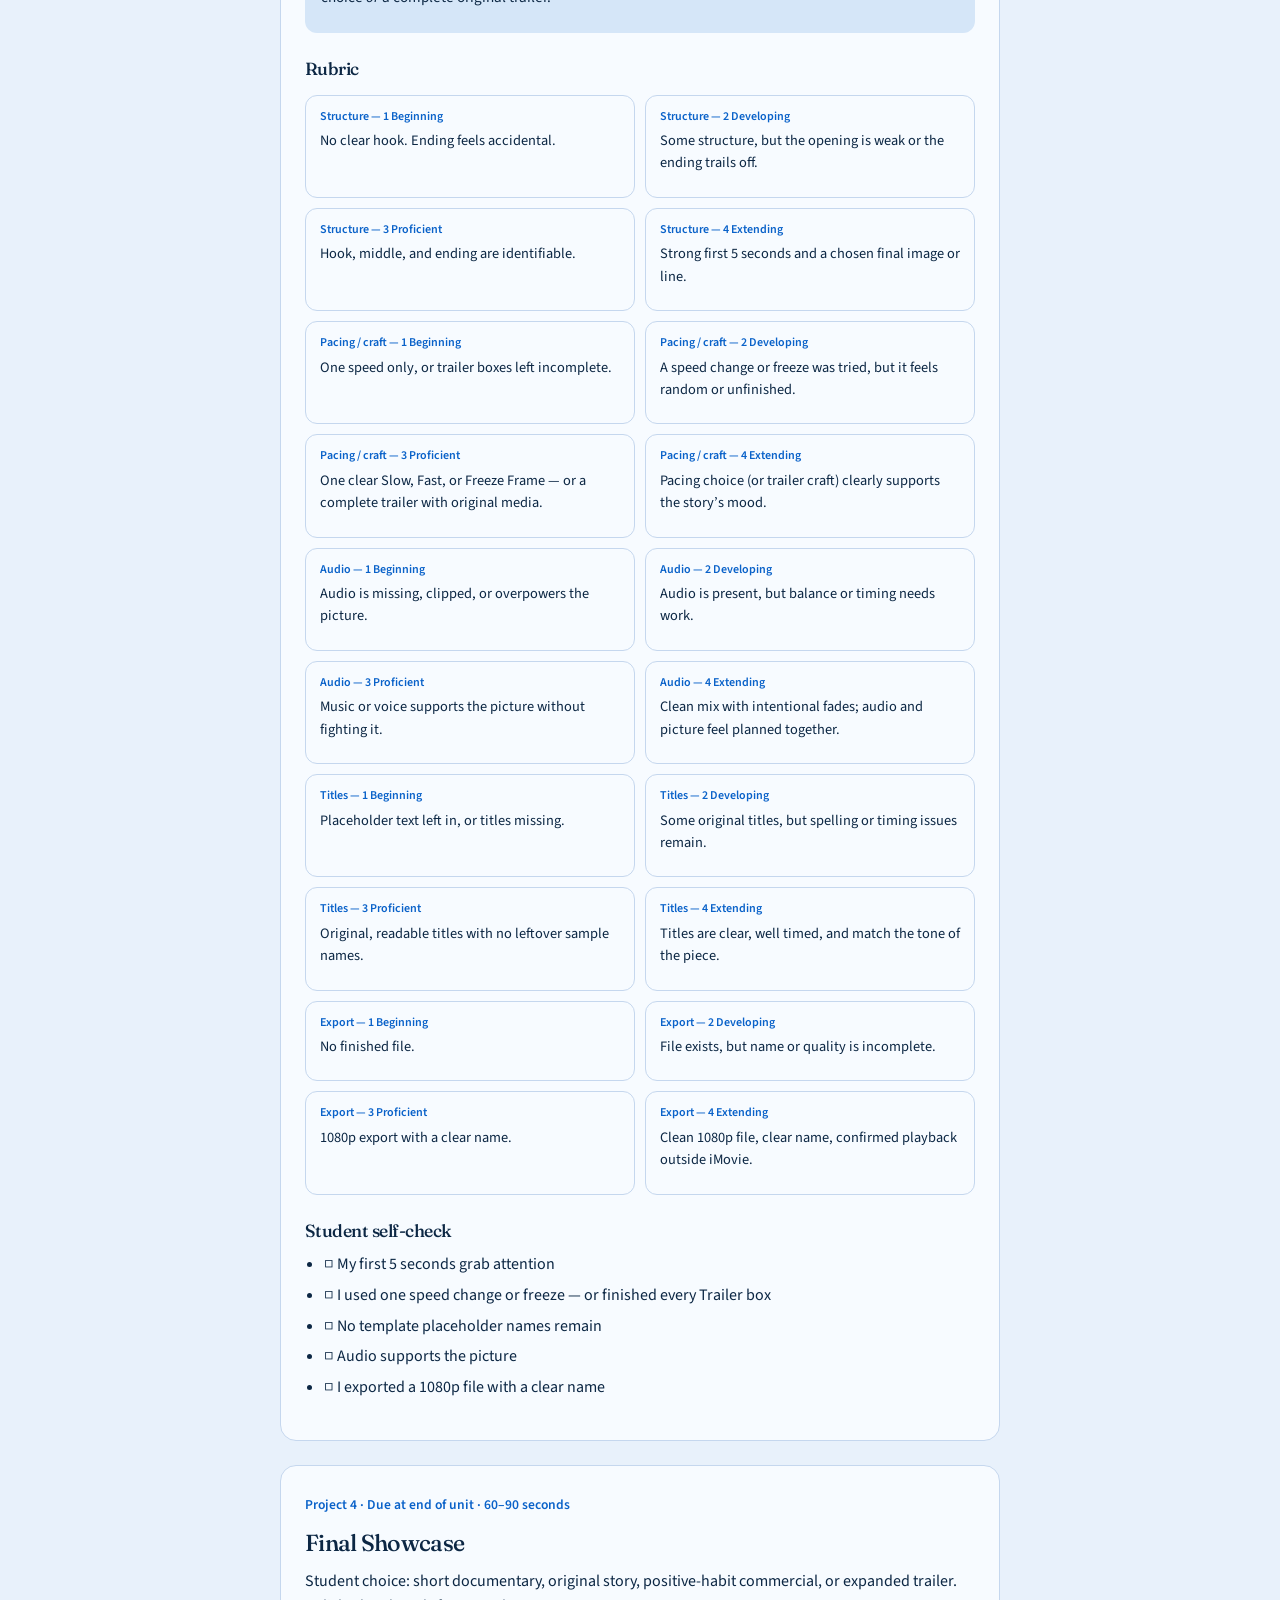
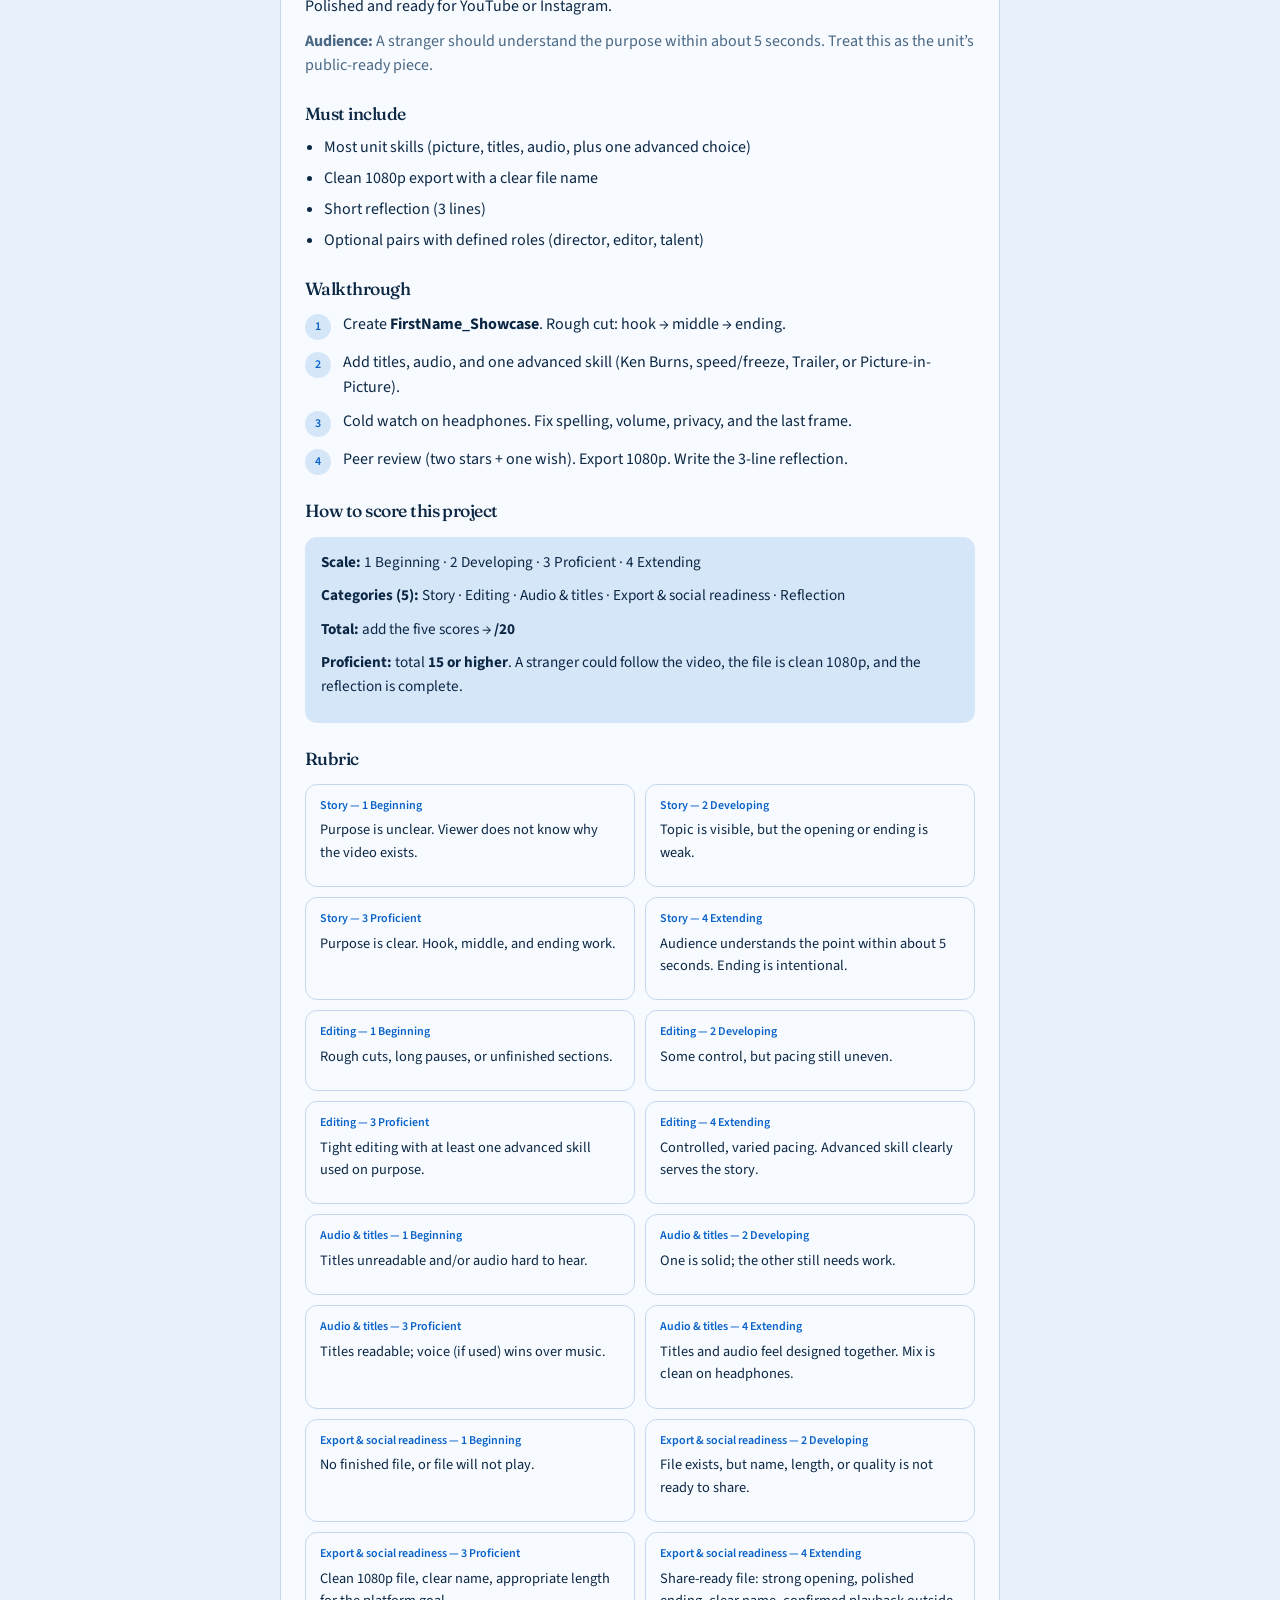
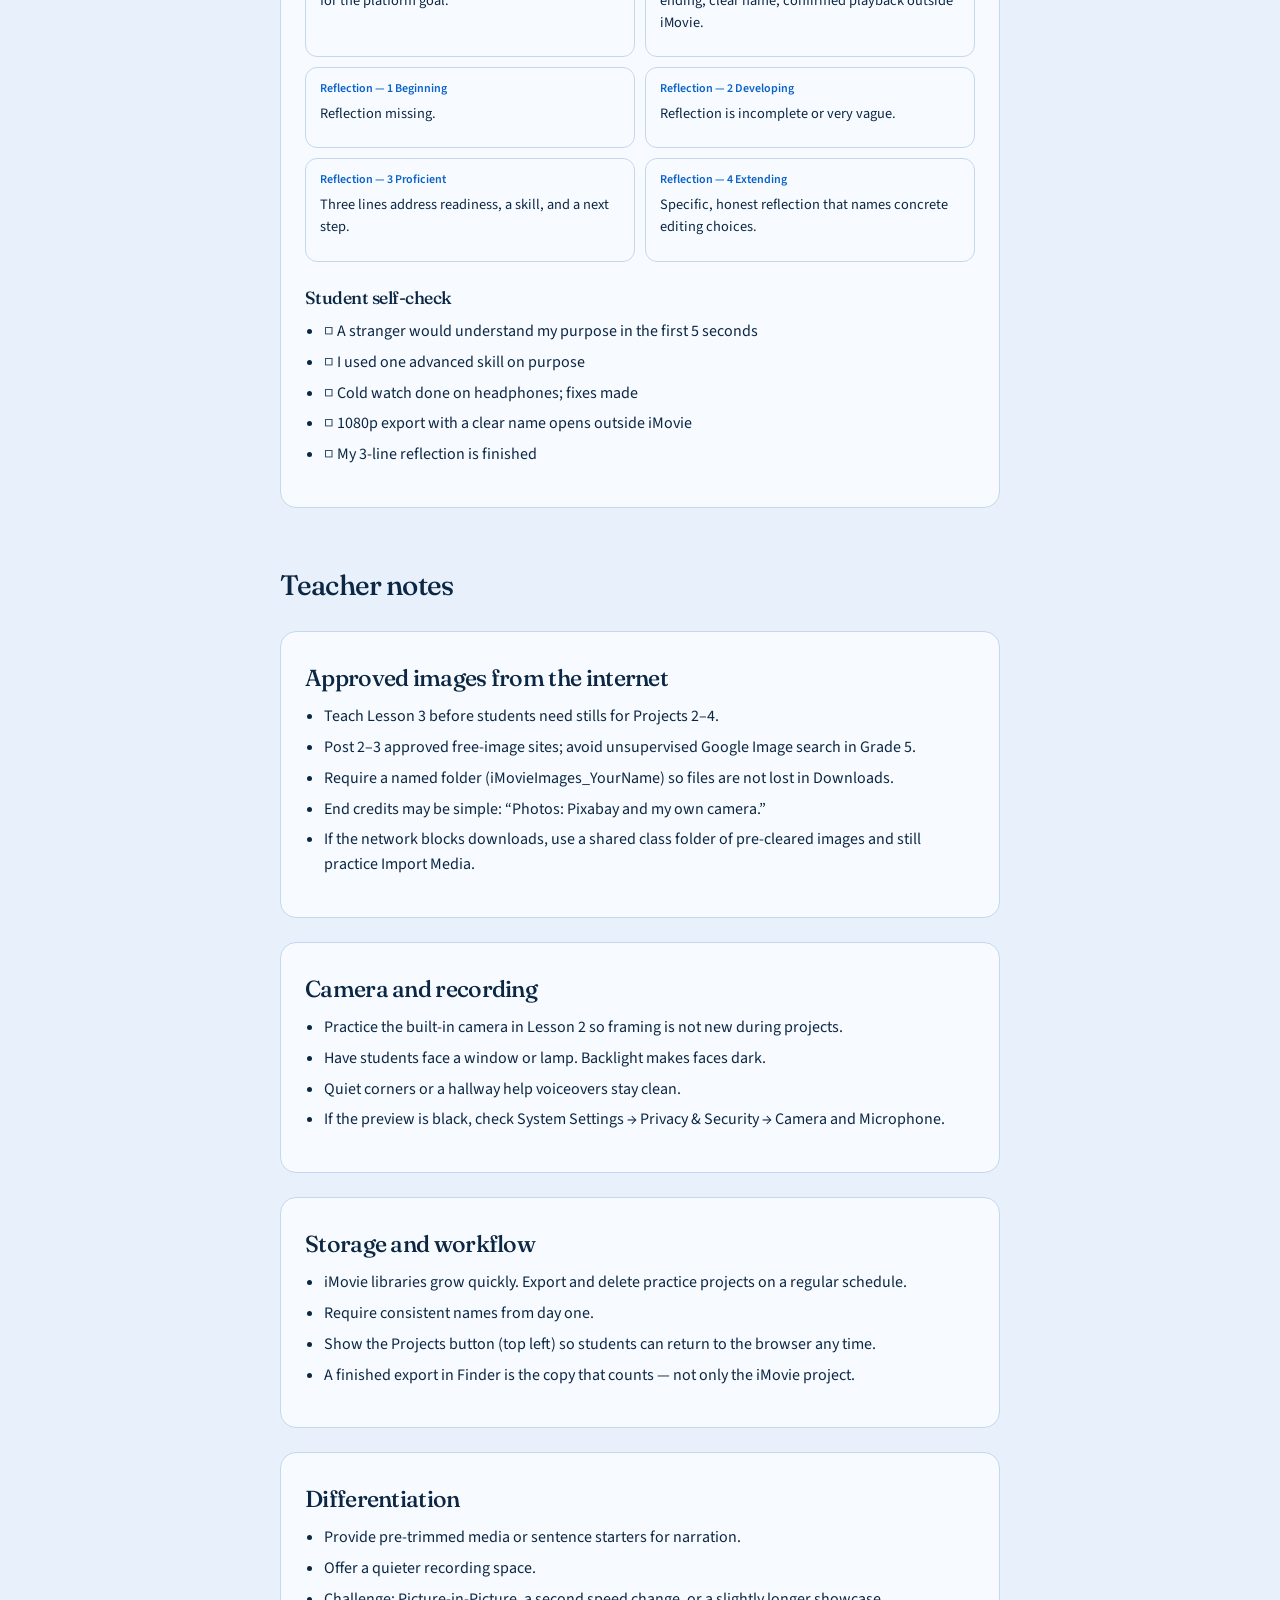
==== commit c7662bfa: "Update Grade 5 iMovie site with classroom blue theme Cool blue palette for the one-page unit: 14 les" ====
--- a/index.html
+++ b/index.html
@@ -1,5 +1,5 @@
 <!DOCTYPE html><html lang="en"><head><meta charset="UTF-8"/><meta name="viewport" content="width=device-width, initial-scale=1.0"/><title>Grade 5 iMovie — MacBook Unit</title><meta name="description" content="Detailed 13-lesson iMovie curriculum for Grade 5. MacBook only. Plan, record, edit, and export for YouTube and Instagram."/><link rel="preconnect" href="https://fonts.googleapis.com"/><link rel="preconnect" href="https://fonts.gstatic.com" crossorigin/><link href="https://fonts.googleapis.com/css2?family=Fraunces:opsz,wght@9..144,500;9..144,600&family=Source+Sans+3:wght@400;500;600&display=swap" rel="stylesheet"/><style>
-:root{--bg:#f4f1ea;--surface:#fffcf7;--fg:#1c1915;--muted:#5e5850;--primary:#1d4ed8;--primary-fg:#f8fafc;--border:#ddd6c8;--wash:#ebe6dc;--ink:#0f172a;--radius:16px}
+:root{--bg:#e8f1fb;--surface:#f7fbff;--fg:#0c2744;--muted:#4a6784;--primary:#0a62c9;--primary-fg:#f4f9ff;--border:#c5d7ee;--wash:#d5e6f8;--ink:#062445;--radius:16px}
 *{margin:0;padding:0;box-sizing:border-box}
 html{scroll-behavior:smooth}
 body{font-family:"Source Sans 3",system-ui,sans-serif;background:var(--bg);color:var(--fg);line-height:1.55;-webkit-font-smoothing:antialiased}
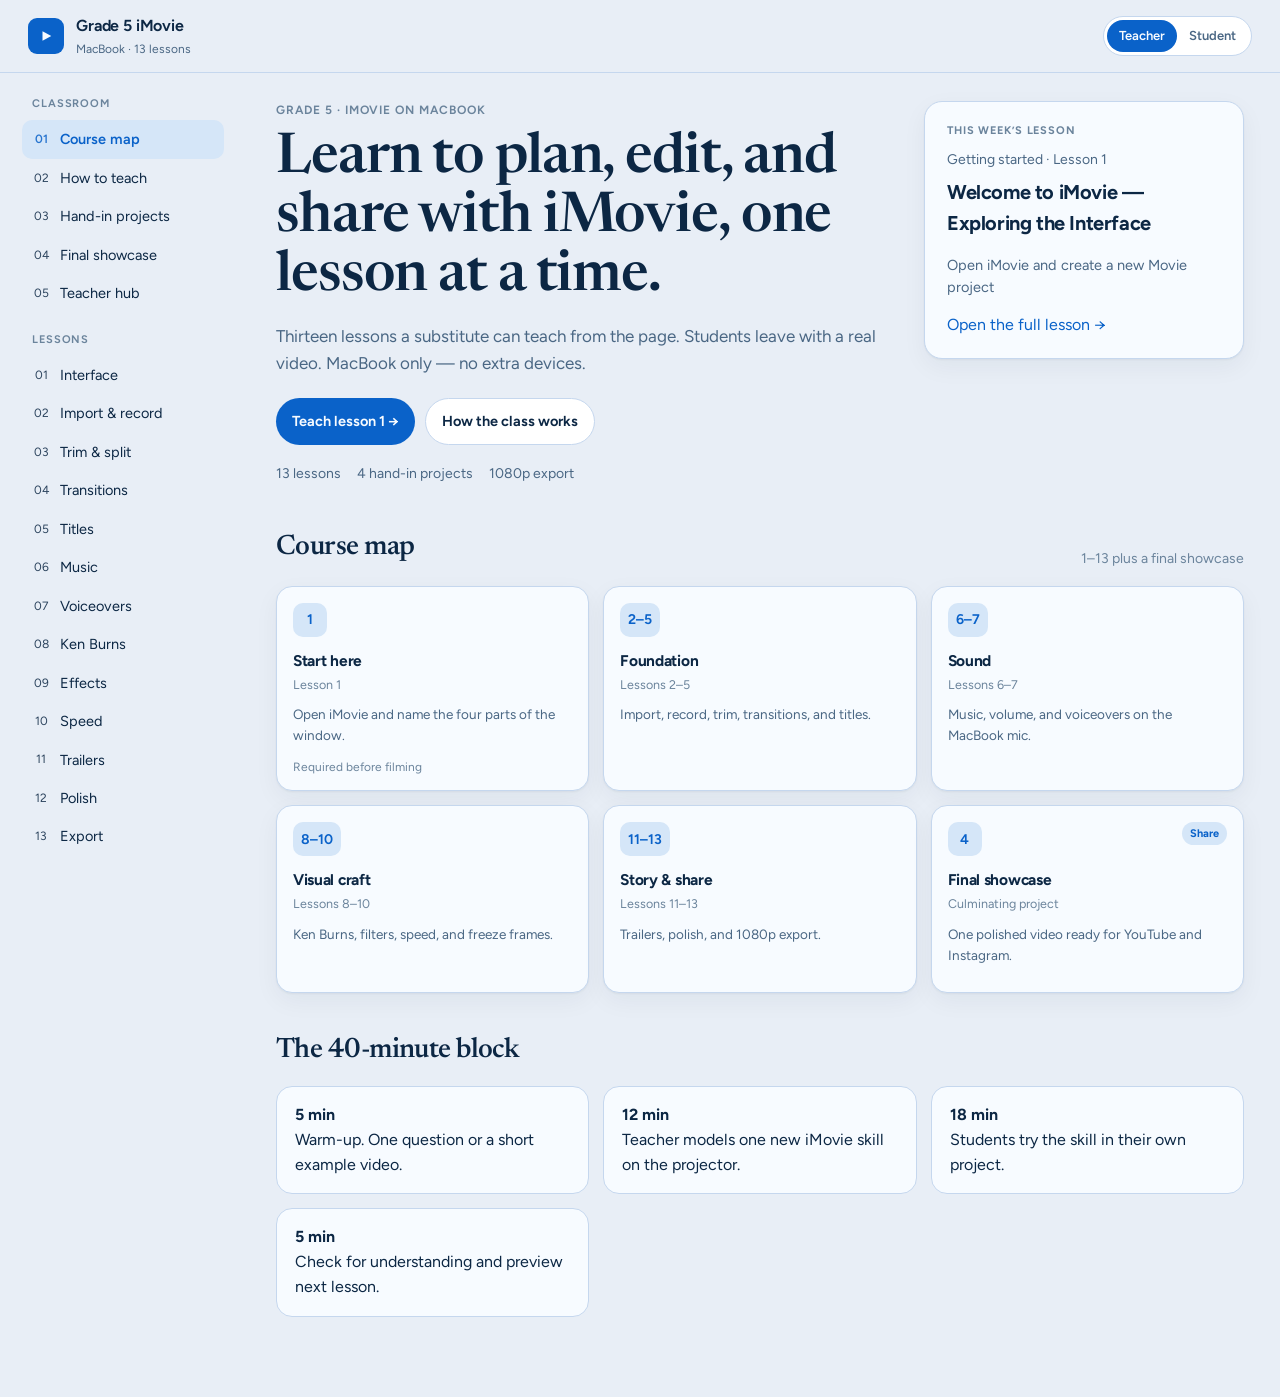
==== commit fe02c167: "Match Grade 6 Canva classroom layout Replace the one-page accordion with the course-map shell: sideb" ====
--- a/index.html
+++ b/index.html
@@ -1,1162 +1,90 @@
-<!DOCTYPE html><html lang="en"><head><meta charset="UTF-8"/><meta name="viewport" content="width=device-width, initial-scale=1.0"/><title>Grade 5 iMovie — MacBook Unit</title><meta name="description" content="Detailed 13-lesson iMovie curriculum for Grade 5. MacBook only. Plan, record, edit, and export for YouTube and Instagram."/><link rel="preconnect" href="https://fonts.googleapis.com"/><link rel="preconnect" href="https://fonts.gstatic.com" crossorigin/><link href="https://fonts.googleapis.com/css2?family=Fraunces:opsz,wght@9..144,500;9..144,600&family=Source+Sans+3:wght@400;500;600&display=swap" rel="stylesheet"/><style>
-:root{--bg:#e8f1fb;--surface:#f7fbff;--fg:#0c2744;--muted:#4a6784;--primary:#0a62c9;--primary-fg:#f4f9ff;--border:#c5d7ee;--wash:#d5e6f8;--ink:#062445;--radius:16px}
-*{margin:0;padding:0;box-sizing:border-box}
-html{scroll-behavior:smooth}
-body{font-family:"Source Sans 3",system-ui,sans-serif;background:var(--bg);color:var(--fg);line-height:1.55;-webkit-font-smoothing:antialiased}
-h1,h2,h3{font-family:Fraunces,Palatino,serif;font-weight:500;letter-spacing:-.03em;text-wrap:balance}
-a{color:var(--primary);text-decoration:none}a:hover{text-decoration:underline}
-.site-header{position:sticky;top:0;z-index:50;background:color-mix(in srgb,var(--bg) 90%,white);backdrop-filter:blur(12px);border-bottom:1px solid var(--border)}
-.site-header .inner{max-width:960px;margin:0 auto;padding:0 20px;height:60px;display:flex;align-items:center;justify-content:space-between;gap:16px}
-.logo{display:flex;align-items:center;gap:10px;color:var(--fg);text-decoration:none;font-family:Fraunces,serif;font-size:1.15rem}
-.logo-mark{width:32px;height:32px;border-radius:8px;background:var(--primary);display:flex;align-items:center;justify-content:center}
-.logo-mark svg{width:14px;height:14px;fill:#fff}
-.nav{display:flex;gap:4px;flex-wrap:wrap}
-.nav a{padding:8px 14px;border-radius:999px;font-size:.9rem;color:var(--muted);text-decoration:none}
-.nav a:hover{background:var(--wash);color:var(--fg);text-decoration:none}
-.jump{position:sticky;top:60px;z-index:40;background:color-mix(in srgb,var(--bg) 92%,white);backdrop-filter:blur(8px);border-bottom:1px solid var(--border);padding:8px 0}
-.jump .inner{max-width:760px;margin:0 auto;padding:0 20px;display:flex;flex-wrap:wrap;gap:6px 14px;font-size:.85rem}
-.jump a{color:var(--muted);text-decoration:none}.jump a:hover{color:var(--primary)}
-.wrap{max-width:760px;margin:0 auto;padding:40px 20px 100px}
-.hero{padding:48px 0 32px}
-.kicker{color:var(--primary);font-weight:600;font-size:.85rem;margin-bottom:12px}
-.hero h1{font-size:clamp(2.2rem,5vw,3.4rem);line-height:1.15;margin-bottom:16px}
-.hero .lead{font-size:1.15rem;color:var(--muted);max-width:38rem;margin-bottom:28px}
-.btn-row{display:flex;flex-wrap:wrap;gap:12px}
-.btn{display:inline-flex;align-items:center;gap:8px;height:44px;padding:0 20px;border-radius:999px;font-size:.95rem;font-weight:500;border:none;cursor:pointer;text-decoration:none;background:transparent;font-family:inherit}
-.btn:hover{opacity:.9;text-decoration:none}
-.btn-primary{background:var(--primary);color:var(--primary-fg)}
-.btn-outline{background:var(--surface);color:var(--fg);border:1px solid var(--border)}
-.card{background:var(--surface);border:1px solid var(--border);border-radius:var(--radius);padding:28px 24px;margin:24px 0}
-.section-title{font-size:1.75rem;margin:48px 0 16px;padding-top:8px}
-.card h2{font-size:1.45rem;margin-bottom:8px}
-.card h3{font-size:1.1rem;margin:22px 0 8px}
-.card p{margin-bottom:10px}
-.muted{color:var(--muted)}
-ul,ol{margin:8px 0 12px 1.2rem}li{margin-bottom:6px}
-.steps{list-style:none;margin:10px 0 14px;padding:0}
-.steps li{display:flex;gap:12px;margin-bottom:10px;align-items:flex-start}
-.steps .n{flex:0 0 26px;height:26px;border-radius:99px;background:var(--wash);color:var(--primary);font-size:.75rem;font-weight:600;display:flex;align-items:center;justify-content:center;margin-top:2px}
-.callout{background:var(--wash);border-radius:12px;padding:14px 16px;margin:12px 0;font-size:.95rem}
-.tip{border-left:3px solid var(--primary);padding:10px 14px;margin:14px 0;background:color-mix(in srgb,var(--primary) 6%,var(--surface));border-radius:0 10px 10px 0;font-size:.95rem}
-.stats{display:grid;grid-template-columns:repeat(2,1fr);gap:12px;margin:28px 0}
-@media(min-width:560px){.stats{grid-template-columns:repeat(4,1fr)}}
-.stat{background:var(--surface);border:1px solid var(--border);border-radius:12px;padding:16px}
-.stat dt{font-weight:600;font-size:.95rem}.stat dd{font-size:.85rem;color:var(--muted);margin-top:2px}
-.toc{display:grid;gap:24px}@media(min-width:640px){.toc{grid-template-columns:1fr 1fr}}
-.toc h3{margin-top:0}.toc ol{margin-left:1.1rem}.toc a{color:var(--fg)}.toc a:hover{color:var(--primary)}
-.rubric{display:grid;gap:10px;margin:12px 0 16px}@media(min-width:560px){.rubric{grid-template-columns:1fr 1fr}}
-.level{border:1px solid var(--border);border-radius:12px;padding:12px 14px;background:var(--surface);font-size:.9rem}
-.level .lbl{color:var(--primary);font-weight:600;font-size:.75rem;margin-bottom:4px}
-.three{display:grid;gap:20px;margin:20px 0}@media(min-width:700px){.three{grid-template-columns:1fr 1fr 1fr}}
-.three h3{margin-top:0;font-size:1.15rem}.three ul{font-size:.9rem;color:var(--muted)}
-details.lesson{background:var(--surface);border:1px solid var(--border);border-radius:var(--radius);margin:12px 0;overflow:hidden}
-details.lesson summary{list-style:none;cursor:pointer;padding:18px 20px;display:flex;gap:14px;align-items:flex-start;user-select:none}
-details.lesson summary::-webkit-details-marker{display:none}
-details.lesson summary:hover{background:var(--wash)}
-.lesson-num{flex:0 0 36px;height:36px;border-radius:10px;background:var(--wash);color:var(--primary);font-family:Fraunces,serif;font-size:.95rem;display:flex;align-items:center;justify-content:center}
-details[open] .lesson-num{background:var(--primary);color:#fff}
-.lesson-head{flex:1;min-width:0}.lesson-head strong{display:block;font-size:1.05rem}.lesson-head span{font-size:.85rem;color:var(--muted)}
-.lesson-body{padding:0 20px 24px 70px;border-top:1px solid var(--border);padding-top:16px}
-@media(max-width:560px){.lesson-body{padding-left:20px}}
-footer{background:var(--ink);color:#e2e8f0;padding:40px 20px;margin-top:48px}
-footer .inner{max-width:760px;margin:0 auto}
-footer h2{color:#fff;font-size:1.25rem;margin-bottom:8px}
-footer p{color:#94a3b8;font-size:.95rem;max-width:28rem}
-@media print{.site-header,.jump,.btn-row{display:none!important}body{background:#fff}}
-
-.nav a.active,.jump a.active{background:var(--wash);color:var(--fg);font-weight:600}
-details.lesson summary{cursor:pointer}
-details.lesson summary .chev{margin-left:auto;color:var(--muted);transition:transform .2s;font-size:.75rem;padding-top:8px}
-details.lesson[open] summary .chev{transform:rotate(180deg)}
-.toc a{display:block;padding:6px 0;color:var(--fg);text-decoration:none;border-bottom:1px solid transparent}
-.toc a:hover{color:var(--primary);border-bottom-color:var(--border)}
-.toc .col{min-width:0}
-.project-jump{display:flex;flex-wrap:wrap;gap:8px;margin:12px 0 8px}
-.project-jump a{display:inline-flex;align-items:center;height:36px;padding:0 14px;border-radius:999px;background:var(--surface);border:1px solid var(--border);color:var(--fg);font-size:.85rem;text-decoration:none}
-.project-jump a:hover{border-color:var(--primary);color:var(--primary);text-decoration:none}
-.back-top{position:fixed;right:18px;bottom:18px;z-index:60;width:44px;height:44px;border-radius:999px;border:1px solid var(--border);background:var(--surface);color:var(--fg);font-size:1.1rem;cursor:pointer;box-shadow:0 4px 16px rgba(0,0,0,.08);display:none;align-items:center;justify-content:center}
-.back-top.show{display:flex}
-.back-top:hover{border-color:var(--primary);color:var(--primary)}
-.lesson-list-click{list-style:none;margin:0;padding:0}
-.lesson-list-click li{margin:0}
-.lesson-list-click a{display:flex;gap:12px;align-items:flex-start;padding:12px 4px;border-bottom:1px solid var(--border);color:var(--fg);text-decoration:none}
-.lesson-list-click a:hover{color:var(--primary);text-decoration:none}
-.lesson-list-click .n{flex:0 0 28px;height:28px;border-radius:8px;background:var(--wash);color:var(--primary);font-family:Fraunces,serif;font-size:.85rem;display:flex;align-items:center;justify-content:center}
-.lesson-list-click strong{display:block;font-size:.95rem}
-.lesson-list-click span{font-size:.8rem;color:var(--muted)}
-@media print{.back-top,.jump{display:none!important}}
-</style></head><body><header class="site-header"><div class="inner"><a class="logo" href="#top"><span class="logo-mark" aria-hidden="true"><svg viewBox="0 0 16 16"><path d="M4 2.5v11L14 8 4 2.5z"/></svg></span>Grade 5 iMovie</a><nav class="nav" aria-label="Primary"><a href="#top">Overview</a><a href="#lessons">Lessons</a><a href="#projects">Projects</a><a href="#teacher">Teacher</a></nav></div></header><nav class="jump" aria-label="Page sections"><div class="inner"><a href="#top">Overview</a><a href="#lessons">Lessons</a><a href="#p1">P1</a><a href="#p2">P2</a><a href="#p3">P3</a><a href="#p4">P4</a><a href="#teacher">Teacher</a></div></nav><main class="wrap" id="top"><section class="hero"><p class="kicker">14 detailed lessons · 4 projects · MacBook only · Grade 5</p><h1>Teach iMovie so students leave with a video ready to share.</h1><p class="lead">A complete classroom unit with detailed lesson plans. Students plan, record with the built-in camera, edit on the timeline, and export a polished piece for YouTube, Instagram, and similar platforms — all on a MacBook.</p><div class="btn-row"><a class="btn btn-primary" href="#lessons">Start with Lesson 1</a><a class="btn btn-outline" href="#projects">View the four projects</a></div><dl class="stats"><div class="stat"><dt>30–45 min</dt><dd>each lesson</dd></div><div class="stat"><dt>MacBook</dt><dd>no other devices</dd></div><div class="stat"><dt>4 projects</dt><dd>including a showcase</dd></div><div class="stat"><dt>1080p export</dt><dd>social-ready</dd></div></dl></section><section class="card"><div class="three"><div><h3>Unit goals</h3><ul><li>Plan a clear story or message for an audience</li><li>Record and import media using the MacBook camera</li><li>Edit clips; add titles, transitions, music, and voiceovers</li><li>Control pacing with Ken Burns, speed, and freeze frames</li><li>Export a polished video ready for YouTube and Instagram</li></ul></div><div><h3>Materials</h3><ul><li>MacBooks with iMovie installed and updated</li><li>Headphones (strongly recommended)</li><li>Good lighting facing students when they record</li><li>Optional: simple props or sample clips</li></ul></div><div><h3>Classroom norms</h3><ul><li>Name every project clearly (e.g. FirstName_AllAboutMe)</li><li>Use only iMovie’s built-in music and sound effects</li><li>Keep clips short and purposeful</li><li>Only film classmates with permission</li><li>Export regularly so work is not lost</li></ul></div></div></section><section class="card" id="contents">
-<h2>On this page — click to jump</h2>
-<div class="toc">
-<div class="col">
-<h3>Lessons (click to open)</h3>
-<ol class="lesson-list-click">
-<li><a href="#l1" data-open="l1"><span class="n">1</span><span><strong>Interface</strong><span>30–40 min</span></span></a></li>
-<li><a href="#l2" data-open="l2"><span class="n">2</span><span><strong>Import &amp; record</strong><span>35–45 min</span></span></a></li>
-<li><a href="#l3" data-open="l3"><span class="n">3</span><span><strong>Save images from the internet</strong><span>30–40 min</span></span></a></li>
-<li><a href="#l4" data-open="l4"><span class="n">4</span><span><strong>Trim, split, rearrange</strong><span>35–45 min</span></span></a></li>
-<li><a href="#l5" data-open="l5"><span class="n">5</span><span><strong>Transitions</strong><span>30–40 min</span></span></a></li>
-<li><a href="#l6" data-open="l6"><span class="n">6</span><span><strong>Titles</strong><span>35–45 min</span></span></a></li>
-<li><a href="#l7" data-open="l7"><span class="n">7</span><span><strong>Music &amp; volume</strong><span>35–45 min</span></span></a></li>
-<li><a href="#l8" data-open="l8"><span class="n">8</span><span><strong>Voiceovers</strong><span>35–45 min</span></span></a></li>
-<li><a href="#l9" data-open="l9"><span class="n">9</span><span><strong>Ken Burns</strong><span>30–40 min</span></span></a></li>
-<li><a href="#l10" data-open="l10"><span class="n">10</span><span><strong>Effects &amp; filters</strong><span>30–40 min</span></span></a></li>
-<li><a href="#l11" data-open="l11"><span class="n">11</span><span><strong>Speed &amp; freeze</strong><span>35–45 min</span></span></a></li>
-<li><a href="#l12" data-open="l12"><span class="n">12</span><span><strong>Trailers</strong><span>35–45 min</span></span></a></li>
-<li><a href="#l13" data-open="l13"><span class="n">14</span><span><strong>Polishing</strong><span>35–45 min</span></span></a></li>
-<li><a href="#l14" data-open="l14"><span class="n">14</span><span><strong>Export &amp; share</strong><span>30–45 min</span></span></a></li>
-</ol>
-</div>
-<div class="col">
-<h3>Projects</h3>
-<div class="project-jump">
-<a href="#p1">1 · All About Me</a>
-<a href="#p2">2 · How-To / Day</a>
-<a href="#p3">3 · Story / Trailer</a>
-<a href="#p4">4 · Final Showcase</a>
-</div>
-<p style="margin-top:16px"><a href="#teacher">Teacher notes →</a></p>
-<p class="muted" style="margin-top:12px;font-size:.9rem">Everything is on this one page. Use the sticky bar at the top to jump between sections.</p>
-</div>
-</div>
-</section><h2 class="section-title" id="lessons">Fourteen detailed lesson plans</h2>
-<p class="muted" style="margin-bottom:12px">Each lesson is 30–45 minutes. Expand a lesson for full objectives, warm-up, numbered steps, practice, checks, and teacher tips.</p>
-<div class="btn-row" style="margin-bottom:20px">
-<button type="button" class="btn btn-outline" id="expandAll" style="height:36px;font-size:.85rem">Expand all lessons</button>
-<button type="button" class="btn btn-outline" id="collapseAll" style="height:36px;font-size:.85rem">Collapse all</button>
-</div>
-
-<details class="lesson" id="l1" open>
-<summary><span class="lesson-num">1</span><span class="lesson-head"><strong>Welcome to iMovie — Exploring the Interface</strong><span>30–40 min · Interface navigation</span></span><span class="chev" aria-hidden="true">▼</span></summary>
-<div class="lesson-body">
-<h3>Objectives</h3>
-<ul>
-<li>Open iMovie and create a new Movie project</li>
-<li>Name the four main areas of the window</li>
-<li>Play, pause, zoom, scroll, and undo using the trackpad and keyboard</li>
-</ul>
-<h3>You will need</h3>
-<ul><li>MacBook with iMovie installed</li><li>Headphones optional</li></ul>
-<h3>Warm-up (5 min)</h3>
-<p>Watch a short example video chosen by the teacher. Discuss: What made it easy to follow? What would you change?</p>
-<h3>1. Open iMovie and start a project</h3>
-<ol class="steps">
-<li><span class="n">1</span><span>Click the Launchpad icon in the Dock, or press <strong>Command + Space</strong> to open Spotlight.</span></li>
-<li><span class="n">2</span><span>Type <strong>iMovie</strong> and press Return.</span></li>
-<li><span class="n">3</span><span>If iMovie asks for Photos or camera permission, click <strong>Allow</strong>.</span></li>
-<li><span class="n">4</span><span>You should see the Projects browser — a screen of existing movies (or mostly empty if this is the first time).</span></li>
-<li><span class="n">5</span><span>Click <strong>Create New</strong> (the large plus tile).</span></li>
-<li><span class="n">6</span><span>Choose <strong>Movie</strong>, not Trailer. Trailer comes later.</span></li>
-<li><span class="n">7</span><span>A blank project opens. This is the editing workspace.</span></li>
-</ol>
-<h3>2. Name the four main areas</h3>
-<ol class="steps">
-<li><span class="n">1</span><span><strong>Media Library</strong> (left side) — where clips, photos, and audio live before they go on the timeline.</span></li>
-<li><span class="n">2</span><span><strong>Viewer</strong> (top right) — the large preview of whatever is under the playhead.</span></li>
-<li><span class="n">3</span><span><strong>Timeline</strong> (bottom) — where you build the story from left to right.</span></li>
-<li><span class="n">4</span><span><strong>Toolbar / content tabs</strong> — Media, Audio, Titles, Backgrounds, Transitions across the top of the media area.</span></li>
-</ol>
-<h3>3. Practice moving around</h3>
-<ol class="steps">
-<li><span class="n">1</span><span>Press the <strong>spacebar</strong> to play and pause.</span></li>
-<li><span class="n">2</span><span>Two-finger scroll the timeline left and right on the trackpad.</span></li>
-<li><span class="n">3</span><span>Pinch on the trackpad to zoom the timeline in and out.</span></li>
-<li><span class="n">4</span><span>Press <strong>Command + Z</strong> to undo. This is the most important shortcut in the unit.</span></li>
-<li><span class="n">5</span><span>Click the project name at the top and rename it <strong>Practice1_YourName</strong>. iMovie saves automatically.</span></li>
-</ol>
-<h3>Practice</h3>
-<ul>
-<li>Point to and name each of the four areas for a partner.</li>
-<li>Play, pause, zoom, and undo once each.</li>
-</ul>
-<h3>Check for understanding</h3>
-<ul>
-<li>Can the student open iMovie and create a Movie project without help?</li>
-<li>Can they name the four main areas?</li>
-<li>Can they play, pause, and undo?</li>
-</ul>
-<div class="tip"><strong>Teacher tip:</strong> Circulate and have students point to the Media Library, Viewer, Timeline, and toolbar before leaving the demo area. Fix login and permission pop-ups in this lesson so later lessons stay on track.</div>
-</div>
-</details>
-
-<details class="lesson" id="l2">
-<summary><span class="lesson-num">2</span><span class="lesson-head"><strong>Creating a Project, Importing, and Recording</strong><span>35–45 min · Import + MacBook camera</span></span><span class="chev" aria-hidden="true">▼</span></summary>
-<div class="lesson-body">
-<h3>Objectives</h3>
-<ul>
-<li>Import photos or videos from Photos or Finder</li>
-<li>Record a short clip with the built-in FaceTime HD camera</li>
-<li>Drag clips onto the timeline in a clear order</li>
-</ul>
-<h3>You will need</h3>
-<ul><li>MacBook with camera and microphone access allowed</li><li>Good light on the student’s face</li></ul>
-<h3>Warm-up (3–5 min)</h3>
-<p>Show one well-framed face shot and one poorly lit shot. Ask: Which is easier to watch, and why?</p>
-<h3>1. Create or open the project</h3>
-<ol class="steps">
-<li><span class="n">1</span><span>Open iMovie → <strong>Create New → Movie</strong> (or open your Lesson 1 project).</span></li>
-<li><span class="n">2</span><span>Name it <strong>ImportPractice_YourName</strong>.</span></li>
-</ol>
-<h3>2. Import existing photos or videos</h3>
-<ol class="steps">
-<li><span class="n">1</span><span>Click the <strong>Import Media</strong> button (downward arrow) above the media browser.</span></li>
-<li><span class="n">2</span><span>Browse to Photos, Desktop, or a class folder the teacher provided.</span></li>
-<li><span class="n">3</span><span>Select 2–3 files → <strong>Import Selected</strong>. Clips appear in Project Media.</span></li>
-</ol>
-<h3>3. Record with the MacBook camera</h3>
-<ol class="steps">
-<li><span class="n">1</span><span>Click <strong>Import Media</strong> again. Under Cameras, click <strong>FaceTime HD Camera</strong>.</span></li>
-<li><span class="n">2</span><span>Allow camera and microphone access if macOS asks.</span></li>
-<li><span class="n">3</span><span>Sit about an arm’s length from the laptop. Face a window or lamp. Look at the <strong>camera lens</strong>, not the screen.</span></li>
-<li><span class="n">4</span><span>Click the red <strong>Record</strong> button. Say a short sentence (for example, “Hi, my name is ___.”). Click Record again to stop.</span></li>
-<li><span class="n">5</span><span>Keep takes under about 10 seconds. You will trim later.</span></li>
-</ol>
-<h3>4. Build a first sequence</h3>
-<ol class="steps">
-<li><span class="n">1</span><span>Drag clips from Project Media onto the timeline.</span></li>
-<li><span class="n">2</span><span>Arrange them left to right in a sensible order.</span></li>
-<li><span class="n">3</span><span>Press spacebar and watch the whole sequence once.</span></li>
-</ol>
-<h3>Practice</h3>
-<ul>
-<li>Record one extra take with better lighting or a clearer voice.</li>
-<li>Delete the weaker take from the timeline (not necessarily from the library).</li>
-</ul>
-<h3>Check for understanding</h3>
-<ul>
-<li>Is at least one self-recorded clip on the timeline?</li>
-<li>Is the face reasonably well lit?</li>
-<li>Can the student import media without help?</li>
-</ul>
-<div class="tip"><strong>Teacher tip:</strong> Sit an arm’s length from the MacBook. Face a window or lamp. Backlight makes faces dark. If the preview is black, check System Settings → Privacy &amp; Security → Camera and Microphone.</div>
-</div>
-</details>
-
-
-<details class="lesson" id="l3">
-<summary><span class="lesson-num">3</span><span class="lesson-head"><strong>Finding and Saving Images from the Internet</strong><span>30–40 min · Download, organize, import</span></span><span class="chev" aria-hidden="true">▼</span></summary>
-<div class="lesson-body">
-<h3>Objectives</h3>
-<ul>
-<li>Find appropriate images from teacher-approved websites</li>
-<li>Save images to a clear folder on the MacBook</li>
-<li>Import saved images into an iMovie project</li>
-<li>Practice simple digital citizenship (permission, attribution, safe search)</li>
-</ul>
-<h3>You will need</h3>
-<ul>
-<li>MacBook with Safari (or Chrome) and iMovie</li>
-<li>Teacher-approved image sites (list on the board)</li>
-<li>An iMovie project open (or create ImagePractice_YourName)</li>
-</ul>
-<h3>Warm-up (5 min)</h3>
-<p>Show two images on the projector: one the teacher owns or has permission to use, and one that is a famous logo or movie character. Ask: <em>Which one is safer to put in a school video we might share? Why?</em></p>
-<div class="callout"><strong>Class rule for this unit:</strong> Only use (1) photos you took, (2) images the teacher provides, or (3) images from the approved free sites listed in class. When you use a web image, add a short credit in your end titles (example: “Photo: Pixabay”).</div>
-
-<h3>1. Know where you are allowed to search</h3>
-<ol class="steps">
-<li><span class="n">1</span><span>Use only sites your teacher lists. Common classroom choices: <strong>Pixabay</strong>, <strong>Unsplash</strong>, <strong>Wikimedia Commons</strong>, or a folder the teacher shared.</span></li>
-<li><span class="n">2</span><span>Do <strong>not</strong> download random images from social media, shopping sites, or search results that show copyrighted characters, logos, or watermarks.</span></li>
-<li><span class="n">3</span><span>If you are unsure, ask before you save.</span></li>
-</ol>
-
-<h3>2. Create a project folder on the MacBook</h3>
-<ol class="steps">
-<li><span class="n">1</span><span>Click the <strong>Finder</strong> icon in the Dock.</span></li>
-<li><span class="n">2</span><span>In the sidebar, click <strong>Desktop</strong> (or Documents if the teacher prefers).</span></li>
-<li><span class="n">3</span><span>From the menu bar choose <strong>File → New Folder</strong> (or press <strong>Shift + Command + N</strong>).</span></li>
-<li><span class="n">4</span><span>Name the folder <strong>iMovieImages_YourName</strong>. Press Return.</span></li>
-<li><span class="n">5</span><span>Keep this folder for the whole unit. All web images for iMovie go here first — not scattered in Downloads.</span></li>
-</ol>
-
-<h3>3. Find and save an image (Safari)</h3>
-<ol class="steps">
-<li><span class="n">1</span><span>Open <strong>Safari</strong>.</span></li>
-<li><span class="n">2</span><span>Go to a teacher-approved site (type the address carefully, or use a link the teacher shared).</span></li>
-<li><span class="n">3</span><span>Search for a simple topic you need (example: “mountain”, “bicycle”, “library”). Prefer clear photos, not memes or text-heavy graphics.</span></li>
-<li><span class="n">4</span><span>Click the image to open a larger view when the site allows it.</span></li>
-<li><span class="n">5</span><span><strong>Control-click</strong> (or right-click with a mouse) on the image.</span></li>
-<li><span class="n">6</span><span>Choose <strong>Save Image As…</strong> (wording may be “Download Linked File As…” on some pages).</span></li>
-<li><span class="n">7</span><span>In the save dialog, navigate to your <strong>iMovieImages_YourName</strong> folder.</span></li>
-<li><span class="n">8</span><span>Give the file a clear name before saving, for example <strong>mountain_trail.jpg</strong> or <strong>bike_helmet.png</strong>. Avoid names like <em>IMG_4821</em> or <em>download</em>.</span></li>
-<li><span class="n">9</span><span>Click <strong>Save</strong>.</span></li>
-</ol>
-
-<h3>4. Check the file in Finder</h3>
-<ol class="steps">
-<li><span class="n">1</span><span>Open Finder and open your <strong>iMovieImages_YourName</strong> folder.</span></li>
-<li><span class="n">2</span><span>Confirm the image is there. Click it once and press the spacebar for Quick Look.</span></li>
-<li><span class="n">3</span><span>If the file is tiny, blurry, or not the image you wanted, delete it and try again from the website.</span></li>
-<li><span class="n">4</span><span>Save <strong>2–4 images</strong> maximum for today’s practice so the folder stays organized.</span></li>
-</ol>
-
-<h3>5. Import the images into iMovie</h3>
-<ol class="steps">
-<li><span class="n">1</span><span>Open iMovie and open your practice project (or <strong>Create New → Movie</strong> named <strong>ImagePractice_YourName</strong>).</span></li>
-<li><span class="n">2</span><span>Click the <strong>Import Media</strong> button (downward arrow).</span></li>
-<li><span class="n">3</span><span>Navigate to Desktop (or Documents) → <strong>iMovieImages_YourName</strong>.</span></li>
-<li><span class="n">4</span><span>Select the images you need → click <strong>Import Selected</strong>.</span></li>
-<li><span class="n">5</span><span>The photos appear in Project Media. Drag one onto the timeline to confirm it works.</span></li>
-<li><span class="n">6</span><span>Optional: leave the photo on the timeline for Lesson 8 (Ken Burns). For today, importing successfully is the goal.</span></li>
-</ol>
-
-<h3>6. Credit the source (good habit)</h3>
-<ol class="steps">
-<li><span class="n">1</span><span>On paper or in Notes, write the site name for each image you saved (example: Pixabay — mountain trail).</span></li>
-<li><span class="n">2</span><span>When you finish a real project, add a short end title such as: <strong>Photos: Pixabay and my own camera</strong>.</span></li>
-<li><span class="n">3</span><span>You do not need a full bibliography in Grade 5, but you <em>do</em> need honest credit and approved sources.</span></li>
-</ol>
-
-<h3>Practice</h3>
-<ul>
-<li>Create the folder <strong>iMovieImages_YourName</strong>.</li>
-<li>Save 2 appropriate images from an approved site with clear file names.</li>
-<li>Import both into iMovie and place one on the timeline.</li>
-<li>Write the source name for each image.</li>
-</ul>
-<h3>Check for understanding</h3>
-<ul>
-<li>Can the student save an image into their named folder (not a mystery Downloads pile)?</li>
-<li>Can they import that image into iMovie without help?</li>
-<li>Can they name one rule about which images are allowed?</li>
-</ul>
-<div class="tip"><strong>Teacher tip:</strong> Post 2–3 approved URLs on the board before the lesson. For Grade 5, avoid open Google Image search unless you pre-teach <em>Tools → Usage rights</em> and supervise closely. If bandwidth or filtering is an issue, provide a shared class folder of pre-cleared images and still teach the Save → Folder → Import path using those files. Watch for students saving entire web pages by mistake — they need the image file (.jpg / .png), not an .html file.</div>
-</div>
-</details>
-<details class="lesson" id="l4">
-<summary><span class="lesson-num">4</span><span class="lesson-head"><strong>Basic Editing — Trim, Split, Delete, Rearrange</strong><span>35–45 min · Core timeline skills</span></span><span class="chev" aria-hidden="true">▼</span></summary>
-<div class="lesson-body">
-<h3>Objectives</h3>
-<ul>
-<li>Trim clip ends with the yellow handles</li>
-<li>Split a clip and delete the unwanted middle piece</li>
-<li>Rearrange clips so the story is short and clear</li>
-</ul>
-<h3>Warm-up (3 min)</h3>
-<p>Show a 20-second clip with a long shaky start. Ask: What would you cut first?</p>
-<h3>1. Select and trim</h3>
-<ol class="steps">
-<li><span class="n">1</span><span>Click a clip on the timeline so a <strong>yellow border</strong> appears.</span></li>
-<li><span class="n">2</span><span>Drag the yellow handles at either end inward to hide shaky starts or long endings.</span></li>
-<li><span class="n">3</span><span>Zoom the timeline in (pinch) if the handles are hard to grab.</span></li>
-<li><span class="n">4</span><span>Play the trimmed clip to check the result.</span></li>
-</ol>
-<h3>2. Split a clip</h3>
-<ol class="steps">
-<li><span class="n">1</span><span>Place the playhead on the first frame of a mistake (a cough, a long “um,” or a false start).</span></li>
-<li><span class="n">2</span><span>Click the Split button (scissors) or press <strong>Command + B</strong>.</span></li>
-<li><span class="n">3</span><span>Move the playhead to the end of the mistake and split again.</span></li>
-<li><span class="n">4</span><span>Select the middle piece and press <strong>Delete</strong>.</span></li>
-</ol>
-<h3>3. Rearrange and clean</h3>
-<ol class="steps">
-<li><span class="n">1</span><span>Drag clips left or right on the timeline to change order.</span></li>
-<li><span class="n">2</span><span>Play the whole sequence. Goal: a clean <strong>20–40 second</strong> practice cut.</span></li>
-<li><span class="n">3</span><span>If you make a mistake, press <strong>Command + Z</strong>.</span></li>
-</ol>
-<h3>Practice</h3>
-<ul>
-<li>Trim every clip on your timeline.</li>
-<li>Remove at least one unwanted middle section with split + delete.</li>
-<li>Partner check: give one “keep” and one “improve.”</li>
-</ul>
-<h3>Check for understanding</h3>
-<ul>
-<li>Are shaky starts gone?</li>
-<li>Can the student explain the difference between trim and split?</li>
-<li>Is the practice sequence 20–40 seconds?</li>
-</ul>
-<div class="tip"><strong>Teacher tip:</strong> Short and clear beats long and messy. Zoom in before fine trims. Model Command + Z early and often so students are not afraid to try.</div>
-</div>
-</details>
-
-<details class="lesson" id="l5">
-<summary><span class="lesson-num">5</span><span class="lesson-head"><strong>Transitions and Smooth Flow</strong><span>30–40 min · Visual flow</span></span><span class="chev" aria-hidden="true">▼</span></summary>
-<div class="lesson-body">
-<h3>Objectives</h3>
-<ul>
-<li>Add, change, and delete transitions between clips</li>
-<li>Choose simple transitions that help the story instead of decorating every cut</li>
-<li>Adjust transition duration so cuts feel natural</li>
-</ul>
-<h3>Warm-up (3–5 min)</h3>
-<p>Show two versions of the same cut: a hard cut and a Cross Dissolve. Ask which feels smoother for a calm story, and when a hard cut might be better.</p>
-<h3>1. Open the Transitions browser</h3>
-<ol class="steps">
-<li><span class="n">1</span><span>Click the <strong>Transitions</strong> tab above the media browser.</span></li>
-<li><span class="n">2</span><span>Hover over styles to preview them in the Viewer.</span></li>
-<li><span class="n">3</span><span>Find simple options first: <strong>Cross Dissolve</strong>, <strong>Fade to Black</strong>, <strong>Fade to White</strong>.</span></li>
-</ol>
-<h3>2. Add a transition</h3>
-<ol class="steps">
-<li><span class="n">1</span><span>Drag <strong>Cross Dissolve</strong> into the <strong>gap between two clips</strong> on the timeline. A small icon appears in the gap.</span></li>
-<li><span class="n">2</span><span>Play across the cut. Notice how one shot blends into the next.</span></li>
-<li><span class="n">3</span><span>Double-click the transition icon. Set duration to about <strong>0.5–1.5 seconds</strong>. Click Apply.</span></li>
-</ol>
-<h3>3. Change or remove a transition</h3>
-<ol class="steps">
-<li><span class="n">1</span><span>To change style: drag a different transition on top of the existing icon.</span></li>
-<li><span class="n">2</span><span>To remove: click the transition icon once and press <strong>Delete</strong>.</span></li>
-<li><span class="n">3</span><span>Add only <strong>2–4 transitions</strong> in the whole project. Prefer Cross Dissolve or Fade.</span></li>
-<li><span class="n">4</span><span>Avoid using a different flashy transition on every cut — it usually distracts.</span></li>
-</ol>
-<h3>Practice</h3>
-<ul>
-<li>Add two transitions. Delete one and replace it with a simpler choice.</li>
-<li>Watch the whole timeline and decide whether each transition helps the story.</li>
-</ul>
-<h3>Check for understanding</h3>
-<ul>
-<li>Can the student add a transition between two clips?</li>
-<li>Can they change the duration?</li>
-<li>Do they understand that fewer, simpler transitions are usually better?</li>
-</ul>
-<div class="tip"><strong>Teacher tip:</strong> A hard cut is often the best choice. Praise restraint. Model one busy “every-cut transition” version and one calm version so students can hear and see the difference.</div>
-</div>
-</details>
-
-<details class="lesson" id="l6">
-<summary><span class="lesson-num">6</span><span class="lesson-head"><strong>Titles, Text, and Captions</strong><span>35–45 min · On-screen text</span></span><span class="chev" aria-hidden="true">▼</span></summary>
-<div class="lesson-body">
-<h3>Objectives</h3>
-<ul>
-<li>Add an opening title, an optional name caption, and end text</li>
-<li>Edit title text in the Viewer and keep it on screen long enough to read (about 3–5 seconds)</li>
-<li>Choose readable, high-contrast title styles</li>
-</ul>
-<h3>Warm-up (3 min)</h3>
-<p>Show a title that disappears after one second. Ask: Could you read that? How long should a title stay on screen?</p>
-<h3>1. Open the Titles browser</h3>
-<ol class="steps">
-<li><span class="n">1</span><span>Click the <strong>Titles</strong> tab above the media browser.</span></li>
-<li><span class="n">2</span><span>Browse styles such as Centered, Lower Third, and Standard. Prefer simple styles for classroom work.</span></li>
-</ol>
-<h3>2. Add and edit an opening title</h3>
-<ol class="steps">
-<li><span class="n">1</span><span>Drag <strong>Centered</strong> (or a similar simple style) to the <strong>start</strong> of the timeline. A purple title bar appears.</span></li>
-<li><span class="n">2</span><span>Click the purple title bar, then click the text in the Viewer.</span></li>
-<li><span class="n">3</span><span>Type <strong>All About Me – Your Name</strong> (or the title for today’s practice).</span></li>
-<li><span class="n">4</span><span>Drag the ends of the purple bar so the title stays on screen for <strong>3–5 seconds</strong>.</span></li>
-</ol>
-<h3>3. Add a caption and end text</h3>
-<ol class="steps">
-<li><span class="n">1</span><span>Optional: drag <strong>Lower Third</strong> onto a talking clip and type the student’s name.</span></li>
-<li><span class="n">2</span><span>Add end text such as <strong>Thanks for watching</strong> or <strong>Created by Your Name</strong>.</span></li>
-<li><span class="n">3</span><span>Check spelling carefully.</span></li>
-<li><span class="n">4</span><span>Have a partner read every title aloud without pausing the video. If they miss a word, lengthen the title or enlarge the text.</span></li>
-</ol>
-<h3>Practice</h3>
-<ul>
-<li>Create opening title, optional lower third, and end title.</li>
-<li>Partner check: can they read every word comfortably?</li>
-</ul>
-<h3>Check for understanding</h3>
-<ul>
-<li>Is there a clear opening title with the student’s name?</li>
-<li>Do titles stay on screen about 3–5 seconds?</li>
-<li>Are titles high-contrast and easy to read?</li>
-</ul>
-<div class="tip"><strong>Teacher tip:</strong> Prefer high-contrast titles (light on dark or dark on light). Avoid tiny text or busy backgrounds behind words. Spelling counts — build a quick partner-read step into every title lesson.</div>
-</div>
-</details>
-
-<details class="lesson" id="l7">
-<summary><span class="lesson-num">7</span><span class="lesson-head"><strong>Music, Sound Effects, and Volume</strong><span>35–45 min · Audio foundation</span></span><span class="chev" aria-hidden="true">▼</span></summary>
-<div class="lesson-body">
-<h3>Objectives</h3>
-<ul>
-<li>Add one music bed and one or two sound effects from iMovie’s built-in library</li>
-<li>Lower music under speech and fade audio in and out</li>
-<li>Use headphones to judge a balanced mix</li>
-</ul>
-<h3>Warm-up (3–5 min)</h3>
-<p>Play a clip with music that drowns the voice. Ask what is wrong and how you would fix it.</p>
-<h3>1. Browse and preview audio</h3>
-<ol class="steps">
-<li><span class="n">1</span><span>Put on headphones. Click the <strong>Audio</strong> tab above the media browser.</span></li>
-<li><span class="n">2</span><span>Browse <strong>Theme Music</strong> and <strong>Sound Effects</strong>.</span></li>
-<li><span class="n">3</span><span>Click tracks to preview them before dragging anything to the timeline.</span></li>
-</ol>
-<h3>2. Add background music</h3>
-<ol class="steps">
-<li><span class="n">1</span><span>Drag <strong>one</strong> music bed onto the timeline under the video.</span></li>
-<li><span class="n">2</span><span>Shorten the music so it matches the movie length by dragging the ends.</span></li>
-<li><span class="n">3</span><span>Hover near the start or end of the music clip until fade handles appear. Drag them for smooth fades.</span></li>
-<li><span class="n">4</span><span>Select the music clip and <strong>lower the volume</strong> until any talking is clearly louder.</span></li>
-</ol>
-<h3>3. Add sound effects</h3>
-<ol class="steps">
-<li><span class="n">1</span><span>Drag 1–2 sound effects to the exact moment they should play (a whoosh on a title, a click on a finished step).</span></li>
-<li><span class="n">2</span><span>Keep effects short and purposeful.</span></li>
-<li><span class="n">3</span><span>Do not use outside music unless the teacher supplies approved files. Stick to iMovie’s library.</span></li>
-</ol>
-<h3>Practice</h3>
-<ul>
-<li>Add music + one effect.</li>
-<li>Partner listens on headphones and checks that voice wins over music.</li>
-</ul>
-<h3>Check for understanding</h3>
-<ul>
-<li>Is there one music bed that fades in and out?</li>
-<li>Is the voice (if present) louder than the music?</li>
-<li>Are sound effects timed to a clear moment?</li>
-</ul>
-<div class="tip"><strong>Teacher tip:</strong> Laptop speakers hide mix problems. Require headphones for this lesson. Music supports the video; it never overpowers voices. If students struggle to find fade handles, zoom the timeline in.</div>
-</div>
-</details>
-
-<details class="lesson" id="l8">
-<summary><span class="lesson-num">8</span><span class="lesson-head"><strong>Voiceovers and Narration</strong><span>35–45 min · MacBook microphone</span></span><span class="chev" aria-hidden="true">▼</span></summary>
-<div class="lesson-body">
-<h3>Objectives</h3>
-<ul>
-<li>Write a short script and record a voiceover with the MacBook microphone</li>
-<li>Replace a bad take and balance voice against music</li>
-<li>Speak clearly, a little slower than normal conversation</li>
-</ul>
-<h3>Warm-up (3–5 min)</h3>
-<p>Model one clear, slow sentence vs one rushed, quiet sentence. Ask which is easier to understand.</p>
-<h3>1. Write and practice the words</h3>
-<ol class="steps">
-<li><span class="n">1</span><span>Write <strong>2–4 short sentences</strong> on paper or in Notes.</span></li>
-<li><span class="n">2</span><span>Practice once out loud. Fix any tongue-twisters before recording.</span></li>
-</ol>
-<h3>2. Record the voiceover</h3>
-<ol class="steps">
-<li><span class="n">1</span><span>Place the playhead where narration should start.</span></li>
-<li><span class="n">2</span><span>Click the <strong>microphone / Record Voiceover</strong> button under the Viewer.</span></li>
-<li><span class="n">3</span><span>If there is a mute-project option, use it so old sound does not leak into the new take.</span></li>
-<li><span class="n">4</span><span>Click <strong>Record</strong>, wait for the countdown, and speak clearly after it ends.</span></li>
-<li><span class="n">5</span><span>Click Record again to stop. A green voiceover track appears under the video.</span></li>
-</ol>
-<h3>3. Check and balance</h3>
-<ol class="steps">
-<li><span class="n">1</span><span>Listen on headphones. If the take is muddy, select the green track, press Delete, and record again.</span></li>
-<li><span class="n">2</span><span>Do not keep the first take out of habit.</span></li>
-<li><span class="n">3</span><span>Raise the green voiceover so words are easy to hear. Keep music quieter than the voice.</span></li>
-</ol>
-<h3>Practice</h3>
-<ul>
-<li>Record two takes of the same lines. Keep the clearer one.</li>
-<li>Partner feedback: volume, clarity, and pace.</li>
-</ul>
-<h3>Check for understanding</h3>
-<ul>
-<li>Is there a green voiceover track on the timeline?</li>
-<li>Is the voice clearer than any background music?</li>
-<li>Did the student re-record at least once if needed?</li>
-</ul>
-<div class="tip"><strong>Teacher tip:</strong> Quiet corner or hallway helps. Speak a little slower than normal and smile — it makes the voice friendlier. Allow hallway passes if the classroom is loud. Check that microphone permission is allowed in System Settings if recording fails.</div>
-</div>
-</details>
-
-<details class="lesson" id="l9">
-<summary><span class="lesson-num">9</span><span class="lesson-head"><strong>Photos and the Ken Burns Effect</strong><span>30–40 min · Still images in motion</span></span><span class="chev" aria-hidden="true">▼</span></summary>
-<div class="lesson-body">
-<h3>Objectives</h3>
-<ul>
-<li>Add photos to a video timeline</li>
-<li>Apply a slow Ken Burns zoom or pan so still images feel alive</li>
-<li>Keep movement gentle so the audience can still see the photo</li>
-</ul>
-<h3>Warm-up (3 min)</h3>
-<p>Show a still photo held static for 5 seconds, then the same photo with a slow Ken Burns zoom. Ask which holds attention better and why.</p>
-<h3>1. Add a photo to the timeline</h3>
-<ol class="steps">
-<li><span class="n">1</span><span>Import a photo (Import Media or from Photos).</span></li>
-<li><span class="n">2</span><span>Drag the photo onto the timeline where you want it.</span></li>
-<li><span class="n">3</span><span>Adjust the photo’s length to about <strong>4–6 seconds</strong> by dragging its ends.</span></li>
-</ol>
-<h3>2. Turn on Ken Burns</h3>
-<ol class="steps">
-<li><span class="n">1</span><span>Select the photo on the timeline.</span></li>
-<li><span class="n">2</span><span>Click <strong>Cropping</strong> above the Viewer (looks like overlapping corners).</span></li>
-<li><span class="n">3</span><span>Choose <strong>Ken Burns</strong>.</span></li>
-<li><span class="n">4</span><span>Two rectangles appear: <strong>Start</strong> (green) and <strong>End</strong> (red).</span></li>
-</ol>
-<h3>3. Set the movement</h3>
-<ol class="steps">
-<li><span class="n">1</span><span>Resize and move the Start rectangle to show how the photo should look at the beginning.</span></li>
-<li><span class="n">2</span><span>Resize and move the End rectangle to show how it should look at the end.</span></li>
-<li><span class="n">3</span><span>A gentle zoom in on an important detail, or a slow pull back, works well.</span></li>
-<li><span class="n">4</span><span>Click <strong>Apply</strong>. Play the photo. If the motion feels dizzy, make the Start and End frames closer together.</span></li>
-<li><span class="n">5</span><span>Keep movement slow. The audience should still be able to see what the photo shows.</span></li>
-</ol>
-<h3>Practice</h3>
-<ul>
-<li>Apply Ken Burns to one or two photos.</li>
-<li>Partner feedback: too fast, too slow, or just right?</li>
-</ul>
-<h3>Check for understanding</h3>
-<ul>
-<li>Is at least one photo on the timeline with Ken Burns applied?</li>
-<li>Is the motion slow enough to follow?</li>
-<li>Can the student explain Start vs End frames?</li>
-</ul>
-<div class="tip"><strong>Teacher tip:</strong> Good use is a slow zoom in on a detail or a slow reveal of the whole scene. Avoid wild pans. If students cannot find Cropping, have them select the photo first — the button only appears for the selected clip.</div>
-</div>
-</details>
-
-<details class="lesson" id="l10">
-<summary><span class="lesson-num">10</span><span class="lesson-head"><strong>Video Effects, Filters, and Simple Color</strong><span>30–40 min · Visual mood</span></span><span class="chev" aria-hidden="true">▼</span></summary>
-<div class="lesson-body">
-<h3>Objectives</h3>
-<ul>
-<li>Preview clip filters and simple color adjustments</li>
-<li>Keep or remove an effect based on whether it helps the audience</li>
-<li>Use effects sparingly (one or two clips, not the whole project)</li>
-</ul>
-<h3>Warm-up (3–5 min)</h3>
-<p>Show the same clip with no filter, a mild warm look, and a heavy stylized filter. Discuss: When does an effect help, and when does it distract?</p>
-<h3>1. Open the effect controls</h3>
-<ol class="steps">
-<li><span class="n">1</span><span>Select a video clip on the timeline.</span></li>
-<li><span class="n">2</span><span>Open <strong>Clip Filter</strong> (or color / adjustment controls) above the Viewer. Look for icons that suggest filters or color wheels.</span></li>
-</ol>
-<h3>2. Try and judge effects</h3>
-<ol class="steps">
-<li><span class="n">1</span><span>Try a few filters. After each one, ask: <em>Does this help the feeling of the story?</em></span></li>
-<li><span class="n">2</span><span>Keep a filter on <strong>one or two clips only</strong>, or choose <strong>None</strong> if it distracts.</span></li>
-<li><span class="n">3</span><span>Optional: small brightness or contrast tweaks if a face is a little dark — do not crush the image.</span></li>
-<li><span class="n">4</span><span>Play the clip in context with the shots before and after. An effect that looks cool alone may feel odd in the full sequence.</span></li>
-</ol>
-<h3>3. Decide and clean up</h3>
-<ol class="steps">
-<li><span class="n">1</span><span>Remove any effect that does not support the story.</span></li>
-<li><span class="n">2</span><span>Write one sentence: “I kept / removed the effect because ___.”</span></li>
-</ol>
-<h3>Practice</h3>
-<ul>
-<li>Apply one filter, then remove it. Decide which version is clearer for a classmate.</li>
-<li>Share one intentional choice with a partner.</li>
-</ul>
-<h3>Check for understanding</h3>
-<ul>
-<li>Can the student apply and remove a filter?</li>
-<li>Do they have a reason for keeping or discarding it?</li>
-<li>Are effects limited to one or two clips?</li>
-</ul>
-<div class="tip"><strong>Teacher tip:</strong> Less is almost always more professional. Praise students who choose no filter on purpose. The skill is judgment, not stacking effects.</div>
-</div>
-</details>
-
-<details class="lesson" id="l11">
-<summary><span class="lesson-num">11</span><span class="lesson-head"><strong>Speed Changes and Freeze Frames</strong><span>35–45 min · Pacing control</span></span><span class="chev" aria-hidden="true">▼</span></summary>
-<div class="lesson-body">
-<h3>Objectives</h3>
-<ul>
-<li>Speed up or slow down a clip on purpose</li>
-<li>Create a freeze frame on an important moment</li>
-<li>Use speed only where it serves the story</li>
-</ul>
-<h3>Warm-up (3–5 min)</h3>
-<p>Show one slow-motion highlight and one rushed talking clip. Discuss when speed helps and when it hurts.</p>
-<h3>1. Change clip speed</h3>
-<ol class="steps">
-<li><span class="n">1</span><span>Select a clip that shows <strong>action</strong> (not essential talking, unless it is a clear joke).</span></li>
-<li><span class="n">2</span><span>Open the <strong>Speed</strong> controls above the Viewer (speedometer or tortoise/hare style icon).</span></li>
-<li><span class="n">3</span><span>Choose <strong>Slow</strong> for drama or <strong>Fast</strong> for energy. Start mild (about 50% or 2x).</span></li>
-<li><span class="n">4</span><span>Play the result. Adjust if it feels too extreme.</span></li>
-</ol>
-<h3>2. Create a freeze frame</h3>
-<ol class="steps">
-<li><span class="n">1</span><span>Move the playhead to the exact frame you want to freeze.</span></li>
-<li><span class="n">2</span><span>Open Speed → choose <strong>Freeze Frame</strong>.</span></li>
-<li><span class="n">3</span><span>iMovie creates a still that stays on screen. Hold the freeze for about <strong>1–3 seconds</strong>.</span></li>
-<li><span class="n">4</span><span>Optional: place a short title over the freeze for emphasis.</span></li>
-</ol>
-<h3>3. Use speed purposefully</h3>
-<ol class="steps">
-<li><span class="n">1</span><span>Use one speed change or freeze in a practice project — not every clip.</span></li>
-<li><span class="n">2</span><span>Watch the whole sequence. Does the timing still feel natural?</span></li>
-<li><span class="n">3</span><span>Do not speed talking unless the joke still makes sense.</span></li>
-</ol>
-<h3>Practice</h3>
-<ul>
-<li>Apply one Slow or Fast change to an action clip.</li>
-<li>Create one freeze frame on a key moment.</li>
-<li>Partner check: does the pacing help or distract?</li>
-</ul>
-<h3>Check for understanding</h3>
-<ul>
-<li>Can the student change speed and create a freeze frame?</li>
-<li>Is speed used on purpose, not on every clip?</li>
-<li>Does talking remain understandable?</li>
-</ul>
-<div class="tip"><strong>Teacher tip:</strong> Pacing serves the story. Ban “speed everything” experiments for the graded project. A single well-chosen freeze or slow-motion beat is more impressive than constant speed changes.</div>
-</div>
-</details>
-
-<details class="lesson" id="l12">
-<summary><span class="lesson-num">12</span><span class="lesson-head"><strong>iMovie Trailers and Structured Storytelling</strong><span>35–45 min · Templates and story structure</span></span><span class="chev" aria-hidden="true">▼</span></summary>
-<div class="lesson-body">
-<h3>Objectives</h3>
-<ul>
-<li>Create a Trailer project from a template</li>
-<li>Fill Outline and Storyboard with original media and text (no leftover sample names)</li>
-<li>Understand beginning (hook), middle, and ending structure</li>
-</ul>
-<h3>Warm-up (5 min)</h3>
-<p>Discuss beginning (hook), middle (action or information), and ending (strong final image). Name one movie trailer students know and identify those three parts.</p>
-<h3>1. Start a Trailer project</h3>
-<ol class="steps">
-<li><span class="n">1</span><span>Click <strong>Projects</strong> (top left) → <strong>Create New → Trailer</strong>.</span></li>
-<li><span class="n">2</span><span>Preview two kid-friendly templates. Pick the mood that matches your idea — not only the flashiest one.</span></li>
-<li><span class="n">3</span><span>Click <strong>Create</strong>.</span></li>
-</ol>
-<h3>2. Fill the Outline</h3>
-<ol class="steps">
-<li><span class="n">1</span><span>Click the <strong>Outline</strong> tab.</span></li>
-<li><span class="n">2</span><span>Replace every placeholder with your own title, cast names, and credits.</span></li>
-<li><span class="n">3</span><span>No leftover “Studio” or sample names should remain.</span></li>
-</ol>
-<h3>3. Fill the Storyboard</h3>
-<ol class="steps">
-<li><span class="n">1</span><span>Click the <strong>Storyboard</strong> tab.</span></li>
-<li><span class="n">2</span><span>Each placeholder shows what kind of shot is needed (Title, Action, Emotion, etc.).</span></li>
-<li><span class="n">3</span><span>Drag your own clips or photos into every required box.</span></li>
-<li><span class="n">4</span><span>Play Trailer. Swap any shot that does not match the caption or mood.</span></li>
-<li><span class="n">5</span><span>If the template already has music, do not stack a second loud track on top.</span></li>
-</ol>
-<h3>Practice</h3>
-<ul>
-<li>Complete a short practice trailer with 4–6 of your own clips or photos.</li>
-<li>Partner check: are all Outline placeholders replaced?</li>
-</ul>
-<h3>Check for understanding</h3>
-<ul>
-<li>Is every Outline field original (no sample names)?</li>
-<li>Is every Storyboard slot filled with the student’s media?</li>
-<li>Can the student name hook, middle, and ending in their trailer?</li>
-</ul>
-<div class="tip"><strong>Teacher tip:</strong> Trailers teach structure: hook, middle, strong final image. Check Outline carefully before calling the work done — leftover placeholder text is the most common miss. Preview templates with the class so students choose mood, not just “coolest graphics.”</div>
-</div>
-</details>
-
-<details class="lesson" id="l13">
-<summary><span class="lesson-num">13</span><span class="lesson-head"><strong>Polishing, Organizing, and Optional Overlays</strong><span>35–45 min · Final refinements</span></span><span class="chev" aria-hidden="true">▼</span></summary>
-<div class="lesson-body">
-<h3>Objectives</h3>
-<ul>
-<li>Watch the whole film critically and fix pacing, titles, and audio</li>
-<li>Use a polishing checklist before export day</li>
-<li>Optionally try Picture-in-Picture</li>
-</ul>
-<h3>Warm-up (3 min)</h3>
-<p>Explain “cold watch”: play once with no pausing, then write fixes. Model writing three concrete fixes from a sample project.</p>
-<h3>1. Cold watch</h3>
-<ol class="steps">
-<li><span class="n">1</span><span>Put on headphones. Press spacebar and watch from beginning to end with <strong>no pausing</strong>.</span></li>
-<li><span class="n">2</span><span>Write three specific fixes (example: “title too short,” “music too loud under voice,” “last shot cuts off”).</span></li>
-</ol>
-<h3>2. Polishing checklist</h3>
-<ol class="steps">
-<li><span class="n">1</span><span><strong>Titles:</strong> readable, 3–5 seconds, spelled correctly, no leftover placeholders.</span></li>
-<li><span class="n">2</span><span><strong>Audio:</strong> voice clear on headphones, music under speech, fades at the ends.</span></li>
-<li><span class="n">3</span><span><strong>Picture:</strong> no shaky starts, long empty pauses, or leftover mistakes.</span></li>
-<li><span class="n">4</span><span><strong>Story:</strong> clear beginning, middle, and ending. Strong last shot or end title.</span></li>
-<li><span class="n">5</span><span>Fix each note from the cold watch using trim, split, volume, or titles.</span></li>
-</ol>
-<h3>3. Optional: Picture-in-Picture</h3>
-<ol class="steps">
-<li><span class="n">1</span><span>Drag a second clip above the main video track.</span></li>
-<li><span class="n">2</span><span>Select it → <strong>Video Overlay Settings → Picture in Picture</strong>.</span></li>
-<li><span class="n">3</span><span>Resize and move the inset so it does not cover important faces or text.</span></li>
-<li><span class="n">4</span><span>Use PiP only if it helps (for example, a demo in the corner while you narrate).</span></li>
-</ol>
-<h3>Practice</h3>
-<ul>
-<li>Complete the cold watch and checklist on your current project.</li>
-<li>Peer review: two stars and one wish.</li>
-</ul>
-<h3>Check for understanding</h3>
-<ul>
-<li>Did the student complete a cold watch and write three fixes?</li>
-<li>Are titles, audio, and ending cleaned up?</li>
-<li>If PiP was used, does it help rather than hide important content?</li>
-</ul>
-<div class="tip"><strong>Teacher tip:</strong> Require the written three-fix list before students claim they are “done.” Peer review works best with sentence stems: “One thing that worked well was… One thing to improve is…”</div>
-</div>
-</details>
-
-<details class="lesson" id="l14">
-<summary><span class="lesson-num">14</span><span class="lesson-head"><strong>Exporting, Sharing, Reflecting, and Celebration</strong><span>30–45 min · Social-media ready export</span></span><span class="chev" aria-hidden="true">▼</span></summary>
-<div class="lesson-body">
-<h3>Objectives</h3>
-<ul>
-<li>Export a 1080p file with a clear name</li>
-<li>Explain what makes the video ready for YouTube or Instagram</li>
-<li>Reflect on learning and celebrate finished work</li>
-</ul>
-<h3>Warm-up (3 min)</h3>
-<p>Show the Share menu and the difference between a project inside iMovie and a finished .mp4 file in Finder. Emphasize: the export is the copy that counts.</p>
-<h3>1. Final check</h3>
-<ol class="steps">
-<li><span class="n">1</span><span>Watch the entire project one last time on headphones.</span></li>
-<li><span class="n">2</span><span>Confirm titles, audio balance, privacy (permission for faces), and a strong last frame.</span></li>
-</ol>
-<h3>2. Export the video</h3>
-<ol class="steps">
-<li><span class="n">1</span><span>Click <strong>Share</strong> (top right) → <strong>File</strong>.</span></li>
-<li><span class="n">2</span><span>Set <strong>Resolution</strong> to <strong>1080p</strong>. Leave <strong>Quality</strong> on High.</span></li>
-<li><span class="n">3</span><span>Name the file clearly, e.g. <strong>Alex_FinalShowcase_2026.mp4</strong>.</span></li>
-<li><span class="n">4</span><span>Save where the teacher asked (class folder, Desktop, etc.).</span></li>
-<li><span class="n">5</span><span>Wait for export to finish. Open the file in <strong>QuickTime</strong> to confirm it plays outside iMovie.</span></li>
-</ol>
-<h3>3. Reflect</h3>
-<ol class="steps">
-<li><span class="n">1</span><span>Write three lines: What makes my video ready to share online? One editing skill I am proud of. One thing I would do differently next time.</span></li>
-<li><span class="n">2</span><span>Optional class viewing or gallery walk of strong examples (only with student permission).</span></li>
-</ol>
-<h3>Practice</h3>
-<ul>
-<li>Export the Final Showcase (and earlier projects if needed) as 1080p files.</li>
-<li>Complete the three-line reflection.</li>
-</ul>
-<h3>Check for understanding</h3>
-<ul>
-<li>Does a .mp4 file exist outside iMovie with a clear name?</li>
-<li>Does it open and play in QuickTime?</li>
-<li>Can the student explain one reason the video is social-media ready?</li>
-</ul>
-<div class="tip"><strong>Teacher tip:</strong> Under 90 seconds often works best for Instagram. A strong opening in the first 5–10 seconds matters on every platform. Never post a classmate’s face without permission. YouTube can be longer, but the same strong opening still matters. Collect reflections before celebration so quiet students still process the learning.</div>
-</div>
-</details>
-
-<h2 class="section-title" id="projects">Four student projects</h2>
-<p class="muted" style="margin-bottom:20px">Each project includes planning, a walkthrough, and a clear 1–4 rubric. Score every category, then add the numbers for a total.</p>
-
-<article class="card" id="p1">
-<p class="kicker">Project 1 · Due after Lessons 1–6 · 30–60 seconds</p>
-<h2>All About Me</h2>
-<p>A personal introduction using mostly MacBook-camera clips, basic editing, titles, and transitions.</p>
-<p class="muted"><strong>Audience:</strong> Classmates and family. Keep it friendly, true, and easy to follow.</p>
-<h3>Must include</h3>
-<ul>
-<li>4–7 short clips or photos</li>
-<li>Opening title with the student’s name</li>
-<li>2–3 purposeful transitions</li>
-<li>Clear beginning, middle, and end</li>
-</ul>
-<h3>Plan first</h3>
-<ol class="steps">
-<li><span class="n">1</span><span>Write three beats: Who I am · One thing I love · One thing I want people to know.</span></li>
-<li><span class="n">2</span><span>List shots: face intro, object or hobby, optional photo, closing smile.</span></li>
-<li><span class="n">3</span><span>Keep each recorded shot under 10 seconds.</span></li>
-</ol>
-<h3>Walkthrough</h3>
-<ol class="steps">
-<li><span class="n">1</span><span>Create New → Movie. Name <strong>FirstName_AllAboutMe</strong>.</span></li>
-<li><span class="n">2</span><span>Record 3 short talking clips with FaceTime HD Camera. Import extras if wanted.</span></li>
-<li><span class="n">3</span><span>Arrange intro · details · ending. Trim shaky starts. Target 30–60 seconds.</span></li>
-<li><span class="n">4</span><span>Add opening title, optional lower third, end text. Add 2–3 transitions.</span></li>
-<li><span class="n">5</span><span>Watch once without pausing. Fix spelling, timing, and messy cuts.</span></li>
-<li><span class="n">6</span><span>Export: Share → File → 1080p → FirstName_AllAboutMe.mp4.</span></li>
-</ol>
-
-<h3>How to score this project</h3>
-<div class="callout">
-<p><strong>Scale:</strong> 1 Beginning · 2 Developing · 3 Proficient · 4 Extending</p>
-<p><strong>Categories (4):</strong> Story · Editing · Titles · Export</p>
-<p><strong>Total:</strong> add the four scores → <strong>/16</strong></p>
-<p><strong>Proficient:</strong> total <strong>12 or higher</strong>, and a classmate can tell who the student is after one watch.</p>
-</div>
-
-<h3>Rubric</h3>
-<div class="rubric">
-<div class="level"><p class="lbl">Story — 1 Beginning</p><p>Clips feel random. No clear beginning or ending.</p></div>
-<div class="level"><p class="lbl">Story — 2 Developing</p><p>There is an intro, but the middle jumps or the ending cuts off suddenly.</p></div>
-<div class="level"><p class="lbl">Story — 3 Proficient</p><p>Beginning, middle, and end are clear. Length is 30–60 seconds.</p></div>
-<div class="level"><p class="lbl">Story — 4 Extending</p><p>Three planned beats feel personal. The ending lands on purpose.</p></div>
-
-<div class="level"><p class="lbl">Editing — 1 Beginning</p><p>Shaky starts, long pauses, and leftover mistakes remain.</p></div>
-<div class="level"><p class="lbl">Editing — 2 Developing</p><p>Some trims are done, but several clips are still messy.</p></div>
-<div class="level"><p class="lbl">Editing — 3 Proficient</p><p>Clips are trimmed. 2–3 transitions are used with care.</p></div>
-<div class="level"><p class="lbl">Editing — 4 Extending</p><p>Pacing is tight. Transitions help the story and never decorate every cut.</p></div>
-
-<div class="level"><p class="lbl">Titles — 1 Beginning</p><p>Missing title, or text is too fast or hard to read.</p></div>
-<div class="level"><p class="lbl">Titles — 2 Developing</p><p>Title exists, but spelling, timing, or contrast needs work.</p></div>
-<div class="level"><p class="lbl">Titles — 3 Proficient</p><p>Opening title includes the name. Text is readable for 3–5 seconds.</p></div>
-<div class="level"><p class="lbl">Titles — 4 Extending</p><p>Opening, optional caption, and end text are clear, spelled correctly, and well timed.</p></div>
-
-<div class="level"><p class="lbl">Export — 1 Beginning</p><p>No finished file, or only the iMovie project was turned in.</p></div>
-<div class="level"><p class="lbl">Export — 2 Developing</p><p>A file exists, but the name is unclear or quality is below 1080p without a reason.</p></div>
-<div class="level"><p class="lbl">Export — 3 Proficient</p><p>1080p export with a clear name such as FirstName_AllAboutMe.mp4.</p></div>
-<div class="level"><p class="lbl">Export — 4 Extending</p><p>Clean 1080p file, clear name, and the student can open it outside iMovie to show it works.</p></div>
-</div>
-
-<h3>Student self-check</h3>
-<ul>
-<li>□ My name is on the opening title</li>
-<li>□ A partner can read every title without pausing</li>
-<li>□ Ums and shaky starts are cut</li>
-<li>□ Video is 30–60 seconds</li>
-<li>□ I exported a 1080p file with a clear name</li>
-</ul>
-</article>
-
-<article class="card" id="p2">
-<p class="kicker">Project 2 · Due after Lessons 7–10 · 45–90 seconds</p>
-<h2>How-To or A Day in My Life</h2>
-<p>Instructional or narrative piece with voiceover or on-camera speaking and balanced music.</p>
-<p class="muted"><strong>Audience:</strong> Someone who does not already know the steps or the student’s day. The video should teach or show clearly.</p>
-<h3>Must include</h3>
-<ul>
-<li>Voiceover or on-camera speaking recorded on the MacBook</li>
-<li>Background music at a proper level</li>
-<li>Titles and transitions</li>
-<li>At least one sound effect</li>
-</ul>
-<h3>Plan first</h3>
-<ol class="steps">
-<li><span class="n">1</span><span>Choose How-To (4–7 steps) or A Day in My Life (morning → school → highlight → end).</span></li>
-<li><span class="n">2</span><span>Write short commands and matching narration for each step.</span></li>
-<li><span class="n">3</span><span>Mark where one sound effect will land.</span></li>
-</ol>
-<h3>Walkthrough</h3>
-<ol class="steps">
-<li><span class="n">1</span><span>Create Movie named <strong>FirstName_HowTo</strong> or <strong>FirstName_DayInMyLife</strong>.</span></li>
-<li><span class="n">2</span><span>One clip per step. Trim hard. Target 45–90 seconds.</span></li>
-<li><span class="n">3</span><span>Record voiceover. Re-record muddy takes. Voice louder than music.</span></li>
-<li><span class="n">4</span><span>Add iMovie music (ducked), one sound effect, titles, 2–4 transitions.</span></li>
-<li><span class="n">5</span><span>Optional Ken Burns on stills. Export 1080p with a clear file name.</span></li>
-</ol>
-
-<h3>How to score this project</h3>
-<div class="callout">
-<p><strong>Scale:</strong> 1 Beginning · 2 Developing · 3 Proficient · 4 Extending</p>
-<p><strong>Categories (5):</strong> Sequence · Voice · Music &amp; sound effects · Titles &amp; editing · Export</p>
-<p><strong>Total:</strong> add the five scores → <strong>/20</strong></p>
-<p><strong>Proficient:</strong> total <strong>15 or higher</strong>, and a first-time viewer can follow the steps or the day. Voice is louder than music.</p>
-</div>
-
-<h3>Rubric</h3>
-<div class="rubric">
-<div class="level"><p class="lbl">Sequence — 1 Beginning</p><p>Order is confusing. Steps are missing or jumpy.</p></div>
-<div class="level"><p class="lbl">Sequence — 2 Developing</p><p>Most steps are there, but one part is hard to follow.</p></div>
-<div class="level"><p class="lbl">Sequence — 3 Proficient</p><p>Order is clear. A viewer can follow the how-to or the day.</p></div>
-<div class="level"><p class="lbl">Sequence — 4 Extending</p><p>Tight, complete sequence. Easy to teach back after one watch.</p></div>
-
-<div class="level"><p class="lbl">Voice — 1 Beginning</p><p>Voice is missing, too quiet, or mostly unclear.</p></div>
-<div class="level"><p class="lbl">Voice — 2 Developing</p><p>Voice is present, but rushed, uneven, or partly hard to hear.</p></div>
-<div class="level"><p class="lbl">Voice — 3 Proficient</p><p>Voice is clear, paced, and matches the picture.</p></div>
-<div class="level"><p class="lbl">Voice — 4 Extending</p><p>Voice is confident, well paced, and easy for a classmate to understand on first listen.</p></div>
-
-<div class="level"><p class="lbl">Music &amp; SFX — 1 Beginning</p><p>Music overpowers speech, or required audio is missing.</p></div>
-<div class="level"><p class="lbl">Music &amp; SFX — 2 Developing</p><p>Music is present, but balance or timing still needs work.</p></div>
-<div class="level"><p class="lbl">Music &amp; SFX — 3 Proficient</p><p>Music sits under the voice. At least one sound effect is timed to a clear moment.</p></div>
-<div class="level"><p class="lbl">Music &amp; SFX — 4 Extending</p><p>Mix is balanced with fades. Sound effect feels planned, not random.</p></div>
-
-<div class="level"><p class="lbl">Titles &amp; editing — 1 Beginning</p><p>Little editing. Titles missing or unreadable.</p></div>
-<div class="level"><p class="lbl">Titles &amp; editing — 2 Developing</p><p>Some trims and a title, but several weak spots remain.</p></div>
-<div class="level"><p class="lbl">Titles &amp; editing — 3 Proficient</p><p>Required titles are present. Clips are trimmed. Transitions are controlled.</p></div>
-<div class="level"><p class="lbl">Titles &amp; editing — 4 Extending</p><p>Clean trims, readable titles, and purposeful transitions throughout.</p></div>
-
-<div class="level"><p class="lbl">Export — 1 Beginning</p><p>No finished file turned in.</p></div>
-<div class="level"><p class="lbl">Export — 2 Developing</p><p>File exists, but naming or quality is incomplete.</p></div>
-<div class="level"><p class="lbl">Export — 3 Proficient</p><p>1080p export with a clear project name.</p></div>
-<div class="level"><p class="lbl">Export — 4 Extending</p><p>Clean 1080p file, clear name, and confirmed playback outside iMovie.</p></div>
-</div>
-
-<h3>Student self-check</h3>
-<ul>
-<li>□ Someone new could follow my steps or my day</li>
-<li>□ My voice is louder than the music on headphones</li>
-<li>□ I included at least one sound effect on purpose</li>
-<li>□ Titles are readable for 3–5 seconds</li>
-<li>□ I exported a 1080p file with a clear name</li>
-</ul>
-</article>
-
-<article class="card" id="p3">
-<p class="kicker">Project 3 · Due after Lessons 11–13 · 60–90 seconds</p>
-<h2>Mini Story or Trailer-Style Piece</h2>
-<p>Creative or informative video showing pacing control and visual interest.</p>
-<p class="muted"><strong>Audience:</strong> Classmates. Aim for a strong first 5 seconds and a chosen last shot.</p>
-<h3>Must include</h3>
-<ul>
-<li>Varied pacing (normal + speed change or freeze), <em>or</em> a complete Trailer structure</li>
-<li>Titles, music or voice, and transitions</li>
-<li>Ken Burns, a purposeful effect, or full Trailer placeholders replaced with original media</li>
-</ul>
-<h3>Plan first</h3>
-<ol class="steps">
-<li><span class="n">1</span><span>Pick Mini Story (Movie) or Trailer template.</span></li>
-<li><span class="n">2</span><span>Write Hook (first 5 seconds), Middle (problem or information), Ending (image or line that sticks).</span></li>
-<li><span class="n">3</span><span>Circle one moment that will be slow-motion, fast, or frozen — or plan every Trailer box.</span></li>
-</ol>
-<h3>Walkthrough</h3>
-<ol class="steps">
-<li><span class="n">1</span><span>Create the project. Name it <strong>FirstName_Story</strong> or <strong>FirstName_Trailer</strong>.</span></li>
-<li><span class="n">2</span><span>Build Hook → Middle → Ending. Add one Slow/Fast or Freeze Frame, <em>or</em> complete every Trailer box with original media.</span></li>
-<li><span class="n">3</span><span>Replace all template placeholders. Clean titles and audio.</span></li>
-<li><span class="n">4</span><span>Export 1080p with a clear file name.</span></li>
-</ol>
-
-<h3>How to score this project</h3>
-<div class="callout">
-<p><strong>Scale:</strong> 1 Beginning · 2 Developing · 3 Proficient · 4 Extending</p>
-<p><strong>Categories (5):</strong> Structure · Pacing / craft · Audio · Titles · Export</p>
-<p><strong>Total:</strong> add the five scores → <strong>/20</strong></p>
-<p><strong>Proficient:</strong> total <strong>15 or higher</strong>, with a clear hook, middle, and ending, plus one deliberate pacing choice <em>or</em> a complete original trailer.</p>
-</div>
-
-<h3>Rubric</h3>
-<div class="rubric">
-<div class="level"><p class="lbl">Structure — 1 Beginning</p><p>No clear hook. Ending feels accidental.</p></div>
-<div class="level"><p class="lbl">Structure — 2 Developing</p><p>Some structure, but the opening is weak or the ending trails off.</p></div>
-<div class="level"><p class="lbl">Structure — 3 Proficient</p><p>Hook, middle, and ending are identifiable.</p></div>
-<div class="level"><p class="lbl">Structure — 4 Extending</p><p>Strong first 5 seconds and a chosen final image or line.</p></div>
-
-<div class="level"><p class="lbl">Pacing / craft — 1 Beginning</p><p>One speed only, or trailer boxes left incomplete.</p></div>
-<div class="level"><p class="lbl">Pacing / craft — 2 Developing</p><p>A speed change or freeze was tried, but it feels random or unfinished.</p></div>
-<div class="level"><p class="lbl">Pacing / craft — 3 Proficient</p><p>One clear Slow, Fast, or Freeze Frame — or a complete trailer with original media.</p></div>
-<div class="level"><p class="lbl">Pacing / craft — 4 Extending</p><p>Pacing choice (or trailer craft) clearly supports the story’s mood.</p></div>
-
-<div class="level"><p class="lbl">Audio — 1 Beginning</p><p>Audio is missing, clipped, or overpowers the picture.</p></div>
-<div class="level"><p class="lbl">Audio — 2 Developing</p><p>Audio is present, but balance or timing needs work.</p></div>
-<div class="level"><p class="lbl">Audio — 3 Proficient</p><p>Music or voice supports the picture without fighting it.</p></div>
-<div class="level"><p class="lbl">Audio — 4 Extending</p><p>Clean mix with intentional fades; audio and picture feel planned together.</p></div>
-
-<div class="level"><p class="lbl">Titles — 1 Beginning</p><p>Placeholder text left in, or titles missing.</p></div>
-<div class="level"><p class="lbl">Titles — 2 Developing</p><p>Some original titles, but spelling or timing issues remain.</p></div>
-<div class="level"><p class="lbl">Titles — 3 Proficient</p><p>Original, readable titles with no leftover sample names.</p></div>
-<div class="level"><p class="lbl">Titles — 4 Extending</p><p>Titles are clear, well timed, and match the tone of the piece.</p></div>
-
-<div class="level"><p class="lbl">Export — 1 Beginning</p><p>No finished file.</p></div>
-<div class="level"><p class="lbl">Export — 2 Developing</p><p>File exists, but name or quality is incomplete.</p></div>
-<div class="level"><p class="lbl">Export — 3 Proficient</p><p>1080p export with a clear name.</p></div>
-<div class="level"><p class="lbl">Export — 4 Extending</p><p>Clean 1080p file, clear name, confirmed playback outside iMovie.</p></div>
-</div>
-
-<h3>Student self-check</h3>
-<ul>
-<li>□ My first 5 seconds grab attention</li>
-<li>□ I used one speed change or freeze — or finished every Trailer box</li>
-<li>□ No template placeholder names remain</li>
-<li>□ Audio supports the picture</li>
-<li>□ I exported a 1080p file with a clear name</li>
-</ul>
-</article>
-
-<article class="card" id="p4">
-<p class="kicker">Project 4 · Due at end of unit · 60–90 seconds</p>
-<h2>Final Showcase</h2>
-<p>Student choice: short documentary, original story, positive-habit commercial, or expanded trailer. Polished and ready for YouTube or Instagram.</p>
-<p class="muted"><strong>Audience:</strong> A stranger should understand the purpose within about 5 seconds. Treat this as the unit’s public-ready piece.</p>
-<h3>Must include</h3>
-<ul>
-<li>Most unit skills (picture, titles, audio, plus one advanced choice)</li>
-<li>Clean 1080p export with a clear file name</li>
-<li>Short reflection (3 lines)</li>
-<li>Optional pairs with defined roles (director, editor, talent)</li>
-</ul>
-<h3>Walkthrough</h3>
-<ol class="steps">
-<li><span class="n">1</span><span>Create <strong>FirstName_Showcase</strong>. Rough cut: hook → middle → ending.</span></li>
-<li><span class="n">2</span><span>Add titles, audio, and one advanced skill (Ken Burns, speed/freeze, Trailer, or Picture-in-Picture).</span></li>
-<li><span class="n">3</span><span>Cold watch on headphones. Fix spelling, volume, privacy, and the last frame.</span></li>
-<li><span class="n">4</span><span>Peer review (two stars + one wish). Export 1080p. Write the 3-line reflection.</span></li>
-</ol>
-
-<h3>How to score this project</h3>
-<div class="callout">
-<p><strong>Scale:</strong> 1 Beginning · 2 Developing · 3 Proficient · 4 Extending</p>
-<p><strong>Categories (5):</strong> Story · Editing · Audio &amp; titles · Export &amp; social readiness · Reflection</p>
-<p><strong>Total:</strong> add the five scores → <strong>/20</strong></p>
-<p><strong>Proficient:</strong> total <strong>15 or higher</strong>. A stranger could follow the video, the file is clean 1080p, and the reflection is complete.</p>
-</div>
-
-<h3>Rubric</h3>
-<div class="rubric">
-<div class="level"><p class="lbl">Story — 1 Beginning</p><p>Purpose is unclear. Viewer does not know why the video exists.</p></div>
-<div class="level"><p class="lbl">Story — 2 Developing</p><p>Topic is visible, but the opening or ending is weak.</p></div>
-<div class="level"><p class="lbl">Story — 3 Proficient</p><p>Purpose is clear. Hook, middle, and ending work.</p></div>
-<div class="level"><p class="lbl">Story — 4 Extending</p><p>Audience understands the point within about 5 seconds. Ending is intentional.</p></div>
-
-<div class="level"><p class="lbl">Editing — 1 Beginning</p><p>Rough cuts, long pauses, or unfinished sections.</p></div>
-<div class="level"><p class="lbl">Editing — 2 Developing</p><p>Some control, but pacing still uneven.</p></div>
-<div class="level"><p class="lbl">Editing — 3 Proficient</p><p>Tight editing with at least one advanced skill used on purpose.</p></div>
-<div class="level"><p class="lbl">Editing — 4 Extending</p><p>Controlled, varied pacing. Advanced skill clearly serves the story.</p></div>
-
-<div class="level"><p class="lbl">Audio &amp; titles — 1 Beginning</p><p>Titles unreadable and/or audio hard to hear.</p></div>
-<div class="level"><p class="lbl">Audio &amp; titles — 2 Developing</p><p>One is solid; the other still needs work.</p></div>
-<div class="level"><p class="lbl">Audio &amp; titles — 3 Proficient</p><p>Titles readable; voice (if used) wins over music.</p></div>
-<div class="level"><p class="lbl">Audio &amp; titles — 4 Extending</p><p>Titles and audio feel designed together. Mix is clean on headphones.</p></div>
-
-<div class="level"><p class="lbl">Export &amp; social readiness — 1 Beginning</p><p>No finished file, or file will not play.</p></div>
-<div class="level"><p class="lbl">Export &amp; social readiness — 2 Developing</p><p>File exists, but name, length, or quality is not ready to share.</p></div>
-<div class="level"><p class="lbl">Export &amp; social readiness — 3 Proficient</p><p>Clean 1080p file, clear name, appropriate length for the platform goal.</p></div>
-<div class="level"><p class="lbl">Export &amp; social readiness — 4 Extending</p><p>Share-ready file: strong opening, polished ending, clear name, confirmed playback outside iMovie.</p></div>
-
-<div class="level"><p class="lbl">Reflection — 1 Beginning</p><p>Reflection missing.</p></div>
-<div class="level"><p class="lbl">Reflection — 2 Developing</p><p>Reflection is incomplete or very vague.</p></div>
-<div class="level"><p class="lbl">Reflection — 3 Proficient</p><p>Three lines address readiness, a skill, and a next step.</p></div>
-<div class="level"><p class="lbl">Reflection — 4 Extending</p><p>Specific, honest reflection that names concrete editing choices.</p></div>
-</div>
-
-<h3>Student self-check</h3>
-<ul>
-<li>□ A stranger would understand my purpose in the first 5 seconds</li>
-<li>□ I used one advanced skill on purpose</li>
-<li>□ Cold watch done on headphones; fixes made</li>
-<li>□ 1080p export with a clear name opens outside iMovie</li>
-<li>□ My 3-line reflection is finished</li>
-</ul>
-</article>
-
-<h2 class="section-title" id="teacher">Teacher notes</h2><article class="card"><h2>Approved images from the internet</h2>
-<ul>
-<li>Teach Lesson 3 before students need stills for Projects 2–4.</li>
-<li>Post 2–3 approved free-image sites; avoid unsupervised Google Image search in Grade 5.</li>
-<li>Require a named folder (iMovieImages_YourName) so files are not lost in Downloads.</li>
-<li>End credits may be simple: “Photos: Pixabay and my own camera.”</li>
-<li>If the network blocks downloads, use a shared class folder of pre-cleared images and still practice Import Media.</li>
-</ul></article>
-<article class="card"><h2>Camera and recording</h2><ul><li>Practice the built-in camera in Lesson 2 so framing is not new during projects.</li><li>Have students face a window or lamp. Backlight makes faces dark.</li><li>Quiet corners or a hallway help voiceovers stay clean.</li><li>If the preview is black, check System Settings → Privacy &amp; Security → Camera and Microphone.</li></ul></article><article class="card"><h2>Storage and workflow</h2><ul><li>iMovie libraries grow quickly. Export and delete practice projects on a regular schedule.</li><li>Require consistent names from day one.</li><li>Show the Projects button (top left) so students can return to the browser any time.</li><li>A finished export in Finder is the copy that counts — not only the iMovie project.</li></ul></article><article class="card"><h2>Differentiation</h2><ul><li>Provide pre-trimmed media or sentence starters for narration.</li><li>Offer a quieter recording space.</li><li>Challenge: Picture-in-Picture, a second speed change, or a slightly longer showcase.</li><li>Pairs work well on the final project if roles are named (director, editor, talent).</li></ul></article><article class="card"><h2>Assessment</h2><ul><li>Formative: circulate, check timelines, listen to partner feedback.</li><li>Summative: the four projects plus a short reflection on social-media readiness.</li><li>Score 1–4 on the categories listed in each project.</li><li>Key final question: Is this video polished and ready to share on YouTube or Instagram?</li><li>Suggested weighting: Projects 1–3 average 50%, Showcase 40%, daily process 10%.</li></ul></article><article class="card"><h2>Export for social platforms</h2><ul><li>Default student export: File, 1080p, High quality, .mp4.</li><li>Instagram and similar feeds prefer about 60–90 seconds with a strong first 5 seconds.</li><li>YouTube can be longer, but the same opening still matters.</li><li>iMovie on Mac exports widescreen 16:9 — correct for YouTube and landscape Instagram posts.</li><li>Never post a classmate’s face without permission.</li></ul></article></main><footer><div class="inner"><h2>Grade 5 iMovie</h2><p>Fourteen detailed MacBook-only lesson plans for Grade 5. Plan, shoot, edit, and export a video ready for YouTube and Instagram.</p></div></footer>
-<button type="button" class="back-top" id="backTop" aria-label="Back to top">↑</button>
-<script>
-(function(){
-  const lessons=()=>document.querySelectorAll("details.lesson");
-  document.getElementById("expandAll")?.addEventListener("click",()=>lessons().forEach(d=>d.open=true));
-  document.getElementById("collapseAll")?.addEventListener("click",()=>lessons().forEach(d=>d.open=false));
-
-  // Clicking a lesson link in the TOC opens that lesson
-  document.querySelectorAll("[data-open]").forEach(a=>{
-    a.addEventListener("click",()=>{
-      const id=a.getAttribute("data-open");
-      const el=document.getElementById(id);
-      if(el){el.open=true;}
-    });
-  });
-
-  // Back to top
-  const btn=document.getElementById("backTop");
-  window.addEventListener("scroll",()=>{
-    if(window.scrollY>400) btn.classList.add("show");
-    else btn.classList.remove("show");
-  });
-  btn?.addEventListener("click",()=>window.scrollTo({top:0,behavior:"smooth"}));
-
-  // Highlight nav for current section
-  const sections=["top","lessons","projects","teacher","p1","p2","p3","p4"];
-  const anchors=[...document.querySelectorAll('.nav a[href^="#"], .jump a[href^="#"]')];
-  function setActive(){
-    let current="top";
-    for(const id of ["teacher","p4","p3","p2","p1","projects","lessons","top"]){
-      const el=document.getElementById(id==="top"?"top":id);
-      if(!el) continue;
-      const top=el.getBoundingClientRect().top;
-      if(top<=120){current=id;break;}
-    }
-    anchors.forEach(a=>{
-      const href=a.getAttribute("href")||"";
-      const id=href.replace("#","");
-      a.classList.toggle("active", id===current || (current.startsWith("p") && id==="projects" && a.closest(".nav")));
-    });
-  }
-  window.addEventListener("scroll",setActive,{passive:true});
-  setActive();
-})();
-</script>
-</body></html>
+<!DOCTYPE html>
+<html lang="en">
+<head>
+  <meta charset="UTF-8" />
+  <meta name="viewport" content="width=device-width, initial-scale=1.0" />
+  <title>Grade 5 iMovie</title>
+  <link rel="icon" href="favicon.svg" type="image/svg+xml" />
+  <link rel="preconnect" href="https://fonts.googleapis.com" />
+  <link href="https://fonts.googleapis.com/css2?family=Figtree:wght@400;500;600;650;700&family=Newsreader:opsz,wght@6..72,500;6..72,560;6..72,650&display=swap" rel="stylesheet" />
+  <link rel="stylesheet" href="styles.css" />
+</head>
+<body>
+  <div id="app">
+    <div class="hero-grid">
+      <div>
+        <p class="kicker">Grade 5 · iMovie on MacBook</p>
+        <h1>Learn to plan, edit, and share with iMovie, one lesson at a time.</h1>
+        <p class="lead">Thirteen lessons a substitute can teach from the page. Students leave with a real video. MacBook only — no extra devices.</p>
+        <div class="actions">
+          <a class="btn btn-primary" href="lesson.html?n=1">Teach lesson 1 →</a>
+          <a class="btn btn-ghost" href="how-to.html">How the class works</a>
+        </div>
+        <div class="meta-row">
+          <span>13 lessons</span>
+          <span>4 hand-in projects</span>
+          <span>1080p export</span>
+        </div>
+      </div>
+      <aside class="panel">
+        <div class="soft-kicker">This week’s lesson</div>
+        <div style="color:var(--muted);font-size:14px;margin-bottom:6px;">Getting started · Lesson 1</div>
+        <h3>Welcome to iMovie — Exploring the Interface</h3>
+        <p style="color:var(--muted);font-size:14.5px;">Open iMovie and create a new Movie project</p>
+        <a href="lesson.html?n=1">Open the full lesson →</a>
+      </aside>
+    </div>
+    <div style="display:flex;align-items:end;justify-content:space-between;gap:12px;margin-top:42px;">
+      <h2 style="margin:0;">Course map</h2>
+      <div style="color:var(--subtle);font-size:14px;">1–13 plus a final showcase</div>
+    </div>
+    <div class="cards" style="margin-top:16px;">
+      <a class="card" href="lesson.html?n=1">
+        <div class="card-top"><div class="icon-pill">1</div></div>
+        <div style="margin-top:12px;"><h3>Start here</h3><div class="weeks">Lesson 1</div></div>
+        <p>Open iMovie and name the four parts of the window.</p>
+        <div class="complete">Required before filming</div>
+      </a>
+<a class="card" href="lesson.html?n=2">
+        <div class="card-top"><div class="icon-pill">2–5</div></div>
+        <div style="margin-top:12px;"><h3>Foundation</h3><div class="weeks">Lessons 2–5</div></div>
+        <p>Import, record, trim, transitions, and titles.</p>
+        
+      </a>
+<a class="card" href="lesson.html?n=6">
+        <div class="card-top"><div class="icon-pill">6–7</div></div>
+        <div style="margin-top:12px;"><h3>Sound</h3><div class="weeks">Lessons 6–7</div></div>
+        <p>Music, volume, and voiceovers on the MacBook mic.</p>
+        
+      </a>
+<a class="card" href="lesson.html?n=8">
+        <div class="card-top"><div class="icon-pill">8–10</div></div>
+        <div style="margin-top:12px;"><h3>Visual craft</h3><div class="weeks">Lessons 8–10</div></div>
+        <p>Ken Burns, filters, speed, and freeze frames.</p>
+        
+      </a>
+<a class="card" href="lesson.html?n=11">
+        <div class="card-top"><div class="icon-pill">11–13</div></div>
+        <div style="margin-top:12px;"><h3>Story & share</h3><div class="weeks">Lessons 11–13</div></div>
+        <p>Trailers, polish, and 1080p export.</p>
+        
+      </a>
+<a class="card" href="project.html?n=4">
+        <div class="card-top"><div class="icon-pill">4</div><span class="badge">Share</span></div>
+        <div style="margin-top:12px;"><h3>Final showcase</h3><div class="weeks">Culminating project</div></div>
+        <p>One polished video ready for YouTube and Instagram.</p>
+        
+      </a>
+    </div>
+    <h2>The 40-minute block</h2>
+    <div class="cards">
+      <div class="note" style="margin:0;"><strong>5 min</strong><br>Warm-up. One question or a short example video.</div>
+<div class="note" style="margin:0;"><strong>12 min</strong><br>Teacher models one new iMovie skill on the projector.</div>
+<div class="note" style="margin:0;"><strong>18 min</strong><br>Students try the skill in their own project.</div>
+<div class="note" style="margin:0;"><strong>5 min</strong><br>Check for understanding and preview next lesson.</div>
+    </div>
+  </div>
+  <script src="data.js"></script>
+  <script src="app.js"></script>
+</body>
+</html>
--- a/styles.css
+++ b/styles.css
@@ -0,0 +1,123 @@
+:root {
+  --bg: #e8eef6;
+  --surface: #eef3fa;
+  --paper: #f7fbff;
+  --fg: #0c2744;
+  --muted: #4a6784;
+  --subtle: #6b849c;
+  --primary: #0a62c9;
+  --primary-soft: #d5e6f8;
+  --line: #c5d7ee;
+  --shadow: 0 1px 2px rgba(12, 39, 68, 0.05), 0 8px 24px rgba(12, 39, 68, 0.05);
+  --font-sans: "Figtree", ui-sans-serif, system-ui, sans-serif;
+  --font-display: "Newsreader", "Iowan Old Style", Georgia, serif;
+}
+* { box-sizing: border-box; }
+html, body { margin: 0; }
+html { scroll-behavior: smooth; }
+body {
+  font-family: var(--font-sans);
+  background: var(--bg);
+  color: var(--fg);
+  min-height: 100vh;
+  line-height: 1.55;
+}
+a { color: var(--primary); text-decoration: none; }
+a:hover { text-decoration: underline; }
+.topbar {
+  position: sticky; top: 0; z-index: 40;
+  display: flex; align-items: center; justify-content: space-between; gap: 16px;
+  padding: 14px 28px; background: var(--bg); border-bottom: 1px solid var(--line);
+}
+.brand { display: flex; align-items: center; gap: 12px; color: inherit; text-decoration: none; }
+.brand:hover { text-decoration: none; }
+.logo {
+  width: 36px; height: 36px; border-radius: 9px; background: var(--primary); color: var(--paper);
+  display: grid; place-items: center; flex-shrink: 0;
+}
+.brand-title { font-weight: 650; font-size: 16px; letter-spacing: -0.01em; }
+.brand-sub { font-size: 12px; color: var(--muted); margin-top: 1px; }
+.role-toggle { display: inline-flex; background: #fff; border: 1px solid var(--line); border-radius: 999px; padding: 3px; }
+.role-toggle button {
+  border: 0; background: transparent; color: var(--muted); font: inherit; font-size: 13px; font-weight: 600;
+  padding: 6px 12px; border-radius: 999px; cursor: pointer;
+}
+.role-toggle button.active { background: var(--primary); color: #f7fbff; }
+.shell { display: grid; grid-template-columns: 240px minmax(0, 1fr); min-height: calc(100vh - 65px); }
+.sidebar { padding: 22px 16px 40px 22px; }
+.nav-label { font-size: 11px; letter-spacing: 0.08em; text-transform: uppercase; color: var(--subtle); font-weight: 650; margin: 18px 10px 8px; }
+.nav-label:first-child { margin-top: 0; }
+.nav-link {
+  display: flex; align-items: center; gap: 10px; padding: 8px 10px; border-radius: 10px;
+  color: var(--fg); text-decoration: none; font-size: 14.5px;
+}
+.nav-link:hover { background: rgba(10, 98, 201, 0.07); text-decoration: none; }
+.nav-link.active { background: var(--primary-soft); color: var(--primary); font-weight: 600; }
+.nav-ico { width: 18px; text-align: center; opacity: 0.85; font-size: 12px; }
+.main { padding: 28px 36px 80px; max-width: 1080px; }
+.kicker { font-size: 12px; letter-spacing: 0.08em; text-transform: uppercase; color: var(--subtle); font-weight: 650; margin: 0 0 10px; }
+h1, h2, h3 { font-family: var(--font-display); font-weight: 560; letter-spacing: -0.02em; }
+h1 { font-size: clamp(36px, 5vw, 56px); line-height: 1.05; margin: 0 0 16px; }
+h2 { font-size: 28px; margin: 36px 0 14px; }
+h3 { font-size: 22px; margin: 0 0 8px; }
+.lead { font-size: 17px; color: var(--muted); max-width: 42rem; }
+.actions { display: flex; flex-wrap: wrap; gap: 10px; margin: 22px 0 18px; }
+.btn {
+  display: inline-flex; align-items: center; gap: 8px; border: 0; border-radius: 999px;
+  padding: 11px 16px; font: inherit; font-weight: 650; font-size: 14.5px; cursor: pointer; text-decoration: none;
+}
+.btn:hover { text-decoration: none; }
+.btn-primary { background: var(--primary); color: #f7fbff; }
+.btn-primary:hover { background: #062445; }
+.btn-ghost { background: #fff; color: var(--fg); border: 1px solid var(--line); }
+.meta-row { display: flex; flex-wrap: wrap; gap: 16px; color: var(--muted); font-size: 14px; }
+.hero-grid { display: grid; grid-template-columns: minmax(0, 1fr) 320px; gap: 28px; align-items: start; }
+.panel {
+  background: var(--paper); border: 1px solid var(--line); border-radius: 18px; box-shadow: var(--shadow); padding: 20px 22px;
+}
+.panel h3 { font-family: var(--font-sans); font-size: 20px; font-weight: 700; }
+.soft-kicker { color: var(--subtle); font-size: 11px; letter-spacing: 0.08em; text-transform: uppercase; font-weight: 700; margin-bottom: 10px; }
+.cards { display: grid; grid-template-columns: repeat(3, minmax(0, 1fr)); gap: 14px; }
+.card {
+  background: var(--paper); border: 1px solid var(--line); border-radius: 16px; padding: 16px 16px 14px;
+  box-shadow: var(--shadow); color: inherit; text-decoration: none; display: block;
+}
+.card:hover { border-color: #9bb8d8; text-decoration: none; }
+.card-top { display: flex; align-items: flex-start; justify-content: space-between; gap: 8px; }
+.icon-pill {
+  min-width: 34px; height: 34px; padding: 0 8px; border-radius: 10px; background: var(--primary-soft); color: var(--primary);
+  display: grid; place-items: center; font-size: 14px; font-weight: 650;
+}
+.badge { font-size: 11px; font-weight: 700; padding: 3px 8px; border-radius: 999px; background: var(--primary-soft); color: var(--primary); }
+.card h3 { font-family: var(--font-sans); font-size: 15.5px; font-weight: 700; margin: 0; }
+.weeks { color: var(--subtle); font-size: 12.5px; margin-top: 2px; }
+.card p { color: var(--muted); font-size: 13.5px; margin: 10px 0 12px; }
+.complete { font-size: 12px; color: var(--subtle); margin-top: 8px; }
+.note {
+  background: var(--paper); border: 1px solid var(--line); border-radius: 16px; padding: 16px 18px; margin: 12px 0;
+}
+.note h3, .note h4 { font-family: var(--font-sans); }
+.steps { padding-left: 18px; }
+.steps li { margin: 8px 0; }
+.teacher-only.hidden-role, .student-only.hidden-role { display: none !important; }
+.toolbar { display: flex; gap: 8px; justify-content: flex-end; }
+.ghost-btn {
+  background: #fff; border: 1px solid var(--line); border-radius: 12px; padding: 8px 12px;
+  font: inherit; font-size: 13.5px; font-weight: 650; cursor: pointer;
+}
+.mobile-nav { display: none; gap: 8px; overflow-x: auto; padding: 10px 16px; border-bottom: 1px solid var(--line); }
+.mobile-nav a { flex-shrink: 0; background: var(--paper); border: 1px solid var(--line); border-radius: 999px; padding: 6px 12px; color: var(--fg); text-decoration: none; font-size: 13px; }
+@media print {
+  .topbar, .sidebar, .toolbar, .actions, .role-toggle, .mobile-nav { display: none !important; }
+  .shell { display: block; }
+  .main { padding: 0; max-width: none; }
+  body { background: #fff; }
+}
+@media (max-width: 980px) {
+  .shell { grid-template-columns: 1fr; }
+  .sidebar { display: none; }
+  .hero-grid, .cards { grid-template-columns: 1fr; }
+  .main { padding: 20px 16px 60px; }
+  .topbar { padding: 12px 16px; }
+  .mobile-nav { display: flex; }
+}
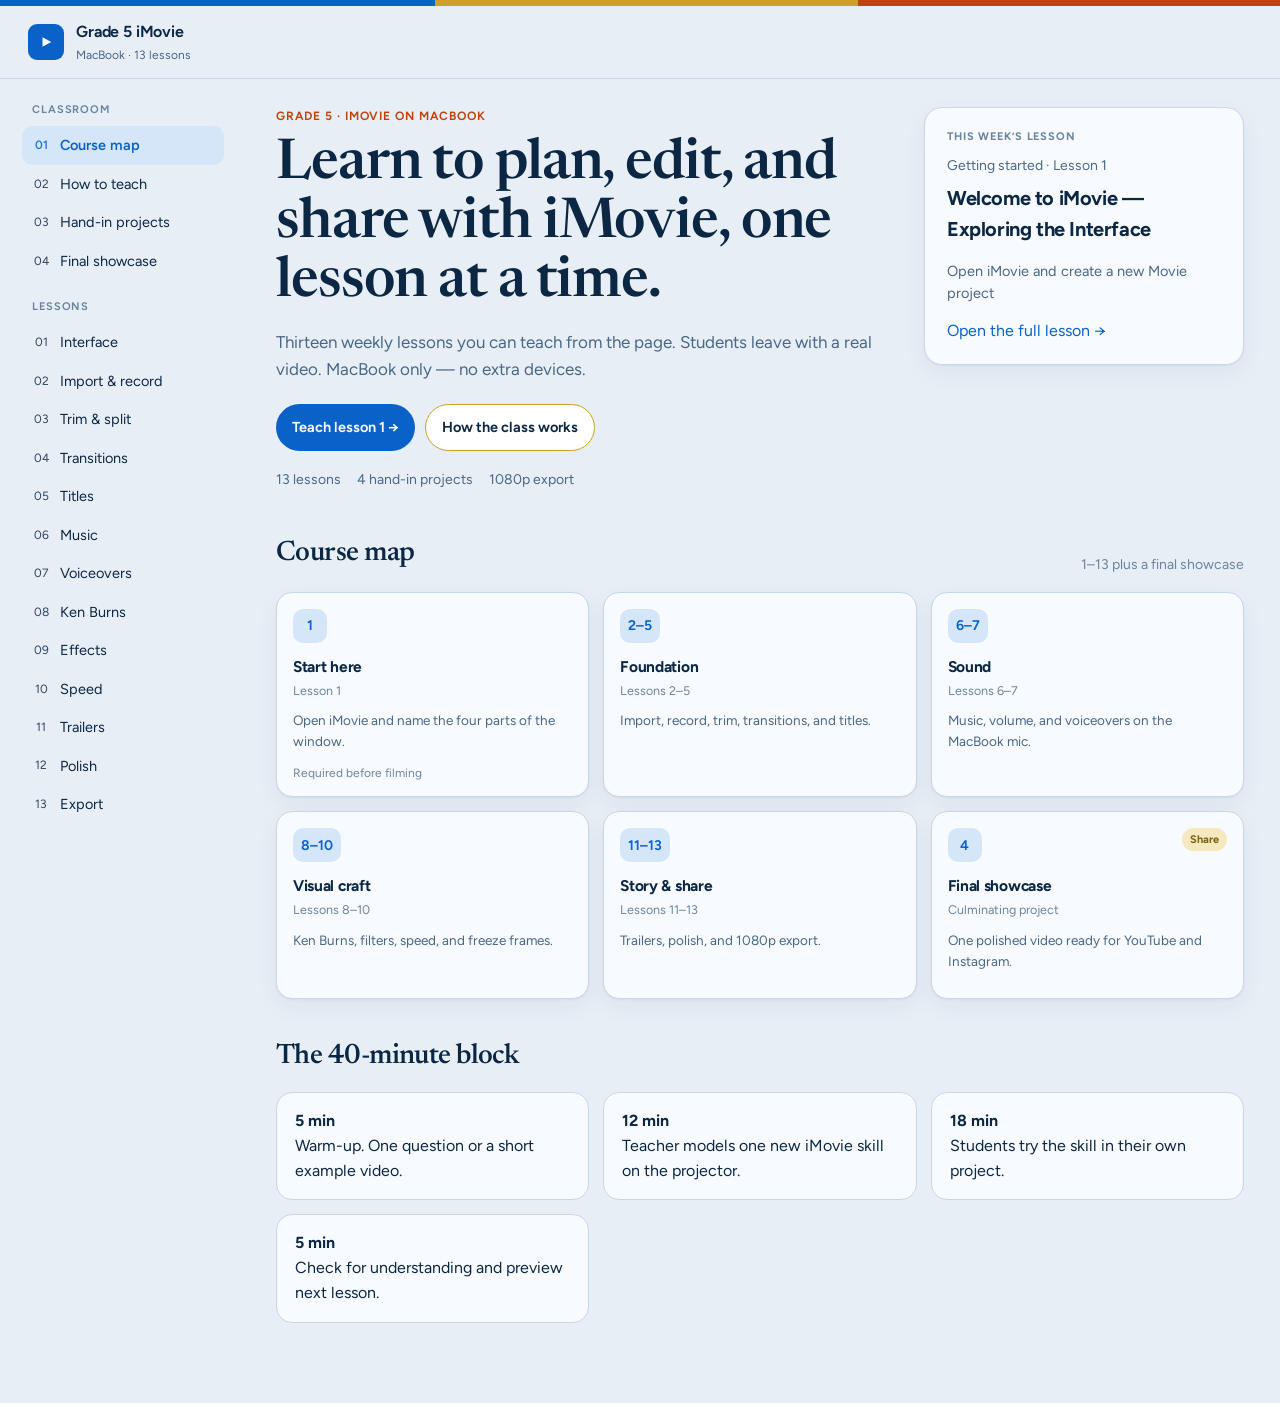
==== commit 4f7ea965: "Replace substitute-teacher headlines with weekly-lesson wording" ====
--- a/index.html
+++ b/index.html
@@ -15,7 +15,7 @@
       <div>
         <p class="kicker">Grade 5 · iMovie on MacBook</p>
         <h1>Learn to plan, edit, and share with iMovie, one lesson at a time.</h1>
-        <p class="lead">Thirteen lessons a substitute can teach from the page. Students leave with a real video. MacBook only — no extra devices.</p>
+        <p class="lead">Thirteen weekly lessons you can teach from the page. Students leave with a real video. MacBook only — no extra devices.</p>
         <div class="actions">
           <a class="btn btn-primary" href="lesson.html?n=1">Teach lesson 1 →</a>
           <a class="btn btn-ghost" href="how-to.html">How the class works</a>
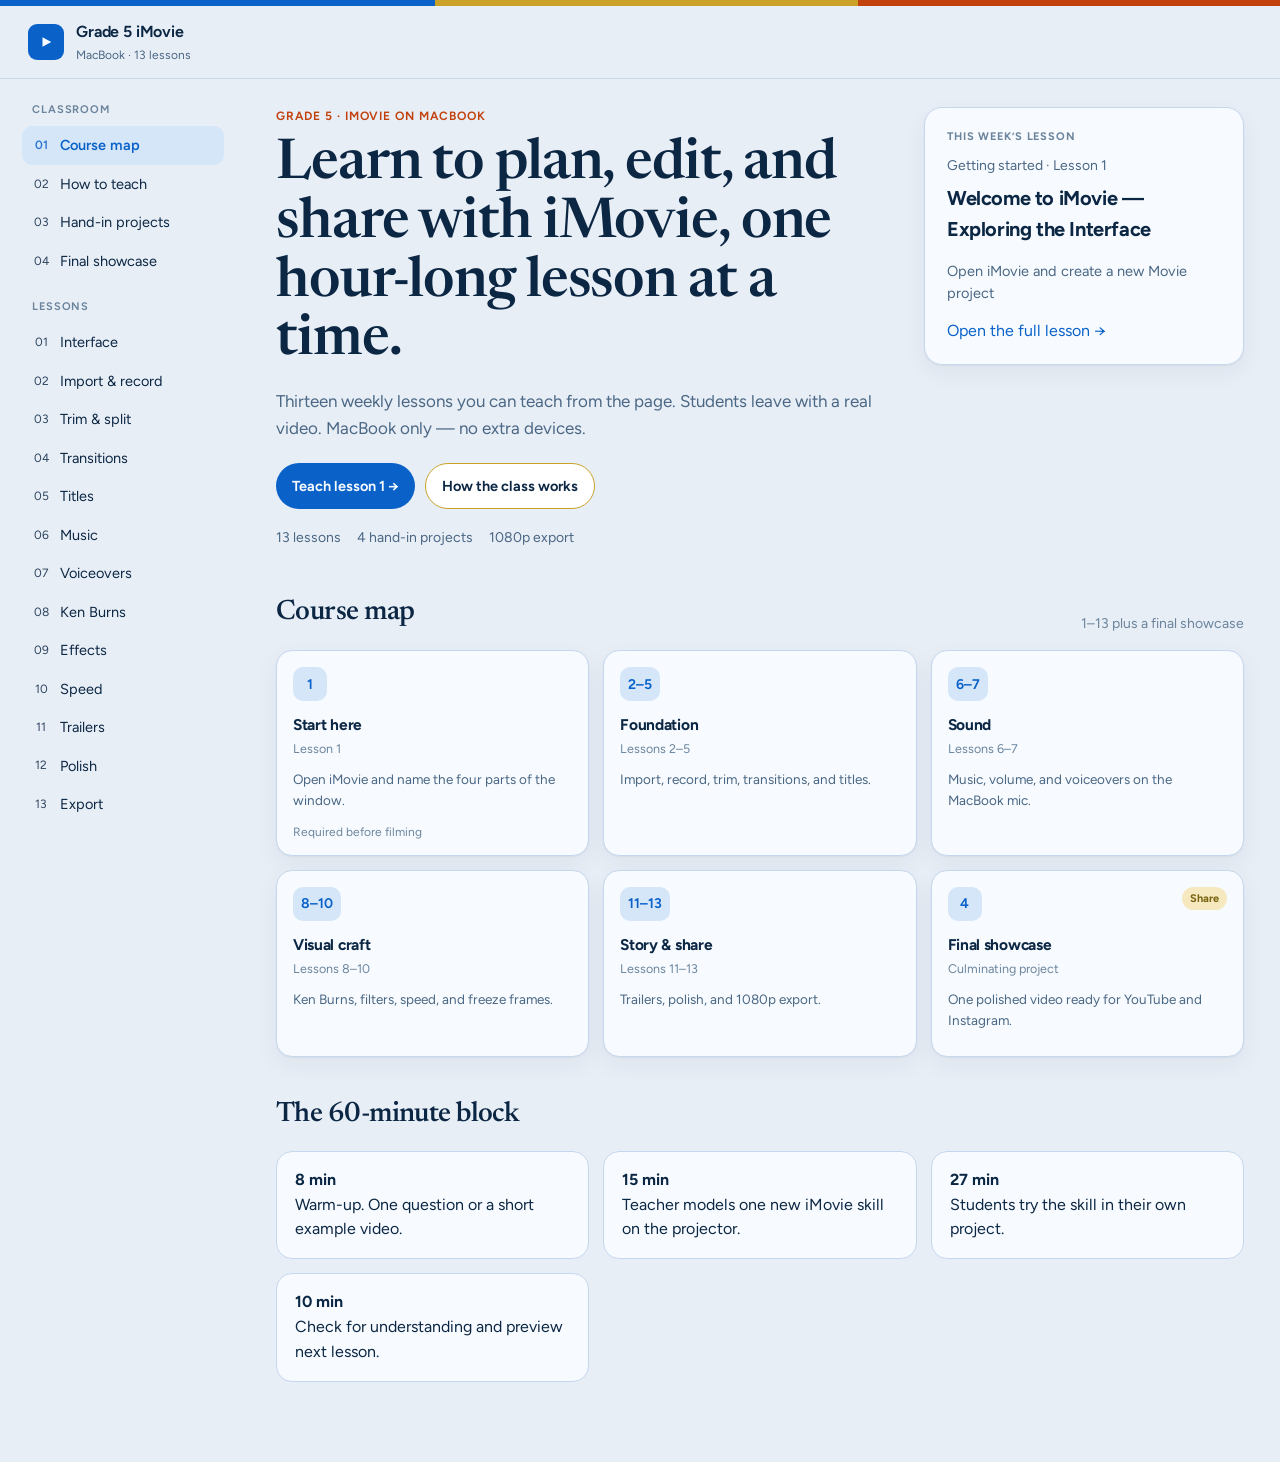
==== commit dc3c431e: "Describe iMovie lessons as hour-long (60-minute block)" ====
--- a/index.html
+++ b/index.html
@@ -14,7 +14,7 @@
     <div class="hero-grid">
       <div>
         <p class="kicker">Grade 5 · iMovie on MacBook</p>
-        <h1>Learn to plan, edit, and share with iMovie, one lesson at a time.</h1>
+        <h1>Learn to plan, edit, and share with iMovie, one hour-long lesson at a time.</h1>
         <p class="lead">Thirteen weekly lessons you can teach from the page. Students leave with a real video. MacBook only — no extra devices.</p>
         <div class="actions">
           <a class="btn btn-primary" href="lesson.html?n=1">Teach lesson 1 →</a>
@@ -76,12 +76,12 @@
         
       </a>
     </div>
-    <h2>The 40-minute block</h2>
+    <h2>The 60-minute block</h2>
     <div class="cards">
-      <div class="note" style="margin:0;"><strong>5 min</strong><br>Warm-up. One question or a short example video.</div>
-<div class="note" style="margin:0;"><strong>12 min</strong><br>Teacher models one new iMovie skill on the projector.</div>
-<div class="note" style="margin:0;"><strong>18 min</strong><br>Students try the skill in their own project.</div>
-<div class="note" style="margin:0;"><strong>5 min</strong><br>Check for understanding and preview next lesson.</div>
+      <div class="note" style="margin:0;"><strong>8 min</strong><br>Warm-up. One question or a short example video.</div>
+<div class="note" style="margin:0;"><strong>15 min</strong><br>Teacher models one new iMovie skill on the projector.</div>
+<div class="note" style="margin:0;"><strong>27 min</strong><br>Students try the skill in their own project.</div>
+<div class="note" style="margin:0;"><strong>10 min</strong><br>Check for understanding and preview next lesson.</div>
     </div>
   </div>
   <script src="data.js"></script>
